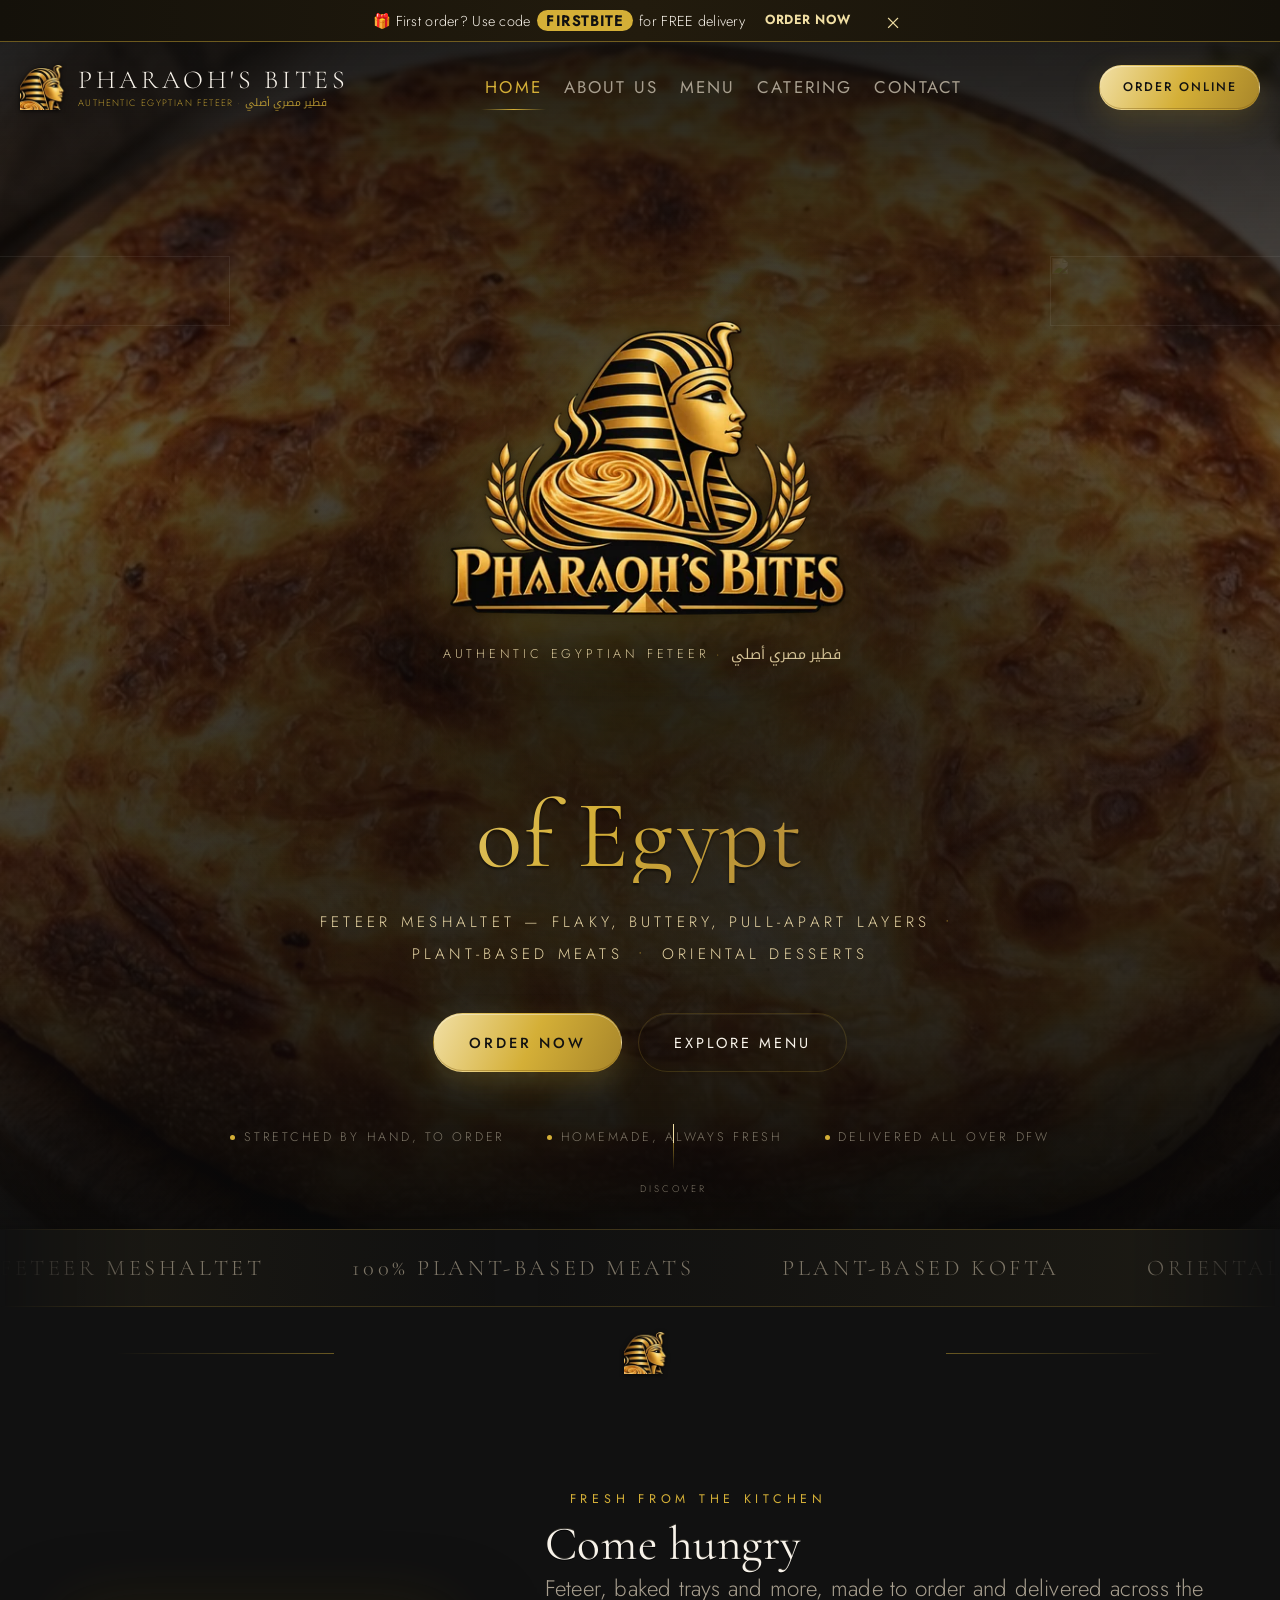
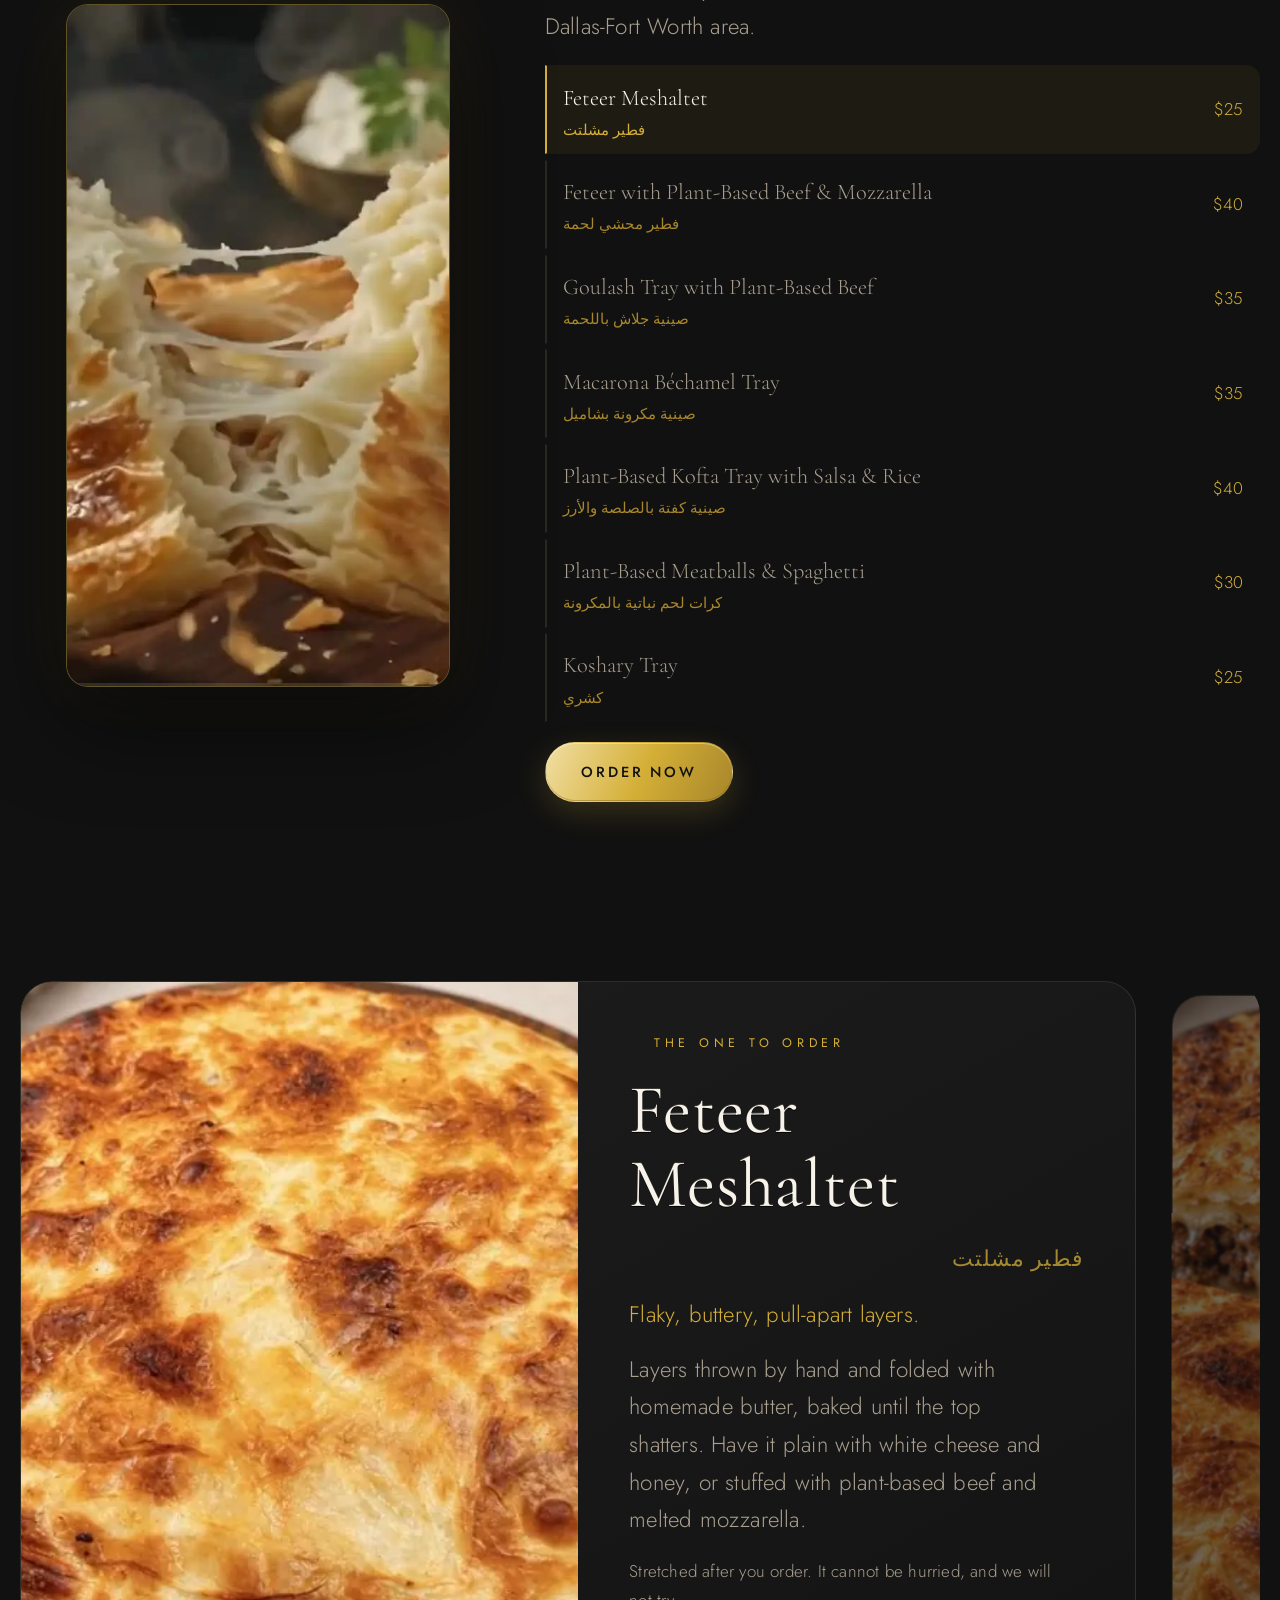
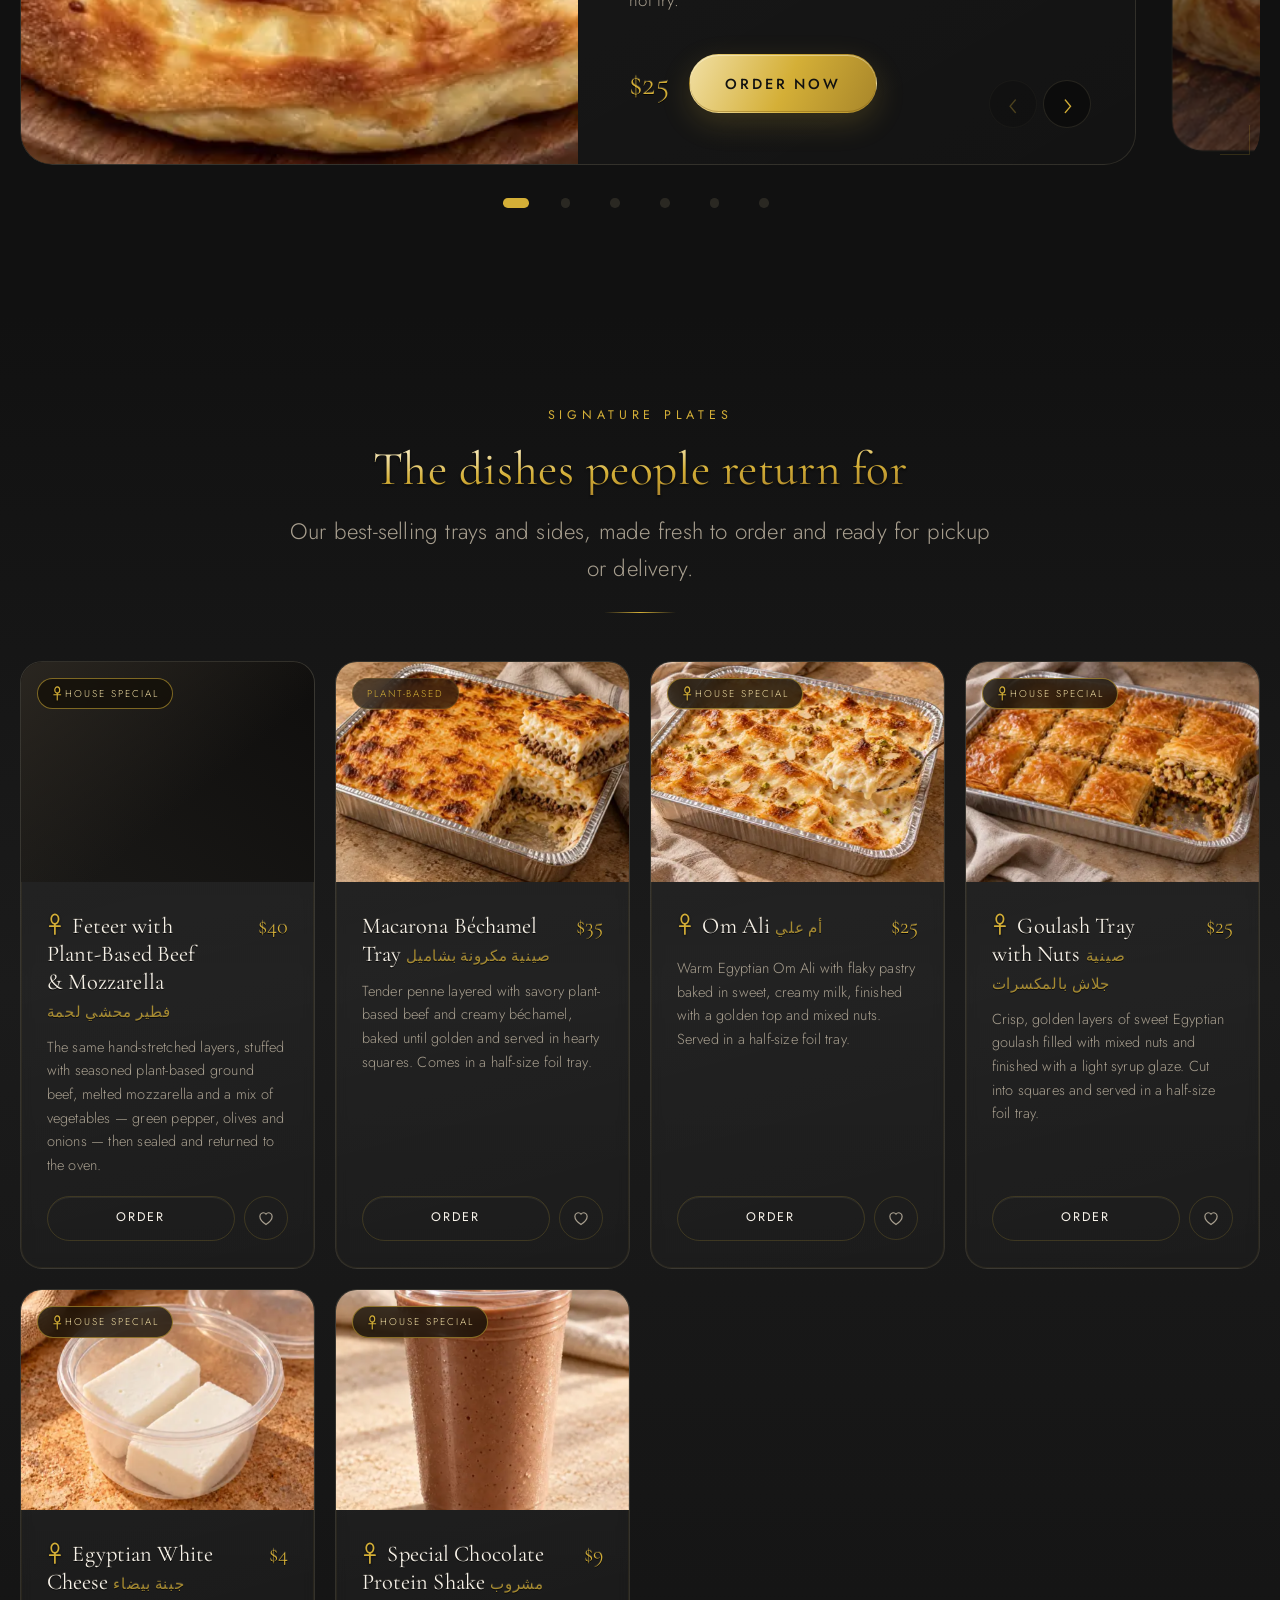
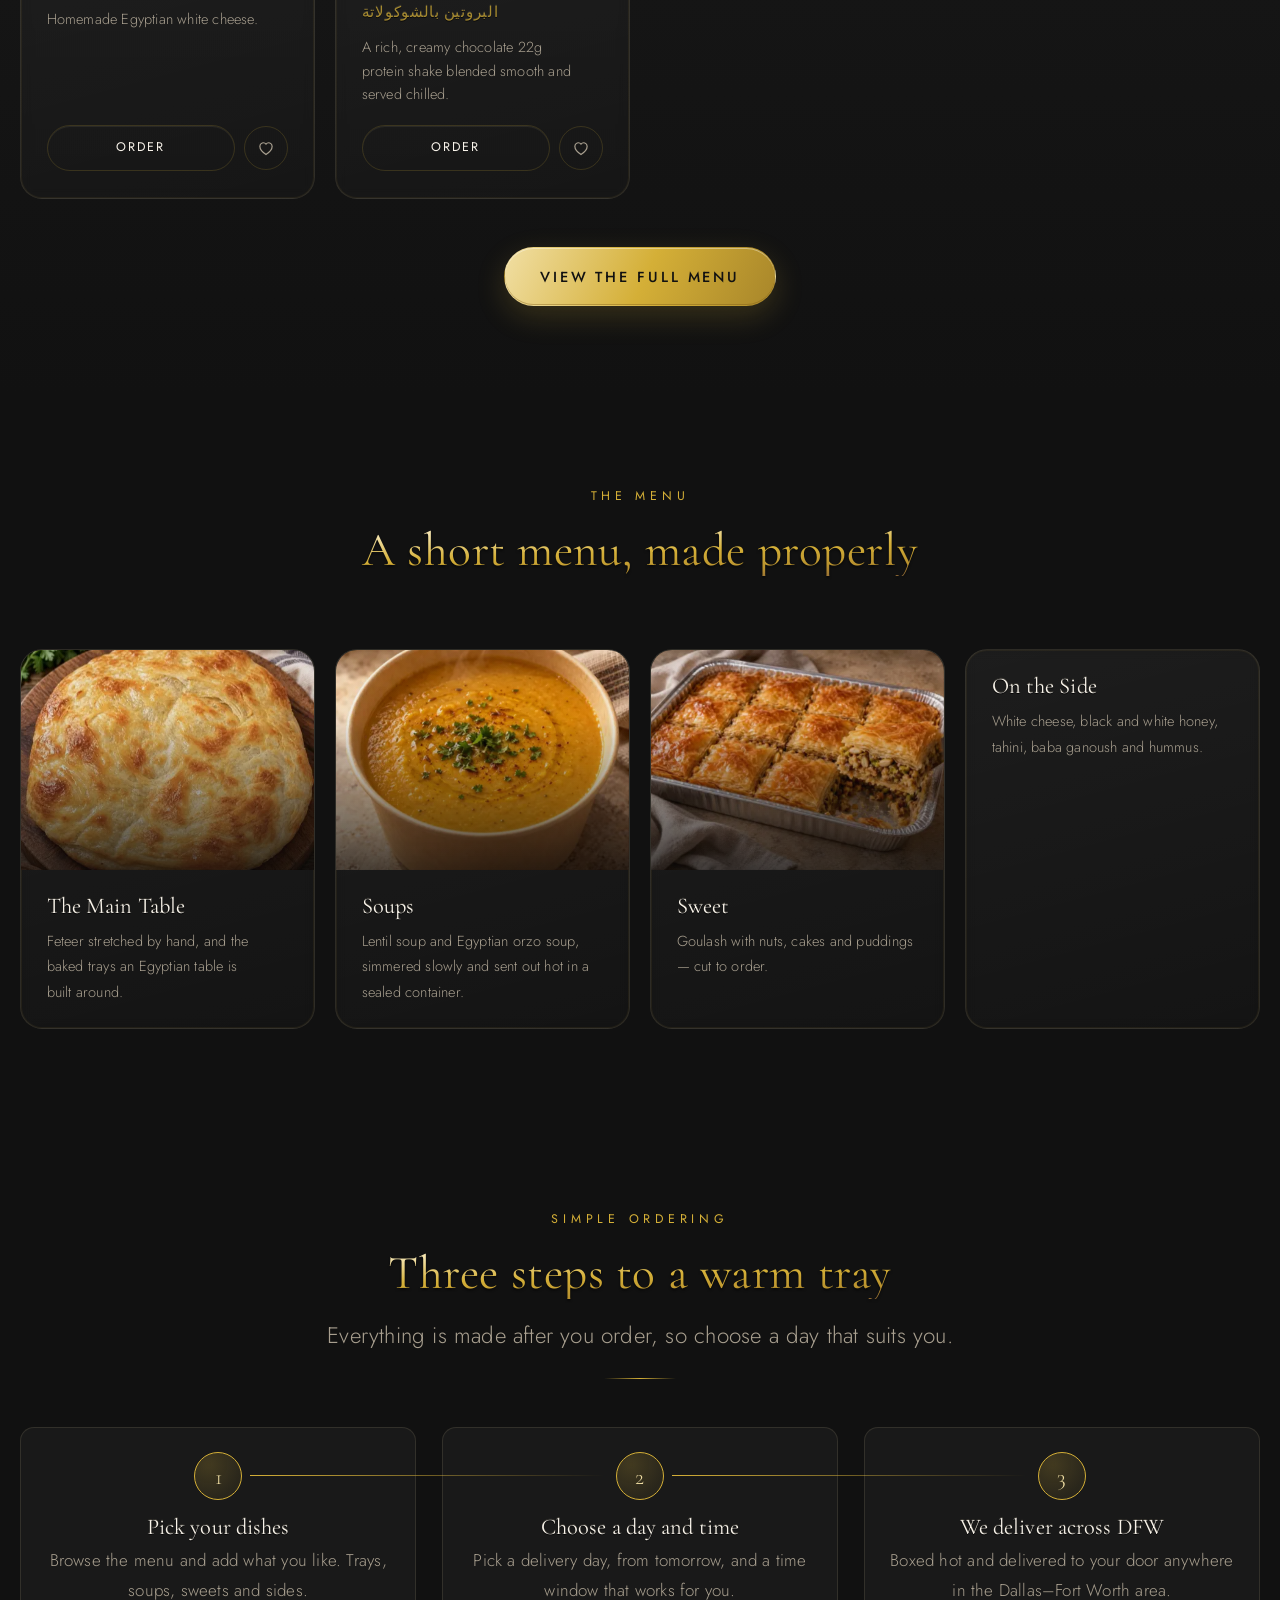
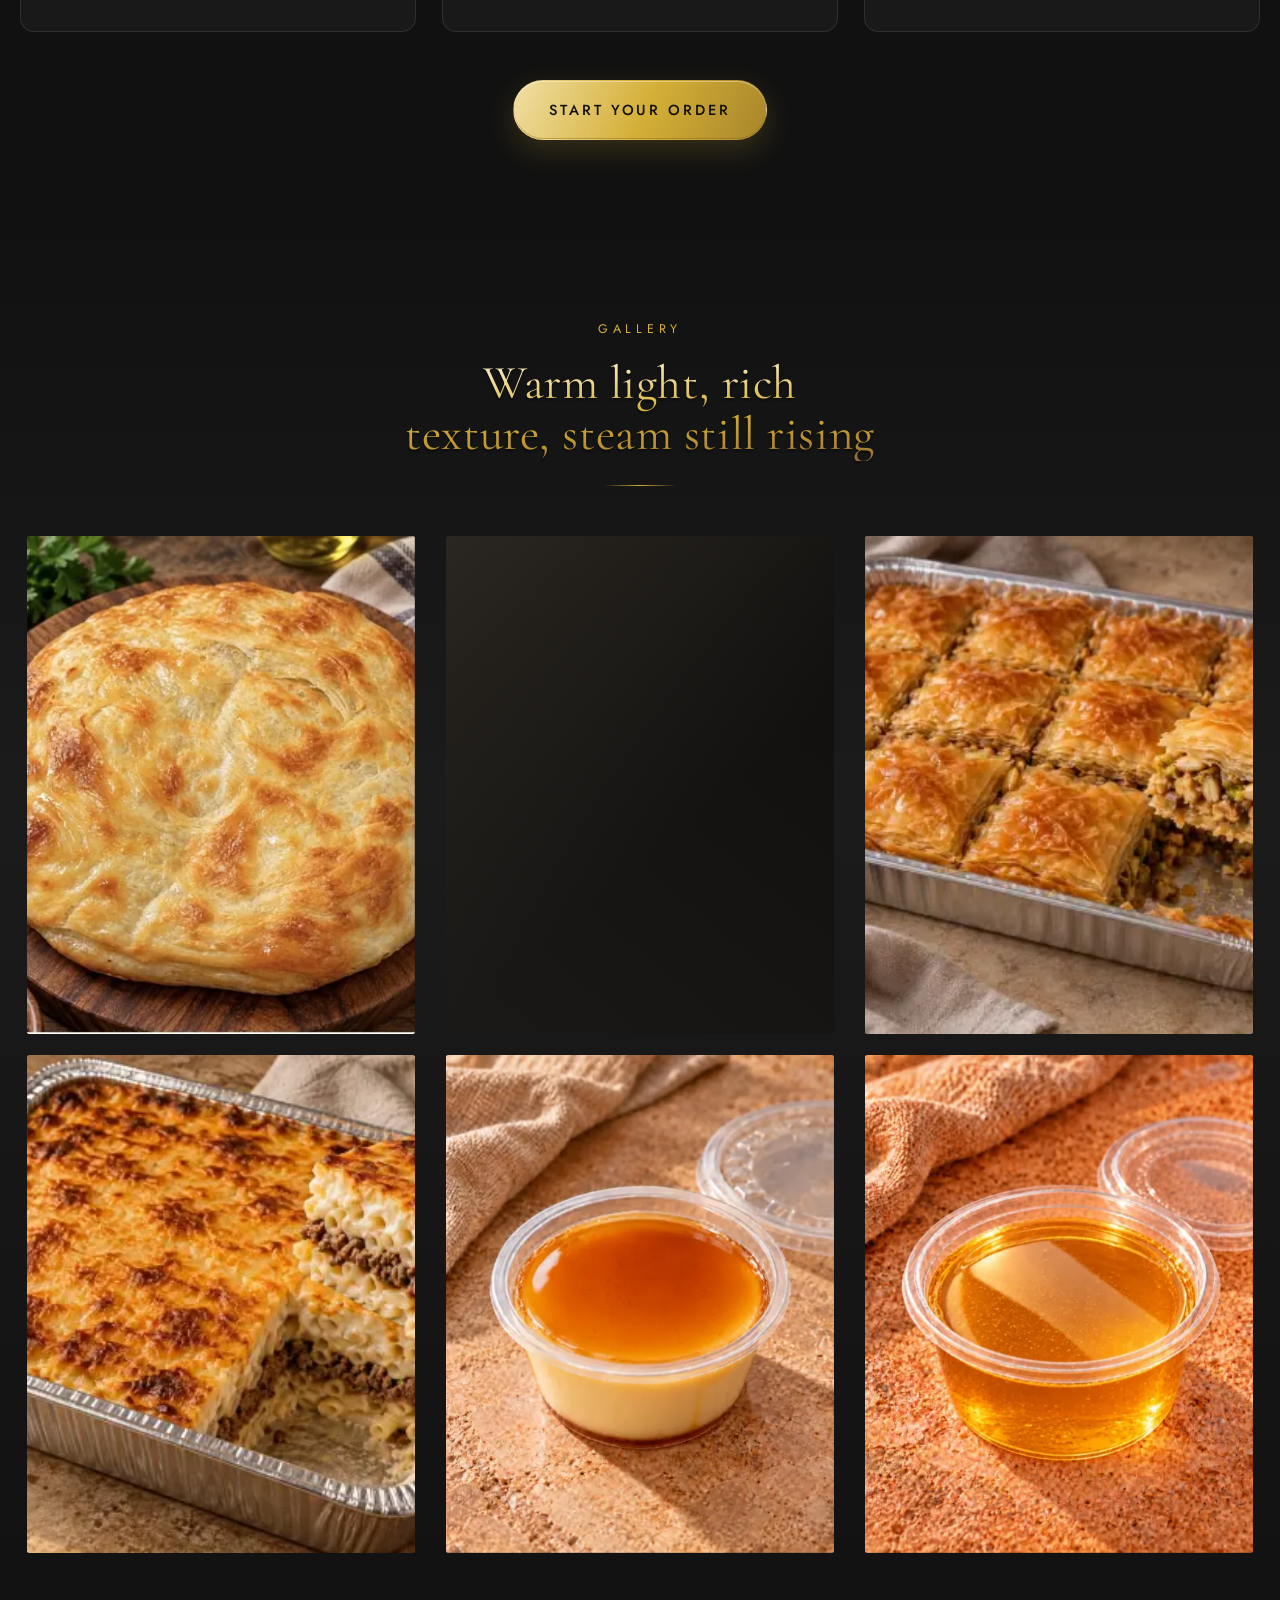
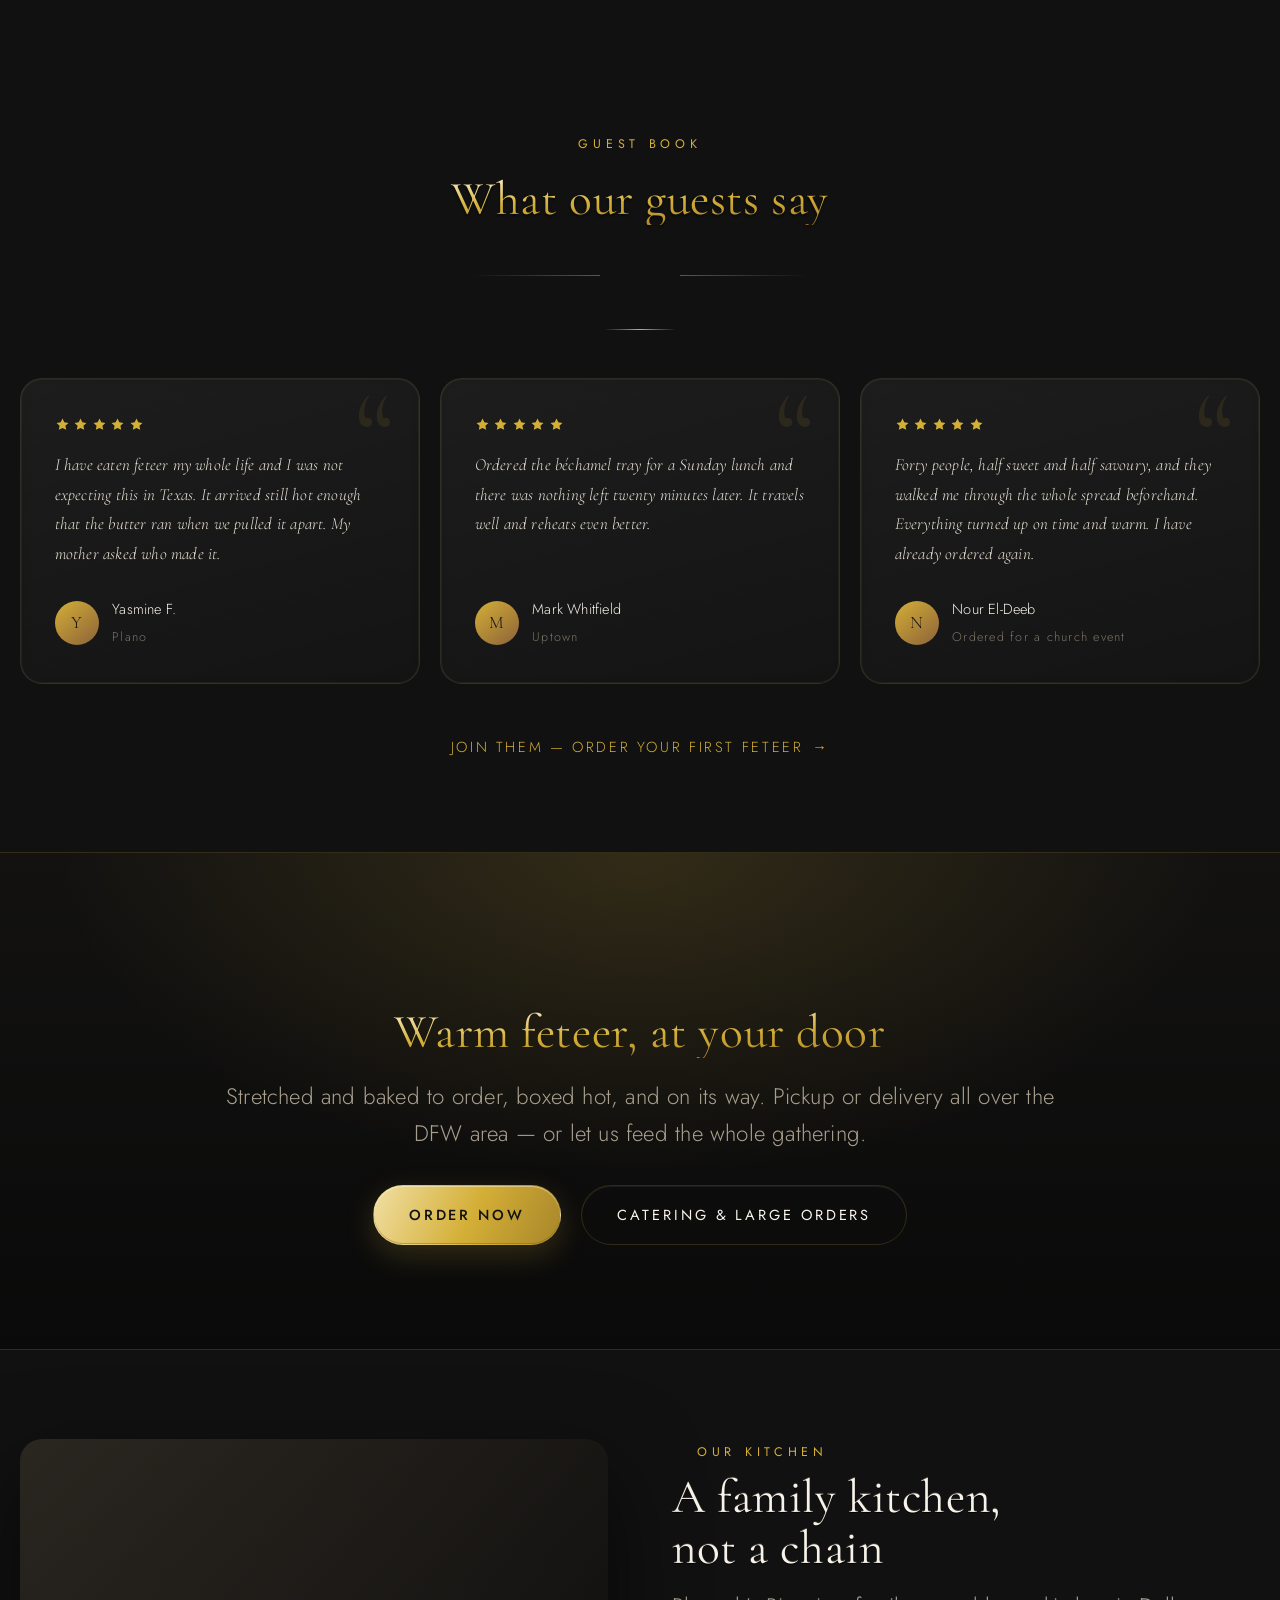
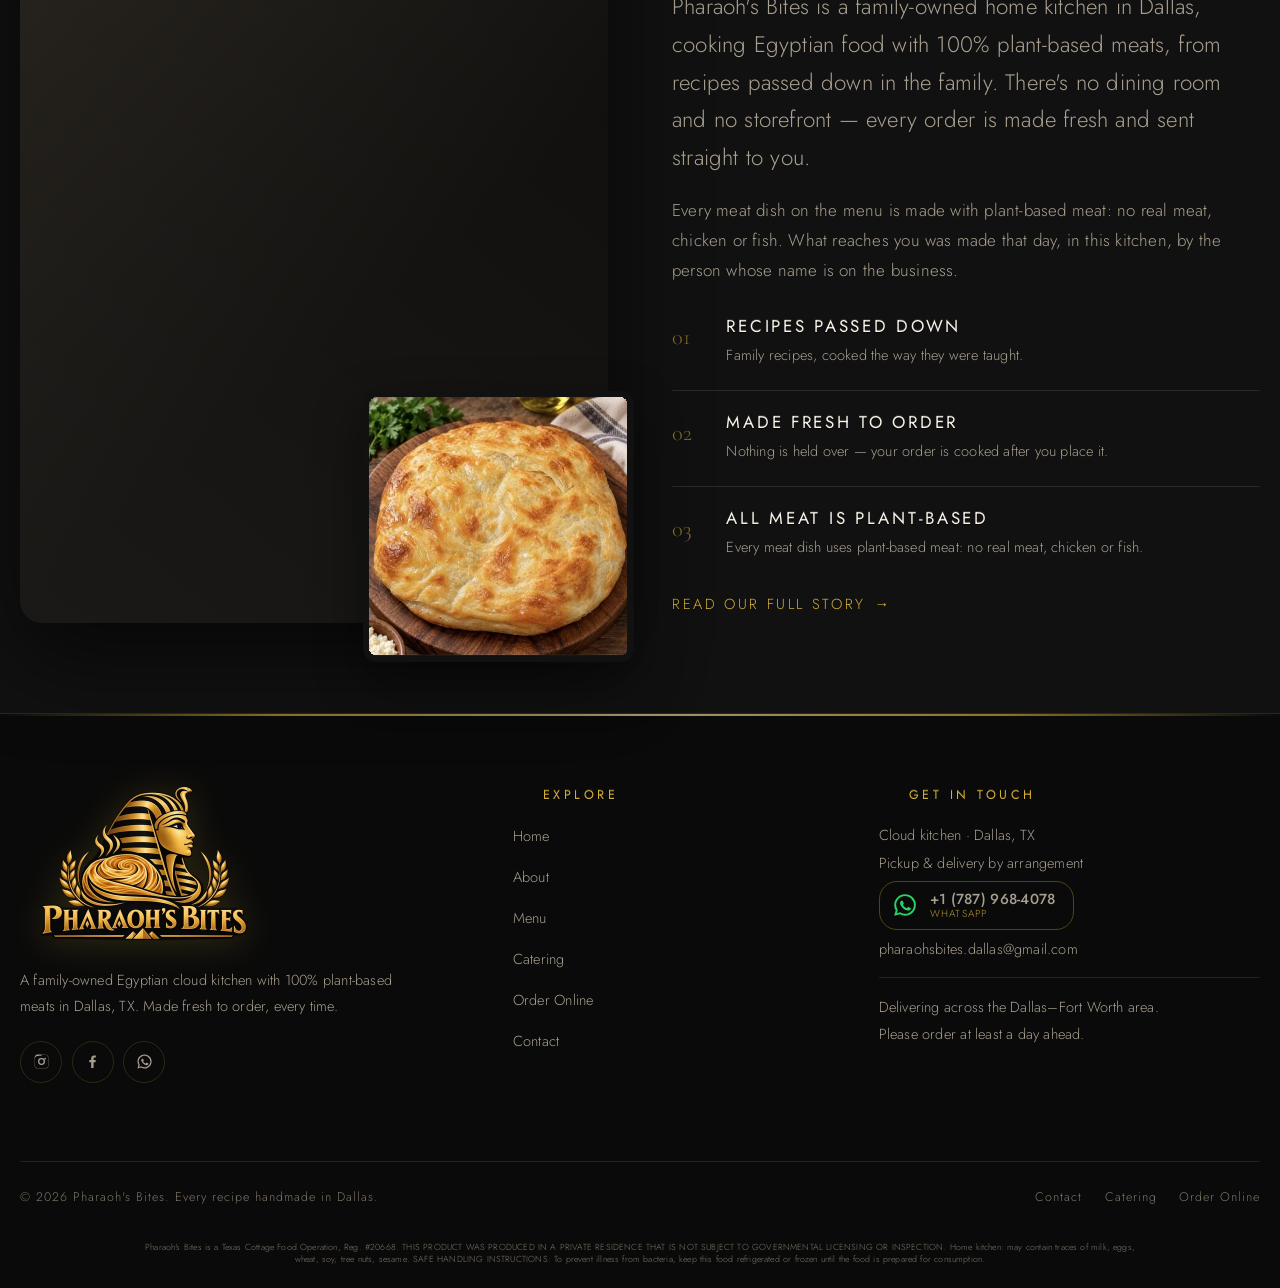
==== index.html @ 2a7b179e "Source question: tap chips, no names, Friend or family asks for a name, drop Google search Co-Author" ====
<!DOCTYPE html>
<html lang="en">
<head>
<meta charset="utf-8">
<meta name="viewport" content="width=device-width, initial-scale=1">
<title>Pharaoh's Bites | Egyptian Cloud Kitchen in Dallas, TX</title>
<meta name="description" content="Pharaoh's Bites is a family-owned Egyptian cloud kitchen with 100% plant-based meats in Dallas, TX — hand-stretched feteer meshaltet, savory trays and oriental desserts, made fresh to order for pickup or delivery.">
<meta name="keywords" content="Egyptian food Dallas, plant-based meat Egyptian food, feteer meshaltet, oriental desserts, cloud kitchen Dallas, Texas">
<meta name="author" content="Pharaoh's Bites">
<meta name="robots" content="index, follow, max-image-preview:large">
<meta name="theme-color" content="#111111">
<link rel="canonical" href="https://pharaohsbites.com/">

<meta property="og:type" content="restaurant.restaurant">
<meta property="og:site_name" content="Pharaoh's Bites">
<meta property="og:locale" content="en_US">
<meta property="og:title" content="Pharaoh's Bites | Egyptian Cloud Kitchen in Dallas">
<meta property="og:description" content="Taste the heart of Egypt. Feteer meshaltet, savory trays with plant-based meats and oriental desserts, made fresh to order in Dallas, TX.">
<meta property="og:url" content="https://pharaohsbites.com/">
<meta property="og:image" content="https://pharaohsbites.com/assets/img/og-cover.jpg">
<meta property="og:image:alt" content="Feteer meshaltet from Pharaoh's Bites">
<meta name="twitter:card" content="summary_large_image">
<meta name="twitter:title" content="Pharaoh's Bites | Egyptian Cloud Kitchen in Dallas">
<meta name="twitter:description" content="Feteer meshaltet, savory trays with plant-based meats and oriental desserts. Pickup and delivery all over the DFW area.">
<meta name="twitter:image" content="https://pharaohsbites.com/assets/img/og-cover.jpg">

<link rel="icon" href="assets/img/brand/favicon-64.png" type="image/png" sizes="64x64">
<link rel="icon" href="assets/img/brand/icon-192.png" type="image/png" sizes="192x192">
<link rel="apple-touch-icon" href="assets/img/brand/apple-touch-icon.png">
<link rel="manifest" href="site.webmanifest">

<script>/* reserve the promo bar space before first paint (main.js builds the bar; closing it hides it for 7 days) */try{var _t=Number(localStorage.getItem("pb_promo_closed"));if(!(_t&&Date.now()-_t<6048e5))document.documentElement.classList.add("has-promo")}catch(e){document.documentElement.classList.add("has-promo")}try{if(window.matchMedia("(prefers-reduced-motion: no-preference)").matches){var _h=document.documentElement;_h.classList.add("motion");setTimeout(function(){if(!_h.classList.contains("motion-ready"))_h.classList.remove("motion")},6000)}}catch(e){}</script>
<link rel="preload" href="assets/fonts/cormorant-garamond-normal-latin.woff2" as="font" type="font/woff2" crossorigin>
<link rel="preload" href="assets/fonts/jost-normal-latin.woff2" as="font" type="font/woff2" crossorigin>
<link rel="preload" as="image" imagesrcset="assets/img/brand/w/logo-header-320.webp 320w, assets/img/brand/w/logo-header-480.webp 480w, assets/img/brand/w/logo-header-640.webp 640w" imagesizes="(min-width: 700px) 400px, 230px" fetchpriority="high">
<link rel="stylesheet" href="assets/css/main.css?v=66">
<link rel="stylesheet" href="assets/css/pages.css?v=169">
<link rel="stylesheet" href="assets/css/pharaonic.css?v=62">

<script type="application/ld+json">
{
  "@context": "https://schema.org",
  "@type": "Restaurant",
  "@id": "https://pharaohsbites.com/#restaurant",
  "name": "Pharaoh's Bites",
  "alternateName": "Pharaoh's Bites — Authentic Egyptian Feteer",
  "description": "Family-owned Egyptian cloud kitchen with 100% plant-based meats, serving feteer meshaltet, savory trays and oriental desserts, made fresh to order for pickup and delivery.",
  "url": "https://pharaohsbites.com/",
  "logo": "https://pharaohsbites.com/assets/img/brand/logo.svg",
  "image": "https://pharaohsbites.com/assets/img/og-cover.jpg",
  "telephone": "+1-787-968-4078",
  "email": "pharaohsbites.dallas@gmail.com",
  "priceRange": "$$",
  "servesCuisine": ["Egyptian", "Middle Eastern", "Vegetarian"],
  "foundingDate": "2026",
  "address": {
    "@type": "PostalAddress",
    "addressLocality": "Dallas", "addressRegion": "TX",
    "addressCountry": "US"
  },
  "geo": { "@type": "GeoCoordinates", "latitude": 32.7767, "longitude": -96.7970 },
  "hasMenu": "https://pharaohsbites.com/order.html",
  "openingHoursSpecification": [
    { "@type": "OpeningHoursSpecification", "dayOfWeek": ["Monday","Tuesday","Wednesday","Thursday","Friday","Saturday","Sunday"], "opens": "00:00", "closes": "23:59" }
  ],
  "sameAs": [
    "https://www.instagram.com/pharaohs.bites/",
    "https://www.facebook.com/pharaohsbites"
  ]
}
</script>
<script type="application/ld+json">
{
  "@context": "https://schema.org",
  "@type": "WebSite",
  "name": "Pharaoh's Bites",
  "url": "https://pharaohsbites.com/",
  "potentialAction": {
    "@type": "SearchAction",
    "target": "https://pharaohsbites.com/order.html?q={search_term_string}",
    "query-input": "required name=search_term_string"
  }
}
</script>
</head>
<body>
<a class="skip-link" href="#main">Skip to content</a>
<div class="scroll-progress" aria-hidden="true"></div>

<header class="site-header">
  <div class="site-header__inner">
    <a class="brand" href="index.html" aria-label="Pharaoh's Bites — home">
      <img class="brand__mark" src="assets/img/brand/w/mark-96.webp" srcset="assets/img/brand/w/mark-96.webp 96w, assets/img/brand/w/mark-192.webp 192w" sizes="46px" alt="" width="46" height="44">
      <span class="brand__type">
        <span class="brand__name">PHARAOH'S BITES</span>
        <span class="brand__sub">Authentic Egyptian Feteer <i aria-hidden="true">·</i> <bdi lang="ar" class="ar">فطير مصري أصلي</bdi></span>
      </span>
    </a>

    <nav class="nav" id="primary-nav" aria-label="Primary">
      <a class="nav__link" href="index.html" aria-current="page">Home</a>
      <a class="nav__link" href="about.html">About Us</a>
      <a class="nav__link" href="order.html">Menu</a>
      <a class="nav__link" href="catering.html">Catering</a>
      <a class="nav__link" href="contact.html">Contact</a>
      <a class="btn btn--gold btn--sm" href="order.html">Order Online</a>
    </nav>

    <div class="header-actions">
      <a class="btn btn--gold btn--sm" href="order.html">Order Online</a>
      <button class="nav-toggle" type="button" aria-expanded="false" aria-controls="primary-nav" aria-label="Open menu">
        <span></span><span></span><span></span>
      </button>
    </div>
  </div>
</header>

<main id="main">

  <!-- ============ HERO ============ -->
  <section class="hero" aria-label="Welcome to Pharaoh's Bites">
    <div class="hero__bg" data-parallax="0.14">
      <img src="assets/img/menu-real/feteer-meshaltet-wide.jpg"
           srcset="assets/img/menu-real/w/feteer-meshaltet-wide-480.webp 480w, assets/img/menu-real/w/feteer-meshaltet-wide-800.webp 800w, assets/img/menu-real/feteer-meshaltet-wide.jpg 1052w" sizes="(min-width: 900px) 100vw, 60vw"
           alt="A whole feteer meshaltet, golden and flaky, fresh from the kitchen"
           width="1052" height="787" decoding="async">
    </div>
    <div class="hero__scrim"></div>
    <img class="hero__ornament hero__ornament--l floating" src="assets/img/brand/mark.svg" alt="" aria-hidden="true">
    <img class="hero__ornament hero__ornament--r floating floating--slow floating--delay" src="assets/img/brand/mark.svg" alt="" aria-hidden="true">

    <div class="shell">
      <div class="hero__inner">
        <span class="winged-disk" aria-hidden="true"></span>
        <div class="hero__wordmark">
          <img class="hero__emblem" src="assets/img/brand/w/logo-header-480.webp" srcset="assets/img/brand/w/logo-header-320.webp 320w, assets/img/brand/w/logo-header-480.webp 480w, assets/img/brand/w/logo-header-640.webp 640w" sizes="(min-width: 700px) 400px, 230px" alt="Pharaoh&#8217;s Bites" width="640" height="437" fetchpriority="high" decoding="async">
          <span class="hero__wordmark__sub">Authentic Egyptian Feteer <i aria-hidden="true">&middot;</i> <bdi lang="ar" class="ar">فطير مصري أصلي</bdi></span>
        </div>
        <h1>
          <span class="line"><span style="--d:.15s">Taste the Heart</span></span>
          <span class="line"><span style="--d:.32s" class="gold-text">of Egypt</span></span>
        </h1>
        <p class="hero__sub">
          Feteer Meshaltet — Flaky, Buttery, Pull-Apart Layers <span class="sep">•</span> Plant-Based Meats <span class="sep">•</span> Oriental Desserts
        </p>
        <div class="hero__cta">
          <a class="btn btn--gold" href="order.html">Order Now</a>
          <a class="btn" href="order.html">Explore Menu</a>
        </div>
        <p class="hero__meta">
          <span>Stretched by hand, to order</span>
          <span>Homemade, always fresh</span>
          <span>Delivered all over DFW</span>
        </p>
      </div>
    </div>

    <a class="hero__scroll" href="#featured" aria-label="Scroll to content">
      <i aria-hidden="true"></i>
      <span>Discover</span>
    </a>
  </section>

  <!-- ============ TRUST MARQUEE ============ -->
  <div class="marquee" aria-hidden="true">
    <div class="marquee__track">
      <span class="marquee__item">Feteer Meshaltet</span>
      <span class="marquee__item">100% Plant-Based Meats</span>
      <span class="marquee__item">Plant-Based Kofta</span>
      <span class="marquee__item">Oriental Desserts</span>
      <span class="marquee__item">Handmade to Order</span>
      <span class="marquee__item">Feteer Meshaltet</span>
      <span class="marquee__item">100% Plant-Based Meats</span>
      <span class="marquee__item">Plant-Based Kofta</span>
      <span class="marquee__item">Oriental Desserts</span>
      <span class="marquee__item">Handmade to Order</span>
    </div>
  </div>
  <div class="glyph-strip" aria-hidden="true">
    <span class="g-ankh"></span><span class="g-eye"></span><span class="g-scarab"></span><span class="g-pharaoh"></span><span class="g-lotus"></span><span class="g-feather"></span><span class="g-djed"></span>
  </div>

  <!-- ============ SHOWCASE REEL (behaviour in assets/js/motion.js initReel, styles at the end of pages.css) ============ -->
  <section class="section reel" id="showcase" aria-labelledby="reel-title" data-reel>
    <div class="shell">
      <div class="reel__grid">
        <div class="reel__media" data-reveal>
          <video class="reel__video" muted loop playsinline preload="none" data-src="assets/video/showcase.mp4" poster="assets/video/showcase-poster.webp" aria-label="Our dishes, fresh from the kitchen"></video>
          <span class="reel__bar" aria-hidden="true"><i data-reel-bar></i></span>
        </div>
        <div class="reel__body" data-reveal>
          <p class="eyebrow">Fresh From the Kitchen</p>
          <h2 id="reel-title">Come hungry</h2>
          <p class="lead">Feteer, baked trays and more, made to order and delivered across the Dallas-Fort Worth area.</p>
          <ul class="reel__list" data-reel-list>
            <li><button type="button" class="reel__item is-active" data-reel-item="0"><span class="reel__name">Feteer Meshaltet</span><span class="reel__ar" lang="ar" dir="rtl">فطير مشلتت</span><span class="reel__price">$25</span></button></li>
            <li><button type="button" class="reel__item" data-reel-item="1"><span class="reel__name">Feteer with Plant-Based Beef &amp; Mozzarella</span><span class="reel__ar" lang="ar" dir="rtl">فطير محشي لحمة</span><span class="reel__price">$40</span></button></li>
            <li><button type="button" class="reel__item" data-reel-item="2"><span class="reel__name">Goulash Tray with Plant-Based Beef</span><span class="reel__ar" lang="ar" dir="rtl">صينية جلاش باللحمة</span><span class="reel__price">$35</span></button></li>
            <li><button type="button" class="reel__item" data-reel-item="3"><span class="reel__name">Macarona Béchamel Tray</span><span class="reel__ar" lang="ar" dir="rtl">صينية مكرونة بشاميل</span><span class="reel__price">$35</span></button></li>
            <li><button type="button" class="reel__item" data-reel-item="4"><span class="reel__name">Plant-Based Kofta Tray with Salsa &amp; Rice</span><span class="reel__ar" lang="ar" dir="rtl">صينية كفتة بالصلصة والأرز</span><span class="reel__price">$40</span></button></li>
            <li><button type="button" class="reel__item" data-reel-item="5"><span class="reel__name">Plant-Based Meatballs &amp; Spaghetti</span><span class="reel__ar" lang="ar" dir="rtl">كرات لحم نباتية بالمكرونة</span><span class="reel__price">$30</span></button></li>
            <li><button type="button" class="reel__item" data-reel-item="6"><span class="reel__name">Koshary Tray</span><span class="reel__ar" lang="ar" dir="rtl">كشري</span><span class="reel__price">$25</span></button></li>
          </ul>
          <div class="flex gap-3 wrap items-center mt-3">
            <a class="btn btn--gold" href="order.html">Order Now</a>
          </div>
        </div>
      </div>
    </div>
  </section>

  <!-- ============ SIGNATURE SPOTLIGHT (swipe carousel; behaviour in assets/js/motion.js initSpotlight) ============ -->
  <section class="section" aria-label="Dishes to order">
    <div class="shell">
      <div class="spot-carousel corner-frame" data-spot data-reveal role="region" aria-roledescription="carousel" aria-label="Dishes to order">
        <div class="spot-track" data-spot-track tabindex="0">
        <article class="spotlight" id="spot-1" role="group" aria-roledescription="slide" aria-label="1 of 6">
          <div class="media zoom">
            <img data-src="assets/img/menu-real/w/feteer-meshaltet-wide-800.webp" data-srcset="assets/img/menu-real/w/feteer-meshaltet-wide-480.webp 480w, assets/img/menu-real/w/feteer-meshaltet-wide-800.webp 800w" sizes="(min-width: 981px) 50vw, 92vw" alt="A whole feteer meshaltet, golden and flaky, fresh from the kitchen" loading="lazy" decoding="async" width="800" height="598">
          </div>
          <div class="spotlight__body">
            <p class="eyebrow">The One to Order</p>
            <h2 style="font-size:var(--step-4)">Feteer Meshaltet</h2>
            <p class="dish__ar" lang="ar" dir="rtl" style="font-size:var(--step-1)">فطير مشلتت</p>
            <p class="lead" style="color:var(--gold)">Flaky, buttery, pull-apart layers.</p>
            <p class="lead">Layers thrown by hand and folded with homemade butter, baked until the top shatters. Have it plain with white cheese and honey, or stuffed with plant-based beef and melted mozzarella.</p>
            <p class="muted">Stretched after you order. It cannot be hurried, and we will not try.</p>
            <div class="flex gap-3 wrap items-center mt-3">
              <span class="dish__price" style="font-size:var(--step-2)">$25</span>
              <a class="btn btn--gold" href="order.html">Order Now</a>
            </div>
          </div>
        </article>
        <article class="spotlight" id="spot-2" role="group" aria-roledescription="slide" aria-label="2 of 6">
          <div class="media zoom">
            <img data-src="assets/img/menu-real/w/feteer-beef-mozzarella-800.webp" data-srcset="assets/img/menu-real/w/feteer-beef-mozzarella-480.webp 480w, assets/img/menu-real/w/feteer-beef-mozzarella-800.webp 800w" sizes="(min-width: 981px) 50vw, 92vw" alt="A feteer cut open, showing plant-based beef and stretching mozzarella" loading="lazy" decoding="async" width="800" height="600">
          </div>
          <div class="spotlight__body">
            <p class="eyebrow">House Special · Plant-Based</p>
            <h2 style="font-size:var(--step-3)">Feteer with Plant-Based Beef &amp; Mozzarella</h2>
            <p class="dish__ar" lang="ar" dir="rtl" style="font-size:var(--step-1)">فطير محشي لحمة</p>
            <p class="lead" style="color:var(--gold)">The same hand-stretched layers, stuffed.</p>
            <p class="lead">Seasoned plant-based ground beef, melted mozzarella, green pepper, olives and onions, sealed in the dough and returned to the oven.</p>
            <div class="flex gap-3 wrap items-center mt-3">
              <span class="dish__price" style="font-size:var(--step-2)">$40</span>
              <a class="btn btn--gold" href="order.html">Order Now</a>
            </div>
          </div>
        </article>
        <article class="spotlight" id="spot-3" role="group" aria-roledescription="slide" aria-label="3 of 6">
          <div class="media zoom">
            <img data-src="assets/img/menu-real/w/goulash-beef-800.webp" data-srcset="assets/img/menu-real/w/goulash-beef-480.webp 480w, assets/img/menu-real/w/goulash-beef-800.webp 800w" sizes="(min-width: 981px) 50vw, 92vw" alt="A foil tray of golden goulash cut into squares, with a slice lifted to show the beef filling" loading="lazy" decoding="async" width="800" height="600">
          </div>
          <div class="spotlight__body">
            <p class="eyebrow">Plant-Based · Tray</p>
            <h2 style="font-size:var(--step-3)">Goulash Tray with Plant-Based Beef</h2>
            <p class="dish__ar" lang="ar" dir="rtl" style="font-size:var(--step-1)">صينية جلاش باللحمة</p>
            <p class="lead" style="color:var(--gold)">Crisp, golden layers.</p>
            <p class="lead">Egyptian goulash filled with seasoned plant-based ground beef, green peppers, onions and olives. Cut into squares and served in a half-size foil tray.</p>
            <div class="flex gap-3 wrap items-center mt-3">
              <span class="dish__price" style="font-size:var(--step-2)">$35</span>
              <a class="btn btn--gold" href="order.html">Order Now</a>
            </div>
          </div>
        </article>
        <article class="spotlight" id="spot-4" role="group" aria-roledescription="slide" aria-label="4 of 6">
          <div class="media zoom">
            <img data-src="assets/img/menu-real/w/macarona-bechamel-800.webp" data-srcset="assets/img/menu-real/w/macarona-bechamel-480.webp 480w, assets/img/menu-real/w/macarona-bechamel-800.webp 800w" sizes="(min-width: 981px) 50vw, 92vw" alt="A foil tray of macarona béchamel with a golden top and a square lifted out" loading="lazy" decoding="async" width="800" height="533">
          </div>
          <div class="spotlight__body">
            <p class="eyebrow">Plant-Based · Tray</p>
            <h2 style="font-size:var(--step-3)">Macarona Béchamel Tray</h2>
            <p class="dish__ar" lang="ar" dir="rtl" style="font-size:var(--step-1)">صينية مكرونة بشاميل</p>
            <p class="lead" style="color:var(--gold)">Baked until golden.</p>
            <p class="lead">Tender penne layered with savory plant-based beef and creamy béchamel, served in hearty squares. Comes in a half-size foil tray.</p>
            <div class="flex gap-3 wrap items-center mt-3">
              <span class="dish__price" style="font-size:var(--step-2)">$35</span>
              <a class="btn btn--gold" href="order.html">Order Now</a>
            </div>
          </div>
        </article>
        <article class="spotlight" id="spot-5" role="group" aria-roledescription="slide" aria-label="5 of 6">
          <div class="media zoom">
            <img data-src="assets/img/menu-real/w/kofta-tray-800.webp" data-srcset="assets/img/menu-real/w/kofta-tray-480.webp 480w, assets/img/menu-real/w/kofta-tray-800.webp 800w" sizes="(min-width: 981px) 50vw, 92vw" alt="A foil tray of plant-based kofta in tomato salsa beside a tray of rice with vermicelli" loading="lazy" decoding="async" width="800" height="533">
          </div>
          <div class="spotlight__body">
            <p class="eyebrow">Vegan · Plant-Based · Tray</p>
            <h2 style="font-size:var(--step-3)">Plant-Based Kofta Tray with Salsa &amp; Rice</h2>
            <p class="dish__ar" lang="ar" dir="rtl" style="font-size:var(--step-1)">صينية كفتة بالصلصة والأرز</p>
            <p class="lead" style="color:var(--gold)">Kofta in a rich tomato salsa.</p>
            <p class="lead">Seasoned plant-based kofta baked in Egyptian tomato salsa, with a separate tray of Egyptian rice with toasted vermicelli.</p>
            <div class="flex gap-3 wrap items-center mt-3">
              <span class="dish__price" style="font-size:var(--step-2)">$40</span>
              <a class="btn btn--gold" href="order.html">Order Now</a>
            </div>
          </div>
        </article>
        <article class="spotlight" id="spot-6" role="group" aria-roledescription="slide" aria-label="6 of 6">
          <div class="media zoom">
            <img data-src="assets/img/menu-real/w/meatballs-spaghetti-800.webp" data-srcset="assets/img/menu-real/w/meatballs-spaghetti-480.webp 480w, assets/img/menu-real/w/meatballs-spaghetti-800.webp 800w" sizes="(min-width: 981px) 50vw, 92vw" alt="A foil tray of spaghetti in tomato sauce topped with plant-based meatballs" loading="lazy" decoding="async" width="800" height="533">
          </div>
          <div class="spotlight__body">
            <p class="eyebrow">Vegan · Plant-Based</p>
            <h2 style="font-size:var(--step-3)">Plant-Based Meatballs &amp; Spaghetti</h2>
            <p class="dish__ar" lang="ar" dir="rtl" style="font-size:var(--step-1)">كرات لحم نباتية بالمكرونة</p>
            <p class="lead" style="color:var(--gold)">Spaghetti, tomato sauce, meatballs.</p>
            <p class="lead">Tender spaghetti tossed in a rich tomato sauce and topped with seasoned plant-based meatballs. Served in a half-size foil tray.</p>
            <div class="flex gap-3 wrap items-center mt-3">
              <span class="dish__price" style="font-size:var(--step-2)">$30</span>
              <a class="btn btn--gold" href="order.html">Order Now</a>
            </div>
          </div>
        </article>
        </div>
        <button type="button" class="spot-arrow spot-arrow--prev" data-spot-prev aria-label="Previous dish" hidden>&#8249;</button>
        <button type="button" class="spot-arrow spot-arrow--next" data-spot-next aria-label="Next dish" hidden>&#8250;</button>
      </div>
      <div class="spot-dots" data-spot-dots>
        <button type="button" class="spot-dot is-active" aria-label="Show dish 1"></button>
        <button type="button" class="spot-dot" aria-label="Show dish 2"></button>
        <button type="button" class="spot-dot" aria-label="Show dish 3"></button>
        <button type="button" class="spot-dot" aria-label="Show dish 4"></button>
        <button type="button" class="spot-dot" aria-label="Show dish 5"></button>
        <button type="button" class="spot-dot" aria-label="Show dish 6"></button>
      </div>
    </div>
  </section>

  <!-- ============ FEATURED DISHES ============ -->
  <section class="section section--alt" id="featured" aria-labelledby="featured-title">
    <div class="shell">
      <div class="section-head section-head--center">
        <p class="eyebrow is-centered">Signature Plates</p>
        <h2 id="featured-title">The dishes people return for</h2>
        <p class="lead">Our best-selling trays and sides, made fresh to order and ready for pickup or delivery.</p>
      </div>
      <div class="grid grid-3" data-featured="6" data-stagger="110"></div>
      <div class="center mt-5">
        <a class="btn btn--gold" href="order.html">View the Full Menu</a>
      </div>
    </div>
  </section>

  <!-- ============ CATEGORIES ============ -->
  <section class="section">
    <div class="shell">
      <div class="section-head section-head--center">
        <p class="eyebrow is-centered">The Menu</p>
        <h2>A short menu, made properly</h2>
      </div>
      <div class="grid grid-4" data-stagger="80">
        <a class="card" href="order.html" data-reveal="scale">
          <div class="media media--4x3 zoom"><img data-src="assets/img/menu-real/w/feteer-meshaltet-square-480.webp" data-srcset="assets/img/menu-real/w/feteer-meshaltet-square-240.webp 240w, assets/img/menu-real/w/feteer-meshaltet-square-480.webp 480w, assets/img/menu-real/w/feteer-meshaltet-square-800.webp 800w" sizes="(min-width: 981px) 22vw, (min-width: 600px) 45vw, 92vw" alt="Feteer meshaltet, golden and flaky" loading="lazy" decoding="async"><span class="media__veil"></span></div>
          <div class="feature" style="padding:1.5rem 1.6rem"><h3>The Main Table</h3><p>Feteer stretched by hand, and the baked trays an Egyptian table is built around.</p></div>
        </a>
        <a class="card" href="order.html" data-reveal="scale">
          <div class="media media--4x3 zoom"><img data-src="assets/img/menu-real/w/lentil-soup-480.webp" data-srcset="assets/img/menu-real/w/lentil-soup-240.webp 240w, assets/img/menu-real/w/lentil-soup-480.webp 480w, assets/img/menu-real/w/lentil-soup-800.webp 800w" sizes="(min-width: 981px) 22vw, (min-width: 600px) 45vw, 92vw" alt="A bowl of Egyptian lentil soup" loading="lazy" decoding="async"><span class="media__veil"></span></div>
          <div class="feature" style="padding:1.5rem 1.6rem"><h3>Soups</h3><p>Lentil soup and Egyptian orzo soup, simmered slowly and sent out hot in a sealed container.</p></div>
        </a>
        <a class="card" href="order.html" data-reveal="scale">
          <div class="media media--4x3 zoom"><img data-src="assets/img/menu-real/w/goulash-nuts-480.webp" data-srcset="assets/img/menu-real/w/goulash-nuts-240.webp 240w, assets/img/menu-real/w/goulash-nuts-480.webp 480w, assets/img/menu-real/w/goulash-nuts-800.webp 800w" sizes="(min-width: 981px) 22vw, (min-width: 600px) 45vw, 92vw" alt="Goulash pastry layered with nuts and soaked in syrup" loading="lazy" decoding="async"><span class="media__veil"></span></div>
          <div class="feature" style="padding:1.5rem 1.6rem"><h3>Sweet</h3><p>Goulash with nuts, cakes and puddings — cut to order.</p></div>
        </a>
        <a class="card" href="order.html" data-reveal="scale">
          <div class="feature" style="padding:1.5rem 1.6rem"><h3>On the Side</h3><p>White cheese, black and white honey, tahini, baba ganoush and hummus.</p></div>
        </a>
      </div>
    </div>
  </section>

  <!-- ============ HOW ORDERING WORKS ============ -->
  <section class="section" id="how-to-order" aria-labelledby="how-to-order-title">
    <div class="shell">
      <div class="section-head section-head--center" data-reveal>
        <p class="eyebrow is-centered">Simple Ordering</p>
        <h2 id="how-to-order-title">Three steps to a warm tray</h2>
        <p class="lead">Everything is made after you order, so choose a day that suits you.</p>
      </div>
      <ol class="steps3" data-stagger="110">
        <li class="steps3__item" data-reveal>
          <span class="steps3__num" aria-hidden="true">1</span>
          <h3>Pick your dishes</h3>
          <p>Browse the menu and add what you like. Trays, soups, sweets and sides.</p>
        </li>
        <li class="steps3__item" data-reveal>
          <span class="steps3__num" aria-hidden="true">2</span>
          <h3>Choose a day and time</h3>
          <p>Pick a delivery day, from tomorrow, and a time window that works for you.</p>
        </li>
        <li class="steps3__item" data-reveal>
          <span class="steps3__num" aria-hidden="true">3</span>
          <h3>We deliver across DFW</h3>
          <p>Boxed hot and delivered to your door anywhere in the Dallas&ndash;Fort Worth area.</p>
        </li>
      </ol>
      <div class="center mt-5">
        <a class="btn btn--gold" href="order.html">Start Your Order</a>
      </div>
    </div>
  </section>

  <!-- ============ GALLERY PREVIEW ============ -->
  <section class="section section--alt" aria-labelledby="gallery-title">
    <div class="shell">
      <div class="section-head section-head--center">
        <p class="eyebrow is-centered">Gallery</p>
        <h2 id="gallery-title">Warm light, rich texture, steam still rising</h2>
      </div>
      <div class="masonry" data-gallery="9"></div>
    </div>
  </section>

  <!-- ============ REVIEWS ============ -->
  <section class="section" aria-labelledby="reviews-title">
    <div class="shell">
      <div class="section-head section-head--center">
        <p class="eyebrow is-centered">Guest Book</p>
        <h2 id="reviews-title">What our guests say</h2>
        <div class="rule rule--eye"><span class="rule__mark"></span></div>
      </div>
      <div class="grid grid-3" data-reviews="3" data-stagger="110"></div>
      <div class="center mt-5"><a class="link-arrow" href="order.html">Join them — order your first feteer <span aria-hidden="true">&rarr;</span></a></div>
    </div>
  </section>

  <!-- ============ CTA BAND ============ -->
  <section class="cta-band">
    <div class="shell shell--narrow">
      <p class="eyebrow is-centered" data-reveal>Order Ahead</p>
      <h2 class="mt-3" data-reveal>Warm feteer, at your door</h2>
      <p class="lead mt-3" data-reveal>
        Stretched and baked to order, boxed hot, and on its way. Pickup or delivery
        all over the DFW area &mdash; or let us feed the whole gathering.
      </p>
      <div class="flex gap-3 justify-center wrap mt-4" data-reveal>
        <a class="btn btn--gold" href="order.html">Order Now</a>
        <a class="btn" href="catering.html">Catering &amp; Large Orders</a>
      </div>
    </div>
  </section>
  <!-- ============ WELCOME / ABOUT ============ -->
  <section class="section" id="welcome">
    <div class="lotus-field" aria-hidden="true"></div>
    <div class="shell split">
      <div class="story-media relative" data-reveal="left">
        <div class="story-media__main media media--3x4 zoom">
          <img data-src="assets/img/menu-real/w/feteer-meshaltet-wide-800.webp" data-srcset="assets/img/menu-real/w/feteer-meshaltet-wide-480.webp 480w, assets/img/menu-real/w/feteer-meshaltet-wide-800.webp 800w" sizes="(min-width: 981px) 45vw, 92vw"
               alt="A whole feteer meshaltet, golden and flaky, fresh from the kitchen" loading="lazy" decoding="async" width="1052" height="787">
        </div>
        <div class="story-media__inset media media--1x1 zoom">
          <img data-src="assets/img/menu-real/w/feteer-meshaltet-square-480.webp" data-srcset="assets/img/menu-real/w/feteer-meshaltet-square-240.webp 240w, assets/img/menu-real/w/feteer-meshaltet-square-480.webp 480w, assets/img/menu-real/w/feteer-meshaltet-square-800.webp 800w" sizes="(min-width: 981px) 22vw, 40vw"
               alt="A whole feteer meshaltet on a wooden board" loading="lazy" decoding="async" width="826" height="827">
        </div>
      </div>

      <div data-reveal="right">
        <p class="eyebrow">Our Kitchen</p>
        <h2>A family kitchen,<br>not a chain</h2>
        <p class="lead mt-2">
          Pharaoh's Bites is a family-owned home kitchen in Dallas, cooking Egyptian food with 100% plant-based
          meats, from recipes passed down in the family. There's no dining room and no
          storefront — every order is made fresh and sent straight to you.
        </p>
        <p class="muted mt-3">
          Every meat dish on the menu is made with plant-based meat: no real meat, chicken or fish. What reaches you
          was made that day, in this kitchen, by the person whose name is on the business.
        </p>
        <div class="pillar-list mt-4">
          <div class="pillar">
            <span class="pillar__n">01</span>
            <div><h3>Recipes Passed Down</h3><p>Family recipes, cooked the way they were taught.</p></div>
          </div>
          <div class="pillar">
            <span class="pillar__n">02</span>
            <div><h3>Made Fresh to Order</h3><p>Nothing is held over — your order is cooked after you place it.</p></div>
          </div>
          <div class="pillar">
            <span class="pillar__n">03</span>
            <div><h3>All Meat Is Plant-Based</h3><p>Every meat dish uses plant-based meat: no real meat, chicken or fish.</p></div>
          </div>
        </div>
        <a class="link-arrow mt-4" href="about.html">Read our full story <span aria-hidden="true">&rarr;</span></a>
      </div>
    </div>
  </section>

</main>

<!-- ============ LIGHTBOX ============ -->
<div class="lightbox" role="dialog" aria-modal="true" aria-label="Gallery image viewer" aria-hidden="true">
  <button class="lb-btn lb-close" type="button" aria-label="Close gallery"><svg viewBox="0 0 24 24"><path d="M6 6l12 12M18 6L6 18"/></svg></button>
  <button class="lb-btn lb-prev" type="button" aria-label="Previous image"><svg viewBox="0 0 24 24"><path d="M15 5l-7 7 7 7"/></svg></button>
  <button class="lb-btn lb-next" type="button" aria-label="Next image"><svg viewBox="0 0 24 24"><path d="M9 5l7 7-7 7"/></svg></button>
  <figure>
    <img data-lb-img src="" alt="">
    <figcaption><small data-lb-cat></small><span data-lb-title></span></figcaption>
  </figure>
</div>

<button class="to-top" type="button" aria-label="Back to top"><svg viewBox="0 0 24 24"><path d="M12 19V5M5 12l7-7 7 7"/></svg></button>

<!-- ============ FOOTER ============ -->
<footer class="site-footer">
  <div class="shell">
    <div class="footer-grid footer-grid--3">
      <div>
        <img class="footer-logo" src="assets/img/brand/w/logo-header-320.webp" srcset="assets/img/brand/w/logo-header-320.webp 320w, assets/img/brand/w/logo-header-480.webp 480w" sizes="240px" alt="Pharaoh&#8217;s Bites" width="240" height="164" loading="lazy" decoding="async">
        <p class="muted" style="font-size:var(--step--1);max-width:24rem">
          A family-owned Egyptian cloud kitchen with 100% plant-based meats in Dallas, TX.
          Made fresh to order, every time.
        </p>
        <div class="socials">
          <a class="social" href="https://www.instagram.com/pharaohs.bites/" aria-label="Pharaoh's Bites on Instagram" rel="noopener" target="_blank"><svg viewBox="0 0 24 24"><path d="M12 2.2c3.2 0 3.6 0 4.9.07 1.2.06 1.8.25 2.2.41.6.22 1 .49 1.4.9.4.4.68.8.9 1.4.17.4.36 1 .41 2.2.06 1.3.07 1.7.07 4.9s0 3.6-.07 4.9c-.05 1.2-.24 1.8-.41 2.2a3.9 3.9 0 0 1-.9 1.4c-.4.4-.8.68-1.4.9-.4.17-1 .36-2.2.41-1.3.06-1.7.07-4.9.07s-3.6 0-4.9-.07c-1.2-.05-1.8-.24-2.2-.41a3.9 3.9 0 0 1-1.4-.9 3.9 3.9 0 0 1-.9-1.4c-.16-.4-.35-1-.41-2.2C2.2 15.6 2.2 15.2 2.2 12s0-3.6.07-4.9c.06-1.2.25-1.8.41-2.2.22-.6.49-1 .9-1.4.4-.4.8-.68 1.4-.9.4-.16 1-.35 2.2-.41C8.4 2.2 8.8 2.2 12 2.2Zm0 1.8c-3.1 0-3.5 0-4.8.07-1.1.05-1.7.24-2.1.39-.5.2-.9.44-1.3.84-.4.4-.64.8-.84 1.3-.15.4-.34 1-.39 2.1C2.5 8.5 2.5 8.9 2.5 12s0 3.5.07 4.8c.05 1.1.24 1.7.39 2.1.2.5.44.9.84 1.3.4.4.8.64 1.3.84.4.15 1 .34 2.1.39 1.3.07 1.7.07 4.8.07s3.5 0 4.8-.07c1.1-.05 1.7-.24 2.1-.39.5-.2.9-.44 1.3-.84.4-.4.64-.8.84-1.3.15-.4.34-1 .39-2.1.07-1.3.07-1.7.07-4.8s0-3.5-.07-4.8c-.05-1.1-.24-1.7-.39-2.1a3.5 3.5 0 0 0-.84-1.3 3.5 3.5 0 0 0-1.3-.84c-.4-.15-1-.34-2.1-.39-1.3-.07-1.7-.07-4.8-.07Zm0 3.1a4.9 4.9 0 1 1 0 9.8 4.9 4.9 0 0 1 0-9.8Zm0 1.8a3.1 3.1 0 1 0 0 6.2 3.1 3.1 0 0 0 0-6.2Zm5.1-2.1a1.15 1.15 0 1 1 0 2.3 1.15 1.15 0 0 1 0-2.3Z"/></svg></a>
          <a class="social" href="https://www.facebook.com/pharaohsbites" aria-label="Pharaoh's Bites on Facebook" rel="noopener" target="_blank"><svg viewBox="0 0 24 24"><path d="M13.5 21v-8h2.7l.4-3.1h-3.1V7.9c0-.9.25-1.5 1.55-1.5H16.7V3.6c-.3 0-1.3-.13-2.45-.13-2.42 0-4.08 1.48-4.08 4.2v2.34H7.45V13h2.72v8h3.33Z"/></svg></a>
          <a class="social" href="https://wa.me/17879684078" aria-label="Message Pharaoh's Bites on WhatsApp" rel="noopener" target="_blank"><svg viewBox="0 0 24 24"><path d="M12.04 2c-5.5 0-9.96 4.46-9.96 9.96 0 1.76.46 3.47 1.34 4.98L2 22l5.2-1.36a9.9 9.9 0 0 0 4.84 1.24h.01c5.5 0 9.96-4.46 9.96-9.96 0-2.66-1.04-5.16-2.92-7.04A9.88 9.88 0 0 0 12.04 2Zm0 1.8c2.18 0 4.23.85 5.77 2.4a8.1 8.1 0 0 1 2.39 5.76c0 4.5-3.66 8.16-8.16 8.16a8.15 8.15 0 0 1-4.15-1.14l-.3-.18-3.08.8.82-3-.19-.31a8.1 8.1 0 0 1-1.25-4.33c0-4.5 3.66-8.16 8.15-8.16Zm-3.1 4.2c-.16 0-.42.06-.64.3-.22.24-.85.83-.85 2.03s.87 2.35 1 2.51c.12.16 1.7 2.7 4.2 3.68 2.07.82 2.5.65 2.95.61.45-.04 1.44-.59 1.65-1.16.2-.57.2-1.05.14-1.16-.06-.1-.22-.16-.46-.28-.24-.12-1.44-.71-1.66-.79-.22-.08-.38-.12-.55.12-.16.24-.62.79-.76.95-.14.16-.28.18-.52.06-.24-.12-1.02-.38-1.95-1.2-.72-.64-1.2-1.44-1.35-1.68-.14-.24-.01-.37.11-.49.11-.11.24-.28.36-.42.12-.14.16-.24.24-.4.08-.16.04-.3-.02-.42-.06-.12-.54-1.32-.76-1.8-.18-.4-.37-.4-.54-.41h-.46Z"/></svg></a>
        </div>
      </div>

      <details class="footer-acc" open>
        <summary><h2 class="footer-title">Explore</h2></summary>
        <ul class="footer-list">
          <li><a href="index.html">Home</a></li>
          <li><a href="about.html">About</a></li>
          <li><a href="order.html">Menu</a></li>
          <li><a href="catering.html">Catering</a></li>
          <li><a href="order.html">Order Online</a></li>
          <li><a href="contact.html">Contact</a></li>
        </ul>
      </details>

      <details class="footer-acc" open>
        <summary><h2 class="footer-title">Get in Touch</h2></summary>
        <address class="footer-contact" style="font-style:normal;font-size:var(--step--1);line-height:1.9;color:var(--text-muted)">
          Cloud kitchen &middot; Dallas, TX<br>Pickup &amp; delivery by arrangement<br>
          <a class="footer-wa" href="https://wa.me/17879684078?text=Hi%20Pharaoh%27s%20Bites%2C%20I%27d%20like%20to%20ask%20about%20an%20order" rel="noopener" target="_blank" aria-label="Chat with Pharaoh's Bites on WhatsApp"><svg viewBox="0 0 24 24"><path d="M12.04 2c-5.5 0-9.96 4.46-9.96 9.96 0 1.76.46 3.47 1.34 4.98L2 22l5.2-1.36a9.9 9.9 0 0 0 4.84 1.24h.01c5.5 0 9.96-4.46 9.96-9.96 0-2.66-1.04-5.16-2.92-7.04A9.88 9.88 0 0 0 12.04 2Zm0 1.8c2.18 0 4.23.85 5.77 2.4a8.1 8.1 0 0 1 2.39 5.76c0 4.5-3.66 8.16-8.16 8.16a8.15 8.15 0 0 1-4.15-1.14l-.3-.18-3.08.8.82-3-.19-.31a8.1 8.1 0 0 1-1.25-4.33c0-4.5 3.66-8.16 8.15-8.16Zm-3.1 4.2c-.16 0-.42.06-.64.3-.22.24-.85.83-.85 2.03s.87 2.35 1 2.51c.12.16 1.7 2.7 4.2 3.68 2.07.82 2.5.65 2.95.61.45-.04 1.44-.59 1.65-1.16.2-.57.2-1.05.14-1.16-.06-.1-.22-.16-.46-.28-.24-.12-1.44-.71-1.66-.79-.22-.08-.38-.12-.55.12-.16.24-.62.79-.76.95-.14.16-.28.18-.52.06-.24-.12-1.02-.38-1.95-1.2-.72-.64-1.2-1.44-1.35-1.68-.14-.24-.01-.37.11-.49.11-.11.24-.28.36-.42.12-.14.16-.24.24-.4.08-.16.04-.3-.02-.42-.06-.12-.54-1.32-.76-1.8-.18-.4-.37-.4-.54-.41h-.46Z"/></svg><span>+1 (787) 968-4078</span><em>WhatsApp</em></a>
          <a href="mailto:pharaohsbites.dallas@gmail.com">pharaohsbites.dallas@gmail.com</a>
        <span class="footer-area">Delivering across the Dallas&ndash;Fort Worth area.<br>Please order at least a day ahead.</span>
        </address>
      </details>
    </div>

    <div class="glyph-band" aria-hidden="true"></div>

    <div class="footer-bottom">
      <p>&copy; <span data-year>2026</span> Pharaoh's Bites. Every recipe handmade in Dallas.</p>
      <nav aria-label="Legal">
        <a href="contact.html">Contact</a>
        <a href="catering.html">Catering</a>
        <a href="order.html">Order Online</a>
      </nav>
    </div>
    <p class="footer-label">Pharaoh's Bites is a Texas Cottage Food Operation, Reg. #20668. THIS PRODUCT WAS PRODUCED IN A PRIVATE RESIDENCE THAT IS NOT SUBJECT TO GOVERNMENTAL LICENSING OR INSPECTION. Home kitchen: may contain traces of milk, eggs, wheat, soy, tree nuts, sesame. SAFE HANDLING INSTRUCTIONS: To prevent illness from bacteria, keep this food refrigerated or frozen until the food is prepared for consumption.</p>
  </div>
</footer>

<script src="assets/js/config.js?v=116"></script>
<script src="assets/js/data.js?v=118"></script>
<script src="assets/js/main.js?v=149" defer></script>
<script src="assets/js/motion.js?v=12" defer></script>
</body>
</html>
---- assets/css/main.css ----
@font-face {
  font-family: 'Cormorant Garamond';
  font-style: italic;
  font-weight: 300 400;
  font-display: swap;
  src: url("../fonts/cormorant-garamond-italic-latin.woff2") format('woff2');
  unicode-range: U+0000-00FF, U+0131, U+0152-0153, U+02BB-02BC, U+02C6, U+02DA, U+02DC, U+0304, U+0308, U+0329, U+2000-206F, U+20AC, U+2122, U+2191, U+2193, U+2212, U+2215, U+FEFF, U+FFFD;
}
@font-face {
  font-family: 'Cormorant Garamond';
  font-style: normal;
  font-weight: 300 500;
  font-display: swap;
  src: url("../fonts/cormorant-garamond-normal-latin.woff2") format('woff2');
  unicode-range: U+0000-00FF, U+0131, U+0152-0153, U+02BB-02BC, U+02C6, U+02DA, U+02DC, U+0304, U+0308, U+0329, U+2000-206F, U+20AC, U+2122, U+2191, U+2193, U+2212, U+2215, U+FEFF, U+FFFD;
}
@font-face {
  font-family: 'Jost';
  font-style: normal;
  font-weight: 200 500;
  font-display: swap;
  src: url("../fonts/jost-normal-latin.woff2") format('woff2');
  unicode-range: U+0000-00FF, U+0131, U+0152-0153, U+02BB-02BC, U+02C6, U+02DA, U+02DC, U+0304, U+0308, U+0329, U+2000-206F, U+20AC, U+2122, U+2191, U+2193, U+2212, U+2215, U+FEFF, U+FFFD;
}
@font-face {
  font-family: 'Noto Kufi Arabic';
  font-style: normal;
  font-weight: 400 700;
  font-display: swap;
  src: url("../fonts/noto-kufi-arabic-normal-arabic.woff2") format('woff2');
  unicode-range: U+0600-06FF, U+0750-077F, U+0870-0891, U+0897-08E1, U+08E3-08FF, U+200C-200E, U+2010-2011, U+204F, U+2E41, U+FB50-FDFF, U+FE70-FE74, U+FE76-FEFC, U+102E0-102FB, U+10E60-10E7E, U+10EC2-10EC7, U+10EC9-10EEE, U+10EF0-10EFF, U+1EE00-1EE03, U+1EE05-1EE1F, U+1EE21-1EE22, U+1EE24, U+1EE27, U+1EE29-1EE32, U+1EE34-1EE37, U+1EE39, U+1EE3B, U+1EE42, U+1EE47, U+1EE49, U+1EE4B, U+1EE4D-1EE4F, U+1EE51-1EE52, U+1EE54, U+1EE57, U+1EE59, U+1EE5B, U+1EE5D, U+1EE5F, U+1EE61-1EE62, U+1EE64, U+1EE67-1EE6A, U+1EE6C-1EE72, U+1EE74-1EE77, U+1EE79-1EE7C, U+1EE7E, U+1EE80-1EE89, U+1EE8B-1EE9B, U+1EEA1-1EEA3, U+1EEA5-1EEA9, U+1EEAB-1EEBB, U+1EEF0-1EEF1;
}

/* ==========================================================================
   PHARAOH'S BITES — Core design system
   1. Tokens
   2. Reset & base
   3. Typography
   4. Layout primitives
   5. Ornaments (Pharaonic detail)
   6. Buttons & links
   7. Header / navigation
   8. Footer
   9. Cards & media
   10. Forms
   11. Animation & motion
   12. Utilities
   ========================================================================== */

/* 1. TOKENS ------------------------------------------------------------- */
:root {
  /* Brand palette */
  --gold:          #d4af37;
  --gold-light:    #f1dfa4;
  --gold-deep:     #a8862a;
  --bronze:        #8c6239;
  --black:         #111111;
  --charcoal:      #1b1b1b;
  --charcoal-2:    #232120;
  --sand:          #e7d5a5;
  --ivory:         #f8f3ea;
  --emerald:       #14413a;
  --emerald-light: #1e5f54;
  --brown:         #4a3626;

  /* Semantic */
  --bg:            var(--black);
  --bg-alt:        var(--charcoal);
  --bg-raised:     #1f1d1b;
  --surface:       rgba(255, 255, 255, .034);
  --surface-2:     rgba(255, 255, 255, .055);
  --line:          rgba(212, 175, 55, .18);
  --line-soft:     rgba(231, 213, 165, .12);
  --text:          #ece5d8;
  --text-muted:    #a89f8f;
  --text-dim:      #7d7566;

  /* Type */
  --font-display: "Cormorant Garamond", "Trajan Pro", "Times New Roman", Georgia, serif;
  --font-body:    "Jost", "Helvetica Neue", -apple-system, BlinkMacSystemFont, "Segoe UI", Arial, sans-serif;

  --step--2: clamp(.72rem, .7rem + .1vw, .78rem);
  --step--1: clamp(.82rem, .79rem + .15vw, .92rem);
  --step-0:  clamp(.98rem, .94rem + .2vw, 1.06rem);
  --step-1:  clamp(1.18rem, 1.1rem + .4vw, 1.4rem);
  --step-2:  clamp(1.5rem, 1.32rem + .9vw, 2.1rem);
  --step-3:  clamp(1.95rem, 1.6rem + 1.7vw, 3.1rem);
  --step-4:  clamp(2.5rem, 1.9rem + 3vw, 4.6rem);
  --step-5:  clamp(3rem, 2rem + 5vw, 7rem);

  /* Space */
  --sp-1: .5rem;  --sp-2: .875rem; --sp-3: 1.25rem; --sp-4: 2rem;
  --sp-5: 3rem;   --sp-6: 4.5rem;  --sp-7: 6.5rem;  --sp-8: 9rem;

  /* Shape */
  --r-sm: 6px;  --r-md: 14px;  --r-lg: 22px;  --r-xl: 32px;  --r-pill: 999px;

  /* Elevation */
  --shadow-sm: 0 4px 18px rgba(0, 0, 0, .35);
  --shadow-md: 0 18px 48px rgba(0, 0, 0, .45);
  --shadow-lg: 0 34px 90px rgba(0, 0, 0, .58);
  --glow:      0 0 0 1px rgba(212, 175, 55, .35), 0 14px 44px rgba(212, 175, 55, .16);

  /* Motion */
  --ease:      cubic-bezier(.22, .61, .36, 1);
  --ease-out:  cubic-bezier(.16, 1, .3, 1);
  --dur:       .5s;

  --shell: 1280px;
  --shell-narrow: 880px;
  --header-h: 92px;

  /* Phase 1 tokens (website upgrade) ------------------------------------ */
  /* status colours */
  --success: #5fd69a;  --success-bg: rgba(95, 214, 154, .12);
  --error:   #ff6b5e;  --error-bg:   rgba(255, 107, 94, .12);
  --warning: #f0b84a;
  /* gold scale (light to deep) and dark scale */
  --gold-300: #e3c46a;  --gold-700: #7a6120;
  --ink-0: #0a0a0a;  --ink-1: var(--black);  --ink-2: var(--charcoal);  --ink-3: var(--charcoal-2);  --ink-4: #2b2826;
  /* z-index layers: change here, never with a bare number */
  --z-base: 0;  --z-raised: 2;  --z-sticky: 60;  --z-promo: 90;  --z-totop: 90;  --z-header: 100;
  --z-progress: 120;  --z-toast: 130;  --z-modal: 150;  --z-skip: 200;  --z-top: 9999;
  /* motion */
  --dur-press: .14s;  --dur-fast: .24s;  --dur-base: .45s;  --dur-slow: .8s;
  --ease-enter: cubic-bezier(.2, .8, .2, 1);  --ease-exit: cubic-bezier(.4, 0, 1, 1);
  /* layout */
  --gutter: clamp(1rem, 4vw, 2.5rem);
  --section-y: clamp(3.5rem, 7vw, 6.5rem);
  --section-y-tight: clamp(2.75rem, 5.5vw, 4.5rem);
  /* focus ring and card */
  --focus-ring: 0 0 0 2px var(--black), 0 0 0 4px var(--gold-light);
  --card-bg: var(--surface);  --card-bd: var(--line-soft);  --card-r: var(--r-md);  --card-shadow: var(--shadow-sm);
}

/* Subtle grain: a tiny repeating noise tile painted once, above the page, below the header. */
body::after {
  content: "";
  position: fixed;
  inset: 0;
  z-index: 1;
  pointer-events: none;
  opacity: .045;
  background-image: url("data:image/svg+xml;utf8,<svg xmlns='http://www.w3.org/2000/svg' width='140' height='140'><filter id='n'><feTurbulence type='fractalNoise' baseFrequency='.85' numOctaves='2' stitchTiles='stitch'/><feColorMatrix values='0 0 0 0 1  0 0 0 0 .95  0 0 0 0 .85  0 0 0 1.1 -.2'/></filter><rect width='140' height='140' filter='url(%23n)'/></svg>");
}

/* 2. RESET & BASE -------------------------------------------------------- */
*, *::before, *::after { box-sizing: border-box; }

* { margin: 0; }

html {
  -webkit-text-size-adjust: 100%;
  scroll-behavior: smooth;
  scroll-padding-top: calc(var(--header-h) + 1rem);
}

body {
  background: var(--bg);
  color: var(--text);
  font-family: var(--font-body);
  font-size: var(--step-0);
  font-weight: 300;
  line-height: 1.75;
  letter-spacing: .012em;
  -webkit-font-smoothing: antialiased;
  -moz-osx-font-smoothing: grayscale;
  overflow-x: hidden;
  min-height: 100vh;
}

body::before {
  /* Sandstone grain — sits under everything, costs nothing */
  content: "";
  position: fixed;
  inset: 0;
  z-index: 0;
  pointer-events: none;
  opacity: .5;
  background-image:
    radial-gradient(circle at 18% 12%, rgba(140, 98, 57, .16), transparent 42%),
    radial-gradient(circle at 84% 78%, rgba(212, 175, 55, .07), transparent 46%);
}

body.nav-open { overflow: hidden; }

img, svg, video { display: block; max-width: 100%; height: auto; }

a { color: inherit; text-decoration: none; }

button, input, select, textarea { font: inherit; color: inherit; }

button { background: none; border: 0; cursor: pointer; }

ul, ol { list-style: none; padding: 0; }

:focus-visible {
  outline: 2px solid var(--gold);
  outline-offset: 3px;
  border-radius: 3px;
}

::selection { background: var(--gold); color: var(--black); }

/* Custom scrollbar */
::-webkit-scrollbar { width: 11px; }
::-webkit-scrollbar-track { background: var(--black); }
::-webkit-scrollbar-thumb {
  background: linear-gradient(var(--gold-deep), var(--bronze));
  border-radius: 99px;
  border: 3px solid var(--black);
}

.skip-link {
  position: absolute;
  left: 50%;
  top: -100px;
  transform: translateX(-50%);
  z-index: var(--z-skip);
  background: var(--gold);
  color: var(--black);
  padding: .7rem 1.4rem;
  border-radius: 0 0 var(--r-sm) var(--r-sm);
  font-weight: 500;
  letter-spacing: .1em;
  text-transform: uppercase;
  font-size: var(--step--1);
  transition: top .25s var(--ease);
}
.skip-link:focus { top: 0; }

/* 3. TYPOGRAPHY ---------------------------------------------------------- */
h1, h2, h3, h4, h5 {
  font-family: var(--font-display);
  font-weight: 400;
  line-height: 1.08;
  letter-spacing: .005em;
  color: var(--ivory);
  text-wrap: balance;
}

h1 { font-size: var(--step-4); }
h2 { font-size: var(--step-3); }
h3 { font-size: var(--step-2); }
h4 { font-size: var(--step-1); }

p { text-wrap: pretty; }

.eyebrow {
  display: inline-flex;
  align-items: center;
  gap: .8rem;
  font-family: var(--font-body);
  font-size: var(--step--2);
  font-weight: 400;
  letter-spacing: .38em;
  text-transform: uppercase;
  color: var(--gold);
}
.eyebrow::before,
.eyebrow.is-centered::after {
  content: "";
  width: 34px;
  height: 1px;
  background: linear-gradient(90deg, transparent, var(--gold));
}
.eyebrow.is-centered::after { background: linear-gradient(90deg, var(--gold), transparent); }

.lead {
  font-size: var(--step-1);
  font-weight: 300;
  line-height: 1.68;
  color: var(--text-muted);
}

.muted { color: var(--text-muted); }
.dim { color: var(--text-dim); }

.gold-text {
  background: linear-gradient(120deg, var(--gold-light) 8%, var(--gold) 44%, var(--bronze) 96%);
  -webkit-background-clip: text;
  background-clip: text;
  color: transparent;
}

.script {
  font-family: var(--font-display);
  font-style: italic;
  font-weight: 300;
}

/* 4. LAYOUT PRIMITIVES --------------------------------------------------- */
.shell {
  width: min(100% - 2.5rem, var(--shell));
  margin-inline: auto;
  position: relative;
  z-index: 1;
}
.shell--narrow { width: min(100% - 2.5rem, var(--shell-narrow)); }

.section { padding-block: var(--section-y); position: relative; }
.section--tight { padding-block: var(--section-y-tight); }
.section--flush-top { padding-top: 0; }

.section--alt { background: linear-gradient(180deg, var(--black), var(--charcoal) 40%, var(--black)); }
.section--stone {
  background:
    linear-gradient(180deg, rgba(27, 27, 27, 0), rgba(35, 33, 32, .9) 30%, rgba(27, 27, 27, .95)),
    var(--charcoal);
}

.section-head { max-width: 46rem; margin-bottom: var(--sp-5); }
.section-head--center { margin-inline: auto; text-align: center; }
.section-head .eyebrow { margin-bottom: 1.1rem; }
.section-head h2 { margin-bottom: 1.1rem; }

.grid { display: grid; gap: var(--sp-3); }
.grid-2 { grid-template-columns: repeat(auto-fit, minmax(min(100%, 22rem), 1fr)); }
.grid-3 { grid-template-columns: repeat(auto-fit, minmax(min(100%, 18rem), 1fr)); }
.grid-4 { grid-template-columns: repeat(auto-fit, minmax(min(100%, 14rem), 1fr)); }

.split {
  display: grid;
  grid-template-columns: repeat(auto-fit, minmax(min(100%, 26rem), 1fr));
  gap: clamp(2rem, 5vw, 5rem);
  align-items: center;
}

/* 5. ORNAMENTS ----------------------------------------------------------- */
.rule {
  display: flex;
  align-items: center;
  justify-content: center;
  gap: 1rem;
  margin-block: var(--sp-3);
}
.rule::before, .rule::after {
  content: "";
  height: 1px;
  flex: 1;
  max-width: 130px;
  background: linear-gradient(90deg, transparent, var(--line), transparent);
}
.rule__mark {
  width: 26px;
  height: 26px;
  flex: none;
  background: url("../img/brand/mark.svg") center / contain no-repeat;
  opacity: .9;
}

.glyph-band {
  height: 26px;
  background: url("../img/hieroglyph-border.svg") repeat-x center / auto 26px;
  opacity: .3;
}

.lotus-field {
  position: absolute;
  inset: 0;
  z-index: 0;
  pointer-events: none;
  background: url("../img/pattern-lotus.svg") repeat center / 190px;
  opacity: .035;
  mask-image: radial-gradient(ellipse at center, #000 25%, transparent 78%);
  -webkit-mask-image: radial-gradient(ellipse at center, #000 25%, transparent 78%);
}

.corner-frame { position: relative; }
.corner-frame::before, .corner-frame::after {
  content: "";
  position: absolute;
  width: 30px;
  height: 30px;
  border: 1px solid var(--line);
  pointer-events: none;
}
.corner-frame::before { top: 10px; left: 10px; border-right: 0; border-bottom: 0; }
.corner-frame::after { bottom: 10px; right: 10px; border-left: 0; border-top: 0; }

/* 6. BUTTONS ------------------------------------------------------------- */
.btn {
  --btn-bg: transparent;
  --btn-fg: var(--ivory);
  --btn-bd: var(--line);
  position: relative;
  display: inline-flex;
  align-items: center;
  justify-content: center;
  gap: .65rem;
  padding: 1rem 2.2rem;
  background: var(--btn-bg);
  color: var(--btn-fg);
  border: 1px solid var(--btn-bd);
  border-radius: var(--r-pill);
  font-size: var(--step--1);
  font-weight: 400;
  letter-spacing: .2em;
  text-transform: uppercase;
  white-space: nowrap;
  overflow: hidden;
  isolation: isolate;
  transition: color .4s var(--ease), border-color .4s var(--ease),
              transform .4s var(--ease), box-shadow .4s var(--ease);
}
.btn::before {
  content: "";
  position: absolute;
  inset: 0;
  z-index: -1;
  background: linear-gradient(115deg, var(--gold-light), var(--gold) 52%, var(--bronze));
  transform: translateY(101%);
  transition: transform .55s var(--ease-out);
}
.btn:hover, .btn:focus-visible { transform: translateY(-2px); border-color: transparent; }
.btn:hover::before, .btn:focus-visible::before { transform: translateY(0); }
.btn:hover, .btn:focus-visible { color: var(--black); box-shadow: var(--glow); }
.btn:active { transform: translateY(0); }

.btn--gold {
  --btn-fg: var(--black);
  --btn-bd: transparent;
  background: linear-gradient(115deg, var(--gold-light), var(--gold) 52%, var(--gold-deep));
  font-weight: 500;
  box-shadow: 0 10px 30px rgba(212, 175, 55, .18);
}
.btn--gold::before { background: linear-gradient(115deg, #fff0c4, var(--gold-light) 55%, var(--gold)); }
.btn--gold:hover, .btn--gold:focus-visible { color: var(--black); }

.btn--ghost { --btn-bd: rgba(231, 213, 165, .28); }

/* states: focus ring, pressed, disabled and loading */
.btn:focus-visible { outline: 0; box-shadow: var(--focus-ring), var(--glow); }
.btn:active { transform: translateY(0) scale(.98); transition-duration: var(--dur-press); }
.btn[disabled], .btn[aria-disabled="true"] { opacity: .45; cursor: not-allowed; pointer-events: none; box-shadow: none; transform: none; }
.btn.is-loading { cursor: progress; pointer-events: none; opacity: .88; }
.btn.is-loading::after { content: ""; width: 1em; height: 1em; border: 2px solid currentColor; border-right-color: transparent; border-radius: 50%; animation: spin .8s linear infinite; }
.btn--outline { --btn-bd: var(--gold-deep); --btn-fg: var(--gold-light); }
.btn--sm { padding: .68rem 1.4rem; font-size: var(--step--2); letter-spacing: .16em; }
.btn--block { width: 100%; }

.link-arrow {
  display: inline-flex;
  align-items: center;
  gap: .55rem;
  color: var(--gold);
  font-size: var(--step--1);
  letter-spacing: .18em;
  text-transform: uppercase;
  padding-bottom: 3px;
  background: linear-gradient(var(--gold), var(--gold)) 0 100% / 0 1px no-repeat;
  transition: background-size .45s var(--ease-out), gap .3s var(--ease);
}
.link-arrow:hover { background-size: 100% 1px; gap: .95rem; }

/* 7. HEADER -------------------------------------------------------------- */
.site-header {
  position: fixed;
  inset: 0 0 auto;
  z-index: var(--z-header);
  height: var(--header-h);
  display: flex;
  align-items: center;
  transition: background .45s var(--ease), height .45s var(--ease),
              box-shadow .45s var(--ease), border-color .45s var(--ease);
  border-bottom: 1px solid transparent;
}
.site-header.is-stuck {
  height: 74px;
  background: rgba(12, 12, 12, .82);
  backdrop-filter: blur(18px) saturate(140%);
  -webkit-backdrop-filter: blur(18px) saturate(140%);
  border-bottom-color: var(--line-soft);
  box-shadow: 0 10px 40px rgba(0, 0, 0, .5);
}

.site-header__inner {
  width: min(100% - 2.5rem, 1440px);
  margin-inline: auto;
  display: flex;
  align-items: center;
  justify-content: space-between;
  gap: var(--sp-3);
}

.brand { display: flex; align-items: center; gap: .75rem; flex: none; }
.brand__mark { width: 46px; height: auto; flex: none; transition: transform .6s var(--ease-out); }
.brand:hover .brand__mark { transform: rotate(-6deg) scale(1.06); }
.brand__type { display: flex; flex-direction: column; line-height: 1; }
.brand__name {
  font-family: var(--font-display);
  font-size: 1.62rem;
  letter-spacing: .14em;
  white-space: nowrap;
  color: var(--ivory);
}
.brand__sub {
  display: flex;
  align-items: center;
  gap: .38em;
  font-size: .58rem;
  letter-spacing: .15em;
  text-transform: uppercase;
  white-space: nowrap;
  color: var(--gold);
  opacity: .82;
  margin-top: .3rem;
}
/* Arabic sets on a different baseline and needs its own face — Kufi keeps the
   geometric, inscription-like feel the Latin display face has. */
.brand__sub i { font-style: normal; color: var(--gold); opacity: .75; }
.ar {
  font-family: "Noto Kufi Arabic", "Segoe UI", Tahoma, sans-serif;
  font-size: 1.12em;
  letter-spacing: 0;
  text-transform: none;
  line-height: 1;
}

.nav { display: flex; align-items: center; gap: clamp(.45rem, 1.05vw, 1.15rem); }
.nav__link {
  position: relative;
  white-space: nowrap;
  font-size: var(--step-0);
  font-weight: 400;
  letter-spacing: .13em;
  text-transform: uppercase;
  color: var(--text-muted);
  padding: .5rem .25rem;
  transition: color .35s var(--ease);
}
.nav__link::after {
  content: "";
  position: absolute;
  left: 0; right: 0; bottom: 0;
  height: 1px;
  background: linear-gradient(90deg, transparent, var(--gold), transparent);
  transform: scaleX(0);
  transition: transform .45s var(--ease-out);
}
.nav__link:hover, .nav__link:focus-visible { color: var(--ivory); }
.nav__link:hover::after, .nav__link[aria-current="page"]::after { transform: scaleX(1); }
.nav__link[aria-current="page"] { color: var(--gold); }

.header-actions { display: flex; align-items: center; gap: .8rem; flex: none; }

/* The nav carries its own CTA for the mobile drawer. Above the drawer
   breakpoint .header-actions renders one too, so hide the nav copy or the
   header shows the same button twice. */
.nav > .btn { display: none; }

.nav-toggle {
  display: none;
  width: 44px; height: 44px;
  border: 1px solid var(--line);
  border-radius: var(--r-pill);
  place-items: center;
  flex: none;
}
.nav-toggle span {
  display: block;
  width: 17px; height: 1.4px;
  background: var(--gold);
  border-radius: 2px;
  transition: transform .4s var(--ease), opacity .3s;
}
.nav-toggle span + span { margin-top: 4.5px; }
.nav-toggle[aria-expanded="true"] span:nth-child(1) { transform: translateY(6px) rotate(45deg); }
.nav-toggle[aria-expanded="true"] span:nth-child(2) { opacity: 0; }
.nav-toggle[aria-expanded="true"] span:nth-child(3) { transform: translateY(-5.9px) rotate(-45deg); }

@media (max-width: 1080px) {
  .nav-toggle { display: grid; }
  .header-actions .btn { display: none; }
  .nav {
    position: fixed;
    inset: 0;
    flex-direction: column;
    justify-content: center;
    gap: .4rem;
    background: linear-gradient(160deg, #0d0d0d, #191715 70%);
    padding: var(--header-h) 2rem 2rem;
    opacity: 0;
    visibility: hidden;
    transform: translateY(-12px);
    transition: opacity .45s var(--ease), transform .45s var(--ease), visibility .45s;
  }
  .nav::before {
    content: "";
    position: absolute;
    inset: 0;
    background: url("../img/pattern-lotus.svg") repeat center / 200px;
    opacity: .04;
    pointer-events: none;
  }
  .nav.is-open { opacity: 1; visibility: visible; transform: none; }
  .nav__link { font-size: 1.25rem; letter-spacing: .22em; padding: .78rem; }
  .nav > .btn { display: inline-flex; margin-top: 1.4rem; }
  .brand__mark { width: 40px; height: 40px; }
  .brand__name { font-size: 1.42rem; }
}

@media (max-width: 420px) {
  /* Keep the wordmark readable on the narrowest phones. */
  .brand__name { font-size: 1.18rem; letter-spacing: .1em; }
  .brand__mark { width: 34px; height: 34px; }
  .brand__sub .ar, .brand__sub i { display: none; }
  .brand__sub { gap: 0; }
  .brand__sub::before { content: none; }
}

/* 8. FOOTER -------------------------------------------------------------- */
.site-footer {
  position: relative;
  background: #0a0a0a;
  border-top: 1px solid var(--line);
  padding-top: var(--sp-6);
  overflow: hidden;
}
.site-footer::before {
  content: "";
  position: absolute;
  inset: 0 0 auto;
  height: 2px;
  background: linear-gradient(90deg, transparent, var(--gold) 22%, var(--gold-light) 50%, var(--gold) 78%, transparent);
  opacity: .65;
}

.footer-grid {
  display: grid;
  grid-template-columns: 1.5fr 1fr 1fr 1.6fr;
  gap: var(--sp-4);
  padding-bottom: var(--sp-5);
}
@media (max-width: 900px) { .footer-grid { grid-template-columns: repeat(2, 1fr); } }
@media (max-width: 540px) { .footer-grid { grid-template-columns: 1fr; } }

.footer-title {
  font-family: var(--font-body);
  font-size: var(--step--2);
  letter-spacing: .28em;
  text-transform: uppercase;
  color: var(--gold);
  margin-bottom: 1.4rem;
}
.footer-list li + li { margin-top: .7rem; }
.footer-list a, .footer-contact a {
  color: var(--text-muted);
  font-size: var(--step--1);
  transition: color .3s var(--ease), padding-left .3s var(--ease);
}
.footer-list a:hover { color: var(--gold); padding-left: .4rem; }
.footer-contact a:hover { color: var(--gold); }

.footer-logo { width: 240px; height: auto; margin-bottom: 1.1rem; filter: drop-shadow(0 4px 18px rgba(212, 175, 55, .18)); }

.socials { display: flex; gap: .6rem; margin-top: 1.4rem; flex-wrap: wrap; }
.social {
  display: grid;
  place-items: center;
  width: 42px; height: 42px;
  border: 1px solid var(--line);
  border-radius: var(--r-pill);
  color: var(--text-muted);
  transition: all .4s var(--ease);
}
.social svg { width: 17px; height: 17px; fill: currentColor; }
.social:hover {
  color: var(--black);
  background: var(--gold);
  border-color: var(--gold);
  transform: translateY(-3px);
  box-shadow: 0 10px 26px rgba(212, 175, 55, .28);
}

.newsletter { display: flex; gap: .5rem; margin-top: 1.2rem; flex-wrap: wrap; }
.newsletter input {
  flex: 1 1 12rem;
  padding: .9rem 1.2rem;
  background: var(--surface);
  border: 1px solid var(--line-soft);
  border-radius: var(--r-pill);
  font-size: var(--step--1);
  transition: border-color .3s var(--ease), background .3s var(--ease);
}
.newsletter input::placeholder { color: var(--text-dim); }
.newsletter input:focus { outline: none; border-color: var(--gold); background: var(--surface-2); }

.footer-bottom {
  border-top: 1px solid var(--line-soft);
  padding-block: 1.6rem 2rem;
  display: flex;
  flex-wrap: wrap;
  gap: 1rem;
  justify-content: space-between;
  align-items: center;
  font-size: var(--step--2);
  color: var(--text-dim);
  letter-spacing: .08em;
}
.footer-bottom nav { display: flex; gap: 1.4rem; flex-wrap: wrap; }
@media (max-width: 820px) { .footer-bottom { padding-bottom: 5rem; } }
.footer-bottom a:hover { color: var(--gold); }

/* 9. CARDS & MEDIA ------------------------------------------------------- */
.card {
  position: relative;
  background: linear-gradient(165deg, rgba(255, 255, 255, .05), rgba(255, 255, 255, .015));
  border: 1px solid var(--line-soft);
  border-radius: var(--r-lg);
  overflow: hidden;
  backdrop-filter: blur(6px);
  -webkit-backdrop-filter: blur(6px);
  transition: transform .55s var(--ease-out), border-color .5s var(--ease), box-shadow .55s var(--ease-out);
}
.card:hover {
  transform: translateY(-7px);
  border-color: rgba(212, 175, 55, .42);
  box-shadow: var(--shadow-md);
}

.media {
  position: relative;
  overflow: hidden;
  background:
    linear-gradient(140deg, #2a2620, #16151300 60%),
    linear-gradient(40deg, #1a1917, #0f0e0d);
}
.media > img {
  width: 100%;
  height: 100%;
  object-fit: cover;
  transition: transform 1.1s var(--ease-out), filter .8s var(--ease);
}
.media--4x3 { aspect-ratio: 4 / 3; }
.media--3x4 { aspect-ratio: 3 / 4; }
.media--1x1 { aspect-ratio: 1 / 1; }
.media--16x9 { aspect-ratio: 16 / 9; }
.media--wide { aspect-ratio: 3 / 2; }

.zoom:hover > img,
.card:hover .media > img { transform: scale(1.075); }

.media__veil {
  position: absolute;
  inset: 0;
  background: linear-gradient(180deg, rgba(10, 10, 10, .05) 30%, rgba(10, 10, 10, .82));
  opacity: .9;
  transition: opacity .5s var(--ease);
  pointer-events: none;
}

/* Image loading / fallback states (set by JS) */
img[data-src] { opacity: 0; }
img.is-loaded { animation: imgIn .9s var(--ease-out) both; }
.hero__emblem.is-loaded, .hero__bg img.is-loaded, .brand__mark.is-loaded, .footer-logo.is-loaded { animation: none; }
.media.img-failed {
  background:
    radial-gradient(ellipse at 30% 20%, rgba(212, 175, 55, .17), transparent 55%),
    linear-gradient(150deg, #262320, #131211);
}
.media.img-failed > img { opacity: 0; }
.media.img-failed::after {
  content: "";
  position: absolute;
  inset: 0;
  background: url("../img/brand/mark.svg") center / 44% auto no-repeat;
  opacity: .2;
}

@keyframes imgIn { from { opacity: 0; transform: scale(1.05); } to { opacity: 1; transform: scale(1); } }

/* Dish card */
.dish {
  display: flex;
  flex-direction: column;
}
.dish .media { flex: none; }
.dish__body { padding: 1.5rem 1.6rem 1.7rem; display: flex; flex-direction: column; flex: 1; gap: .7rem; }
.dish__top { display: flex; align-items: baseline; justify-content: space-between; gap: 1rem; }
.dish__name { font-size: var(--step-1); line-height: 1.25; }
.dish__ar {
  font-family: var(--font-display);
  font-size: var(--step--1);
  color: var(--gold);
  opacity: .75;
  letter-spacing: .05em;
}
.dish__price {
  font-family: var(--font-display);
  font-size: var(--step-1);
  color: var(--gold);
  white-space: nowrap;
}
.dish__desc { font-size: var(--step--1); color: var(--text-muted); line-height: 1.62; flex: 1; }
.dish__actions { display: flex; align-items: center; gap: .6rem; margin-top: .5rem; }
.dish__actions .btn { flex: 1; }

.tag {
  position: absolute;
  top: 1rem; left: 1rem;
  z-index: 2;
  padding: .38rem .85rem;
  border-radius: var(--r-pill);
  background: rgba(10, 10, 10, .62);
  border: 1px solid var(--line);
  backdrop-filter: blur(8px);
  -webkit-backdrop-filter: blur(8px);
  font-size: .62rem;
  letter-spacing: .2em;
  text-transform: uppercase;
  color: var(--gold);
}

.fav {
  width: 44px; height: 44px;
  flex: none;
  display: grid;
  place-items: center;
  border: 1px solid var(--line);
  border-radius: var(--r-pill);
  color: var(--text-muted);
  transition: all .4s var(--ease);
}
.fav svg { width: 18px; height: 18px; fill: none; stroke: currentColor; stroke-width: 1.6; transition: fill .35s var(--ease); }
.fav:hover { color: var(--gold); border-color: var(--gold); transform: scale(1.07); }
.fav[aria-pressed="true"] { color: var(--gold); border-color: var(--gold); }
.fav[aria-pressed="true"] svg { fill: var(--gold); animation: pop .45s var(--ease-out); }
@keyframes pop { 0% { transform: scale(1); } 45% { transform: scale(1.32); } 100% { transform: scale(1); } }

/* Feature / value card */
.feature { padding: 2.2rem 2rem; text-align: left; }
.feature__icon {
  width: 52px; height: 52px;
  display: grid;
  place-items: center;
  border: 1px solid var(--line);
  border-radius: 50%;
  margin-bottom: 1.4rem;
  color: var(--gold);
  transition: all .5s var(--ease);
}
.feature__icon svg { width: 24px; height: 24px; fill: none; stroke: currentColor; stroke-width: 1.3; }
.card:hover .feature__icon { background: rgba(212, 175, 55, .1); border-color: var(--gold); transform: rotate(-6deg); }
.feature h3 { font-size: var(--step-1); margin-bottom: .6rem; }
.feature p { font-size: var(--step--1); color: var(--text-muted); }

/* Stats */
.stats {
  display: grid;
  grid-template-columns: repeat(auto-fit, minmax(min(100%, 11rem), 1fr));
  gap: var(--sp-3);
  border-block: 1px solid var(--line-soft);
  padding-block: var(--sp-4);
}
.stat { text-align: center; padding-inline: 1rem; }
.stat + .stat { border-left: 1px solid var(--line-soft); }
@media (max-width: 700px) { .stat + .stat { border-left: 0; } }
.stat__num {
  font-family: var(--font-display);
  font-size: var(--step-3);
  line-height: 1;
  color: var(--gold);
}
.stat__label {
  margin-top: .6rem;
  font-size: var(--step--2);
  letter-spacing: .22em;
  text-transform: uppercase;
  color: var(--text-dim);
}

/* Testimonials */
.quote {
  padding: 2.4rem 2.1rem 2rem;
  display: flex;
  flex-direction: column;
  gap: 1.1rem;
}
.quote::before {
  content: "\201C";
  position: absolute;
  top: -.4rem; right: 1.4rem;
  font-family: var(--font-display);
  font-size: 8rem;
  line-height: 1;
  color: var(--gold);
  opacity: .1;
}
.stars { display: flex; gap: .22rem; color: var(--gold); }
.stars svg { width: 15px; height: 15px; fill: currentColor; }
.quote p { font-size: var(--step-0); line-height: 1.75; color: var(--text); font-style: italic; font-family: var(--font-display); }
.quote footer { display: flex; align-items: center; gap: .85rem; margin-top: auto; padding-top: .6rem; }
.avatar {
  width: 44px; height: 44px;
  border-radius: 50%;
  display: grid;
  place-items: center;
  background: linear-gradient(140deg, var(--gold), var(--bronze));
  color: var(--black);
  font-family: var(--font-display);
  font-size: 1.1rem;
  flex: none;
}
.quote cite { font-style: normal; font-size: var(--step--1); color: var(--ivory); display: block; }
.quote small { font-size: var(--step--2); color: var(--text-dim); letter-spacing: .1em; }

/* Info tile */
.info-tile { padding: 1.9rem 1.8rem; display: flex; gap: 1.1rem; align-items: flex-start; }
.info-tile__icon { color: var(--gold); flex: none; margin-top: .25rem; }
.info-tile__icon svg { width: 22px; height: 22px; fill: none; stroke: currentColor; stroke-width: 1.4; }
.info-tile h3 { font-size: var(--step-0); font-family: var(--font-body); letter-spacing: .2em; text-transform: uppercase; color: var(--gold); margin-bottom: .5rem; font-size: var(--step--2); }
.info-tile p, .info-tile a { font-size: var(--step-0); color: var(--text); line-height: 1.6; }

/* 10. FORMS -------------------------------------------------------------- */
.form { display: grid; gap: 1.15rem; }
.form-row { display: grid; grid-template-columns: repeat(auto-fit, minmax(min(100%, 12rem), 1fr)); gap: 1.15rem; }

.field { display: flex; flex-direction: column; gap: .5rem; position: relative; }
.field label {
  font-size: var(--step--2);
  letter-spacing: .2em;
  text-transform: uppercase;
  color: var(--text-dim);
}
.field .req { color: var(--gold); }
.field input,
.field select,
.field textarea {
  width: 100%;
  padding: .95rem 1.15rem;
  background: rgba(255, 255, 255, .035);
  border: 1px solid var(--line-soft);
  border-radius: var(--r-md);
  font-size: var(--step-0);
  font-weight: 300;
  transition: border-color .35s var(--ease), background .35s var(--ease), box-shadow .35s var(--ease);
}
.field textarea { resize: vertical; min-height: 7rem; }
.field select {
  appearance: none;
  background-image: url("data:image/svg+xml,%3Csvg xmlns='http://www.w3.org/2000/svg' viewBox='0 0 12 8'%3E%3Cpath d='M1 1l5 5 5-5' fill='none' stroke='%23d4af37' stroke-width='1.4'/%3E%3C/svg%3E");
  background-repeat: no-repeat;
  background-position: right 1.15rem center;
  background-size: 12px;
  padding-right: 2.6rem;
}
.field select option { background: var(--charcoal); color: var(--text); }
.field input::placeholder, .field textarea::placeholder { color: var(--text-dim); }
.field input:focus, .field select:focus, .field textarea:focus {
  outline: none;
  border-color: var(--gold);
  background: rgba(255, 255, 255, .06);
  box-shadow: 0 0 0 3px rgba(212, 175, 55, .12);
}
.field input[aria-invalid="true"], .field select[aria-invalid="true"], .field textarea[aria-invalid="true"] {
  border-color: #c9584f;
  box-shadow: 0 0 0 3px rgba(201, 88, 79, .13);
}
.field .error-text { font-size: var(--step--2); color: #e08a82; letter-spacing: .04em; min-height: 1em; text-transform: none; }
.field input[type="date"], .field input[type="time"] { color-scheme: dark; }

.form-note { font-size: var(--step--2); color: var(--text-dim); }

.form-status {
  border: 1px solid var(--line);
  border-radius: var(--r-md);
  padding: 1rem 1.2rem;
  background: rgba(212, 175, 55, .08);
  color: var(--sand);
  font-size: var(--step--1);
  display: none;
}
.form-status.is-visible { display: block; animation: fadeUp .5s var(--ease-out) both; }

/* 11. ANIMATION ---------------------------------------------------------- */
/* One reveal recipe for the whole site: fade + small rise + blur to sharp, same easing, staggered with --reveal-delay.
   Hidden only while html.motion is set (head script, reduced-motion visitors never get it) so the page is readable
   without JS or animation. will-change is dropped once the element is in. */
html.motion [data-reveal] {
  opacity: 0;
  transform: translateY(18px);
  filter: blur(6px);
  transition: opacity var(--dur-slow) var(--ease-enter), transform var(--dur-slow) var(--ease-enter), filter var(--dur-slow) var(--ease-enter);
  transition-delay: var(--reveal-delay, 0ms);
  will-change: opacity, transform, filter;
}
html.motion [data-reveal="left"]  { transform: translateX(-22px); }
html.motion [data-reveal="right"] { transform: translateX(22px); }
html.motion [data-reveal="scale"] { transform: scale(.97); }
html.motion [data-reveal].is-in { opacity: 1; transform: none; filter: none; will-change: auto; }

@keyframes fadeUp { from { opacity: 0; transform: translateY(18px); } to { opacity: 1; transform: none; } }
@keyframes float { 0%, 100% { transform: translateY(0) rotate(0); } 50% { transform: translateY(-16px) rotate(2.5deg); } }
@keyframes shimmer { 0% { background-position: -220% 0; } 100% { background-position: 220% 0; } }

.floating { animation: float 9s ease-in-out infinite; }
.floating--slow { animation-duration: 13s; }
.floating--delay { animation-delay: -4s; }

@media (prefers-reduced-motion: reduce) {
  html { scroll-behavior: auto; }
  *, *::before, *::after {
    animation-duration: .001ms !important;
    animation-iteration-count: 1 !important;
    transition-duration: .001ms !important;
    scroll-behavior: auto !important;
  }
  [data-reveal] { opacity: 1; transform: none; }
}

/* Scroll progress bar */
.scroll-progress {
  position: fixed;
  inset: 0 auto auto 0;
  height: 2px;
  width: 100%;
  transform: scaleX(0);
  transform-origin: 0 50%;
  background: linear-gradient(90deg, var(--bronze), var(--gold), var(--gold-light));
  z-index: var(--z-progress);
}

/* Back to top */
.to-top {
  position: fixed;
  right: 1.5rem; bottom: 1.5rem;
  z-index: var(--z-totop);
  width: 48px; height: 48px;
  display: grid;
  place-items: center;
  border-radius: 50%;
  border: 1px solid var(--line);
  background: rgba(15, 15, 15, .8);
  backdrop-filter: blur(10px);
  -webkit-backdrop-filter: blur(10px);
  color: var(--gold);
  opacity: 0;
  visibility: hidden;
  transform: translateY(14px);
  transition: all .45s var(--ease);
}
.to-top.is-visible { opacity: 1; visibility: visible; transform: none; }
.to-top:hover { background: var(--gold); color: var(--black); border-color: var(--gold); }
.to-top svg { width: 17px; height: 17px; fill: none; stroke: currentColor; stroke-width: 1.6; }

/* Toast */
.toast-stack {
  position: fixed;
  right: 1.5rem; bottom: 5.5rem;
  z-index: var(--z-toast);
  display: flex;
  flex-direction: column;
  gap: .6rem;
  pointer-events: none;
  max-width: min(22rem, calc(100vw - 3rem));
}
.toast {
  display: flex;
  align-items: center;
  gap: .7rem;
  padding: .9rem 1.2rem;
  border-radius: var(--r-md);
  background: rgba(20, 19, 17, .95);
  border: 1px solid var(--line);
  box-shadow: var(--shadow-md);
  color: var(--sand);
  font-size: var(--step--1);
  animation: fadeUp .4s var(--ease-out) both;
}
.toast.is-out { animation: fadeUp .35s var(--ease) reverse forwards; }
.toast__dot { width: 7px; height: 7px; border-radius: 50%; background: var(--gold); flex: none; }

/* 12. UTILITIES ---------------------------------------------------------- */
.visually-hidden {
  position: absolute !important;
  width: 1px; height: 1px;
  padding: 0; margin: -1px;
  overflow: hidden;
  clip: rect(0 0 0 0);
  clip-path: inset(50%);
  white-space: nowrap;
  border: 0;
}
.center { text-align: center; }
.mt-1 { margin-top: var(--sp-1); }
.mt-2 { margin-top: var(--sp-2); }
.mt-3 { margin-top: var(--sp-3); }
.mt-4 { margin-top: var(--sp-4); }
.mt-5 { margin-top: var(--sp-5); }
.mb-3 { margin-bottom: var(--sp-3); }
.mb-4 { margin-bottom: var(--sp-4); }
.flex { display: flex; }
.wrap { flex-wrap: wrap; }
.gap-2 { gap: var(--sp-2); }
.gap-3 { gap: var(--sp-3); }
.items-center { align-items: center; }
.justify-center { justify-content: center; }
.relative { position: relative; }
.full { width: 100%; }

/* Footer WhatsApp contact: icon + number + small label */
.footer-wa { display: inline-grid; grid-template-columns: auto auto; grid-template-rows: auto auto; align-items: center; column-gap: .7rem; row-gap: 0; margin: .25rem 0 .35rem; padding: .5rem 1.1rem .5rem .8rem; border: 1px solid rgba(212,175,55,.35); border-radius: 18px; line-height: 1.25; color: var(--text, #eee); text-decoration: none; transition: border-color .2s, background .2s, transform .2s; }
.footer-wa svg { grid-row: 1 / span 2; width: 26px; height: 26px; fill: #25D366; }
.footer-wa span { font-weight: 500; letter-spacing: .02em; }
.footer-wa em { font-style: normal; font-size: .7em; letter-spacing: .12em; text-transform: uppercase; color: var(--gold, #d4af37); opacity: .85; }
.footer-wa:hover { border-color: #25D366; background: rgba(37,211,102,.08); transform: translateY(-1px); }
.footer-label { margin: 0 auto; padding-bottom: 1.4rem; max-width: 62rem; text-align: center; font-size: .55rem; line-height: 1.4; color: var(--text-dim); letter-spacing: .02em; }
@media (max-width: 820px) { .footer-bottom { padding-bottom: 1rem; } .footer-label { padding-bottom: 5rem; } }
---- assets/css/pages.css ----
/* ==========================================================================
   PHARAOH'S BITES — Page & section modules
   1. Home hero            6. Bakery
   2. Page hero            7. Gallery + lightbox
   3. Marquee / trust bar  8. Reservations
   4. Story & timeline     9. Order online
   5. Menu                10. Contact & map
   ========================================================================== */

/* 1. HOME HERO ----------------------------------------------------------- */
.hero {
  position: relative;
  min-height: 100svh;
  display: grid;
  align-items: center;
  padding-block: calc(var(--header-h) + 4rem) 5rem;
  overflow: hidden;
  isolation: isolate;
}

.hero__bg {
  position: absolute;
  inset: -8% 0 0;
  z-index: -2;
  height: 116%;
  background: linear-gradient(140deg, #221e18, #0d0d0c);
}
.hero__bg img {
  width: 100%;
  height: 100%;
  object-fit: cover;
  object-position: center 55%;
  filter: saturate(1.06) contrast(1.04);
}

.hero__scrim {
  position: absolute;
  inset: 0;
  z-index: -1;
  background:
    /* Centre pool: the headline sits here, and the photograph behind it can be
       anything — it has to carry contrast on its own. */
    radial-gradient(ellipse 78% 54% at 50% 48%, rgba(6, 6, 6, .68), transparent 72%),
    linear-gradient(180deg, rgba(8, 8, 8, .9) 0%, rgba(8, 8, 8, .6) 34%, rgba(8, 8, 8, .8) 72%, rgba(8, 8, 8, .97) 100%),
    radial-gradient(ellipse 80% 62% at 50% 46%, rgba(212, 175, 55, .13), transparent 70%);
}

.hero__inner { max-width: 60rem; margin-inline: auto; text-align: center; }

.hero__logo {
  width: clamp(200px, 26vw, 300px);
  margin: 0 auto 1.6rem;
  filter: drop-shadow(0 6px 34px rgba(212, 175, 55, .3));
}

/* Hero lockup — set as live text rather than the logo SVG. An <img>-loaded SVG
   is an isolated document with no access to the page's webfonts, so the Arabic
   would fall back to a system face and stop matching the header. */
.hero__wordmark {
  display: grid;
  justify-items: center;
  gap: .55rem;
  margin: 0 auto 1.9rem;
}
.hero__wordmark__mark {
  width: clamp(54px, 6.5vw, 82px);
  height: auto;
  filter: drop-shadow(0 6px 26px rgba(212, 175, 55, .35));
}
.hero__emblem {
  /* The full emblem carries the name, so it takes the wordmark's place. */
  width: clamp(260px, 38vw, 460px);
  height: auto;
  filter: drop-shadow(0 10px 34px rgba(212, 175, 55, .28)) drop-shadow(0 2px 6px rgba(0, 0, 0, .6));
}
.hero__wordmark__name {
  font-family: var(--font-display);
  font-size: clamp(2.2rem, 5.8vw, 4.6rem);
  font-weight: 400;
  line-height: 1;
  letter-spacing: .17em;
  text-transform: uppercase;
  /* Indent by one tracking step so the letter-spacing on the final glyph
     doesn't push the word off-centre. */
  text-indent: .17em;
  color: #fff;
  text-shadow: 0 3px 16px rgba(0, 0, 0, .6);
}
.hero__wordmark__sub {
  display: flex;
  align-items: center;
  justify-content: center;
  flex-wrap: wrap;
  gap: .55em;
  font-size: clamp(.6rem, .55rem + .3vw, .82rem);
  letter-spacing: .3em;
  text-transform: uppercase;
  color: var(--sand);
  opacity: .9;
  text-indent: .3em;
}
.hero__wordmark__sub i { font-style: normal; color: var(--gold); text-indent: 0; }
.hero__wordmark__sub .ar { letter-spacing: 0; text-indent: 0; }
@media (max-width: 420px) {
  .hero__wordmark__sub { gap: .35em; letter-spacing: .2em; }
}

.hero h1 {
  font-size: var(--step-5);
  line-height: .98;
  margin-bottom: 1.5rem;
  text-shadow: 0 10px 60px rgba(0, 0, 0, .6);
}
.hero h1 .line { display: block; overflow: hidden; }
.hero h1 .line > span {
  display: block;
  animation: heroLine 1.25s var(--ease-out) both;
  animation-delay: var(--d, 0s);
}
@keyframes heroLine { from { transform: translateY(105%); opacity: 0; } to { transform: none; opacity: 1; } }

.hero__sub {
  font-size: clamp(.76rem, .68rem + .35vw, .95rem);
  letter-spacing: .28em;
  text-transform: uppercase;
  color: var(--sand);
  max-width: 44rem;
  margin: 0 auto 2.6rem;
  line-height: 2.1;
  animation: fadeUp 1s var(--ease-out) .9s both;
}
.hero__sub .sep { color: var(--gold); margin-inline: .35rem; }

.hero__cta {
  display: flex;
  gap: 1rem;
  justify-content: center;
  flex-wrap: wrap;
  animation: fadeUp 1s var(--ease-out) 1.1s both;
}

.hero__meta {
  margin-top: 3.4rem;
  display: flex;
  justify-content: center;
  flex-wrap: wrap;
  gap: 1rem 2.6rem;
  font-size: var(--step--2);
  letter-spacing: .22em;
  text-transform: uppercase;
  color: var(--text-dim);
  animation: fadeUp 1s var(--ease-out) 1.3s both;
}
.hero__meta span { display: inline-flex; align-items: center; gap: .55rem; }
.hero__meta span::before { content: ""; width: 5px; height: 5px; background: var(--gold); border-radius: 50%; }

.hero__scroll {
  position: absolute;
  left: 50%;
  bottom: 1.9rem;
  transform: translateX(-50%);
  display: grid;
  justify-items: center;
  gap: .7rem;
  font-size: .6rem;
  letter-spacing: .3em;
  text-transform: uppercase;
  color: var(--text-dim);
  animation: fadeUp 1s var(--ease-out) 1.6s both;
}
.hero__scroll i {
  display: block;
  width: 1px; height: 46px;
  background: linear-gradient(var(--gold), transparent);
  position: relative;
  overflow: hidden;
}
.hero__scroll i::after {
  content: "";
  position: absolute;
  inset: 0 0 auto;
  height: 40%;
  background: var(--gold-light);
  animation: scrollDot 2.4s var(--ease) infinite;
}
@keyframes scrollDot { 0% { transform: translateY(-120%); } 100% { transform: translateY(300%); } }

.hero__ornament {
  position: absolute;
  z-index: -1;
  width: 200px;
  opacity: .05;
  pointer-events: none;
}
.hero__ornament--l { left: -46px; top: 20%; }
.hero__ornament--r { right: -46px; top: 20%; }
@media (max-width: 1100px) { .hero__ornament { display: none; } }

/* 2. PAGE HERO ----------------------------------------------------------- */
.page-hero {
  position: relative;
  min-height: clamp(360px, 52vh, 560px);
  display: grid;
  align-items: end;
  padding-block: calc(var(--header-h) + 5rem) 4rem;
  overflow: hidden;
  isolation: isolate;
  border-bottom: 1px solid var(--line-soft);
}
.page-hero__bg { position: absolute; inset: 0; z-index: -2; background: linear-gradient(140deg, #211d18, #0c0c0b); }
.page-hero__bg img { width: 100%; height: 100%; object-fit: cover; }
.page-hero::after {
  content: "";
  position: absolute;
  inset: 0;
  z-index: -1;
  background:
    linear-gradient(180deg, rgba(8, 8, 8, .9) 0%, rgba(8, 8, 8, .5) 45%, rgba(10, 10, 10, .96) 100%);
}
.page-hero__inner { max-width: 52rem; }
.page-hero h1 { margin-block: .9rem .9rem; }
.page-hero p { max-width: 38rem; }

.crumbs {
  display: flex;
  gap: .6rem;
  align-items: center;
  font-size: var(--step--2);
  letter-spacing: .2em;
  text-transform: uppercase;
  color: var(--text-dim);
  margin-top: 1.6rem;
}
.crumbs a:hover { color: var(--gold); }
.crumbs li:not(:last-child)::after { content: "/"; margin-left: .6rem; color: var(--gold); opacity: .5; }
.crumbs [aria-current] { color: var(--sand); }

/* 3. TRUST MARQUEE ------------------------------------------------------- */
.marquee {
  overflow: hidden;
  border-block: 1px solid var(--line-soft);
  background: linear-gradient(90deg, rgba(212, 175, 55, .05), transparent 40%, rgba(212, 175, 55, .05));
  padding-block: 1.15rem;
  -webkit-mask-image: linear-gradient(90deg, transparent, #000 12%, #000 88%, transparent);
  mask-image: linear-gradient(90deg, transparent, #000 12%, #000 88%, transparent);
}
.marquee__track {
  display: flex;
  gap: 3.5rem;
  width: max-content;
  animation: slide 42s linear infinite;
}
.marquee:hover .marquee__track { animation-play-state: paused; }
.marquee__item {
  display: inline-flex;
  align-items: center;
  gap: 1rem;
  font-family: var(--font-display);
  font-size: var(--step-1);
  letter-spacing: .16em;
  text-transform: uppercase;
  color: var(--text-dim);
  white-space: nowrap;
}
.marquee__item::after { content: ""; width: 6px; height: 6px; background: var(--gold); border-radius: 50%; opacity: .7; }
@keyframes slide { to { transform: translateX(-50%); } }

/* 4. STORY & TIMELINE ---------------------------------------------------- */
.story-media { position: relative; }
.story-media__main { border-radius: var(--r-lg); overflow: hidden; box-shadow: var(--shadow-lg); }
.story-media__inset {
  position: absolute;
  right: -1.6rem;
  bottom: -2.4rem;
  width: 46%;
  border-radius: var(--r-md);
  overflow: hidden;
  border: 6px solid var(--black);
  box-shadow: var(--shadow-md);
}
@media (max-width: 900px) {
  /* Stacked, a 3:4 portrait eats a whole screen on its own — go landscape. */
  .story-media__main.media--3x4 { aspect-ratio: 4 / 3; }
}
@media (max-width: 640px) { .story-media__inset { display: none; } }

.badge-est {
  position: absolute;
  top: -1.5rem;
  left: -1.5rem;
  width: 118px; height: 118px;
  display: grid;
  place-content: center;
  text-align: center;
  border-radius: 50%;
  background: linear-gradient(150deg, var(--gold-light), var(--gold) 50%, var(--bronze));
  color: var(--black);
  font-family: var(--font-display);
  line-height: 1.1;
  box-shadow: 0 18px 44px rgba(212, 175, 55, .26);
}
.badge-est b { display: block; font-size: 1.85rem; font-weight: 500; }
.badge-est small { font-size: .56rem; letter-spacing: .26em; text-transform: uppercase; }
@media (max-width: 640px) { .badge-est { width: 92px; height: 92px; top: -1rem; left: -.6rem; } .badge-est b { font-size: 1.4rem; } }

.timeline { position: relative; padding-left: 0; }
.timeline::before {
  content: "";
  position: absolute;
  left: 50%;
  top: 0; bottom: 0;
  width: 1px;
  background: linear-gradient(180deg, transparent, var(--line) 8%, var(--line) 92%, transparent);
}
.tl-item {
  position: relative;
  width: 50%;
  padding-right: 4rem;
  margin-bottom: 3.4rem;
}
.tl-item:nth-child(even) { margin-left: 50%; padding-right: 0; padding-left: 4rem; text-align: left; }
.tl-item:nth-child(odd) { text-align: right; }
.tl-item::before {
  content: "";
  position: absolute;
  top: .55rem;
  width: 13px; height: 13px;
  border-radius: 50%;
  background: var(--black);
  border: 1px solid var(--gold);
  box-shadow: 0 0 0 5px rgba(212, 175, 55, .1);
}
.tl-item:nth-child(odd)::before { right: -6.5px; }
.tl-item:nth-child(even)::before { left: -6.5px; }
.tl-item__year {
  font-family: var(--font-display);
  font-size: var(--step-2);
  color: var(--gold);
  line-height: 1;
  margin-bottom: .5rem;
}
.tl-item h3 { font-size: var(--step-1); margin-bottom: .55rem; }
.tl-item p { font-size: var(--step--1); color: var(--text-muted); }

@media (max-width: 760px) {
  .timeline::before { left: 7px; }
  .tl-item, .tl-item:nth-child(even) {
    width: 100%;
    margin-left: 0;
    padding-left: 2.4rem;
    padding-right: 0;
    text-align: left;
  }
  .tl-item::before, .tl-item:nth-child(odd)::before, .tl-item:nth-child(even)::before { left: .5px; right: auto; }
}

.pillar-list { display: grid; gap: 1.4rem; }
.pillar {
  display: flex;
  gap: 1.2rem;
  align-items: flex-start;
  padding-bottom: 1.4rem;
  border-bottom: 1px solid var(--line-soft);
}
.pillar:last-child { border-bottom: 0; padding-bottom: 0; }
.pillar__n {
  font-family: var(--font-display);
  font-size: var(--step-1);
  color: var(--gold);
  opacity: .55;
  flex: none;
  min-width: 2.2rem;
}
.pillar h3 { font-size: var(--step-0); font-family: var(--font-body); letter-spacing: .16em; text-transform: uppercase; margin-bottom: .4rem; }
.pillar p { font-size: var(--step--1); color: var(--text-muted); }

/* 5. MENU ---------------------------------------------------------------- */
.filter-bar {
  display: flex;
  flex-wrap: wrap;
  gap: .55rem;
  justify-content: center;
  margin-bottom: var(--sp-5);
}
.chip {
  padding: .62rem 1.3rem;
  border: 1px solid var(--line-soft);
  border-radius: var(--r-pill);
  font-size: var(--step--2);
  letter-spacing: .16em;
  text-transform: uppercase;
  color: var(--text-muted);
  transition: all .38s var(--ease);
  white-space: nowrap;
}
.chip:hover { color: var(--ivory); border-color: rgba(212, 175, 55, .5); }
.chip[aria-pressed="true"] {
  background: linear-gradient(115deg, var(--gold-light), var(--gold) 55%, var(--gold-deep));
  border-color: transparent;
  color: var(--black);
  font-weight: 500;
  box-shadow: 0 8px 24px rgba(212, 175, 55, .2);
}

.menu-search {
  position: relative;
  max-width: 26rem;
  margin: 0 auto var(--sp-4);
}
.menu-search input {
  width: 100%;
  padding: .95rem 1.2rem .95rem 3rem;
  background: var(--surface);
  border: 1px solid var(--line-soft);
  border-radius: var(--r-pill);
  font-size: var(--step--1);
  transition: border-color .35s var(--ease);
}
.menu-search input:focus { outline: none; border-color: var(--gold); }
.menu-search svg {
  position: absolute;
  left: 1.15rem; top: 50%;
  transform: translateY(-50%);
  width: 17px; height: 17px;
  fill: none; stroke: var(--gold); stroke-width: 1.5;
  pointer-events: none;
}

.menu-group { margin-bottom: var(--sp-6); scroll-margin-top: calc(var(--header-h) + 2rem); }
.menu-group__head {
  display: flex;
  align-items: flex-end;
  justify-content: space-between;
  gap: 1.5rem;
  flex-wrap: wrap;
  padding-bottom: 1.1rem;
  margin-bottom: var(--sp-4);
  border-bottom: 1px solid var(--line-soft);
}
.menu-group__head h2 { font-size: var(--step-2); }
.menu-group__head p { font-size: var(--step--1); color: var(--text-muted); max-width: 34rem; margin-top: .4rem; }
.menu-group__count { font-size: var(--step--2); letter-spacing: .2em; text-transform: uppercase; color: var(--gold); }

/* Compact price-list rows (classic menu feel) */
.menu-rows { display: grid; gap: 1.5rem; grid-template-columns: repeat(auto-fit, minmax(min(100%, 25rem), 1fr)); column-gap: 3.5rem; }
/* The menu now uses the same photo rows as the order page, two abreast on wide screens */
.menu-items { display: grid; gap: .9rem; grid-template-columns: repeat(auto-fit, minmax(min(100%, 30rem), 1fr)); }
.menu-item p { font-size: var(--step--1); color: var(--text-muted); }
.combo__parts { display: flex; flex-wrap: wrap; gap: .5rem .75rem; margin-top: .7rem; }
.combo__part { display: inline-flex; align-items: center; gap: .4rem; font-size: .72rem; color: var(--muted, #b9b2a3); }
.combo__part img { width: 44px; height: 44px; border-radius: 10px; object-fit: cover; border: 1px solid rgba(212,175,55,.35); }
.combo__save { display: inline-flex; align-items: center; gap: .5rem; margin-top: .7rem; padding: .35rem .8rem .35rem .4rem; border-radius: 999px; background: linear-gradient(135deg, #1fa35c, #0f7a43); color: #fff; font-size: .85rem; font-weight: 700; letter-spacing: .02em; box-shadow: 0 6px 18px rgba(31,163,92,.35); animation: comboPulse 2.4s ease-in-out infinite; }
.combo__save::before { content: "%"; display: grid; place-items: center; width: 1.5rem; height: 1.5rem; border-radius: 50%; background: #fff; color: #0f7a43; font-weight: 800; font-size: .8rem; }
.combo__save span { font-weight: 500; opacity: .85; font-size: .75rem; }
.combo__save s { opacity: .75; font-weight: 500; }
.menu-item--combo { border-color: rgba(31,163,92,.55) !important; background-image: linear-gradient(90deg, rgba(31,163,92,.09), transparent 45%); }
@keyframes comboPulse { 0%,100% { box-shadow: 0 6px 18px rgba(31,163,92,.3); } 50% { box-shadow: 0 6px 26px rgba(31,163,92,.6); } }
@media (prefers-reduced-motion: reduce) { .combo__save { animation: none; } }
.menu-item__meta { display: flex; flex-wrap: wrap; gap: .4rem; margin-top: .55rem; }

/* Floating "view your order" pill on the menu page */
.basket-fab {
  position: fixed;
  left: 50%;
  bottom: 1.4rem;
  transform: translateX(-50%);
  z-index: var(--z-sticky);
  display: inline-flex;
  align-items: center;
  gap: .6rem;
  padding: .8rem 1.4rem;
  border-radius: var(--r-pill);
  background: linear-gradient(180deg, var(--gold-light), var(--gold) 55%, var(--gold-deep));
  color: var(--black);
  font-size: var(--step--1);
  font-weight: 500;
  letter-spacing: .12em;
  text-transform: uppercase;
  text-decoration: none;
  white-space: nowrap;
  box-shadow: 0 14px 40px rgba(0, 0, 0, .55), 0 0 0 1px rgba(255, 238, 190, .35) inset;
}
.basket-fab[hidden] { display: none; }
.basket-fab b { font-weight: 500; }
.basket-fab__icon { width: 20px; height: 20px; fill: none; stroke: currentColor; stroke-width: 1.7; stroke-linecap: round; stroke-linejoin: round; }
/* Order page: slides up from the bottom and nudges when the count changes */
.basket-fab--order { animation: fabIn .45s var(--ease-out) both; }
.basket-fab--order.is-bump .basket-fab__n { animation: fabBump .4s var(--ease-out); }
@keyframes fabIn { from { opacity: 0; transform: translate(-50%, 1.2rem); } to { opacity: 1; transform: translate(-50%, 0); } }
@keyframes fabBump { 40% { transform: scale(1.35); } }
@media (prefers-reduced-motion: reduce) { .basket-fab--order, .basket-fab--order.is-bump .basket-fab__n { animation: none; } }
/* Narrow screens: keep clear of the back-to-top button on the right */
@media (max-width: 560px) {
  .basket-fab--order { left: 1rem; right: 5.2rem; transform: none; justify-content: center; padding-inline: 1rem; }
  @keyframes fabIn { from { opacity: 0; transform: translateY(1.2rem); } to { opacity: 1; transform: none; } }
}
.basket-fab .basket-fab__n {
  display: inline-grid;
  place-items: center;
  min-width: 1.6em;
  height: 1.6em;
  padding-inline: .4em;
  border-radius: 999px;
  background: var(--black);
  color: var(--gold-light);
  font-size: .85em;
}
.menu-row { display: grid; gap: .3rem; }
.menu-row__top { display: flex; align-items: baseline; gap: .8rem; }
.menu-row__name { font-family: var(--font-display); font-size: var(--step-1); color: var(--ivory); }
.menu-row__dots { flex: 1; border-bottom: 1px dotted rgba(212, 175, 55, .35); transform: translateY(-4px); min-width: 1.5rem; }
.menu-row__price { font-family: var(--font-display); font-size: var(--step-1); color: var(--gold); }
.menu-row__desc { font-size: var(--step--1); color: var(--text-muted); max-width: 32rem; }
.menu-row__meta { display: flex; gap: .5rem; flex-wrap: wrap; margin-top: .35rem; }
.pill {
  font-size: .58rem;
  letter-spacing: .18em;
  text-transform: uppercase;
  padding: .22rem .6rem;
  border-radius: var(--r-pill);
  border: 1px solid var(--line-soft);
  color: var(--text-dim);
}
.pill--gold { color: var(--gold); border-color: rgba(212, 175, 55, .4); }
.pill--veg { color: #8fbf9a; border-color: rgba(143, 191, 154, .32); }

.empty-state {
  text-align: center;
  padding: var(--sp-6) 1rem;
  color: var(--text-muted);
  display: none;
}
.empty-state.is-visible { display: block; }
.empty-state img { width: 60px; margin: 0 auto 1.2rem; opacity: .35; }

/* Featured dish spotlight */
.spotlight {
  position: relative;
  display: grid;
  grid-template-columns: repeat(auto-fit, minmax(min(100%, 24rem), 1fr));
  gap: 0;
  border: 1px solid var(--line-soft);
  border-radius: var(--r-xl);
  overflow: hidden;
  background: linear-gradient(150deg, rgba(255, 255, 255, .05), rgba(255, 255, 255, .012));
}
.spotlight .media { min-height: 26rem; }
.spotlight__body { padding: clamp(2rem, 4vw, 3.6rem); display: flex; flex-direction: column; justify-content: center; gap: 1.1rem; }

/* Home "dishes to order" carousel: native scroll-snap (swipe works with no JS), arrows and dots are added by motion.js */
.spot-carousel { position: relative; }
.spot-track { display: flex; gap: 1rem; border-radius: var(--r-xl); overflow-x: auto; scroll-snap-type: x mandatory; scrollbar-width: none; -webkit-overflow-scrolling: touch; overscroll-behavior-x: contain; }
.spot-track::-webkit-scrollbar { display: none; }
.spot-track:focus-visible { outline: 2px solid var(--gold); outline-offset: -4px; }
.spot-track .spotlight { flex: 0 0 90%; min-width: 0; scroll-snap-align: start; will-change: transform, opacity; }
.spot-track .spotlight .media { overflow: hidden; }
.spot-track.is-live .media img { scale: 1.1; will-change: translate; }
.spot-track.is-live { cursor: grab; }
.spot-track.is-dragging { cursor: grabbing; user-select: none; scroll-snap-type: none; }
.spot-track img { -webkit-user-drag: none; }
.spot-track .spotlight:last-child { margin-right: 10%; }
.spot-track .spotlight h2 { text-wrap: balance; }
.spot-arrow { position: absolute; bottom: 2.3rem; width: 3rem; height: 3rem; border-radius: 50%; border: 1px solid var(--line-soft); background: rgba(10, 10, 10, .72); color: var(--gold); font-size: 1.9rem; line-height: 1; display: grid; place-items: center; padding: 0 0 .15rem; cursor: pointer; transition: background .2s, opacity .2s; }
.spot-arrow:hover { background: rgba(10, 10, 10, .92); }
.spot-arrow:focus-visible { outline: 2px solid var(--gold); outline-offset: 2px; }
.spot-arrow[hidden] { display: none; }
.spot-arrow--prev { right: calc(10% + 6.2rem); }
.spot-arrow--next { right: calc(10% + 2.8rem); }
.spot-arrow[disabled] { opacity: .3; cursor: default; }
.spot-dots { display: flex; justify-content: center; gap: .35rem; margin-top: 1rem; }
.spot-dot { width: 2.75rem; height: 2.75rem; position: relative; background: none; border: 0; padding: 0; cursor: pointer; }
.spot-dot::after { content: ""; position: absolute; inset: 50% auto auto 50%; width: .6rem; height: .6rem; margin: -.3rem 0 0 -.3rem; border-radius: 50%; background: var(--line-soft, rgba(255,255,255,.25)); transition: width .25s, margin .25s, background .25s; }
.spot-dot.is-active::after { width: 1.6rem; margin-left: -.8rem; border-radius: .3rem; background: var(--gold); }
.spot-dot:focus-visible { outline: 2px solid var(--gold); outline-offset: -4px; border-radius: 50%; }
@media (max-width: 560px) { .spot-arrow { display: none; } }

/* 6. BAKERY -------------------------------------------------------------- */
.oven-panel {
  position: relative;
  border-radius: var(--r-xl);
  overflow: hidden;
  min-height: 30rem;
  display: grid;
  align-items: end;
  isolation: isolate;
}
.oven-panel img {
  position: absolute;
  inset: 0;
  width: 100%; height: 100%;
  object-fit: cover;
  z-index: -2;
  filter: brightness(.62) saturate(1.05);
}
.oven-panel::after {
  /* Text sits directly on this panel — the scrim has to carry the contrast on
     its own, at every viewport width, over any photograph.
     width/height/border are reset explicitly: if this panel ever also carries
     .corner-frame, that rule's 30px box would otherwise win over `inset: 0`. */
  content: "";
  position: absolute;
  inset: 0;
  width: auto;
  height: auto;
  border: 0;
  z-index: -1;
  background:
    linear-gradient(180deg, rgba(8, 8, 8, .58) 0%, rgba(8, 8, 8, .8) 40%, rgba(8, 8, 8, .96) 100%),
    radial-gradient(ellipse at 30% 85%, rgba(212, 130, 40, .18), transparent 62%);
}
.oven-panel__body { padding: clamp(2rem, 4vw, 3.4rem); max-width: 44rem; }

@media (min-width: 900px) {
  /* Wide enough for the copy to occupy one half — let the photograph breathe. */
  .oven-panel::after {
    /* Copy occupies the left ~44rem; keep that band at .9+ and let the fade to
       the photograph happen beyond it, not underneath it. */
    background:
      linear-gradient(100deg,
        rgba(8, 8, 8, .96) 0%,
        rgba(8, 8, 8, .91) 48%,
        rgba(8, 8, 8, .62) 74%,
        rgba(8, 8, 8, .38) 100%),
      radial-gradient(ellipse at 25% 80%, rgba(212, 130, 40, .2), transparent 60%);
  }
  .oven-panel img { filter: brightness(.8) saturate(1.05); }
  /* Hard-stop the copy inside the dark zone. Without the % cap, a 900px panel
     lets a 44rem body run to ~84% width, where the scrim has already faded. */
  .oven-panel__body { max-width: min(44rem, 62%); }
}

@media (max-width: 899px) {
  /* Narrow: stop fighting the photograph. It becomes a clean band at the top
     and the copy drops onto near-solid ground beneath it. */
  .oven-panel { min-height: 0; padding-top: 15rem; }
  .oven-panel::after {
    /* Absolute stops, not percentages — the copy block varies in height from
       panel to panel, and percentage stops would drag the fade down with it. */
    background:
      linear-gradient(180deg,
        rgba(8, 8, 8, .2) 0,
        rgba(8, 8, 8, .55) 8rem,
        rgba(11, 10, 10, .985) 14rem,
        rgba(11, 10, 10, .99) 100%),
      radial-gradient(ellipse 90% 12rem at 30% 4rem, rgba(212, 130, 40, .18), transparent 70%);
  }
}

.bake-times { display: grid; gap: .9rem; }
.bake-time {
  display: flex;
  align-items: baseline;
  gap: 1rem;
  padding-bottom: .85rem;
  border-bottom: 1px solid var(--line-soft);
}
.bake-time:last-child { border-bottom: 0; }
.bake-time b { font-family: var(--font-display); font-size: var(--step-1); color: var(--gold); font-weight: 400; min-width: 5.5rem; }
.bake-time span { font-size: var(--step--1); color: var(--text-muted); }

/* 7. GALLERY ------------------------------------------------------------- */
.masonry { display: grid; grid-template-columns: repeat(3, 1fr); gap: 1.1rem; }
@media (max-width: 900px) { .masonry { grid-template-columns: repeat(2, 1fr); gap: .8rem; } }
.masonry__item .media, .masonry__item .media img { height: 100%; }
.masonry__item { aspect-ratio: 4 / 5; }
.masonry__item img { object-fit: cover; }

.masonry__item {
  position: relative;
  display: block;
  width: 100%;
  border-radius: var(--r-md);
  overflow: hidden;
  border: 1px solid transparent;
  transition: border-color .45s var(--ease), transform .55s var(--ease-out), box-shadow .55s var(--ease-out);
}
.masonry__item:hover { border-color: rgba(212, 175, 55, .45); transform: translateY(-5px); box-shadow: var(--shadow-md); }
.masonry__item img { width: 100%; display: block; transition: transform 1.1s var(--ease-out), filter .5s; }
.masonry__item:hover img { transform: scale(1.07); }
.masonry__cap {
  position: absolute;
  inset: auto 0 0;
  padding: 2.6rem 1.1rem 1rem;
  background: linear-gradient(180deg, transparent, rgba(8, 8, 8, .92));
  opacity: 0;
  transform: translateY(12px);
  transition: all .45s var(--ease-out);
  text-align: left;
}
.masonry__item:hover .masonry__cap, .masonry__item:focus-visible .masonry__cap { opacity: 1; transform: none; }
.masonry__cap b { display: block; font-family: var(--font-display); font-size: var(--step-0); color: var(--ivory); font-weight: 400; }
.masonry__cap small { font-size: .6rem; letter-spacing: .22em; text-transform: uppercase; color: var(--gold); }

.lightbox {
  position: fixed;
  inset: 0;
  z-index: var(--z-modal);
  display: grid;
  place-items: center;
  padding: clamp(1rem, 4vw, 3rem);
  background: rgba(6, 6, 6, .95);
  backdrop-filter: blur(14px);
  -webkit-backdrop-filter: blur(14px);
  opacity: 0;
  visibility: hidden;
  transition: opacity .4s var(--ease), visibility .4s;
}
.lightbox.is-open { opacity: 1; visibility: visible; }
.lightbox figure { max-width: min(96vw, 1100px); text-align: center; animation: fadeUp .5s var(--ease-out) both; }
.lightbox img { max-height: 76vh; width: auto; margin-inline: auto; border-radius: var(--r-md); box-shadow: var(--shadow-lg); }
.lightbox figcaption { margin-top: 1.1rem; color: var(--sand); font-family: var(--font-display); font-size: var(--step-1); }
.lightbox figcaption small { display: block; font-family: var(--font-body); font-size: var(--step--2); letter-spacing: .22em; text-transform: uppercase; color: var(--gold); margin-top: .35rem; }
.lb-btn {
  position: absolute;
  width: 50px; height: 50px;
  display: grid;
  place-items: center;
  border: 1px solid var(--line);
  border-radius: 50%;
  color: var(--gold);
  background: rgba(15, 15, 15, .7);
  transition: all .35s var(--ease);
}
.lb-btn:hover { background: var(--gold); color: var(--black); }
.lb-btn svg { width: 18px; height: 18px; fill: none; stroke: currentColor; stroke-width: 1.6; }
.lb-close { top: 1.4rem; right: 1.4rem; }
.lb-prev { left: 1.4rem; top: 50%; transform: translateY(-50%); }
.lb-next { right: 1.4rem; top: 50%; transform: translateY(-50%); }
@media (max-width: 620px) {
  .lb-prev { left: .7rem; } .lb-next { right: .7rem; }
  .lb-btn { width: 42px; height: 42px; }
}

/* Optional add-ons prompt (order page) */
.addon {
  position: fixed;
  inset: 0;
  z-index: var(--z-modal);
  display: grid;
  place-items: center;
  padding: clamp(.8rem, 3vw, 2rem);
  background: rgba(6, 6, 6, .82);
  backdrop-filter: blur(12px);
  -webkit-backdrop-filter: blur(12px);
  opacity: 0;
  visibility: hidden;
  transition: opacity .35s var(--ease), visibility .35s;
}
.addon.is-open { opacity: 1; visibility: visible; }
.addon__panel {
  position: relative;
  width: min(100%, 34rem);
  max-height: calc(100vh - 2rem);
  overflow-y: auto;
  padding: clamp(1.6rem, 4vw, 2.4rem);
  border: 1px solid var(--line);
  border-radius: var(--r-lg);
  background: linear-gradient(165deg, #1a1916, #101010 70%);
  box-shadow: var(--shadow-lg);
  animation: fadeUp .45s var(--ease-out) both;
}
.addon__close { top: .9rem; right: .9rem; width: 40px; height: 40px; }
.addon__title { font-family: var(--font-display); font-size: var(--step-2); color: var(--ivory); font-weight: 400; margin: .3rem 0 .5rem; padding-right: 2.6rem; }
.addon__lead { font-size: var(--step--1); color: var(--text-muted); margin: 0 0 1.3rem; }
.addon__list { display: grid; gap: .6rem; }
.addon-item {
  display: grid;
  grid-template-columns: 58px 1fr auto;
  gap: .9rem;
  align-items: center;
  padding: .6rem;
  border: 1px solid var(--line-soft);
  border-radius: var(--r-md);
  background: rgba(255, 255, 255, .022);
  transition: border-color .3s var(--ease), background .3s var(--ease);
}
.addon-item.is-added { border-color: rgba(212, 175, 55, .55); background: rgba(212, 175, 55, .07); }
.addon-item .media { width: 58px; height: 58px; border-radius: var(--r-sm); overflow: hidden; }
.addon-item__name { font-size: var(--step--1); color: var(--ivory); line-height: 1.3; }
.addon-item__name .dish__ar { font-size: .85em; }
.addon-item__price { display: block; font-family: var(--font-display); color: var(--gold); font-size: var(--step-0); margin-top: .15rem; }
.addon-item__side { display: flex; align-items: center; gap: .6rem; }
.addon-item__side .qty { display: none; }
.addon-item.is-added .qty { display: inline-flex; }
.addon-item.is-added [data-add] { display: none; }
.addon__actions { display: flex; justify-content: flex-end; gap: .6rem; margin-top: 1.4rem; flex-wrap: wrap; }
@media (max-width: 420px) {
  .addon-item { grid-template-columns: 48px 1fr auto; gap: .7rem; padding: .5rem; }
  .addon-item .media { width: 48px; height: 48px; }
  .addon-item__side .btn { padding: .55rem .9rem; }
}

/* 8. RESERVATIONS -------------------------------------------------------- */
.reserve-panel {
  display: grid;
  grid-template-columns: repeat(auto-fit, minmax(min(100%, 26rem), 1fr));
  border: 1px solid var(--line-soft);
  border-radius: var(--r-xl);
  overflow: hidden;
  background: linear-gradient(160deg, rgba(255, 255, 255, .05), rgba(255, 255, 255, .012));
}
.reserve-panel__aside {
  position: relative;
  padding: clamp(2rem, 4vw, 3.2rem);
  background: linear-gradient(170deg, rgba(20, 65, 58, .5), rgba(17, 17, 17, .6));
  border-right: 1px solid var(--line-soft);
  display: flex;
  flex-direction: column;
  gap: 1.6rem;
}
.reserve-panel__form { padding: clamp(2rem, 4vw, 3.2rem); }

.hours-list { display: grid; gap: .55rem; }
.hours-list li {
  display: flex;
  justify-content: space-between;
  gap: 1rem;
  font-size: var(--step--1);
  color: var(--text-muted);
  padding-bottom: .5rem;
  border-bottom: 1px dashed rgba(231, 213, 165, .1);
}
.hours-list li b { color: var(--sand); font-weight: 400; }
.hours-list li.is-today { color: var(--gold); }
.hours-list li.is-today b { color: var(--gold); }

.party-picker { display: flex; gap: .45rem; flex-wrap: wrap; }
.party-picker input { position: absolute; opacity: 0; pointer-events: none; }
.party-picker label {
  min-width: 3rem;
  text-align: center;
  padding: .6rem .5rem;
  border: 1px solid var(--line-soft);
  border-radius: var(--r-md);
  font-size: var(--step--1);
  letter-spacing: normal;
  text-transform: none;
  color: var(--text-muted);
  cursor: pointer;
  transition: all .3s var(--ease);
}
.party-picker label:hover { border-color: var(--gold); color: var(--ivory); }
.party-picker input:checked + label {
  background: linear-gradient(115deg, var(--gold-light), var(--gold) 55%, var(--gold-deep));
  color: var(--black);
  border-color: transparent;
  font-weight: 500;
}
.party-picker input:focus-visible + label { outline: 2px solid var(--gold); outline-offset: 2px; }

/* 9. ORDER ONLINE -------------------------------------------------------- */
.order-layout {
  display: grid;
  grid-template-columns: minmax(0, 1fr) 22rem;
  gap: var(--sp-4);
  align-items: start;
}
@media (max-width: 980px) { .order-layout { grid-template-columns: 1fr; } }

.basket {
  position: sticky;
  top: calc(var(--header-h) + 1.2rem);
  padding: 1.8rem 1.6rem;
  border: 1px solid var(--line);
  border-radius: var(--r-lg);
  background: linear-gradient(165deg, rgba(255, 255, 255, .06), rgba(255, 255, 255, .015));
  backdrop-filter: blur(10px);
  -webkit-backdrop-filter: blur(10px);
}
.basket h2 { font-size: var(--step-1); margin-bottom: 1.2rem; display: flex; align-items: center; justify-content: space-between; gap: .5rem; }
.basket__count {
  font-family: var(--font-body);
  font-size: .65rem;
  letter-spacing: .2em;
  padding: .25rem .6rem;
  border-radius: var(--r-pill);
  background: rgba(212, 175, 55, .14);
  color: var(--gold);
}
.basket__list { display: grid; gap: .75rem; max-height: 24rem; overflow-y: auto; padding-right: .3rem; }
.basket__empty { font-size: var(--step--1); color: var(--text-dim); padding-block: 1.6rem; text-align: center; }
/* Review table: item · qty · each · line total */
.basket-head,
.basket-item { display: grid; grid-template-columns: 1fr auto 4.2rem 4.6rem; gap: .35rem .7rem; align-items: center; }
.basket-head { font-size: .6rem; letter-spacing: .2em; text-transform: uppercase; color: var(--text-dim); padding-bottom: .4rem; border-bottom: 1px solid var(--line); }
.basket-head span:nth-child(n+3), .basket-item__each, .basket-item__price { text-align: right; }
.basket-item { padding-bottom: .75rem; border-bottom: 1px solid var(--line-soft); }
.basket-item__name { font-size: var(--step--1); color: var(--ivory); line-height: 1.3; }
.basket-item__each { font-size: var(--step--2); color: var(--text-muted); white-space: nowrap; }
.basket-item__price { font-family: var(--font-display); color: var(--gold); font-size: var(--step-0); white-space: nowrap; }
.basket-item .remove { grid-column: 1 / -1; justify-self: start; margin: 0; }
.qty { display: inline-flex; align-items: center; gap: .3rem; }
.qty button {
  width: 26px; height: 26px;
  display: grid; place-items: center;
  border: 1px solid var(--line-soft);
  border-radius: var(--r-sm);
  color: var(--text-muted);
  font-size: .9rem;
  line-height: 1;
  transition: all .3s var(--ease);
}
.qty button:hover { border-color: var(--gold); color: var(--gold); }
.qty output { min-width: 1.6rem; text-align: center; font-size: var(--step--1); }
.qty .remove { margin-left: auto; font-size: .6rem; letter-spacing: .18em; text-transform: uppercase; color: var(--text-dim); border: 0; }
.qty .remove:hover { color: #e08a82; }

.basket__totals { margin-top: 1.3rem; padding-top: 1.1rem; border-top: 1px solid var(--line); display: grid; gap: .5rem; }
.basket__row { display: flex; justify-content: space-between; font-size: var(--step--1); color: var(--text-muted); }
.promo { display: grid; gap: .35rem; margin-bottom: .6rem; }
.promo__label { font-size: var(--step--1); color: var(--text-muted); }
.promo__row { display: flex; gap: .5rem; }
.promo__row input { flex: 1; min-width: 0; text-transform: uppercase; letter-spacing: .06em; }
.promo__row .btn { padding-inline: 1rem; }
.promo__msg { font-size: var(--step--1); color: #5fd69a; font-weight: 500; }
.promo__msg.is-bad { color: #ff6b5e; font-weight: 600; }
.basket__row s { opacity: .6; margin-right: .3rem; }
.basket__row--total { font-family: var(--font-display); font-size: var(--step-1); color: var(--ivory); padding-top: .5rem; }
.basket__row--total span:last-child { color: var(--gold); }

.basket__notice {
  margin-top: 1rem;
  padding: .85rem 1rem;
  border: 1px solid rgba(212, 175, 55, .3);
  border-radius: var(--r-md);
  background: rgba(212, 175, 55, .07);
  font-size: var(--step--2);
  line-height: 1.55;
  color: var(--sand, var(--text-muted));
}

/* Customer details */
.checkout-form { display: grid; gap: .85rem; margin-top: 1.4rem; padding-top: 1.2rem; border-top: 1px solid var(--line); }
.checkout-form__title { font-family: var(--font-display); font-size: var(--step-0); color: var(--ivory); margin: 0 0 .1rem; }
.checkout-form .field label small { text-transform: none; letter-spacing: 0; opacity: .8; }
.checkout-form .field label span { color: var(--gold); }
.checkout-form .field input { padding: .8rem .95rem; font-size: var(--step--1); }
.field-row { display: grid; grid-template-columns: minmax(0, 1fr) 4.2rem 6.2rem; gap: .7rem; }
.field-row--halves { grid-template-columns: 1fr 1fr; }
@media (max-width: 420px) { .field-row { grid-template-columns: 1fr 1fr; } .field-row .field--grow { grid-column: 1 / -1; } }

/* WhatsApp checkout button — official brand green, big enough to tap */
.btn--whatsapp {
  --btn-bg: #25D366;
  --btn-fg: #ffffff;
  gap: .7rem;
  min-height: 3.6rem;
  padding: 1rem 1.4rem;
  background: #25D366;
  border-color: #25D366;
  color: #fff;
  font-size: var(--step--1);
  font-weight: 500;
  letter-spacing: .1em;
  box-shadow: 0 10px 30px rgba(37, 211, 102, .28), inset 0 1px 0 rgba(255, 255, 255, .3);
}
.btn--whatsapp::before { content: none; }   /* no gold hover slide on this one */
.btn--whatsapp { white-space: normal; text-align: center; line-height: 1.25; }
.btn--whatsapp svg { width: 1.5em; height: 1.5em; flex: none; }
.btn--whatsapp:hover:not(:disabled), .btn--whatsapp:focus-visible { background: #1ebe5a; border-color: #1ebe5a; color: #fff; transform: translateY(-1px); }
.btn--whatsapp:disabled { opacity: .45; cursor: not-allowed; box-shadow: none; transform: none; }
.btn--whatsapp.is-busy { opacity: .85; cursor: progress; }
.btn--whatsapp.is-busy svg { animation: spin 1.1s linear infinite; }
@keyframes spin { to { transform: rotate(360deg); } }
.checkout-error {
  margin-top: .9rem;
  padding: .85rem 1rem;
  border: 1px solid rgba(224, 138, 130, .5);
  border-radius: var(--r-md);
  background: rgba(198, 64, 64, .12);
  font-size: var(--step--2);
  line-height: 1.5;
  color: #f3c5c0;
}
.checkout-error[hidden] { display: none; }
@media (max-width: 980px) {
  .basket { position: static; }
}

.mode-switch { display: flex; gap: .4rem; padding: .3rem; border: 1px solid var(--line-soft); border-radius: var(--r-pill); margin-bottom: 1.2rem; }
.mode-switch button {
  flex: 1;
  padding: .55rem;
  border-radius: var(--r-pill);
  font-size: var(--step--2);
  letter-spacing: .16em;
  text-transform: uppercase;
  color: var(--text-muted);
  transition: all .35s var(--ease);
}
.mode-switch button[aria-pressed="true"] { background: rgba(212, 175, 55, .16); color: var(--gold); }

.order-item[hidden] { display: none; }
.order-item {
  display: grid;
  grid-template-columns: 92px 1fr auto;
  gap: 1.1rem;
  align-items: center;
  padding: .9rem;
  border: 1px solid var(--line-soft);
  border-radius: var(--r-md);
  background: rgba(255, 255, 255, .022);
  transition: border-color .4s var(--ease), background .4s var(--ease), transform .4s var(--ease-out);
}
.order-item:hover { border-color: rgba(212, 175, 55, .38); background: rgba(255, 255, 255, .04); transform: translateY(-2px); }
.order-item .media { border-radius: var(--r-sm); }
.order-item h3 { font-size: var(--step-0); margin-bottom: .25rem; }
.order-item p { font-size: var(--step--2); color: var(--text-muted); }
.order-item__price { font-family: var(--font-display); font-size: var(--step-1); color: var(--gold); }
.order-item__side { display: flex; flex-direction: column; align-items: flex-end; gap: .5rem; }
@media (max-width: 560px) {
  .order-item { grid-template-columns: 70px 1fr; }
  .order-item__side { grid-column: 1 / -1; flex-direction: row; align-items: center; justify-content: space-between; }
}

/* 10. CONTACT & MAP ------------------------------------------------------ */
.map-frame {
  position: relative;
  border: 1px solid var(--line);
  border-radius: var(--r-lg);
  overflow: hidden;
  box-shadow: var(--shadow-md);
  background: var(--charcoal);
  aspect-ratio: 16 / 10;
}
.map-frame iframe { width: 100%; height: 100%; border: 0; filter: grayscale(.35) contrast(1.05) brightness(.86); }
@media (max-width: 700px) { .map-frame { aspect-ratio: 4 / 3; } }

.contact-strip {
  display: grid;
  grid-template-columns: repeat(auto-fit, minmax(min(100%, 15rem), 1fr));
  gap: 1px;
  background: var(--line-soft);
  border: 1px solid var(--line-soft);
  border-radius: var(--r-lg);
  overflow: hidden;
}
.contact-strip > * { background: var(--black); }

.cta-band {
  position: relative;
  overflow: hidden;
  isolation: isolate;
  text-align: center;
  padding-block: var(--sp-7);
  border-block: 1px solid var(--line);
}
.cta-band::before {
  content: "";
  position: absolute;
  inset: 0;
  z-index: -1;
  background:
    radial-gradient(ellipse 70% 100% at 50% 0%, rgba(212, 175, 55, .14), transparent 65%),
    linear-gradient(180deg, #131211, #0a0a0a);
}
.cta-band::after {
  content: "";
  position: absolute;
  inset: 0;
  z-index: -1;
  background: url("../img/pattern-lotus.svg") repeat center / 170px;
  opacity: .045;
}


/* ORDER PANEL: pinned header + scrolling middle + pinned subtotal/checkout -----
   The panel is sticky, so it must never be taller than the screen. The middle
   (dishes, delivery note, details form) scrolls on its own; the title and the
   subtotal + Complete Order button stay in view at all times. */
.basket {
  display: flex;
  flex-direction: column;
  padding: 0;
  overflow: hidden;
  max-height: calc(100vh - var(--header-h) - 2.4rem);
  max-height: calc(100dvh - var(--header-h) - 2.4rem);
  border-color: rgba(212, 175, 55, .28);
  box-shadow: 0 24px 60px rgba(0, 0, 0, .45), inset 0 1px 0 rgba(255, 255, 255, .06);
}
.basket > h2 {
  flex: none;
  margin: 0;
  padding: 1.3rem 1.6rem 1rem;
  border-bottom: 1px solid var(--line);
  background: linear-gradient(180deg, rgba(212, 175, 55, .08), transparent);
}
.basket__scroll {
  flex: 1 1 auto;
  min-height: 0;
  overflow-y: auto;
  overscroll-behavior: contain;
  scroll-behavior: smooth;
  padding: 1.1rem 1.6rem;
  scrollbar-width: thin;
  scrollbar-color: rgba(212, 175, 55, .55) transparent;
  /* soft fade where content slides under the header and footer */
  -webkit-mask-image: linear-gradient(to bottom, transparent 0, #000 .9rem, #000 calc(100% - 1.1rem), transparent 100%);
          mask-image: linear-gradient(to bottom, transparent 0, #000 .9rem, #000 calc(100% - 1.1rem), transparent 100%);
}
.basket__scroll::-webkit-scrollbar { width: 6px; }
.basket__scroll::-webkit-scrollbar-track { background: transparent; }
.basket__scroll::-webkit-scrollbar-thumb { background: linear-gradient(180deg, var(--gold-light, #f0d675), var(--gold, #d4af37)); border-radius: 6px; }
.basket__list { max-height: none; overflow: visible; padding-right: 0; }
.basket__scroll .basket__notice { margin-top: 1rem; }
.basket__scroll .checkout-form { margin-top: 1.2rem; }
.basket__foot {
  flex: none;
  padding: 1rem 1.6rem 1.3rem;
  border-top: 1px solid rgba(212, 175, 55, .35);
  background: linear-gradient(180deg, rgba(20, 20, 20, .92), rgba(12, 12, 12, .98));
  box-shadow: 0 -14px 26px rgba(0, 0, 0, .35);
}
.basket__foot .basket__totals { margin-top: 0; padding-top: 0; border-top: 0; }
.basket__foot .basket__row--total { padding-top: 0; }
.basket__foot .btn--whatsapp { margin-top: .9rem; }
.basket__foot .form-note { margin-top: .6rem; font-size: var(--step--2); }
.basket__foot .checkout-error { margin-top: .7rem; }

/* Small screens: the panel sits in the normal page flow, so no inner scrolling */
@media (max-width: 980px) {
  .basket { max-height: none; overflow: visible; }
  .basket__scroll { overflow: visible; -webkit-mask-image: none; mask-image: none; padding: 1.1rem 1.4rem; }
  .basket > h2 { padding: 1.2rem 1.4rem .9rem; }
  .basket__foot { padding: 1rem 1.4rem 1.3rem; border-radius: 0 0 var(--r-lg) var(--r-lg); }
  .basket__list { max-height: 24rem; overflow-y: auto; padding-right: .3rem; }
}

/* Short laptop screens: slimmer pinned footer so the middle has more room */
@media (min-width: 981px) and (max-height: 800px) {
  .basket__foot { padding: .8rem 1.4rem 1rem; }
  .basket__foot .form-note { display: none; }
  .basket__foot .btn--whatsapp { min-height: 3rem; padding-block: .75rem; margin-top: .7rem; }
  .basket > h2 { padding: 1rem 1.4rem .8rem; }
  .basket__scroll { padding-inline: 1.4rem; }
}

/* Basket rows: name on its own line, then quantity · each · line total */
.basket-head { display: none; }
.basket-item {
  grid-template-columns: auto 1fr auto;
  gap: .45rem .8rem;
  padding: .8rem .9rem;
  border: 1px solid var(--line-soft);
  border-radius: var(--r-md);
  background: rgba(255, 255, 255, .03);
}
.basket-item__name { grid-column: 1 / -1; font-family: var(--font-display); font-size: var(--step-0); }
.basket-item__each { text-align: left; }
.basket-item__each::after { content: " each"; opacity: .7; }
.basket-item .remove { grid-column: 1 / -1; font-size: var(--step--2); opacity: .75; padding: 0; }
.basket-item .remove:hover { opacity: 1; }
@media (min-width: 1200px) {
  .order-layout { grid-template-columns: minmax(0, 1fr) 25rem; }
}

/* DELIVERY DATE + TIME WINDOW ------------------------------------------- */
.schedule { border: 0; margin: 0; padding: 0; min-width: 0; display: grid; gap: .7rem; }
.schedule legend { padding: 0; margin-bottom: .55rem; font-size: var(--step--2); letter-spacing: .16em; text-transform: uppercase; color: var(--text-muted); }
.schedule legend span { color: var(--gold); }
.schedule svg { fill: none; stroke: currentColor; stroke-width: 1.7; stroke-linecap: round; stroke-linejoin: round; }

.date-trigger {
  display: flex; align-items: center; gap: .85rem; width: 100%; min-height: 3.6rem;
  padding: .7rem 1rem; text-align: left; cursor: pointer;
  color: var(--ivory); background: var(--surface); border: 1px solid var(--line); border-radius: var(--r-md);
  transition: border-color .25s var(--ease), background .25s var(--ease), box-shadow .25s var(--ease);
}
.date-trigger > svg:first-child { width: 22px; height: 22px; flex: none; color: var(--gold); }
.date-trigger__text { display: grid; gap: .1rem; flex: 1; min-width: 0; }
.date-trigger small { font-size: .62rem; letter-spacing: .2em; text-transform: uppercase; color: var(--text-dim); }
.date-trigger strong { font-weight: 400; font-size: var(--step--1); color: var(--text-muted); overflow: hidden; text-overflow: ellipsis; white-space: nowrap; }
.date-trigger.is-set strong { color: var(--ivory); }
.date-trigger__chev { width: 18px; height: 18px; flex: none; color: var(--text-muted); transition: transform .3s var(--ease); }
.date-trigger[aria-expanded="true"] .date-trigger__chev { transform: rotate(180deg); }
.date-trigger:hover, .date-trigger:focus-visible, .date-trigger[aria-expanded="true"] { border-color: var(--gold); background: var(--surface-2); box-shadow: 0 0 0 3px rgba(212, 175, 55, .12); outline: none; }

.calendar {
  padding: 1rem .9rem .8rem; border: 1px solid rgba(212, 175, 55, .35); border-radius: var(--r-lg);
  background: linear-gradient(165deg, rgba(38, 34, 28, .98), rgba(20, 18, 16, .99));
  box-shadow: 0 18px 40px rgba(0, 0, 0, .5), inset 0 1px 0 rgba(255, 255, 255, .06);
  animation: calIn .28s var(--ease-out) both;
}
.calendar[hidden] { display: none; }
@keyframes calIn { from { opacity: 0; transform: translateY(-6px) scale(.98); } to { opacity: 1; transform: none; } }
.calendar__head { display: flex; align-items: center; justify-content: space-between; gap: .5rem; margin-bottom: .7rem; }
.calendar__title { font-family: var(--font-display); font-size: var(--step-1); color: var(--ivory); text-align: center; flex: 1; }
.calendar__nav {
  display: grid; place-items: center; width: 2.75rem; height: 2.75rem; flex: none; cursor: pointer;
  color: var(--gold); background: transparent; border: 1px solid var(--line); border-radius: 50%;
  transition: background .2s, border-color .2s, opacity .2s;
}
.calendar__nav svg { width: 18px; height: 18px; }
.calendar__nav:hover:not(:disabled), .calendar__nav:focus-visible { background: rgba(212, 175, 55, .14); border-color: var(--gold); outline: none; }
.calendar__nav:disabled { opacity: .3; cursor: not-allowed; }
.calendar__dow, .calendar__grid { display: grid; grid-template-columns: repeat(7, 1fr); gap: .25rem; }
.calendar__dow span { text-align: center; font-size: .62rem; letter-spacing: .14em; text-transform: uppercase; color: var(--text-dim); padding-bottom: .4rem; }
.cal-blank { display: block; }
.cal-day {
  aspect-ratio: 1; min-height: 2.75rem; display: grid; place-items: center; cursor: pointer;
  font: inherit; font-size: var(--step--1); color: var(--ivory);
  background: transparent; border: 1px solid transparent; border-radius: 50%;
  transition: background .2s var(--ease), border-color .2s var(--ease), transform .2s var(--ease);
}
.cal-day:hover:not(:disabled), .cal-day:focus-visible { background: rgba(212, 175, 55, .16); border-color: var(--gold); outline: none; transform: scale(1.06); }
.cal-day.is-off, .cal-day:disabled {
  color: rgba(168, 159, 143, .32); cursor: not-allowed; text-decoration: line-through; text-decoration-color: rgba(168, 159, 143, .22);
  background: transparent;
}
.cal-day.is-today:disabled { border-color: rgba(168, 159, 143, .25); border-style: dashed; }
.cal-day.is-selected, .cal-day.is-selected:hover {
  color: var(--black); font-weight: 500; border-color: transparent; transform: none;
  background: linear-gradient(180deg, var(--gold-light), var(--gold) 55%, var(--gold-deep));
  box-shadow: 0 6px 18px rgba(212, 175, 55, .35);
}
.calendar__note { margin: .8rem .2rem 0; font-size: var(--step--2); line-height: 1.5; color: var(--text-dim); text-align: center; }

.windows { display: grid; gap: .6rem; animation: calIn .35s var(--ease-out) both; }
.windows[hidden] { display: none; }
.windows__title { margin: 0; font-family: var(--font-display); font-size: var(--step-0); color: var(--ivory); }
.windows__list { display: grid; gap: .55rem; }
.win { display: block; cursor: pointer; position: relative; }
.win input { position: absolute; opacity: 0; width: 1px; height: 1px; pointer-events: none; }
.win__card {
  display: flex; align-items: center; justify-content: space-between; gap: .8rem; min-height: 3.25rem; padding: .7rem 1rem;
  background: var(--surface); border: 1px solid var(--line); border-radius: var(--r-md);
  transition: border-color .2s var(--ease), background .2s var(--ease), box-shadow .2s var(--ease);
}
.win__card b { font-weight: 500; font-size: var(--step--1); letter-spacing: .04em; color: var(--ivory); margin-right: auto; }
.win__card small { font-size: .62rem; letter-spacing: .18em; text-transform: uppercase; color: var(--text-dim); }
.win__card::before {
  content: ""; width: 1.15rem; height: 1.15rem; flex: none; border-radius: 50%;
  border: 1.5px solid var(--text-dim); transition: border-color .2s, background .2s;
}
.win:hover .win__card { border-color: rgba(212, 175, 55, .55); background: var(--surface-2); }
.win input:focus-visible + .win__card { outline: 2px solid var(--gold); outline-offset: 2px; }
.win input:checked + .win__card {
  border-color: var(--gold); background: linear-gradient(165deg, rgba(212, 175, 55, .16), rgba(212, 175, 55, .05));
  box-shadow: 0 0 0 3px rgba(212, 175, 55, .12);
}
.win input:checked + .win__card::before { border-color: var(--gold); background: radial-gradient(circle, var(--gold) 0 44%, transparent 48%); }
.win input:checked + .win__card small { color: var(--gold); }
.schedule__hint { margin: 0; min-height: 1.1em; font-size: var(--step--2); color: var(--sand); }

/* Pinned summary of the chosen delivery slot (sits above the subtotal) */
.basket__delivery {
  display: flex; align-items: center; gap: .75rem; margin-bottom: .8rem; padding: .6rem .8rem;
  border: 1px dashed rgba(212, 175, 55, .35); border-radius: var(--r-md); color: var(--text-muted);
  transition: border-color .25s, background .25s;
}
.basket__delivery-icon svg { width: 20px; height: 20px; display: block; fill: none; stroke: currentColor; stroke-width: 1.7; stroke-linecap: round; stroke-linejoin: round; }
.basket__delivery small { display: block; font-size: .6rem; letter-spacing: .2em; text-transform: uppercase; color: var(--text-dim); }
.basket__delivery strong { display: block; font-weight: 400; font-size: var(--step--1); line-height: 1.3; }
.basket__delivery.is-set { border-style: solid; border-color: var(--gold); background: rgba(212, 175, 55, .09); color: var(--gold); }
.basket__delivery.is-set strong { color: var(--ivory); }

@media (max-width: 420px) {
  .calendar { padding-inline: .6rem; }
  .win__card { min-height: 3.5rem; }
}
@media (prefers-reduced-motion: reduce) { .calendar, .windows { animation: none; } }

/* Keep the picker inside its column at every width */
.schedule { grid-template-columns: minmax(0, 1fr); }
.schedule > * { min-width: 0; }
.calendar__dow, .calendar__grid { min-width: 0; }
.cal-day { min-width: 0; padding: 0; }

@media (max-width: 480px) {
  .basket__scroll, .basket > h2, .basket__foot { padding-inline: 1rem; }
  .calendar { padding: .8rem .4rem .7rem; border-radius: var(--r-md); }
  .calendar__dow, .calendar__grid { gap: .15rem; }
  .cal-day { aspect-ratio: auto; height: 2.75rem; min-height: 0; border-radius: 14px; }
  .calendar__nav { width: 2.75rem; height: 2.75rem; }
  .win__card { padding-inline: .8rem; gap: .6rem; }
  .win__card small { font-size: .58rem; letter-spacing: .12em; }
}

/* MOBILE QA FIXES ------------------------------------------------------- */
/* Scroll-reveal elements start shifted sideways; never let that widen the page */
html, body { overflow-x: clip; }

@media (max-width: 760px) {
  /* Comfortable tap targets */
  .footer-list li + li { margin-top: 0; }
  .footer-list a, .footer-contact a:not(.footer-wa) { display: inline-flex; align-items: center; min-height: 44px; }
  .footer-list a:hover { padding-left: 0; }
  .crumbs a { display: inline-flex; align-items: center; min-height: 40px; }
  .link-arrow { display: inline-flex; align-items: center; min-height: 44px; }
  .qty button { width: 2.5rem; height: 2.5rem; font-size: 1.1rem; }
  .qty { gap: .45rem; }
  .basket-item .remove { min-height: 2.5rem; padding-inline: .2rem; font-size: var(--step--1); }
  .basket-fab, .fav, .chip { min-height: 44px; }

  /* Small labels: never below ~11px on a phone */
  .brand__sub { font-size: max(.68rem, 10.5px); }
  .basket__count { font-size: .7rem; }
  .checkout-form .field label small, .field label small { font-size: .72rem; }
  .date-trigger small, .basket__delivery small, .win__card small { font-size: .7rem; letter-spacing: .12em; }
  .tag { font-size: max(.68rem, 11px); }
  .footer-wa em { font-size: .72rem; }
}

@media (max-width: 760px) {
  .today-flag, .hero__scroll span, .card small { font-size: .7rem; }
  .info-tile a { display: inline-block; padding-block: .55rem; }
}

/* Inline field messages */
.field__error { display: block; margin-top: .35rem; font-size: .8rem; line-height: 1.4; color: #f3a39a; }
.field__error[hidden] { display: none; }
.checkout-form .field input[aria-invalid="true"] { border-color: #e08a82; box-shadow: 0 0 0 3px rgba(224, 138, 130, .14); }

/* Selectable calendar days get a faint ring so they read as tappable */
.cal-day:not(:disabled):not(.is-selected) { border-color: rgba(212, 175, 55, .35); }

/* The back-to-top button sits on top of the order form fields on phones */
@media (max-width: 760px) {
  body:has(.order-layout) .to-top { display: none; }
}

@media (max-width: 760px) {
  .masonry__cap small { font-size: .7rem; letter-spacing: .16em; }
  .footer-bottom nav a { display: inline-flex; align-items: center; min-height: 44px; }
  .footer-bottom nav { gap: 1.2rem; }
}

/* Taglines: never below 11px on phones (letter-spacing tightened so they still fit) */
@media (max-width: 760px) {
  .brand__sub { font-size: 11px; letter-spacing: .1em; }
  .hero__wordmark__sub { font-size: 11px; letter-spacing: .1em; }
}
@media (max-width: 760px) { .hero__wordmark__sub i { display: none; } }

/* MOBILE MENU + HERO POLISH --------------------------------------------- */
/* A backdrop-filter on the header makes it the containing block of the fixed
   full-screen menu, so once the header turned "stuck" (after scrolling) the
   menu shrank to the header's height and the page showed through. While the
   menu is open the header drops its blur, and the menu covers the viewport. */
body.nav-open .site-header,
body.nav-open .site-header.is-stuck {
  -webkit-backdrop-filter: none;
          backdrop-filter: none;
  background: transparent;
  border-bottom-color: transparent;
  box-shadow: none;
  height: var(--header-h);
}
@media (max-width: 1080px) {
  .nav { height: 100vh; height: 100dvh; overflow-y: auto; overscroll-behavior: contain; }
  .site-header .brand, .site-header .header-actions { position: relative; z-index: 2; }
}

@media (max-width: 760px) {
  /* room below the trust pills for the "Discover" scroll cue */
  .hero { padding-bottom: 8.5rem; }

  .hero__meta {
    margin-top: 2rem;
    gap: .6rem;
    flex-direction: column;
    align-items: center;
    letter-spacing: .1em;
    font-size: .72rem;
  }
  .hero__meta span {
    justify-content: center;
    text-align: center;
    max-width: 100%;
    padding: .6rem 1.1rem;
    color: var(--sand);
    line-height: 1.35;
    border: 1px solid rgba(212, 175, 55, .28);
    border-radius: 999px;
    background: rgba(10, 10, 10, .42);
    -webkit-backdrop-filter: blur(6px);
            backdrop-filter: blur(6px);
  }
  .hero__meta span::before { flex: none; width: 6px; height: 6px; box-shadow: 0 0 10px rgba(212, 175, 55, .6); }

  .hero__scroll { bottom: 1.2rem; gap: .5rem; }
  .hero__scroll i { height: 34px; }
}
@media (max-width: 360px) {
  .hero__meta { letter-spacing: .06em; font-size: .7rem; }
  .hero__meta span { padding: .55rem .9rem; border-radius: 18px; }
}
@media (max-width: 760px) { .hero__scroll { color: var(--sand); opacity: .85; } }

/* A .field is display:flex, which would override the hidden attribute */
.field[hidden] { display: none; }

/* THE HOUSE SIGNATURE: spotlight card for the hero dish on the order page ---- */
.order-item--hero {
  display: grid;
  grid-template-columns: 1fr;
  gap: 0;
  padding: 0;
  overflow: hidden;
  position: relative;
  border: 1px solid transparent;
  border-radius: 26px;
  background:
    linear-gradient(165deg, rgba(34, 30, 24, .96), rgba(16, 15, 13, .98)) padding-box,
    linear-gradient(135deg, #f1dfa4, #d4af37 35%, #7d5f1b 60%, #f1dfa4) border-box;
  box-shadow: 0 22px 60px rgba(0, 0, 0, .55), 0 0 0 1px rgba(212, 175, 55, .1), 0 0 60px rgba(212, 175, 55, .16);
  margin-bottom: .6rem;
}
.order-item--hero::before {           /* soft warm light behind the photo */
  content: ""; position: absolute; inset: 0; pointer-events: none;
  background: radial-gradient(ellipse 70% 60% at 30% 0%, rgba(212, 175, 55, .16), transparent 70%);
}
.order-item--hero .hero-item__media { border-radius: 0; margin: 0; position: relative; }
.order-item--hero .hero-item__media img:not(.hero-item__ribbon img) { width: 100%; height: 100%; object-fit: cover; }
.hero-item__ribbon {
  position: absolute; z-index: 3; top: .9rem; left: .9rem;
  display: inline-flex; align-items: center; gap: .5rem;
  padding: .4rem .95rem .4rem .5rem;
  font-size: .68rem; font-weight: 500; letter-spacing: .2em; text-transform: uppercase; color: var(--black);
  background: linear-gradient(180deg, var(--gold-light), var(--gold) 55%, var(--gold-deep));
  border-radius: 999px; box-shadow: 0 8px 24px rgba(0, 0, 0, .45), inset 0 1px 0 rgba(255, 255, 255, .5);
}
.hero-item__ribbon img { width: 22px !important; height: 26px !important; object-fit: contain !important; filter: brightness(0); }
.hero-item__body { position: relative; z-index: 1; padding: 1.4rem 1.4rem 1.5rem; display: grid; gap: .8rem; align-content: start; }
.hero-item__eyebrow { margin: 0; font-size: .7rem; letter-spacing: .24em; text-transform: uppercase; color: var(--gold); }
.hero-item__title { margin: 0; font-family: var(--font-display); font-weight: 500; font-size: var(--step-3); line-height: 1.02; }
.hero-item__title .dish__ar { display: block; margin-top: .35rem; font-size: .5em; }
.hero-item__desc { margin: 0; font-size: var(--step-0); line-height: 1.65; color: var(--text); }
.hero-item__facts { list-style: none; margin: .1rem 0 0; padding: 0; display: flex; flex-wrap: wrap; gap: .5rem; }
.hero-item__facts li {
  padding: .4rem .85rem; font-size: .74rem; letter-spacing: .06em; color: var(--sand);
  border: 1px solid rgba(212, 175, 55, .3); border-radius: 999px; background: rgba(212, 175, 55, .07);
}
.hero-item__facts li::before { content: "\2726"; margin-right: .45rem; color: var(--gold); font-size: .8em; }
.hero-item__foot { display: flex; align-items: center; justify-content: space-between; gap: 1rem; margin-top: .5rem; padding-top: 1.1rem; border-top: 1px solid var(--line); }
.hero-item__price { font-family: var(--font-display); font-size: clamp(2.2rem, 1.8rem + 2vw, 3rem); line-height: 1; color: var(--gold-light); text-shadow: 0 0 24px rgba(212, 175, 55, .35); }
.hero-item__add { min-height: 3.4rem; padding-inline: 1.6rem; font-size: var(--step--1); letter-spacing: .14em; box-shadow: 0 12px 34px rgba(212, 175, 55, .3), inset 0 1px 0 rgba(255, 255, 255, .5); position: relative; overflow: hidden; }
.hero-item__add::after {              /* slow shimmer */
  content: ""; position: absolute; inset: 0; transform: translateX(-120%);
  background: linear-gradient(100deg, transparent 30%, rgba(255, 255, 255, .55) 50%, transparent 70%);
  animation: heroShimmer 3.6s var(--ease) infinite;
}
@keyframes heroShimmer { 0%, 55% { transform: translateX(-120%); } 100% { transform: translateX(120%); } }
@media (prefers-reduced-motion: reduce) { .hero-item__add::after { animation: none; } }

@media (min-width: 720px) {
  .order-item--hero { grid-template-columns: minmax(0, .95fr) minmax(0, 1.05fr); }
  .order-item--hero .hero-item__media { aspect-ratio: auto; min-height: 100%; }
  .order-item--hero .hero-item__media img:not(.hero-item__ribbon img) { position: absolute; inset: 0; }
  .hero-item__body { padding: 1.9rem 1.8rem; align-content: center; }
}
@media (max-width: 480px) {
  .hero-item__body { padding: 1.2rem 1.1rem 1.3rem; }
  .hero-item__foot { gap: .7rem; }
  .hero-item__add { padding-inline: 1.1rem; letter-spacing: .1em; }
}

/* Signature card: outrank the generic .order-item rules */
.order-item--hero .hero-item__title { font-family: var(--font-display); font-weight: 500; font-size: clamp(2rem, 1.5rem + 2.2vw, 2.9rem); line-height: 1.02; margin: 0; color: var(--ivory); }
.order-item--hero .hero-item__title .gold-text { display: inline; }
.order-item--hero .hero-item__title .dish__ar { display: block; margin-top: .45rem; font-size: .48em; line-height: 1.3; text-align: left; }
.order-item--hero .hero-item__desc { font-size: var(--step-0); line-height: 1.65; color: var(--text); margin: 0; }
.order-item--hero .hero-item__eyebrow { color: var(--gold); margin: 0; }
.order-item--hero .hero-item__foot { display: flex; }

/* PAGE HERO READABILITY: darker overlay + a soft frosted panel behind the text ---- */
.page-hero::after {
  background:
    linear-gradient(90deg, rgba(8, 8, 8, .82) 0%, rgba(8, 8, 8, .55) 60%, rgba(8, 8, 8, .3) 100%),
    linear-gradient(180deg, rgba(8, 8, 8, .78) 0%, rgba(8, 8, 8, .5) 42%, rgba(10, 10, 10, .97) 100%);
}
.page-hero__inner {
  padding: 1.5rem 1.6rem 1.4rem;
  background: rgba(10, 10, 10, .52);
  -webkit-backdrop-filter: blur(10px) saturate(120%);
          backdrop-filter: blur(10px) saturate(120%);
  border: 1px solid rgba(212, 175, 55, .2);
  border-radius: 24px;
  box-shadow: 0 24px 60px rgba(0, 0, 0, .45), inset 0 1px 0 rgba(255, 255, 255, .06);
}
.page-hero h1 { text-shadow: 0 4px 28px rgba(0, 0, 0, .75); }
.page-hero .lead { color: var(--ivory); opacity: .95; text-shadow: 0 2px 14px rgba(0, 0, 0, .7); }
.page-hero .crumbs { margin-top: 1.2rem; }
@media (max-width: 560px) {
  .page-hero__inner { padding: 1.2rem 1.15rem 1.1rem; border-radius: 20px; }
}
/* the frosted panel carries the contrast, so the photo can breathe */
.page-hero::after {
  background:
    linear-gradient(180deg, rgba(8, 8, 8, .55) 0%, rgba(8, 8, 8, .18) 38%, rgba(8, 8, 8, .35) 72%, rgba(10, 10, 10, .96) 100%);
}
.page-hero__inner { background: rgba(10, 10, 10, .58); }
.order-item--hero .hero-item__title .gold-text {
  background: none; -webkit-background-clip: border-box; background-clip: border-box;
  -webkit-text-fill-color: currentColor; color: var(--gold-light);
  text-shadow: 0 0 34px rgba(212, 175, 55, .4), 0 2px 12px rgba(0, 0, 0, .6);
}

/* MENU SIZING: signature card a touch smaller, every other dish gets a bigger photo ---- */
.order-item { grid-template-columns: 132px 1fr auto; gap: 1.2rem; padding: 1rem; }
.order-item .media--1x1 { border-radius: 14px; }
@media (max-width: 980px) { .order-item { grid-template-columns: 112px 1fr; } }
@media (max-width: 480px) { .order-item { grid-template-columns: 96px 1fr; gap: .9rem; padding: .85rem; } }

/* signature card: smaller than before, still the biggest thing on the menu */
@media (min-width: 720px) {
  .order-item--hero { grid-template-columns: minmax(0, .8fr) minmax(0, 1.2fr); }
  .order-item--hero .hero-item__body { padding: 1.25rem 1.5rem; gap: .6rem; }
  .order-item--hero .hero-item__title { font-size: clamp(1.9rem, 1.3rem + 1.4vw, 2.35rem); }
  .order-item--hero .hero-item__title .dish__ar { margin-top: .25rem; }
  .order-item--hero .hero-item__desc { font-size: var(--step--1); line-height: 1.55; }
  .order-item--hero .hero-item__facts li { padding: .3rem .7rem; font-size: .7rem; }
  .order-item--hero .hero-item__foot { margin-top: .3rem; padding-top: .8rem; }
  .order-item--hero .hero-item__price { font-size: 2.2rem; }
  .order-item--hero .hero-item__add { min-height: 3rem; padding-inline: 1.3rem; }
}
@media (max-width: 719px) {
  .order-item--hero .hero-item__media { aspect-ratio: 16 / 11; }
}

/* Medium screens: the menu column sits beside the basket and is narrow, so stack the signature photo on top */
@media (min-width: 981px) and (max-width: 1279px) {
  .order-item--hero { grid-template-columns: 1fr; }
  .order-item--hero .hero-item__media { aspect-ratio: 16 / 9; min-height: 0; }
  .order-item--hero .hero-item__media img:not(.hero-item__ribbon img) { position: static; }
  .order-item--hero .hero-item__body { padding: 1.2rem 1.4rem 1.3rem; }
}

/* keep the signature card's own layout on phones (the shared photo-size rules must not squeeze it) */
@media (max-width: 719px) {
  .order-item.order-item--hero { grid-template-columns: 1fr; padding: 0; gap: 0; }
}

/* Gold "The House Signature" badge on the signature dishes */
.sig-badge {
  display: inline-flex; align-items: center; gap: .45rem;
  margin-bottom: .5rem; padding: .25rem .8rem .25rem .4rem;
  font-size: .7rem; font-weight: 500; letter-spacing: .16em; text-transform: uppercase; line-height: 1.2; color: var(--black);
  background: linear-gradient(180deg, var(--gold-light), var(--gold) 55%, var(--gold-deep));
  border-radius: 999px; box-shadow: 0 6px 18px rgba(0, 0, 0, .4), inset 0 1px 0 rgba(255, 255, 255, .5);
}
.sig-badge img { width: 15px !important; height: 18px !important; object-fit: contain; filter: brightness(0); flex: none; }
.order-item--sig { border-color: rgba(212, 175, 55, .38); background: linear-gradient(165deg, rgba(212, 175, 55, .07), rgba(255, 255, 255, .022)); }
@media (max-width: 480px) { .sig-badge { font-size: .68rem; letter-spacing: .12em; } }

/* Ankh mark (replaces the old figure) */
.pharaoh-mark { display: inline-flex; align-items: center; height: 1.15em; margin-right: .45em; vertical-align: -.16em; color: var(--gold); filter: drop-shadow(0 1px 1px rgba(0, 0, 0, .55)); }
.pharaoh-mark svg { height: 100%; width: auto; display: block; }
.tag--special .pharaoh-mark { height: 1.4em; }
.dish__name .pharaoh-mark, .order-item h3 .pharaoh-mark { height: 1em; }
.hero-item__ribbon .ankh-icon, .sig-badge .ankh-icon { display: inline-flex; flex: none; color: var(--black); filter: none; margin: 0; }
.hero-item__ribbon .ankh-icon svg { height: 20px; width: auto; display: block; stroke-width: 2.8; }
.sig-badge .ankh-icon svg { height: 15px; width: auto; display: block; stroke-width: 3; }
.sig-badge .ankh-icon svg { height: 18px; }
.hero-item__ribbon .ankh-icon svg { height: 24px; }

/* Payment return dialog */
.pay-return{position:fixed;inset:0;z-index:var(--z-top);display:flex;align-items:center;justify-content:center;padding:16px;background:rgba(10,10,10,.8)}
.pay-return__card{max-width:420px;width:100%;padding:28px 22px;border-radius:16px;background:#fff;color:#1a1a1a;text-align:center}
.pay-return__card h2{margin:0 0 8px;font-size:1.4rem}
.pay-return__card p{margin:0 0 18px}
.pay-return__card [hidden]{display:none}

/* Order button looks disabled but still answers a tap with what is missing */
.btn--whatsapp.is-disabled { opacity: .45; cursor: not-allowed; box-shadow: none; transform: none; }
.btn--whatsapp.is-disabled:hover { background: inherit; transform: none; }

/* Place Order button: gold, pharaonic, matches the rest of the site */
.btn--place {
  position: relative; overflow: hidden; min-height: 3.7rem;
  background: linear-gradient(135deg, #f6e7b0 0%, #d4af37 48%, #b08d2c 100%);
  color: #17130b; border: 1px solid #f1dfa4; font-weight: 800; letter-spacing: .18em; text-transform: uppercase;
  white-space: normal; text-align: center; line-height: 1.25;
  box-shadow: 0 12px 34px rgba(212, 175, 55, .34), inset 0 1px 0 rgba(255, 255, 255, .6), inset 0 -2px 0 rgba(0, 0, 0, .18);
  transition: transform .2s ease, box-shadow .2s ease, filter .2s ease;
}
.btn--place::before { content: none; }
.btn--place::after {
  content: ""; position: absolute; inset: 0; transform: translateX(-120%); pointer-events: none;
  background: linear-gradient(100deg, transparent 30%, rgba(255, 255, 255, .6) 50%, transparent 70%);
  animation: heroShimmer 3.6s var(--ease) infinite;
}
.btn--place svg { width: 1.4em; height: 1.4em; flex: none; }
.btn--place:hover, .btn--place:focus-visible { color: #17130b; filter: brightness(1.06); transform: translateY(-1px); box-shadow: 0 16px 40px rgba(212, 175, 55, .45), inset 0 1px 0 rgba(255, 255, 255, .6), inset 0 -2px 0 rgba(0, 0, 0, .18); }
.btn--place.is-disabled { opacity: .5; filter: grayscale(.4); cursor: not-allowed; box-shadow: none; transform: none; }
.btn--place.is-disabled::after { animation: none; }
.btn--place.is-disabled:hover { filter: grayscale(.4); transform: none; box-shadow: none; }
.btn--place.is-busy { opacity: .85; cursor: progress; }
.btn--place.is-busy svg { animation: spin 1.1s linear infinite; }
@media (prefers-reduced-motion: reduce) { .btn--place::after { animation: none; } }

/* Delivery / Pickup choice */
.fulfil { border: 0; padding: 0; margin: 0 0 1.2rem; display: grid; gap: .6rem; grid-template-columns: 1fr 1fr; min-inline-size: 0; }
.fulfil__legend { grid-column: 1 / -1; padding: 0; margin-bottom: .2rem; font-size: var(--step--1); letter-spacing: .14em; text-transform: uppercase; color: var(--gold-light); }
.fulfil__opt { position: relative; cursor: pointer; display: block; }
.fulfil__opt input { position: absolute; opacity: 0; inset: 0; width: 100%; height: 100%; margin: 0; cursor: pointer; }
.fulfil__opt span { display: block; padding: .85rem .7rem; text-align: center; border: 1px solid var(--line); border-radius: 14px; background: rgba(255, 255, 255, .03); transition: border-color .2s, background .2s, box-shadow .2s; }
.fulfil__opt b { display: block; font-weight: 700; letter-spacing: .12em; text-transform: uppercase; font-size: var(--step--1); color: var(--ivory); }
.fulfil__opt small { display: block; margin-top: .2rem; font-size: .78rem; color: var(--stone, #a89f8f); }
.fulfil__opt input:checked + span { border-color: var(--gold); background: rgba(212, 175, 55, .13); box-shadow: 0 0 0 1px var(--gold) inset, 0 8px 24px rgba(212, 175, 55, .12); }
.fulfil__opt input:checked + span b { color: var(--gold-light); }
.fulfil__opt input:focus-visible + span { outline: 2px solid var(--gold); outline-offset: 2px; }
[data-address-fields][hidden] { display: none; }
.basket__row--fee-note span:last-child { color: var(--gold-light); }

.fulfil__addr { grid-column: 1 / -1; margin: .1rem 0 0; padding: .75rem .9rem; border: 1px solid var(--gold); border-radius: 12px; background: rgba(212, 175, 55, .1); color: var(--ivory); font-size: var(--step--1); line-height: 1.5; }
.fulfil__addr b { color: var(--gold-light); letter-spacing: .08em; text-transform: uppercase; font-size: .75rem; display: block; margin-bottom: .15rem; }
.fulfil__addr[hidden] { display: none; }

.fulfil[hidden] { display: none; }

/* Order panel on laptops: the pinned bottom part must not squeeze the dishes ------------
   - the dishes always get a decent minimum height (about 3 dishes)
   - if the screen is too short for everything, the whole panel scrolls instead of the dishes
   - the pinned bottom part is made more compact */
@media (min-width: 981px) {
  .basket { overflow-y: auto; scrollbar-width: thin; scrollbar-color: rgba(212, 175, 55, .55) transparent; }
  .basket__scroll { min-height: 19rem; flex: 1 0 19rem; }
  .basket__foot { padding: .75rem 1.3rem 1rem; }
  .basket__foot .basket__delivery { padding: .45rem .7rem; }
  .basket__totals { margin-top: .5rem; padding-top: .55rem; gap: .25rem; }
  .basket__row--total { padding-top: .25rem; }
  .basket__foot .promo { margin-bottom: .2rem; gap: .2rem; }
  .basket__foot .promo__label { font-size: .7rem; }
  .basket__foot .promo__row input { min-height: 2.4rem; padding-block: .35rem; }
  .basket__foot .promo__row .btn { padding-block: .35rem; min-height: 2.4rem; }
  .basket__foot .btn--place { min-height: 3.1rem; margin-top: .5rem; }
  .basket__foot .form-note { margin-top: .4rem; font-size: .72rem; line-height: 1.35; }
}
@media (min-width: 981px) and (max-height: 820px) {
  .basket > h2 { padding: .9rem 1.3rem .7rem; }
  .basket__scroll { padding: .8rem 1.3rem; }
  .basket__foot .basket__delivery { display: none; }   /* the chosen date is already visible in the form above */
}

/* Order panel on laptops: compact dish rows so more of your order is visible (Remove sits on the name line) */
@media (min-width: 981px) {
  .basket .basket-item { padding: .5rem .75rem; gap: .2rem .6rem; }
  .basket .basket-item__name { grid-column: 1 / 3; grid-row: 1; font-size: var(--step--1); }
  .basket .basket-item .remove { grid-column: 3; grid-row: 1; justify-self: end; min-height: 0; padding: 0; font-size: .6rem; }
  .basket .basket__list { gap: .5rem; }
  .basket .qty button { width: 1.7rem; height: 1.7rem; font-size: .95rem; }
}

/* ---- Combos with choices ---- */
.basket-item__picks { display: block; grid-column: 1 / -1; margin-top: .1rem; font-size: .72rem; line-height: 1.35; color: var(--text-muted); font-weight: 400; }
.combo__picks { margin-top: .55rem; font-size: .8rem; color: var(--gold-light); }
.cp-slot { margin-top: 1.1rem; }
.cp-slot__title { display: flex; align-items: center; justify-content: space-between; gap: .6rem; font-family: var(--font-display); font-size: var(--step-1); font-weight: 500; color: var(--ivory); margin: 0 0 .55rem; }
.cp-slot__title small { font-family: var(--font-body); font-size: .72rem; color: var(--text-muted); font-weight: 400; }
.cp-slot__count { font-family: var(--font-body); font-size: .78rem; padding: .15rem .6rem; border-radius: 999px; border: 1px solid var(--line); color: var(--text-muted); }
.cp-slot__count.is-done { background: #1fa35c; border-color: #1fa35c; color: #fff; }
.cp-choose { cursor: pointer; }
.cp-choose:focus-visible { outline: 2px solid var(--gold); outline-offset: 2px; }
.cp-radio { width: 22px; height: 22px; border-radius: 50%; border: 2px solid var(--line); display: inline-block; }
.cp-choose.is-added .cp-radio { border-color: var(--gold); background: radial-gradient(circle, var(--gold) 0 45%, transparent 50%); }
.cp-multi .qty { display: inline-flex; }
.cp-actions { align-items: center; justify-content: space-between; position: sticky; bottom: calc(-1 * clamp(1.6rem, 4vw, 2.4rem)); margin: 1.2rem calc(-1 * clamp(1.6rem, 4vw, 2.4rem)) calc(-1 * clamp(1.6rem, 4vw, 2.4rem)); padding: .85rem clamp(1.6rem, 4vw, 2.4rem); background: #101010; border-top: 1px solid var(--line-soft); }
.addon-item > div { min-width: 0; }
.cp-status { font-size: .8rem; color: var(--text-muted); flex: 1 1 10rem; }
.btn[disabled] { opacity: .45; cursor: not-allowed; pointer-events: none; }
@media (max-width: 420px) { .cp-slot__title { font-size: var(--step-0); } }
.combo__save { flex-wrap: wrap; max-width: 100%; row-gap: .1rem; }
.combo__save b { white-space: nowrap; }
.combo__save span { white-space: nowrap; }
.order-item > div { min-width: 0; }
@media (max-width: 480px) {
  .combo__save { font-size: .78rem; padding: .3rem .7rem .3rem .35rem; gap: .4rem; }
  .combo__save::before { width: 1.3rem; height: 1.3rem; font-size: .72rem; flex: none; }
  .combo__save b, .combo__save span { white-space: normal; }
  .combo__part span { font-size: .68rem; }
  .combo__parts { gap: .4rem .6rem; }
}
@media (max-width: 480px) {
  .cp-multi.addon-item { grid-template-columns: 48px 1fr; }
  .cp-multi .addon-item__side { grid-column: 1 / -1; justify-content: flex-end; margin-top: -.2rem; }
  .cp-actions { gap: .5rem; }
  .cp-actions .btn { width: 100%; }
  .cp-status { font-size: .74rem; }
}

/* ---- Combo contents: groups joined by "+", alternatives stacked with "or" ---- */
.combo__flow { display: flex; flex-wrap: wrap; align-items: center; gap: .55rem .5rem; }
.combo__plus { color: var(--gold); font-size: 1.1rem; font-weight: 600; line-height: 1; }
.combo__grp { display: inline-flex; align-items: center; gap: .5rem; }
.combo__grp--or { flex-direction: column; align-items: flex-start; gap: .15rem; padding: .3rem .5rem; border: 1px dashed var(--line); border-radius: 12px; }
.combo__or { font-size: .66rem; letter-spacing: .14em; text-transform: uppercase; color: var(--gold); padding-left: .2rem; }
.combo__grp--pick { padding: .3rem .6rem .3rem .35rem; border: 1px dashed var(--line); border-radius: 999px; font-size: .74rem; color: var(--gold-light); }
.combo__stack { display: inline-flex; }
.combo__stack img { width: 30px; height: 30px; border-radius: 50%; object-fit: cover; border: 2px solid #1b1b1b; margin-left: -9px; }
.combo__stack img:first-child { margin-left: 0; }
.combo__flow { gap: .5rem .45rem; }
.combo__grp + .combo__grp::before { content: "+"; color: var(--gold); font-size: 1.1rem; font-weight: 600; margin-right: .05rem; }
.combo__grp--or { align-items: flex-start; }
.combo__grp--or::before { align-self: center; }
.combo__flow .combo__part { max-width: 10.5rem; }
.combo__flow .combo__part img { width: 38px; height: 38px; }
.combo__flow .combo__part span { line-height: 1.25; }
.combo__grp--pick span:last-child { max-width: 7.5rem; line-height: 1.25; }
.combo__grp--or { flex-direction: row; align-items: center; padding: 0; border: 0; gap: .45rem; }
.combo__orbox { display: flex; flex-direction: column; align-items: flex-start; gap: .15rem; padding: .3rem .5rem; border: 1px dashed var(--line); border-radius: 12px; }
/* Combos tab: green, like the "You save" badge, so deals stand out from the gold dishes */
.chip--combo { color: #5fd69a; border-color: rgba(31, 163, 92, .6); background: rgba(31, 163, 92, .08); }
.chip--combo:hover { color: #fff; border-color: #1fa35c; }
.chip--combo[aria-pressed="true"] { background: linear-gradient(115deg, #3ccf85, #1fa35c 55%, #0f7a43); border-color: transparent; color: #fff; box-shadow: 0 8px 24px rgba(31, 163, 92, .35); }

/* Days the owner closed in the dashboard: red, not selectable, "Fully booked" on hover or focus */
.cal-day.is-closed, .cal-day.is-closed:not(.is-selected) {
  position: relative; cursor: not-allowed; color: #fff; text-decoration: none;
  background: rgba(198, 64, 64, .78); border-color: rgba(255, 140, 140, .55);
}
.cal-day.is-closed:hover, .cal-day.is-closed:focus-visible { background: rgba(198, 64, 64, .95); border-color: #ff9a9a; transform: none; outline: none; }
.cal-day.is-closed::after {
  content: attr(data-tip); position: absolute; bottom: calc(100% + 6px); left: 50%; transform: translateX(-50%);
  background: #1b1b1b; color: #fff; border: 1px solid rgba(255, 140, 140, .6); border-radius: 8px;
  padding: .3rem .55rem; font-size: .72rem; line-height: 1.2; white-space: nowrap; z-index: 5;
  opacity: 0; pointer-events: none; transition: opacity .15s var(--ease);
}
.cal-day.is-closed:hover::after, .cal-day.is-closed:focus-visible::after { opacity: 1; }

/* Allergen line on each order row + collapsible food info above the pay button */
.order-item p.order-item__contains, .hero-item__body .order-item__contains { margin-top: .3rem; font-size: .78rem; line-height: 1.35; color: var(--text-dim); }
.foodinfo { margin-top: .5rem; font-size: .55rem; line-height: 1.3; color: var(--text-dim); }
.foodinfo summary { cursor: pointer; padding: .1rem 0; color: var(--text-muted); list-style-position: inside; }
.foodinfo__body { padding: .3rem 0 .1rem; overflow-wrap: anywhere; }
.foodinfo__body p { margin: 0 0 .25rem; font-size: inherit; color: inherit; }
.foodinfo__body strong { color: var(--text-muted); font-weight: 600; }
@media (min-width: 981px) { .foodinfo__body { max-height: 15rem; overflow-y: auto; overscroll-behavior: contain; } }
.foodinfo__body p.foodinfo__safe { font-size: 1rem; line-height: 1.4; }

/* Vegan mark: a green leaf on vegan dishes, plus the Vegan tab */
.vegan-badge { display: inline-flex; vertical-align: -.1em; margin-left: .15em; width: 1.15em; height: 1.15em; padding: .15em; border-radius: 50%; background: #1fa35c; color: #fff; }
.vegan-badge svg { width: 100%; height: 100%; }
.pill--vegan { display: inline-flex; align-items: center; gap: .35em; }
.pill--vegan svg { width: 1.2em; height: 1.2em; }
.tag--vegan { display: inline-flex; align-items: center; gap: .35em; background: rgba(15, 80, 45, .85); color: #d9f5e4; border-color: rgba(60, 207, 133, .6); }
.tag--vegan svg { width: 1.2em; height: 1.2em; }
.chip--vegan { display: inline-flex; align-items: center; gap: .4em; color: #8fe0b4; border-color: rgba(60, 207, 133, .45); }
.chip--vegan svg { width: 1.1em; height: 1.1em; }
.chip--vegan:hover { color: #fff; border-color: #1fa35c; }
.chip--vegan[aria-pressed="true"] { background: #1fa35c; border-color: transparent; color: #fff; }

/* "Which milk?" choice buttons in the add-on dialog */
.milk-choice { display: flex; justify-content: space-between; align-items: center; width: 100%; margin-bottom: .6rem; padding: .9rem 1.1rem; text-align: left; }
.milk-choice small { opacity: .75; letter-spacing: .05em; }
.top-choice small { display: inline-flex; align-items: center; gap: .6rem; }
.top-choice__tick { width: 1.3rem; height: 1.3rem; border: 1.5px solid currentColor; border-radius: 50%; display: inline-block; position: relative; }
.top-choice[aria-pressed=true] { border-color: var(--gold); background: rgba(212, 175, 55, .12); }
.top-choice[aria-pressed=true] .top-choice__tick { background: var(--gold); border-color: var(--gold); }
.top-choice[aria-pressed=true] .top-choice__tick::after { content: ""; position: absolute; left: 6px; top: 2px; width: 5px; height: 9px; border: solid #17120a; border-width: 0 2px 2px 0; transform: rotate(45deg); }
.top-confirm { width: 100%; margin-top: .4rem; justify-content: center; }

/* Promo banner: slim bar above the header on every page (built by initPromoBanner in main.js, text from config.js promoBanner).
   html.has-promo reserves its height up front so nothing jumps. The bar scrolls away with the page and the fixed header
   slides up to the top (--promo-offset, kept up to date by main.js). It sits below the header's z-index so the mobile menu covers it. */
html.has-promo { --promo-h: 42px; }
html.has-promo body { padding-top: var(--promo-h); }
html.has-promo .site-header { top: var(--promo-offset, var(--promo-h)); }
.promo-bar {
  position: absolute; top: 0; left: 0; right: 0; z-index: var(--z-promo);
  height: var(--promo-h, 42px);
  display: flex; align-items: center; justify-content: center; gap: .9rem;
  padding: 0 .5rem 0 1rem;
  background: linear-gradient(90deg, #14110a, #221b0d 50%, #14110a);
  border-bottom: 1px solid rgba(212, 175, 55, .45);
  color: var(--ivory);
  font-size: .9rem; line-height: 1.25; letter-spacing: .02em;
}
.promo-bar[hidden] { display: none; }
.promo-bar__text { margin: 0; min-width: 0; text-align: center; }
.promo-bar__short { display: none; }
.promo-bar__pill {
  position: relative; display: inline-block; margin: 0 .15em; padding: .1em .65em;
  border: 0; border-radius: var(--r-pill); cursor: pointer;
  background: var(--gold); color: #111; font: inherit; font-weight: 700; letter-spacing: .1em;
}
.promo-bar__pill::after { content: ""; position: absolute; inset: -13px -6px; }
.promo-bar__pill:hover { background: var(--gold-light); }
.promo-bar__cta {
  flex: none; display: inline-flex; align-items: center; min-height: 44px; padding: 0 .35rem;
  color: var(--gold-light); font-weight: 700; letter-spacing: .08em; text-transform: uppercase; font-size: .78rem;
  white-space: nowrap;
}
.promo-bar__cta:hover, .promo-bar__cta:focus-visible { color: #fff; }
.promo-bar__close {
  flex: none; width: 44px; height: 44px; display: grid; place-items: center;
  border: 0; background: transparent; color: var(--gold-light); font-size: 1.5rem; line-height: 1; cursor: pointer; border-radius: 50%;
}
.promo-bar__close:hover { color: #fff; background: rgba(255, 255, 255, .08); }
.promo-bar a:focus-visible, .promo-bar button:focus-visible { outline: 2px solid var(--gold-light); outline-offset: 2px; }
.promo-bar__sr { position: absolute; width: 1px; height: 1px; overflow: hidden; clip: rect(0 0 0 0); white-space: nowrap; }
@media (max-width: 520px) {
  html.has-promo { --promo-h: 56px; }
  .promo-bar { gap: .35rem; padding: 0 0 0 .75rem; font-size: .8rem; letter-spacing: 0; justify-content: space-between; }
  .promo-bar__long { display: none; }
  .promo-bar__short { display: -webkit-box; -webkit-line-clamp: 2; -webkit-box-orient: vertical; overflow: hidden; text-align: left; }
  .promo-bar__text { flex: 1; }
  .promo-bar__cta { padding: 0 .2rem; font-size: .74rem; }
}
/* hidden rows stay hidden (the promo discount row in the order totals) */
.basket__row[hidden] { display: none; }

/* ===== Phase 1: design system additions =================================== */
/* Section header: eyebrow + title + subtitle + thin gold line */
.section-head::after { content: ""; display: block; width: 4.5rem; height: 1px; margin-top: 1.5rem; background: linear-gradient(90deg, var(--gold), transparent); }
.section-head--center::after { margin-inline: auto; background: linear-gradient(90deg, transparent, var(--gold), transparent); }
.section-head:has(.divider, [class*="divider"])::after { content: none; }

/* Cards: one recipe (surface, hairline, radius, soft shadow, lift on hover for mouse users) */
.card--surface { background: var(--card-bg); border: 1px solid var(--card-bd); border-radius: var(--card-r); box-shadow: var(--card-shadow); }
@media (hover: hover) and (pointer: fine) {
  .card--lift { transition: transform var(--dur-fast) var(--ease-enter), box-shadow var(--dur-fast) var(--ease-enter), border-color var(--dur-fast); }
  .card--lift:hover { transform: translateY(-4px); box-shadow: var(--shadow-md); border-color: rgba(212, 175, 55, .35); }
}

/* ===== Phase 2: motion ======================================================
   Everything here is behind html.motion (set in <head> only when the visitor has not asked for reduced motion; removed by
   motion.js if config motion.enabled is false) or behind a hover / pointer media query. One easing (--ease-enter), only
   transform / opacity / filter, nothing here is needed to read the page. Behaviour: assets/js/motion.js. */

/* Hero: very slow zoom on the food photo (the parallax on .hero__bg moves the wrapper, this moves the image) */
html.motion .hero__bg img { animation: heroZoom 42s ease-in-out infinite alternate; will-change: transform; }
@keyframes heroZoom { from { transform: scale(1.02); } to { transform: scale(1.1) translate3d(-1.2%, -1%, 0); } }

/* Hero: golden motes drifting up (made by motion.js) */
.hero__motes { position: absolute; inset: 0; z-index: -1; overflow: hidden; pointer-events: none; }
.hero__motes span {
  position: absolute; left: var(--x); bottom: -14px; width: var(--s); height: var(--s); border-radius: 50%;
  background: radial-gradient(circle, rgba(241, 223, 164, .95), rgba(212, 175, 55, 0) 70%);
  opacity: 0; animation: mote var(--d) linear var(--delay) infinite;
}
@keyframes mote {
  0% { transform: translate3d(0, 0, 0); opacity: 0; }
  12% { opacity: var(--o); }
  78% { opacity: var(--o); }
  100% { transform: translate3d(var(--dx), -95vh, 0); opacity: 0; }
}
html:not(.motion) .hero__motes { display: none; }

/* Section headings: the gold line draws in */
html.motion .section-head::after { transform: scaleX(0); transform-origin: left center; transition: transform .9s var(--ease-enter) .15s; }
html.motion .section-head--center::after { transform-origin: center; }
html.motion .section-head.is-drawn::after { transform: none; }

/* Dish and category cards: lift, soft shadow and a slow photo zoom for mouse users; a quick press on touch screens */
@media (hover: hover) and (pointer: fine) {
  .order-item { transition: border-color var(--dur-fast), background var(--dur-fast), transform var(--dur-fast) var(--ease-enter), box-shadow var(--dur-fast) var(--ease-enter); }
  .order-item:hover { box-shadow: var(--shadow-md); }
  .order-item .media img { transition: transform var(--dur-slow) var(--ease-enter); }
  .order-item:hover .media img { transform: scale(1.06); }
}
@media (hover: none) {
  .order-item:active, .card:active, .masonry__item:active { transform: scale(.985); transition: transform var(--dur-press) var(--ease-enter); }
}

/* Add to basket: the little photo that flies to the basket */
.fly-ghost {
  position: fixed; left: 0; top: 0; z-index: var(--z-toast); pointer-events: none;
  border-radius: 14px; background: var(--charcoal) center / cover no-repeat;
  box-shadow: 0 0 0 2px var(--gold), 0 10px 30px rgba(0, 0, 0, .55), 0 0 24px rgba(212, 175, 55, .5);
  will-change: transform, opacity;
}

/* Phones: sticky "Order now" bar (built by motion.js on every page except the order page) */
.order-bar { display: none; }
@media (max-width: 820px) {
  html.has-orderbar body { padding-bottom: calc(4.9rem + env(safe-area-inset-bottom, 0px)); }
  .order-bar {
    display: block; position: fixed; left: 0; right: 0; bottom: 0; z-index: var(--z-sticky);
    padding: .7rem 1rem calc(.7rem + env(safe-area-inset-bottom, 0px));
    background: rgba(14, 14, 14, .9); border-top: 1px solid var(--line);
    -webkit-backdrop-filter: blur(12px); backdrop-filter: blur(12px);
    transform: translateY(110%); transition: transform var(--dur-base) var(--ease-enter);
  }
  .order-bar.is-shown { transform: none; }
  html.has-orderbar .to-top { bottom: calc(5.6rem + env(safe-area-inset-bottom, 0px)); }
  html.has-orderbar .toast-stack { bottom: calc(9rem + env(safe-area-inset-bottom, 0px)); }
}

/* Page to page: a quick cross-fade where the browser supports cross-page view transitions (Chrome, Edge, newer Safari).
   Only opacity moves, and the header is NOT given its own view-transition-name: that would turn it into the containing
   block of the fixed mobile menu and shrink the menu (same trap as backdrop-filter, see handoff section 10). */
@media (prefers-reduced-motion: no-preference) {
  @view-transition { navigation: auto; }
  ::view-transition-old(root) { animation: .16s var(--ease-exit) both vtOut; }
  ::view-transition-new(root) { animation: .3s var(--ease-enter) both vtIn; }
}
@keyframes vtOut { to { opacity: 0; } }
@keyframes vtIn { from { opacity: 0; } }

/* ===== Phase 3: 3D touches, line art, "How feteer is made" story ============
   Tilt, glare and magnetic buttons only exist for mouse users (motion.js sets html.motion-3d), and never with reduced
   motion or when config motion.threeD is false. They use the individual transform properties (rotate / translate) so they
   do not fight the reveal and hover transforms. Behaviour: assets/js/motion.js. */

/* Tilt + gold glare (the glare element is added by motion.js) */
.tilt__glare {
  position: absolute; inset: 0; border-radius: inherit; pointer-events: none; z-index: 3; opacity: 0;
  background: radial-gradient(circle at var(--gx, 50%) var(--gy, 50%), rgba(255, 236, 170, .30), rgba(212, 175, 55, .08) 36%, transparent 62%);
  transition: opacity var(--dur-fast) var(--ease-enter);
}
.is-tilting > .tilt__glare { opacity: 1; }

/* Drawn line art (lotus): the stroke is revealed by --p (0 to 1), set from the scroll position by motion.js */
.line-art { display: block; width: min(100%, 15rem); height: auto; margin: 0 auto var(--sp-4); --p: 1; filter: drop-shadow(0 0 7px rgba(212, 175, 55, .3)); }
html.motion .line-art { --p: 0; }
.line-art path { fill: none; stroke: var(--gold); stroke-width: 1.4; stroke-linecap: round; stroke-linejoin: round; stroke-dasharray: 1; stroke-dashoffset: calc(1 - var(--p)); }

/* How feteer is made: sticky video + four steps. Desktop: the section is a tall scroll track and the picture
   stays pinned while the steps change. Phones and no-motion: video on top, steps are a swipe carousel / a plain list. */
.story__stage { margin-top: var(--sp-3); }
.story__sticky { display: grid; gap: 1.6rem; }
.story__media {
  position: relative; aspect-ratio: 9 / 16; width: min(78%, 20rem); margin-inline: auto; overflow: hidden;
  border-radius: var(--r-lg); border: 1px solid var(--line); background: var(--charcoal);
  box-shadow: var(--shadow-lg), 0 0 0 1px rgba(212, 175, 55, .08);
}
.story__video { position: absolute; inset: 0; width: 100%; height: 100%; object-fit: cover; opacity: 0; transition: opacity .6s var(--ease-enter); }
.story__video.is-active { opacity: 1; }
.story__note {
  position: absolute; left: 0; right: 0; bottom: 0; z-index: 2; margin: 0; padding: 1.4rem .9rem .6rem; text-align: center;
  font-size: .64rem; letter-spacing: .14em; text-transform: uppercase; color: rgba(255, 255, 255, .72);
  background: linear-gradient(0deg, rgba(0, 0, 0, .65), transparent);
}
.story__steps { list-style: none; margin: 0; padding: 0; display: grid; gap: 1.1rem; }
/* inactive steps are dimmed with colour (not opacity) so every text keeps AA contrast */
.story__step { border-left: 1px solid var(--line-soft); padding-left: 1.4rem; transition: border-color var(--dur-base); }
.story__step.is-active { border-left-color: var(--gold); }
.story__step p { margin: .45rem 0 0; color: #8f8777; max-width: 30rem; transition: color var(--dur-base); }
.story__step.is-active p { color: var(--text-muted); }
.story__btn { display: flex; align-items: baseline; gap: 1rem; padding: .2rem 0; background: none; border: 0; color: var(--text-muted); font-family: var(--font-display); font-size: var(--step-2); text-align: left; cursor: pointer; transition: color var(--dur-base); }
.story__step.is-active .story__btn { color: var(--ivory); }
.story__btn:focus-visible { outline: 0; box-shadow: var(--focus-ring); border-radius: 4px; }
.story__num { font-family: var(--font-body); font-size: var(--step--1); letter-spacing: .2em; color: var(--gold-deep); }
.story__step.is-active .story__num { color: var(--gold); }

@media (min-width: 900px) {
  .story__sticky { grid-template-columns: minmax(0, .8fr) minmax(0, 1.2fr); gap: var(--sp-5); align-items: center; }
  .story__media { width: min(100%, 22rem); }
  .story__btn { font-size: var(--step-3); }
  html.motion .story__stage { height: 320vh; }
  html.motion .story__sticky { position: sticky; top: calc(var(--header-h) + 1.5rem); height: calc(100vh - var(--header-h) - 3rem); min-height: 32rem; }
  html.motion .story__media { height: min(100%, 36rem); width: auto; }
}
@media (max-width: 899px) {
  .story__steps { display: flex; gap: .9rem; overflow-x: auto; scroll-snap-type: x mandatory; scrollbar-width: none; padding: .2rem var(--gutter) 1rem; margin-inline: calc(var(--gutter) * -1); }
  .story__steps::-webkit-scrollbar { display: none; }
  .story__step { flex: 0 0 82%; scroll-snap-align: center; border: 1px solid var(--line-soft); border-radius: var(--r-md); padding: 1.1rem 1.2rem; background: var(--ink-3); }
  .story__step.is-active { border-color: var(--gold); }
}
/* the corner of each clip carries a tiny generator mark: zoom in slightly so it falls outside the frame */
.story__video { transform: scale(1.09); transform-origin: 0 0; }

/* ===== Phase 4: food-first hero + "Three steps" ============================= */
/* The photo leads. Phones: photo on top, text and both buttons at the bottom, all above the fold. Desktop: copy left, a tilting
   feteer card right. (The old centred emblem hero rules above are still used by nothing on the home page.) */
.hero--food { align-items: end; min-height: 100svh; padding-block: calc(var(--header-h) + 1.5rem) 3rem; }
.hero--food .hero__bg img { object-position: center 38%; }
.hero--food .hero__scrim {
  background:
    linear-gradient(180deg, rgba(8, 8, 8, .62) 0%, rgba(8, 8, 8, .08) 26%, rgba(8, 8, 8, .5) 52%, rgba(8, 8, 8, .94) 100%),
    radial-gradient(ellipse 80% 60% at 50% 100%, rgba(212, 175, 55, .1), transparent 70%);
}
.hero__grid { display: grid; grid-template-columns: minmax(0, 1fr); gap: var(--sp-4); align-items: end; }
.hero__copy { max-width: 34rem; }
.hero__eyebrow { margin: 0 0 1rem; font-size: var(--step--2); letter-spacing: .2em; text-transform: uppercase; color: var(--gold-light); }
.hero__eyebrow i { font-style: normal; color: var(--gold); margin-inline: .3em; }
.hero__eyebrow .ar { letter-spacing: 0; }
.hero--food h1 { font-size: clamp(2.7rem, 1.7rem + 4.6vw, 5.4rem); line-height: 1; margin-bottom: 1.1rem; }
.hero--food .hero__sub {
  font-size: clamp(1rem, .94rem + .35vw, 1.2rem); letter-spacing: .01em; text-transform: none; color: var(--text);
  max-width: 30rem; margin: 0 0 1.6rem; line-height: 1.6;
}
.hero--food .hero__cta { justify-content: flex-start; }
.hero--food .hero__meta { justify-content: flex-start; margin-top: 2rem; gap: .6rem 1.8rem; }
.hero__card { display: none; }

@media (max-width: 899px) {
  /* phones: the whole feteer photo sits in the top part of the screen, the copy below it on dark */
  .hero--food .hero__bg { inset: -3rem 0 auto 0; height: calc(64svh + 3rem); }
  .hero--food .hero__bg img { object-position: center 45%; }
  .hero--food .hero__scrim { background: linear-gradient(180deg, rgba(8, 8, 8, .5) 0%, rgba(8, 8, 8, 0) 20%, rgba(8, 8, 8, 0) 40%, rgba(11, 11, 11, .9) 62%, #0b0b0b 74%); }
  .hero--food { padding-bottom: 2.4rem; }
  .hero--food .hero__meta, .hero--food .hero__scroll { display: none; }
  .hero--food .hero__cta { flex-wrap: nowrap; }
  .hero--food .hero__cta .btn { padding-inline: 1.5rem; flex: 1 1 0; min-width: 0; }
}
@media (min-width: 900px) {
  .hero--food { align-items: center; padding-bottom: 5rem; }
  .hero__grid { grid-template-columns: minmax(0, 1.05fr) minmax(0, .95fr); gap: var(--sp-6); align-items: center; }
  .hero--food .hero__scrim {
    background:
      linear-gradient(90deg, rgba(8, 8, 8, .9) 0%, rgba(8, 8, 8, .62) 42%, rgba(8, 8, 8, .22) 78%),
      linear-gradient(180deg, rgba(8, 8, 8, .55), rgba(8, 8, 8, .15) 30%, rgba(8, 8, 8, .85) 100%);
  }
  .hero__card {
    position: relative; display: block; justify-self: end; width: min(100%, 28rem); aspect-ratio: 4 / 5; overflow: hidden;
    border-radius: var(--r-lg); border: 1px solid var(--line); background: var(--charcoal);
    box-shadow: var(--shadow-lg), 0 0 0 1px rgba(212, 175, 55, .1), 0 0 60px rgba(212, 175, 55, .12);
    animation: fadeUp 1s var(--ease-out) .7s both;
  }
  .hero__card img { width: 100%; height: 100%; object-fit: cover; transition: transform var(--dur-slow) var(--ease-enter); }
  .hero__card:hover img { transform: scale(1.04); }
  .hero__card-badge {
    position: absolute; top: 1rem; left: 1rem; padding: .45rem .9rem; border-radius: var(--r-pill); font-size: .68rem; letter-spacing: .16em; text-transform: uppercase;
    background: rgba(12, 12, 12, .72); color: var(--gold-light); border: 1px solid var(--line); -webkit-backdrop-filter: blur(8px); backdrop-filter: blur(8px);
  }
  .hero__card-body {
    position: absolute; left: 0; right: 0; bottom: 0; display: grid; gap: .2rem; padding: 3rem 1.4rem 1.3rem;
    background: linear-gradient(0deg, rgba(8, 8, 8, .92), transparent);
  }
  .hero__card-body b { font-family: var(--font-display); font-weight: 500; font-size: var(--step-2); color: var(--ivory); }
  .hero__card-body small { font-size: var(--step--1); color: var(--sand); }
}

/* Three steps: numbers joined by a thin gold line on desktop */
.steps3 { list-style: none; margin: var(--sp-4) 0 0; padding: 0; display: grid; gap: 1.2rem; }
.steps3__item {
  position: relative; padding: 1.5rem 1.4rem 1.6rem; border: 1px solid var(--card-bd); border-radius: var(--card-r); background: var(--card-bg);
  text-align: center;
}
.steps3__num {
  display: inline-grid; place-items: center; width: 3rem; height: 3rem; margin-bottom: .9rem; border-radius: 50%;
  border: 1px solid var(--gold); color: var(--gold-light); font-family: var(--font-display); font-size: var(--step-1);
  background: radial-gradient(circle at 30% 25%, rgba(212, 175, 55, .22), rgba(212, 175, 55, .04));
}
.steps3__item h3 { margin: 0 0 .45rem; font-size: var(--step-1); }
.steps3__item p { margin: 0; color: var(--text-muted); }
@media (min-width: 800px) {
  .steps3 { grid-template-columns: repeat(3, 1fr); gap: 1.6rem; }
  .steps3__item:not(:last-child)::after {
    content: ""; position: absolute; top: 2.9rem; left: calc(50% + 2rem); width: calc(100% - 4rem + 1.6rem); height: 1px;
    background: linear-gradient(90deg, var(--gold), transparent);
  }
}

/* ===== Phase 4: About timeline, footer, forms, order page polish ============ */

/* About: "Everything here has a source" as a timeline */
.timeline { list-style: none; margin: var(--sp-5) auto 0; padding: 0; position: relative; display: grid; gap: 2.2rem; max-width: 58rem; }
.timeline::before { content: ""; position: absolute; left: 1.05rem; top: .5rem; bottom: .5rem; width: 1px; background: linear-gradient(var(--gold), rgba(212, 175, 55, .12)); }
.timeline__item { position: relative; padding-left: 3.2rem; }
.timeline__dot { position: absolute; left: .55rem; top: .4rem; width: 1rem; height: 1rem; border-radius: 50%; border: 1px solid var(--gold); background: var(--black); box-shadow: 0 0 0 4px rgba(212, 175, 55, .1); }
.timeline__item h3 { margin: 0 0 .4rem; font-size: var(--step-2); }
.timeline__item p { margin: 0; color: var(--text-muted); max-width: 30rem; }
.timeline__photo { margin: 1rem 0 0; aspect-ratio: 16 / 10; overflow: hidden; border-radius: var(--r-md); border: 1px solid var(--line-soft); background: var(--charcoal); }
.timeline__photo img { width: 100%; height: 100%; object-fit: cover; }
@media (min-width: 900px) {
  .timeline { gap: 3rem; }
  .timeline::before { left: 50%; }
  .timeline__item { width: calc(50% - 2.8rem); padding-left: 0; }
  .timeline__item:nth-child(odd) { justify-self: start; text-align: right; }
  .timeline__item:nth-child(odd) p { margin-left: auto; }
  .timeline__item:nth-child(even) { justify-self: end; }
  .timeline__item:nth-child(odd) .timeline__dot { left: auto; right: -3.3rem; }
  .timeline__item:nth-child(even) .timeline__dot { left: -3.3rem; }
}

/* Footer: three columns on desktop, two accordions on phones */
.footer-grid--3 { grid-template-columns: 1.4fr 1fr 1.2fr; gap: var(--sp-5); }
.footer-acc summary { list-style: none; cursor: pointer; display: flex; align-items: center; justify-content: space-between; margin-bottom: 1.2rem; }
.footer-acc summary::-webkit-details-marker { display: none; }
.footer-acc summary .footer-title { margin: 0; }
.footer-acc summary::after { content: ""; width: .6rem; height: .6rem; border-right: 1.5px solid var(--gold); border-bottom: 1.5px solid var(--gold); transform: rotate(45deg); transition: transform var(--dur-fast) var(--ease-enter); margin-right: .3rem; }
.footer-acc[open] summary::after { transform: rotate(-135deg); }
.footer-area { margin-top: .9rem; padding-top: .9rem; border-top: 1px solid var(--line-soft); }
@media (min-width: 900px) {
  .footer-acc summary { pointer-events: none; cursor: default; }
  .footer-acc summary::after { display: none; }
}
@media (max-width: 899px) {
  .footer-grid--3 { grid-template-columns: 1fr; gap: 0; }
  .footer-grid--3 > :first-child { padding-bottom: 1.6rem; }
  .footer-acc { border-top: 1px solid var(--line-soft); padding: .35rem 0 .2rem; }
  .footer-acc summary { margin-bottom: 0; min-height: 3.2rem; }
  .footer-acc[open] summary { margin-bottom: .6rem; }
  .footer-acc .footer-list, .footer-acc address { padding-bottom: 1rem; }
}

/* Contact + catering forms: floating labels (JS adds .js-float; without JS the labels stay above the fields) */
.form.js-float .field:not(fieldset) > label {
  position: absolute; z-index: 2; left: 1.15rem; top: 1.08rem; margin: 0; pointer-events: none;
  font-size: var(--step-0); letter-spacing: .02em; text-transform: none; color: var(--text-muted);
  transition: top var(--dur-fast) var(--ease-enter), font-size var(--dur-fast) var(--ease-enter), letter-spacing var(--dur-fast), color var(--dur-fast);
}
.form.js-float .field input, .form.js-float .field select, .form.js-float .field textarea { padding-top: 1.65rem; padding-bottom: .5rem; }
.form.js-float .field.is-floated > label, .form.js-float .field:not(fieldset):focus-within > label, .form.js-float .field:has(> select) > label, .form.js-float .field:has(> input[type=date]) > label, .form.js-float .field:has(> input[type=time]) > label {
  top: .5rem; font-size: .66rem; letter-spacing: .14em; text-transform: uppercase; color: var(--gold-light);
}
.form.js-float .field:not(.is-floated):not(:focus-within) input::placeholder, .form.js-float .field:not(.is-floated):not(:focus-within) textarea::placeholder { color: transparent; }
.form.js-float .field .error-text { color: var(--error); }
.field input[aria-invalid="true"], .field select[aria-invalid="true"], .field textarea[aria-invalid="true"] { border-color: var(--error); box-shadow: 0 0 0 3px var(--error-bg); }

/* Form result: a drawn check on success, a quiet red on trouble */
.form-status.is-success { display: flex; align-items: center; gap: .9rem; border-color: rgba(95, 214, 154, .45); background: var(--success-bg); color: var(--ivory); }
.form-status.is-success::before {
  content: ""; flex: none; width: 2.4rem; height: 2.4rem; border-radius: 50%; border: 1px solid var(--success);
  background: var(--success-bg) url("data:image/svg+xml;utf8,<svg xmlns='http://www.w3.org/2000/svg' viewBox='0 0 24 24'><path d='M6 12.5l4 4 8-9' fill='none' stroke='%235fd69a' stroke-width='2.2' stroke-linecap='round' stroke-linejoin='round'/></svg>") center / 62% no-repeat;
  animation: checkPop .6s var(--ease-enter) both;
}
.form-status.is-error { border-color: var(--error); background: var(--error-bg); color: var(--ivory); }
@keyframes checkPop { 0% { transform: scale(.4); opacity: 0; } 60% { transform: scale(1.12); opacity: 1; } 100% { transform: scale(1); } }

/* Order page: category chips stay under the header while you scroll the menu */
.order-layout .filter-bar[data-order-filters] {
  position: sticky; top: 74px; z-index: var(--z-sticky); margin: 0 0 1.4rem !important; padding: .7rem .25rem;
  flex-wrap: nowrap; overflow-x: auto; justify-content: flex-start !important; scrollbar-width: none;
  background: rgba(14, 14, 14, .86); -webkit-backdrop-filter: blur(12px); backdrop-filter: blur(12px); border-bottom: 1px solid var(--line-soft);
  -webkit-mask-image: linear-gradient(90deg, #000 90%, transparent); mask-image: linear-gradient(90deg, #000 90%, transparent);
}
.order-layout .filter-bar[data-order-filters]::-webkit-scrollbar { display: none; }
.order-layout .filter-bar .chip { flex: none; }

/* Order page: clearer totals, a shimmer while the delivery quote loads, a friendlier empty basket */
.basket__totals { display: grid; gap: .55rem; padding-top: 1rem; border-top: 1px solid var(--line-soft); }
.basket__row--total { margin-top: .4rem; padding-top: .9rem; border-top: 1px solid var(--line); }
.basket__row--total span:last-child { color: var(--gold); font-weight: 500; }
.is-loading-quote { position: relative; color: transparent !important; min-width: 5.5rem; }
.is-loading-quote::after {
  content: ""; position: absolute; inset: .18em 0; border-radius: 6px;
  background: linear-gradient(90deg, rgba(255, 255, 255, .05), rgba(212, 175, 55, .28), rgba(255, 255, 255, .05)) 0 0 / 220% 100%;
  animation: shimmer 1.4s linear infinite;
}
.basket__empty { display: grid; justify-items: center; gap: .3rem; margin: 0; padding: 2rem 1rem; text-align: center; color: var(--text-muted); line-height: 1.5; }
.basket__empty::before {
  content: ""; width: 3.4rem; height: 3.4rem; margin-bottom: .4rem; opacity: .9; animation: float 7s ease-in-out infinite;
  background: url("data:image/svg+xml;utf8,<svg xmlns='http://www.w3.org/2000/svg' viewBox='0 0 24 24'><path d='M3 9h18l-1.6 9.2a2 2 0 0 1-2 1.8H6.6a2 2 0 0 1-2-1.8L3 9zm4.5 0L10 3.5M16.5 9L14 3.5M9 13v3M12 13v3M15 13v3' fill='none' stroke='%23d4af37' stroke-width='1.4' stroke-linecap='round' stroke-linejoin='round'/></svg>") center / contain no-repeat;
}
@media (prefers-reduced-motion: reduce) { .basket__empty::before, .is-loading-quote::after { animation: none; } }
/* with the promo bar above, the hero is that much shorter so both buttons stay above the fold */
html.has-promo .hero--food { min-height: calc(100svh - var(--promo-h, 0px)); }
@media (max-width: 899px) {
  /* darker band at the very top so the logo text stays readable over the bright photo */
  .hero--food .hero__scrim { background: linear-gradient(180deg, rgba(8, 8, 8, .78) 0%, rgba(8, 8, 8, .25) 16%, rgba(8, 8, 8, 0) 30%, rgba(8, 8, 8, 0) 40%, rgba(11, 11, 11, .9) 62%, #0b0b0b 74%); }
}
.info-tile h2 { font-family: var(--font-body); letter-spacing: .2em; text-transform: uppercase; color: var(--gold); margin-bottom: .5rem; font-size: var(--step--2); }
/* the scrolling category bar must never widen the order page (grid items default to min-width: auto) */
.order-layout > * { min-width: 0; }
.order-layout .filter-bar[data-order-filters] { max-width: 100%; }
.footer-area { display: block; }

/* ===== Showcase reel: one video of the finished dishes, with a list that follows it ===== */
.reel__grid { display: grid; gap: var(--sp-4); align-items: center; }
.reel__media { position: relative; width: min(100%, 22rem); aspect-ratio: 9 / 16; margin-inline: auto; border-radius: var(--r-lg); overflow: hidden; border: 1px solid rgba(212, 175, 55, .35); background: var(--ink-3); box-shadow: var(--shadow-lg), 0 0 70px rgba(212, 175, 55, .1); }
.reel__video { position: absolute; inset: 0; width: 100%; height: 100%; object-fit: cover; }
.reel__bar { position: absolute; left: 0; right: 0; bottom: 0; height: 3px; background: rgba(255, 255, 255, .12); }
.reel__bar i { display: block; height: 100%; width: 100%; background: var(--gold); transform: scaleX(0); transform-origin: 0 50%; }
.reel__list { list-style: none; margin: var(--sp-3) 0 0; padding: 0; display: grid; gap: .35rem; }
.reel__item { width: 100%; display: grid; grid-template-columns: minmax(0, 1fr) auto; grid-template-areas: "name price" "ar price"; column-gap: 1rem; align-items: center; text-align: left; padding: .7rem 1rem; background: none; border: 1px solid transparent; border-left: 2px solid var(--line-soft); border-radius: 0 var(--r-md) var(--r-md) 0; color: var(--text-muted); font-family: var(--font-display); font-size: var(--step-1); cursor: pointer; transition: color .3s, background .3s, border-color .3s; }
.reel__item:hover { color: var(--ivory); }
.reel__item.is-active { color: var(--ivory); background: rgba(212, 175, 55, .07); border-left-color: var(--gold); }
.reel__item:focus-visible { outline: 0; box-shadow: var(--focus-ring); }
.reel__name { grid-area: name; }
.reel__ar { grid-area: ar; font-family: var(--font-body); font-size: var(--step--1); color: var(--gold-deep); }
.reel__item.is-active .reel__ar { color: var(--gold); }
.reel__price { grid-area: price; font-family: var(--font-body); font-size: var(--step-0); color: var(--gold); }
@media (min-width: 900px) { .reel__grid { grid-template-columns: minmax(0, .8fr) minmax(0, 1.2fr); gap: var(--sp-5); } .reel__media { width: min(100%, 24rem); } }
.addon__actions[hidden] { display: none; }

/* ==========================================================================
   Sales tax note, delivery zones and the driver tip (order page, Oct 2026)
   ========================================================================== */
.tax-note { margin: .7rem 0 0; font-size: var(--step--2); color: var(--text-dim, var(--text-muted)); letter-spacing: .02em; }
.basket__tax-note { margin: .2rem 0 0; font-size: .7rem; line-height: 1.4; color: var(--text-dim, var(--text-muted)); }
.basket__row--tax > span:first-child { display: inline-flex; align-items: center; gap: .35rem; }
.tax-info {
  display: inline-grid; place-items: center; width: 1.25rem; height: 1.25rem; padding: 0; border-radius: 50%;
  border: 1px solid rgba(212, 175, 55, .55); background: transparent; color: var(--gold-light);
  font: 600 .68rem/1 var(--font-body); cursor: pointer; transition: background .2s, color .2s;
}
.tax-info:hover, .tax-info[aria-expanded="true"] { background: var(--gold); color: var(--black, #111); }
.tax-info:focus-visible { outline: 2px solid var(--gold); outline-offset: 2px; }
.tax-tip { margin: -.15rem 0 .1rem; padding: .55rem .75rem; border-left: 2px solid var(--gold); background: rgba(212, 175, 55, .07); font-size: .74rem; line-height: 1.45; color: var(--sand, var(--text-muted)); border-radius: 0 var(--r-sm) var(--r-sm) 0; }
.tax-tip[hidden] { display: none; }
/* a value that just changed glows for a moment (no layout shift) */
.basket__row span:last-child { transition: color .25s var(--ease, ease); }
.basket__row span.is-bump { animation: rowBump .55s var(--ease, ease); }
@keyframes rowBump { 0% { color: var(--gold-light); } 100% { color: inherit; } }

/* Delivery zones under the address */
.zones { margin-top: .2rem; padding: .8rem .9rem .75rem; border: 1px solid rgba(212, 175, 55, .3); border-radius: var(--r-md); background: linear-gradient(165deg, rgba(212, 175, 55, .08), rgba(255, 255, 255, .02)); }
.zones[hidden] { display: none; }
.zones__title { margin: 0 0 .55rem; font-size: .68rem; letter-spacing: .16em; text-transform: uppercase; color: var(--gold-light); }
.zones__title small { letter-spacing: .04em; text-transform: none; color: var(--text-dim, var(--text-muted)); font-size: .68rem; margin-left: .3rem; }
.zones__list { display: grid; grid-template-columns: repeat(4, minmax(0, 1fr)); gap: .4rem; }
.zone { display: flex; flex-direction: column; align-items: center; justify-content: center; gap: .15rem; min-height: 3.1rem; padding: .45rem .3rem; text-align: center; border: 1px solid var(--line); border-radius: 12px; background: rgba(255, 255, 255, .03); transition: border-color .25s var(--ease, ease), background .25s var(--ease, ease), box-shadow .25s var(--ease, ease); }
.zone small { font-size: .62rem; letter-spacing: .06em; text-transform: uppercase; color: var(--text-dim, var(--text-muted)); line-height: 1.25; }
.zone b { font-family: var(--font-display); font-size: var(--step-0); font-weight: 600; color: var(--ivory); line-height: 1; }
.zone.is-you { border-color: var(--gold); background: rgba(212, 175, 55, .16); box-shadow: 0 0 0 1px var(--gold) inset, 0 6px 18px rgba(212, 175, 55, .14); }
.zone.is-you b { color: var(--gold-light); }
.zones__you { margin: .6rem 0 0; font-size: var(--step--2); color: var(--ivory); }
.zones__you b { color: var(--gold-light); }
.zones__you[hidden] { display: none; }
@media (max-width: 400px) { .zones__list { grid-template-columns: repeat(2, minmax(0, 1fr)); } }

/* Driver tip */
.tip { border: 1px solid rgba(212, 175, 55, .35); border-radius: var(--r-md); padding: .75rem .85rem .65rem; margin: 0 0 .9rem; background: linear-gradient(165deg, rgba(212, 175, 55, .09), rgba(255, 255, 255, .02)); min-inline-size: 0; }
.tip[hidden] { display: none; }
.tip__legend { padding: 0 .3rem; margin-left: -.3rem; font-size: .7rem; letter-spacing: .16em; text-transform: uppercase; color: var(--gold-light); }
.tip__chips { display: grid; grid-template-columns: repeat(5, minmax(0, 1fr)); gap: .4rem; margin-top: .35rem; }
.tipchip { position: relative; display: block; cursor: pointer; min-inline-size: 0; }
.tipchip input { position: absolute; opacity: 0; width: 1px; height: 1px; pointer-events: none; }
.tipchip__box { display: flex; flex-direction: column; align-items: center; justify-content: center; gap: .1rem; min-height: 2.75rem; padding: .35rem .2rem; border: 1px solid var(--line); border-radius: 12px; background: rgba(255, 255, 255, .03); text-align: center; transition: border-color .2s var(--ease, ease), background .2s var(--ease, ease), box-shadow .2s var(--ease, ease), transform .2s var(--ease, ease); }
.tipchip__box b { font-size: var(--step--1); font-weight: 600; color: var(--ivory); line-height: 1.1; }
.tipchip__box small { font-size: .66rem; color: var(--text-dim, var(--text-muted)); line-height: 1.1; min-height: .9em; }
.tipchip:hover .tipchip__box { border-color: rgba(212, 175, 55, .55); background: var(--surface-2); }
.tipchip input:focus-visible + .tipchip__box { outline: 2px solid var(--gold); outline-offset: 2px; }
.tipchip input:checked + .tipchip__box { border-color: var(--gold); background: linear-gradient(165deg, rgba(212, 175, 55, .2), rgba(212, 175, 55, .06)); box-shadow: 0 0 0 1px var(--gold) inset, 0 6px 18px rgba(212, 175, 55, .14); transform: translateY(-1px); }
.tipchip input:checked + .tipchip__box b { color: var(--gold-light); }
.tipchip input:checked + .tipchip__box b::after { content: " \2713"; font-size: .8em; }
.tip__custom { position: relative; display: grid; grid-template-columns: auto 1fr; align-items: center; gap: .3rem .5rem; margin-top: .55rem; }
.tip__custom[hidden] { display: none; }
.tip__custom-label { grid-column: 1 / -1; font-size: .66rem; letter-spacing: .14em; text-transform: uppercase; color: var(--text-dim, var(--text-muted)); }
.tip__dollar { color: var(--gold-light); font-family: var(--font-display); font-size: var(--step-0); }
.tip__custom input { min-height: 2.75rem; padding: .55rem .8rem; font-size: var(--step--1); width: 100%; }
.tip__custom input[aria-invalid="true"] { border-color: #e08a82; box-shadow: 0 0 0 3px rgba(224, 138, 130, .14); }
.tip__err { grid-column: 1 / -1; font-size: .72rem; color: #ff6b5e; font-weight: 600; }
.tip__err[hidden] { display: none; }
.tip__note { margin: .55rem 0 0; font-size: .7rem; color: var(--text-dim, var(--text-muted)); }
@media (max-width: 360px) { .tip__chips { grid-template-columns: repeat(3, minmax(0, 1fr)); } .tipchip__box { min-height: 2.9rem; } }
@media (min-width: 981px) and (max-height: 800px) { .tip { padding: .55rem .7rem .5rem; margin-bottom: .6rem; } .tip__note { margin-top: .35rem; } .basket__tax-note { display: none; } }

/* "How did you hear about us?": tap chips instead of a plain dropdown */
.heard { border: 0; padding: 0; margin: .4rem 0 1rem; min-inline-size: 0; }
.heard__legend { padding: 0; margin-bottom: .6rem; font-size: var(--step--1); letter-spacing: .14em; text-transform: uppercase; color: var(--gold-light); }
.heard__legend span { color: var(--gold); }
.heard__chips { display: grid; grid-template-columns: 1fr 1fr; gap: .55rem; }
.heard__chip { position: relative; display: block; cursor: pointer; }
.heard__chip input { position: absolute; opacity: 0; inset: 0; width: 100%; height: 100%; margin: 0; cursor: pointer; }
.heard__chip span { display: flex; align-items: center; justify-content: center; gap: .45rem; min-height: 3rem; padding: .6rem .7rem; text-align: center; font-size: .95rem; font-weight: 600; letter-spacing: .02em; color: var(--ivory); border: 1px solid var(--line); border-radius: 14px; background: rgba(255, 255, 255, .04); transition: border-color .2s, background .2s, box-shadow .2s, transform .15s; }
.heard__chip i { font-style: normal; font-size: 1.15rem; line-height: 1; }
.heard__chip:hover span { border-color: rgba(212, 175, 55, .55); }
.heard__chip:active span { transform: scale(.98); }
.heard__chip input:checked + span { color: var(--gold-light); border-color: var(--gold); background: rgba(212, 175, 55, .14); box-shadow: 0 0 0 1px var(--gold) inset, 0 8px 22px rgba(212, 175, 55, .14); }
.heard__chip input:focus-visible + span { outline: 2px solid var(--gold); outline-offset: 2px; }
.heard__who { margin-top: .7rem; }
.heard__who[hidden] { display: none; }
.heard__who label { display: block; margin-bottom: .4rem; font-size: var(--step--1); letter-spacing: .08em; color: var(--text-muted); }
.heard__who input { width: 100%; }
---- assets/css/pharaonic.css ----
/* ==========================================================================
   PHARAOH'S BITES — Pharaonic theme layer
   Loads after main.css / pages.css and attaches to classes those files already
   define, so the theme lands on every page without touching page markup.

   Rule of the layer: gold line-work, low opacity, generous negative space.
   Every ornament here is drawn from temple architecture — kheker cresting,
   papyrus columns, the winged disk, cartouches, lotus lattice. Nothing is
   illustrative and nothing is coloured; it reads as carved stone and gold leaf.

   1. Stone & papyrus ground     5. Cartouche labels
   2. Carved typography          6. Kheker friezes
   3. Temple dividers            7. Columns
   4. Inlaid cards & buttons     8. Header, footer, hero
   ========================================================================== */

:root {
  --glyph: rgba(212, 175, 55, .55);
  --carve-dark: rgba(0, 0, 0, .82);
  --carve-light: rgba(255, 238, 190, .16);
}

/* 1. STONE & PAPYRUS GROUND ---------------------------------------------- */
body::before {
  /* Fine sandstone grain plus horizontal masonry seams, over the original
     warm pools. Fixed, so the page reads as one carved surface. */
  background-image:
    url("../img/papyrus-texture.svg"),
    repeating-linear-gradient(180deg,
      rgba(255, 255, 255, .012) 0 1px,
      transparent 1px 92px),
    radial-gradient(circle at 18% 12%, rgba(140, 98, 57, .18), transparent 42%),
    radial-gradient(circle at 84% 78%, rgba(212, 175, 55, .08), transparent 46%);
  background-size: 400px 400px, auto, auto, auto;
  background-repeat: repeat, repeat, no-repeat, no-repeat;
  opacity: .55;
  mix-blend-mode: overlay;
}

/* A second, unblended layer keeps the grain visible on near-black areas
   where `overlay` collapses to nothing. */
body::after {
  content: "";
  position: fixed;
  inset: 0;
  z-index: 0;
  pointer-events: none;
  background: url("../img/papyrus-texture.svg") repeat 0 0 / 400px 400px;
  opacity: .045;
}

/* 2. CARVED TYPOGRAPHY ---------------------------------------------------- */
h1, h2, h3,
.stat__num,
.dish__price,
.menu-row__price {
  /* Light from above, shadow below — the reading the eye gives to an incised
     inscription rather than printed type. */
  text-shadow:
    0 1px 0 var(--carve-dark),
    0 -1px 0 var(--carve-light);
}

h1, h2 { letter-spacing: .012em; }

/* Gold-leaf fill for the largest display type */
.hero h1,
.page-hero h1,
.cta-band h2,
.section-head--center h2 {
  background: linear-gradient(178deg,
    #fff4d2 0%, var(--gold-light) 22%, var(--gold) 52%, #b8912e 78%, var(--bronze) 100%);
  -webkit-background-clip: text;
  background-clip: text;
  color: transparent;
  text-shadow: none;
  filter: drop-shadow(0 2px 1px rgba(0, 0, 0, .55));
}
/* The hero already carries its own gradient span — don't double-apply. */
.hero h1 .gold-text { filter: none; }

.eyebrow { font-weight: 400; }

/* 3. TEMPLE DIVIDERS ------------------------------------------------------ */
.rule {
  /* Replaces the plain hairline with the ankh-and-lotus lintel. */
  height: 60px;
  background: url("../img/ankh-divider.svg") center / auto 60px no-repeat;
  opacity: .9;
}
.rule::before, .rule::after { content: none; }
.rule__mark { display: none; }

/* Winged sun disk — the strongest ornament in the set, so it is used sparingly:
   once above the page's principal heading. */
.winged-disk {
  display: block;
  width: min(560px, 72%);
  margin: 0 auto 1.6rem;
  height: 96px;
  background: url("../img/winged-disk.svg") center / contain no-repeat;
  opacity: .82;
  pointer-events: none;
}
.winged-disk--sm { width: min(380px, 62%); height: 66px; opacity: .6; }

/* Existing hieroglyph band gets more presence */
.glyph-band { opacity: .42; }

/* 4. INLAID CARDS & BUTTONS ---------------------------------------------- */
.card {
  /* Gold hairline set in from the edge — stone inlay, not a second border. */
  box-shadow: inset 0 0 0 1px rgba(212, 175, 55, .07);
}
.card::after {
  content: "";
  position: absolute;
  inset: 7px;
  border: 1px solid rgba(212, 175, 55, .13);
  border-radius: calc(var(--r-lg) - 7px);
  pointer-events: none;
  opacity: 0;
  transition: opacity .5s var(--ease);
  z-index: 3;
}
.card:hover::after { opacity: 1; }
/* The quote card already spends its ::after on the opening mark. */
.quote::after { content: none; }

.feature__icon {
  /* Sits in a carved gold roundel */
  box-shadow:
    inset 0 1px 0 rgba(255, 238, 190, .12),
    0 1px 0 rgba(0, 0, 0, .5);
}

.btn { box-shadow: inset 0 1px 0 rgba(255, 238, 190, .07); }
.btn--gold {
  box-shadow:
    inset 0 1px 0 rgba(255, 255, 255, .38),
    inset 0 -1px 0 rgba(120, 84, 20, .38),
    0 10px 30px rgba(212, 175, 55, .2);
}

/* 5. CARTOUCHE LABELS ----------------------------------------------------- */
.cartouche {
  display: inline-flex;
  align-items: center;
  gap: .8rem;
  padding: .55rem 1.5rem;
  border: 1px solid rgba(212, 175, 55, .38);
  border-radius: var(--r-pill);
  position: relative;
  font-size: var(--step--2);
  letter-spacing: .34em;
  text-transform: uppercase;
  color: var(--gold);
  background: rgba(212, 175, 55, .05);
}
.cartouche::before, .cartouche::after {
  /* The vertical bar that seals a royal cartouche */
  content: "";
  position: absolute;
  top: 50%;
  width: 2px;
  height: 58%;
  transform: translateY(-50%);
  background: linear-gradient(var(--gold-light), var(--bronze));
  border-radius: 2px;
}
.cartouche::before { left: -5px; }
.cartouche::after { right: -5px; }

/* 6. KHEKER FRIEZES ------------------------------------------------------- */
.section--stone,
.cta-band {
  position: relative;
}
.section--stone::before,
.cta-band::after {
  /* Palace-facade cresting along the top edge of the darker bands */
  content: "";
  position: absolute;
  inset: 0 0 auto;
  height: 44px;
  background: url("../img/kheker-frieze.svg") repeat-x center top / auto 44px;
  opacity: .16;
  pointer-events: none;
  z-index: 0;
}
/* .cta-band::after previously carried the lotus tile — move that to ::before,
   which is free on this element. */
.cta-band::before {
  background:
    radial-gradient(ellipse 70% 100% at 50% 0%, rgba(212, 175, 55, .16), transparent 65%),
    url("../img/pattern-lotus.svg") repeat center / 200px,
    linear-gradient(180deg, #131211, #0a0a0a);
}

.site-footer::after {
  content: "";
  position: absolute;
  inset: 2px 0 auto;
  height: 44px;
  background: url("../img/kheker-frieze.svg") repeat-x center top / auto 44px;
  opacity: .14;
  pointer-events: none;
}

/* 7. COLUMNS -------------------------------------------------------------- */
.cta-band {
  /* Papyrus-umbel columns frame the page's closing call, the way a temple
     doorway frames the sanctuary beyond it. */
  --col: url("../img/column.svg");
}
.cta-band .shell { position: relative; }
.cta-band .shell::before,
.cta-band .shell::after {
  content: "";
  position: absolute;
  top: 50%;
  transform: translateY(-50%);
  width: 74px;
  height: min(420px, 88%);
  background: var(--col) center / contain no-repeat;
  opacity: .3;
  pointer-events: none;
}
.cta-band .shell::before { left: -104px; }
.cta-band .shell::after  { right: -104px; transform: translateY(-50%) scaleX(-1); }
@media (max-width: 1180px) {
  .cta-band .shell::before, .cta-band .shell::after { display: none; }
}

/* 8. HEADER, FOOTER, HERO ------------------------------------------------- */
.site-header.is-stuck {
  border-bottom-color: rgba(212, 175, 55, .3);
  box-shadow:
    0 1px 0 rgba(212, 175, 55, .1),
    0 10px 40px rgba(0, 0, 0, .55);
}

.brand__mark { filter: drop-shadow(0 1px 2px rgba(0, 0, 0, .7)); }

.lotus-field {
  /* The new lattice is denser, so it carries at a lower opacity */
  background-size: 240px;
  opacity: .05;
}

.hero__ornament {
  /* Swap the lone mark for the winged disk on the hero flanks */
  width: 300px;
  height: 70px;
  background: url("../img/winged-disk.svg") center / contain no-repeat;
  opacity: .09;
}
.hero__ornament--l { left: -70px; top: 18%; }
.hero__ornament--r { right: -70px; top: 18%; }

.page-hero { border-bottom: 0; }
.page-hero::before {
  /* Kheker crest along the foot of every interior page banner */
  content: "";
  position: absolute;
  inset: auto 0 0;
  z-index: 1;
  height: 40px;
  background: url("../img/kheker-frieze.svg") repeat-x center bottom / auto 40px;
  opacity: .3;
  transform: scaleY(-1);
  pointer-events: none;
}

.marquee {
  background:
    linear-gradient(90deg, rgba(212, 175, 55, .06), transparent 40%, rgba(212, 175, 55, .06));
  border-block-color: rgba(212, 175, 55, .22);
}
.marquee__item::after {
  /* Lotus bud between entries rather than a plain dot */
  width: 14px;
  height: 14px;
  background: url("../img/brand/mark.svg") center / contain no-repeat;
  border-radius: 0;
  opacity: .5;
}

/* Timeline nodes become sun disks */
.tl-item::before {
  background: radial-gradient(circle at 50% 35%, var(--gold-light), var(--gold) 45%, var(--bronze));
  border-color: rgba(255, 238, 190, .5);
  box-shadow: 0 0 0 5px rgba(212, 175, 55, .12), 0 0 14px rgba(212, 175, 55, .35);
}
.timeline::before { background: linear-gradient(180deg, transparent, rgba(212, 175, 55, .4) 8%, rgba(212, 175, 55, .4) 92%, transparent); }

/* Menu section heads get a carved lintel */
.menu-group__head { border-bottom-color: rgba(212, 175, 55, .26); }
.menu-group__head::after {
  content: "";
  position: absolute;
  inset: auto 0 -1px;
  height: 1px;
  background: linear-gradient(90deg, var(--gold), transparent 55%);
  opacity: .5;
}
.menu-group__head { position: relative; }

@media (prefers-reduced-motion: reduce) {
  .card::after { transition: none; }
}

/* 9. HOUSE SPECIALS ------------------------------------------------------- */
.pharaoh-mark {
  display: inline-block;
  width: auto;
  height: 1.25em;
  vertical-align: -.14em;
  margin-right: .45em;
  flex: none;
  filter: drop-shadow(0 1px 1px rgba(0, 0, 0, .6));
}

/* In the corner chip the mark sits alongside the words, so it needs no gap
   of its own beyond the chip's own flex gap. */
.tag--special {
  display: inline-flex;
  align-items: center;
  gap: .3em;
  border-color: rgba(212, 175, 55, .55);
  background: rgba(20, 16, 8, .78);
  color: var(--gold-light);
}
.tag--special .pharaoh-mark { height: 1.5em; margin-right: 0; }

/* Menu rows: keep the mark on the text baseline next to the dish name. */
.menu-row__name .pharaoh-mark { height: 1.15em; opacity: .95; }

.dish__name .pharaoh-mark,
.order-item h3 .pharaoh-mark { height: 1em; }

@media (prefers-reduced-motion: no-preference) {
  .card:hover .tag--special .pharaoh-mark { transform: translateY(-1px); transition: transform .4s var(--ease); }
}

/* 10. PHARAOHS & GLYPHS ---------------------------------------------------
   The emblem's pharaoh and a set of classic symbols — ankh, Eye of Horus,
   scarab, feather of Ma'at, lotus, djed — placed through every page so the
   theme is felt on each screen, not only in the header. */

/* Eyebrows open with a small ankh instead of a bare hairline */
.eyebrow::before {
  width: 12px;
  height: 18px;
  background: url("../img/glyphs/ankh.svg") center / contain no-repeat;
  opacity: .9;
}
.eyebrow.is-centered::after {
  width: 12px;
  height: 18px;
  background: url("../img/glyphs/ankh.svg") center / contain no-repeat;
  opacity: .9;
}

/* Glyph strip — a row of symbols used as a section separator */
.glyph-strip {
  display: flex;
  justify-content: center;
  align-items: center;
  gap: clamp(1.4rem, 4vw, 3rem);
  padding-block: 1.6rem;
  position: relative;
  pointer-events: none;
}
.glyph-strip::before, .glyph-strip::after {
  content: "";
  flex: 1;
  max-width: 220px;
  height: 1px;
  background: linear-gradient(90deg, transparent, rgba(212, 175, 55, .45));
}
.glyph-strip::after { background: linear-gradient(90deg, rgba(212, 175, 55, .45), transparent); }
.glyph-strip span {
  display: block;
  width: 30px;
  height: 34px;
  background: center / contain no-repeat;
  opacity: .8;
  filter: drop-shadow(0 1px 2px rgba(0, 0, 0, .6));
}
.glyph-strip .g-ankh    { background-image: url("../img/glyphs/ankh.svg"); width: 22px; }
.glyph-strip .g-eye     { background-image: url("../img/glyphs/eye-of-horus.svg"); width: 46px; }
.glyph-strip .g-scarab  { background-image: url("../img/glyphs/scarab.svg"); }
.glyph-strip .g-feather { background-image: url("../img/glyphs/feather.svg"); width: 20px; }
.glyph-strip .g-lotus   { background-image: url("../img/glyphs/lotus.svg"); width: 46px; }
.glyph-strip .g-djed    { background-image: url("../img/glyphs/djed.svg"); width: 20px; }
.glyph-strip .g-pharaoh { background-image: url("../img/brand/w/mark-96.webp"); width: 44px; height: 42px; opacity: 1; }
@media (max-width: 640px) {
  .glyph-strip { gap: 1rem; }
  .glyph-strip .g-feather, .glyph-strip .g-djed { display: none; }
}

/* Temple dividers now alternate: ankh lintel (default), Eye of Horus, scarab */
.rule--eye {
  background: url("../img/glyphs/eye-of-horus.svg") center / auto 44px no-repeat;
}
.rule--scarab {
  background: url("../img/glyphs/scarab.svg") center / auto 52px no-repeat;
}
.rule--eye::before, .rule--eye::after,
.rule--scarab::before, .rule--scarab::after {
  content: "";
  position: absolute;
  top: 50%;
  width: min(160px, 30%);
  height: 1px;
  background: linear-gradient(90deg, transparent, rgba(212, 175, 55, .5));
}
.rule--eye, .rule--scarab { position: relative; }
.rule--eye::before, .rule--scarab::before { right: calc(50% + 40px); }
.rule--eye::after, .rule--scarab::after { left: calc(50% + 40px); transform: scaleX(-1); }

/* The papyrus columns return to both sides of the closing call */
.cta-band .shell::after { transform: translateY(-50%) scaleX(-1); }

/* Stats band: a scarab flanks each side */
.stats { position: relative; }
.stats::before, .stats::after {
  content: "";
  position: absolute;
  top: 50%;
  transform: translateY(-50%);
  width: 54px;
  height: 60px;
  background: url("../img/glyphs/scarab.svg") center / contain no-repeat;
  opacity: .22;
  pointer-events: none;
}
.stats::before { left: -74px; }
.stats::after { right: -74px; }
@media (max-width: 1180px) { .stats::before, .stats::after { display: none; } }

/* Marquee: scarab between entries instead of the lotus bud */
.marquee__item::after {
  width: 16px;
  height: 18px;
  background: url("../img/glyphs/scarab.svg") center / contain no-repeat;
  opacity: .7;
}

/* Menu section heads: Eye of Horus watches over the dish count */
.menu-group__count { display: inline-flex; align-items: center; gap: .6rem; }
.menu-group__count::before {
  content: "";
  width: 30px;
  height: 20px;
  background: url("../img/glyphs/eye-of-horus.svg") center / contain no-repeat;
  opacity: .8;
}

/* Feature roundels: the glyph set replaces the generic icons where present */
.feature__icon { position: relative; }

/* Footer: the hieroglyph band reads clearly now */
.glyph-band { opacity: .62; height: 30px; background-size: auto 30px; }

/* Footer contact block opens with the Eye of Horus */
.footer-title::before {
  content: "";
  display: inline-block;
  width: 22px;
  height: 14px;
  margin-right: .5rem;
  vertical-align: -1px;
  background: url("../img/glyphs/eye-of-horus.svg") center / contain no-repeat;
  opacity: .8;
}
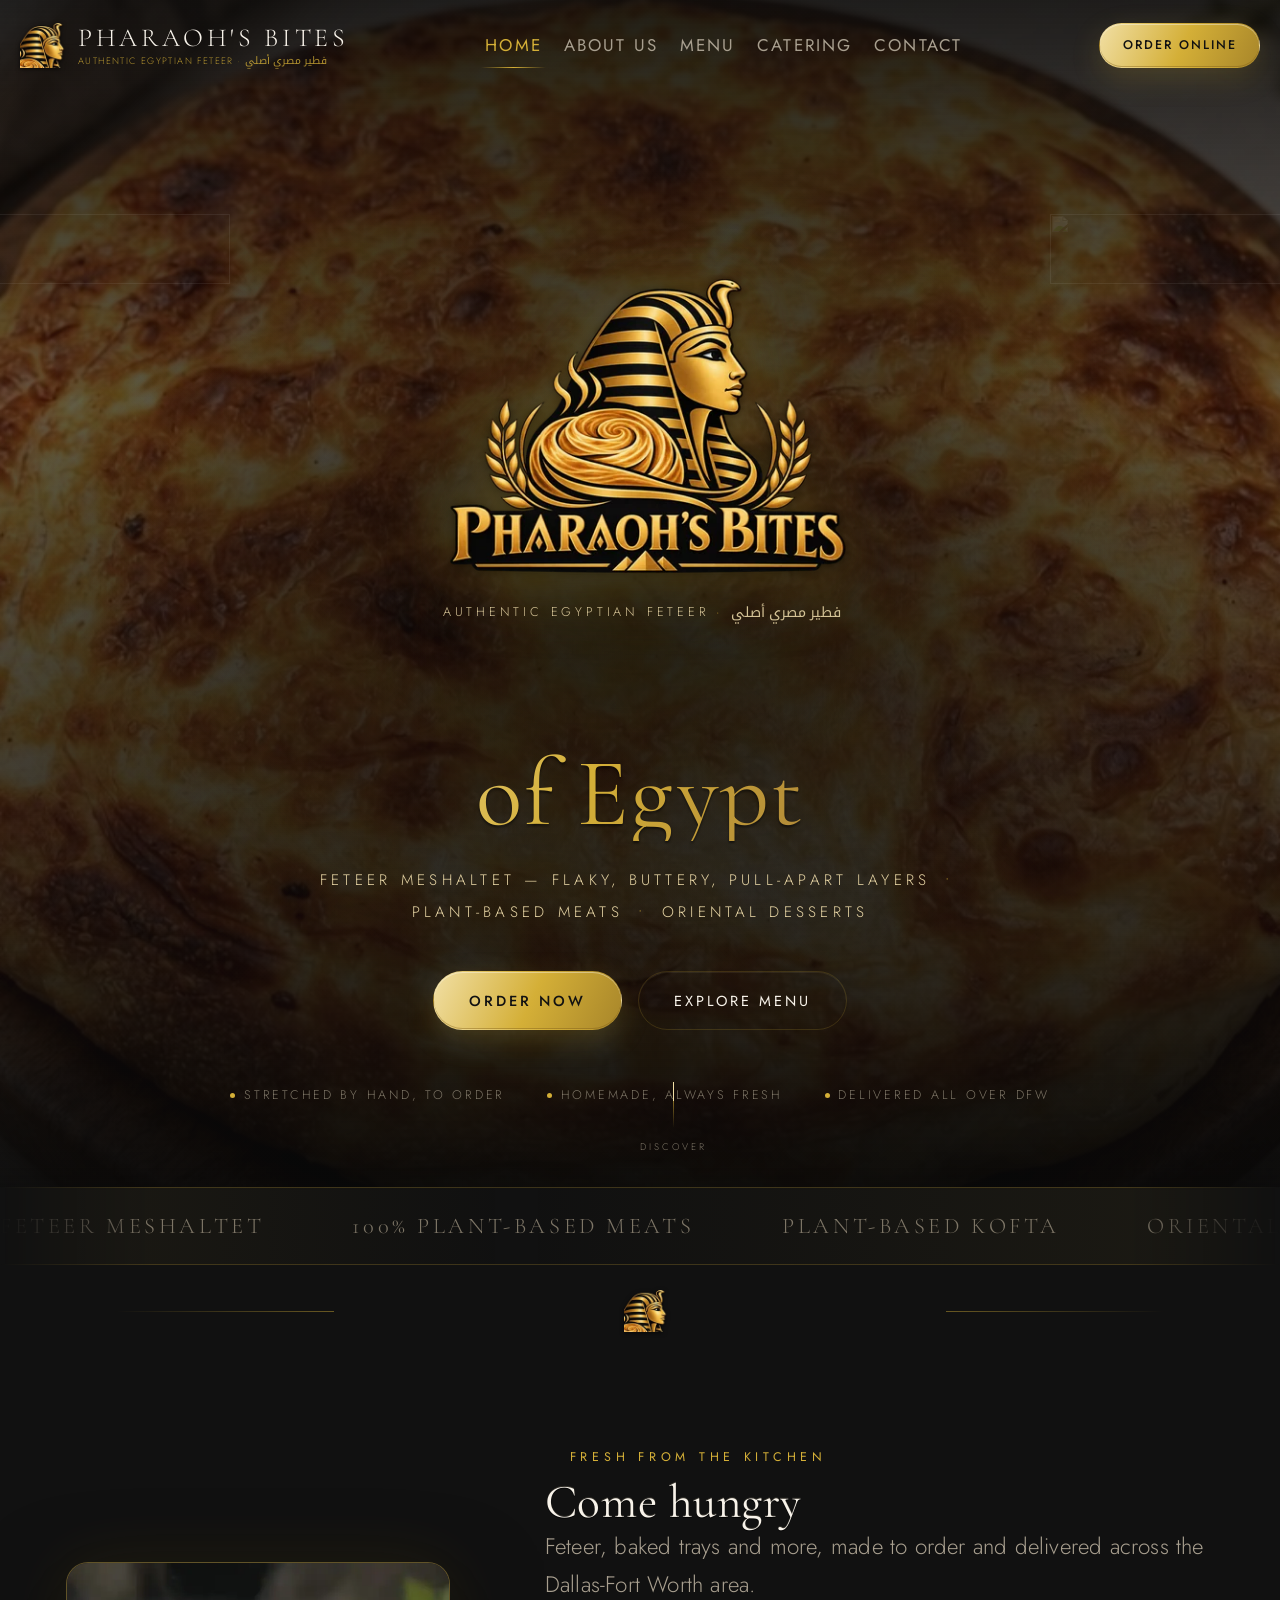
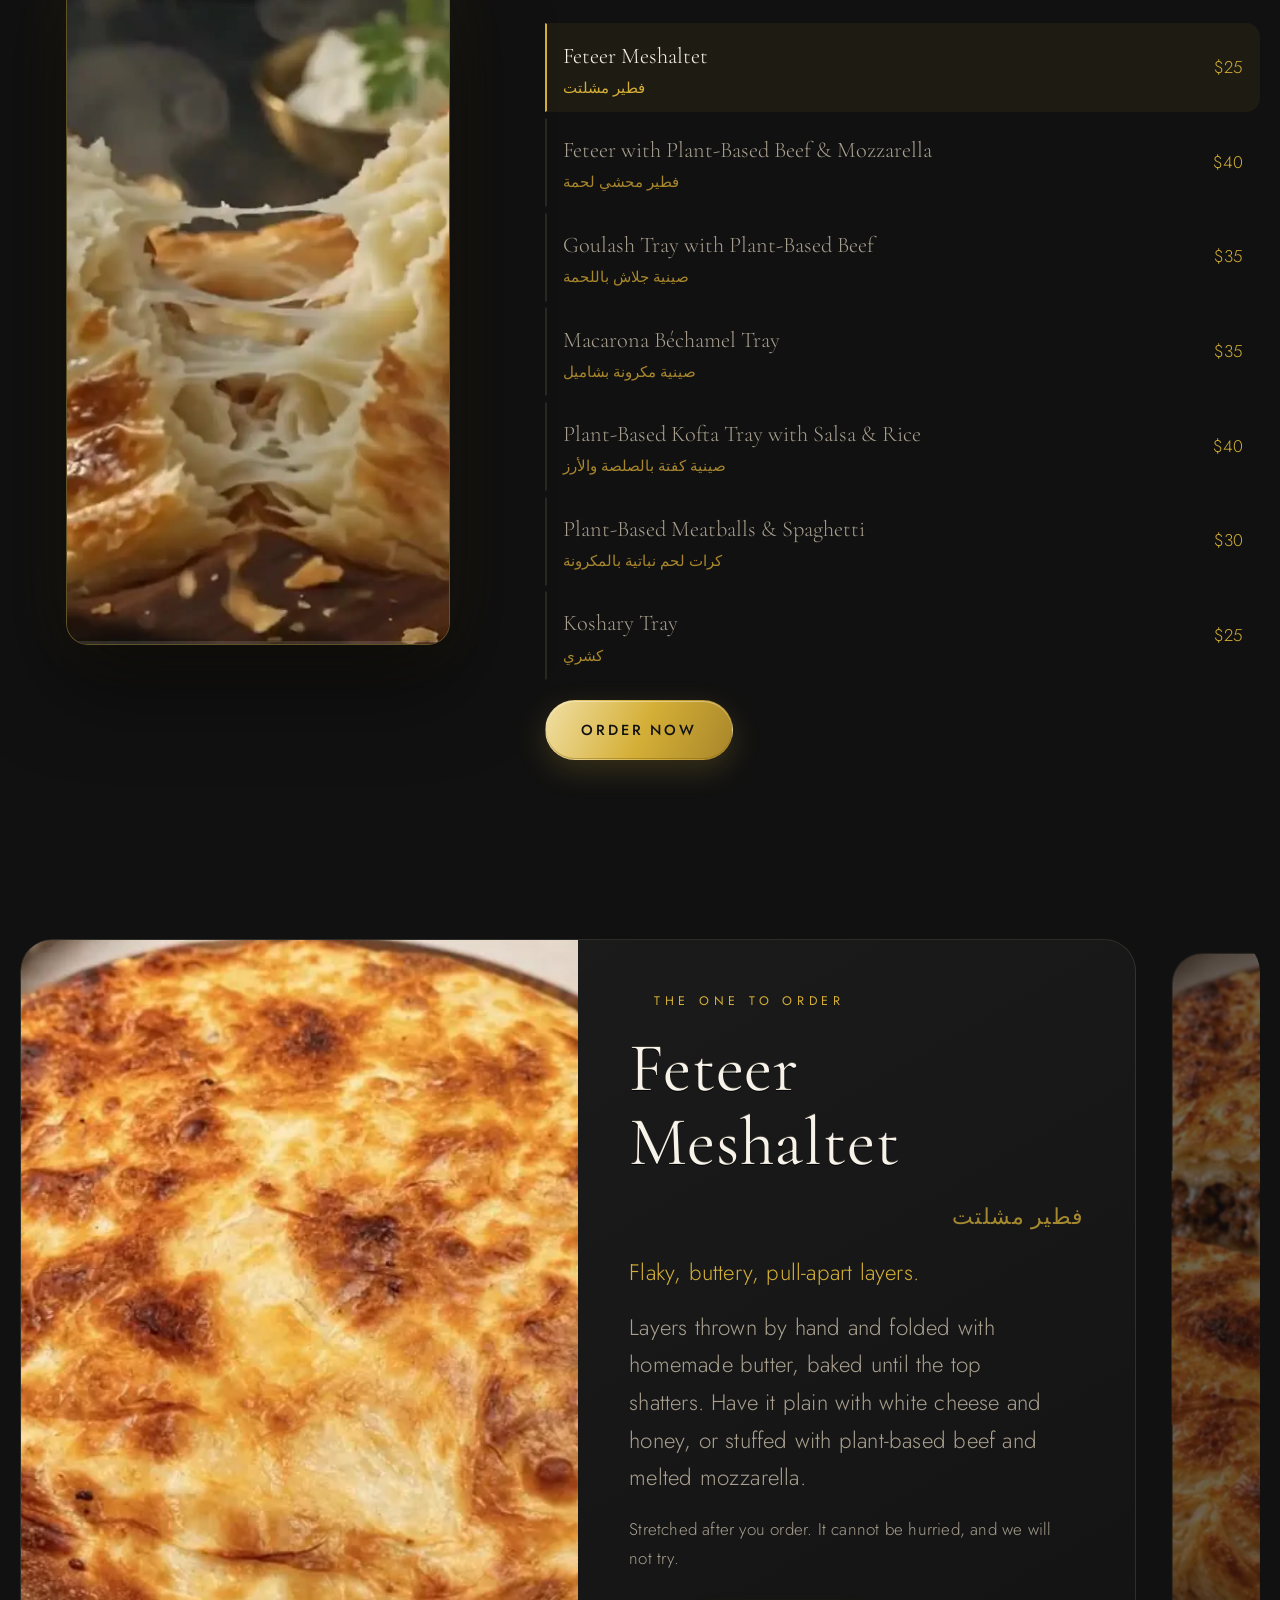
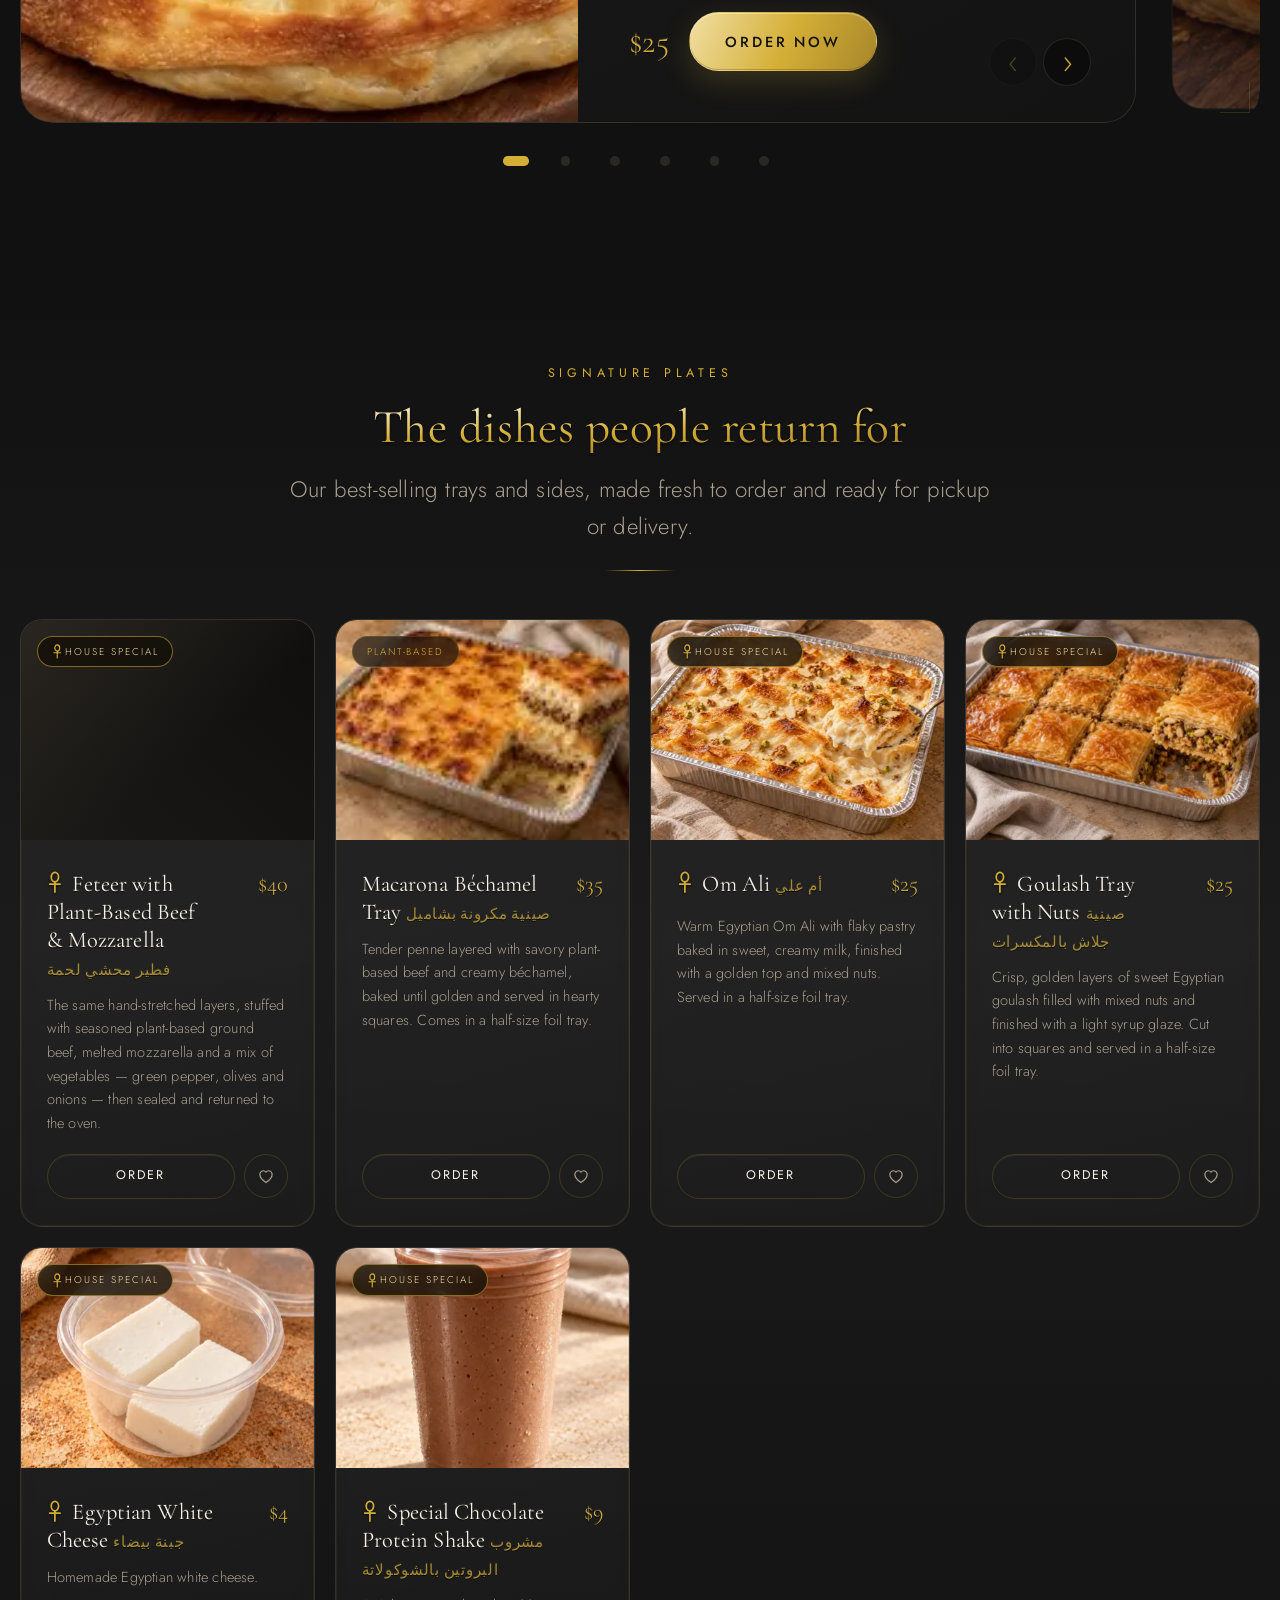
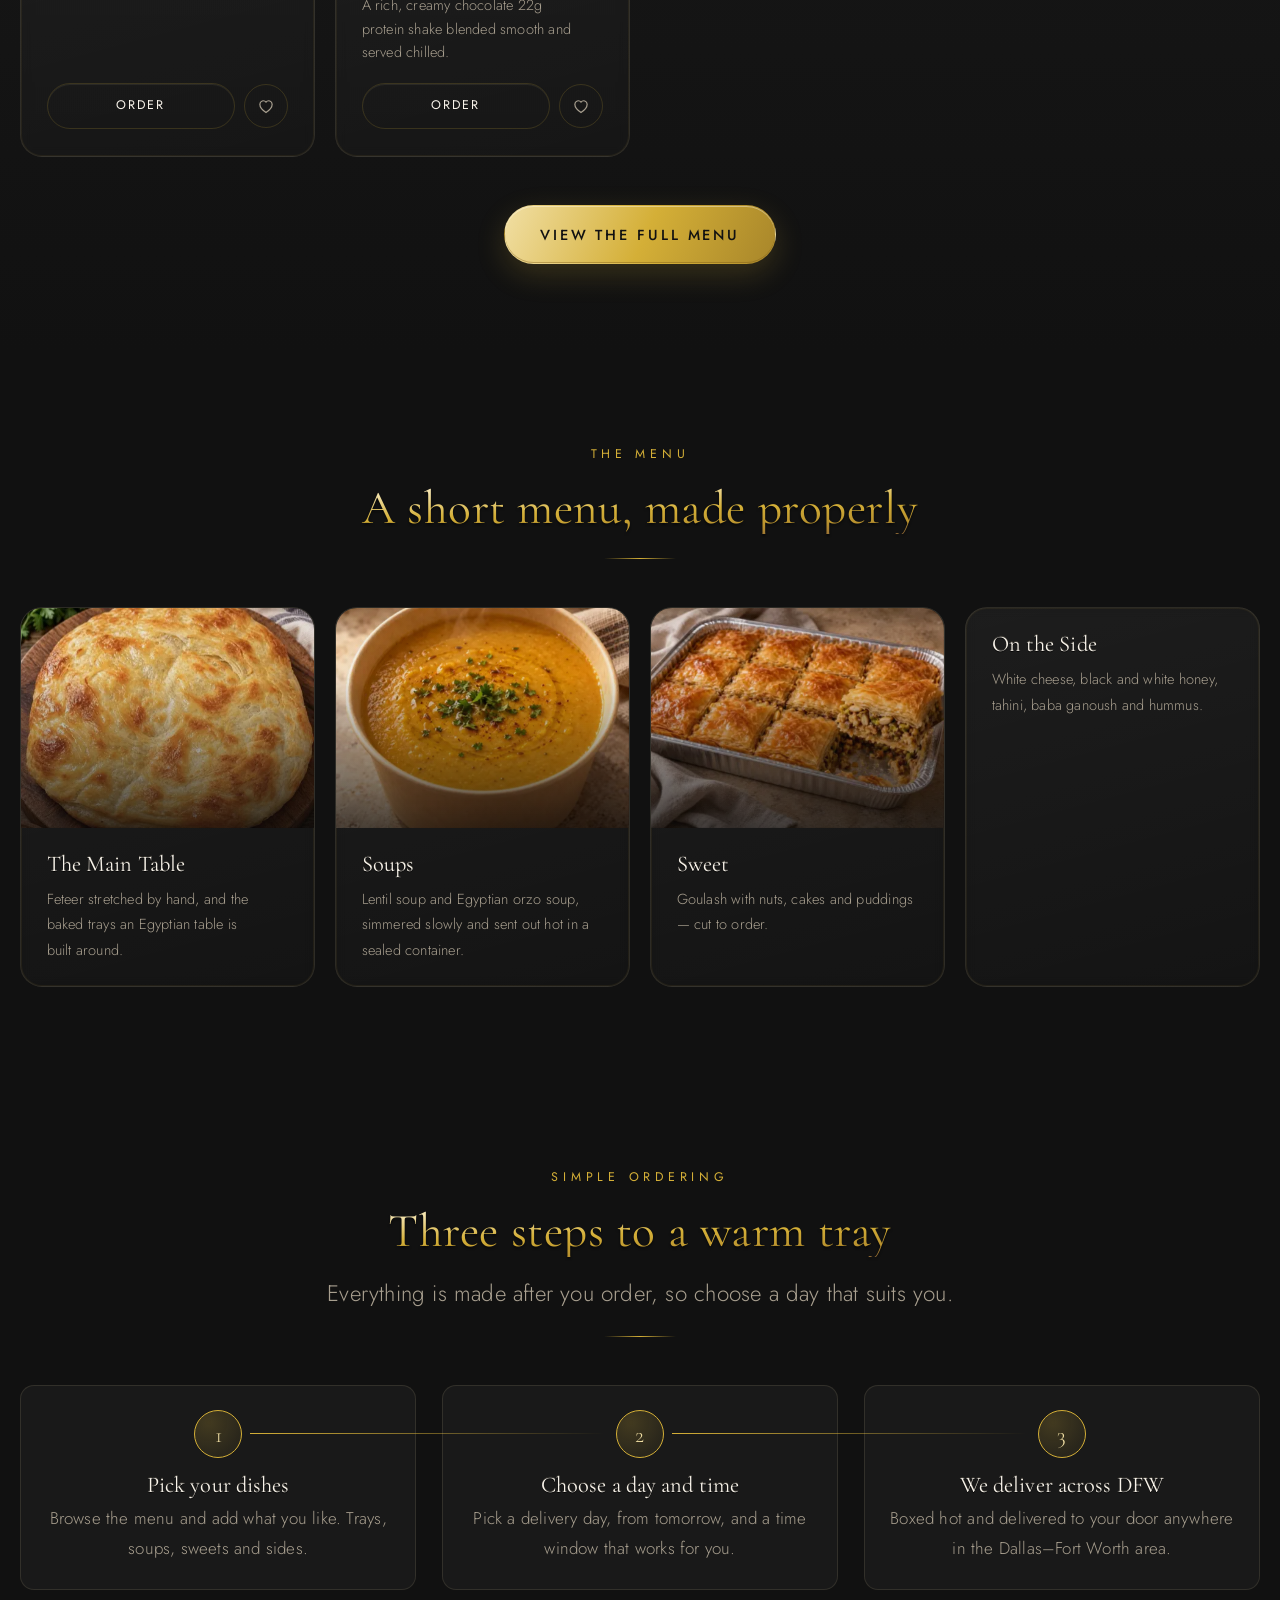
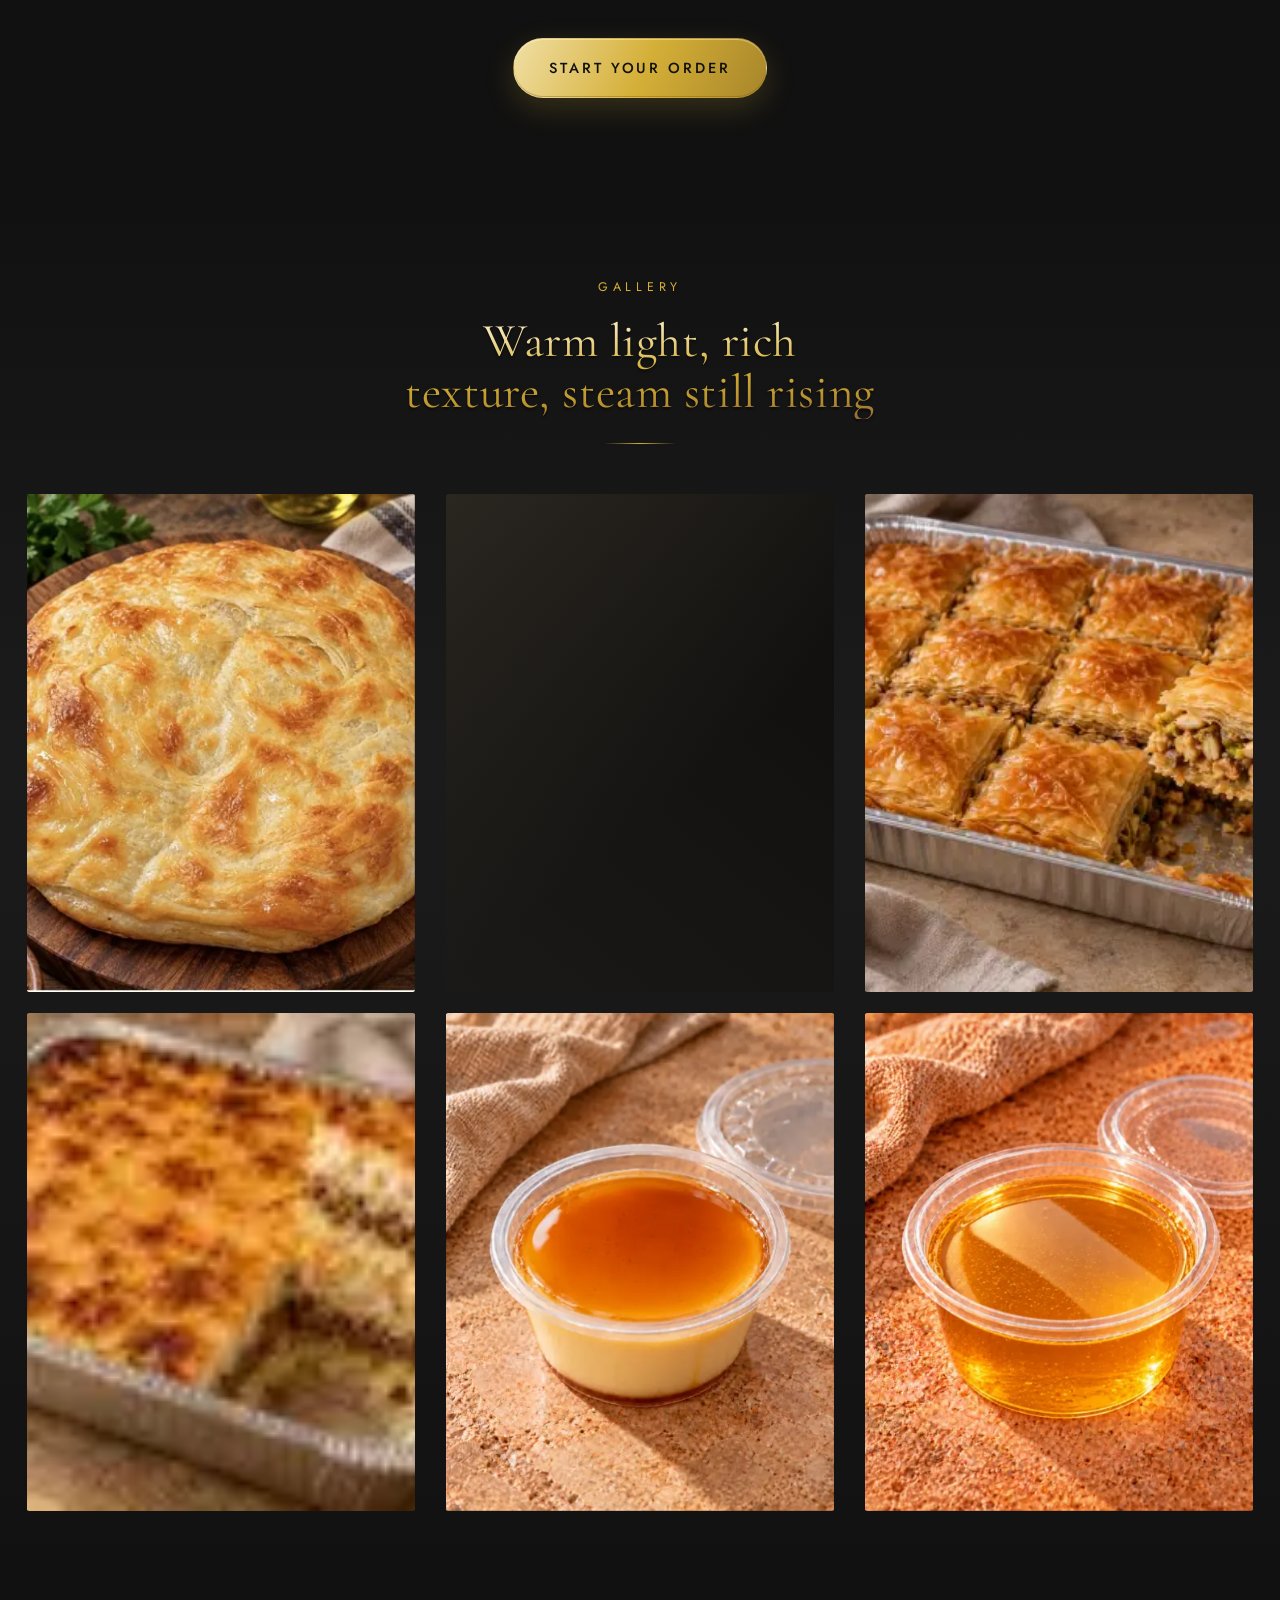
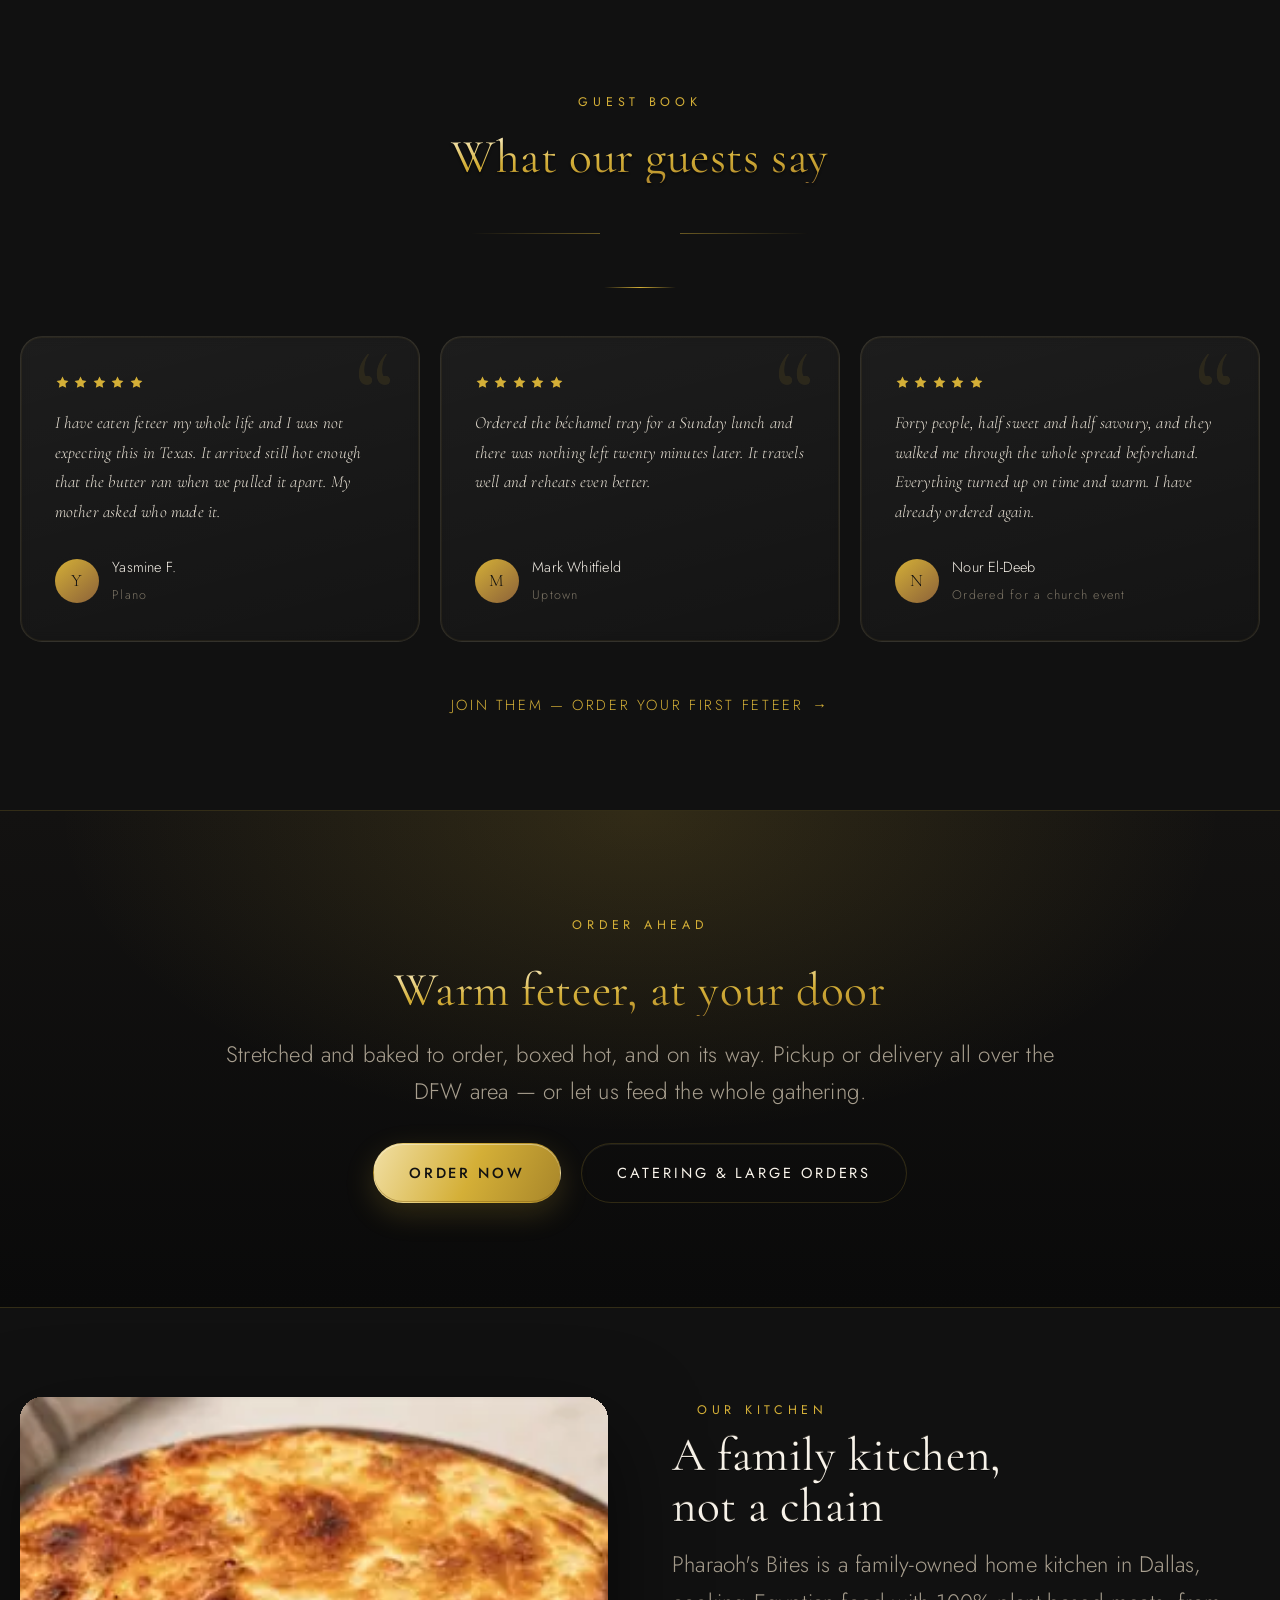
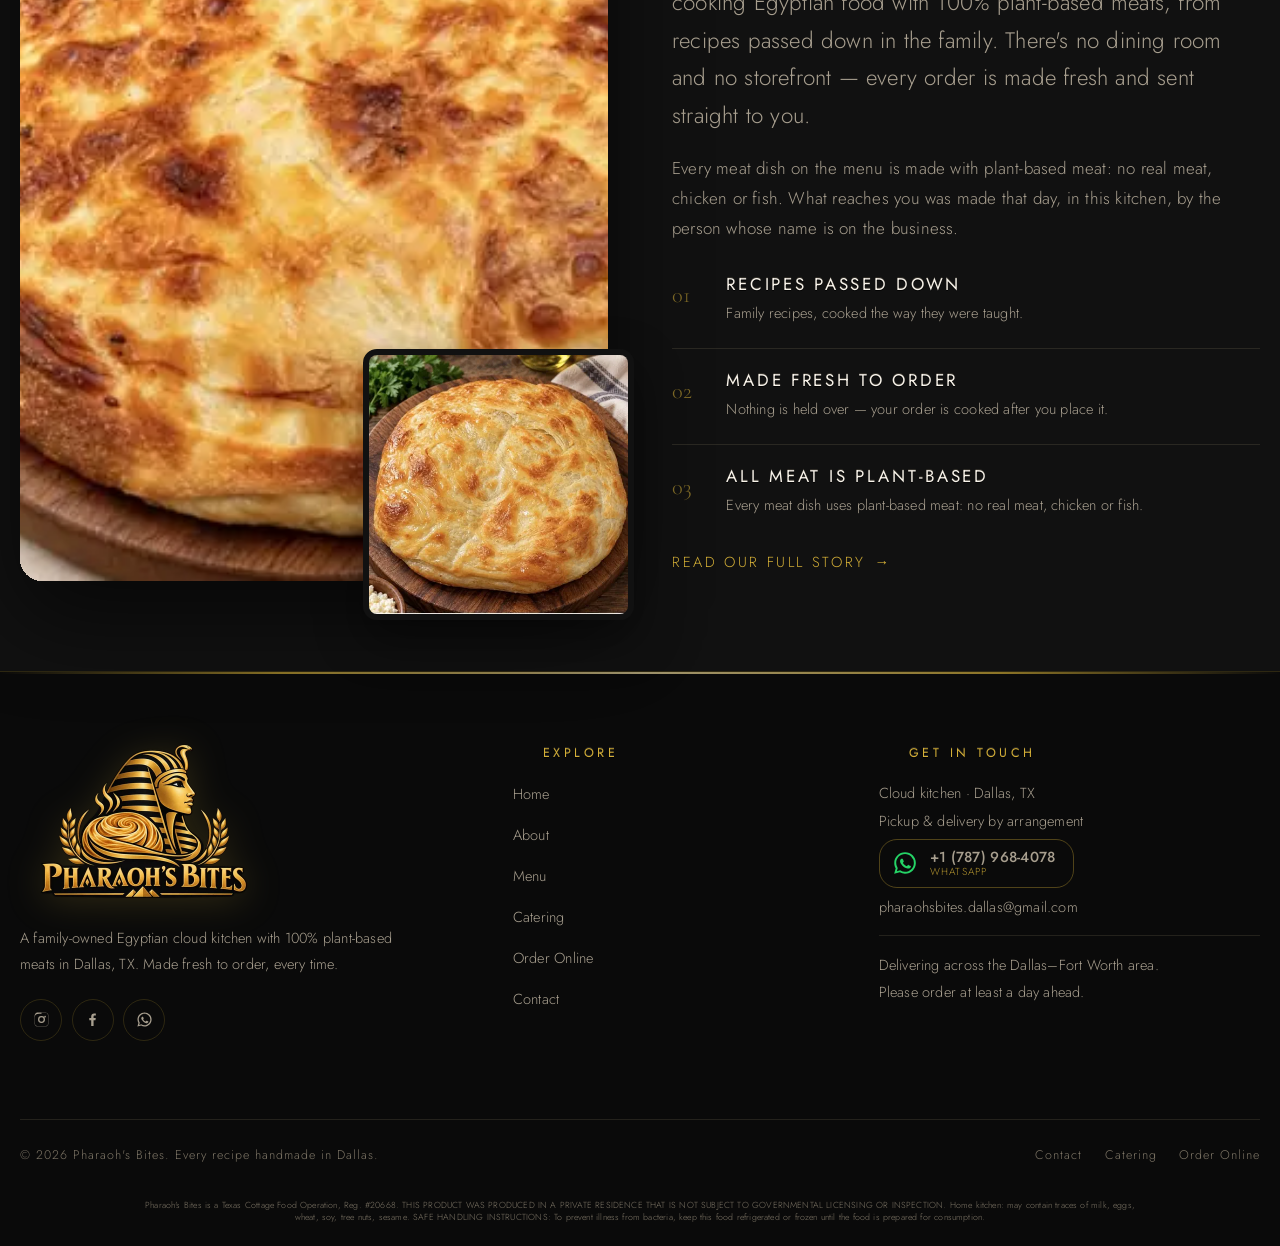
==== commit 3cca16f9: "Hide the FIRSTBITE promo banner (code still works at checkout) Co-Authored-By: Claude Sonnet 5.5 <no" ====
--- a/index.html
+++ b/index.html
@@ -553,7 +553,7 @@
   </div>
 </footer>
 
-<script src="assets/js/config.js?v=116"></script>
+<script src="assets/js/config.js?v=117"></script>
 <script src="assets/js/data.js?v=118"></script>
 <script src="assets/js/main.js?v=149" defer></script>
 <script src="assets/js/motion.js?v=12" defer></script>
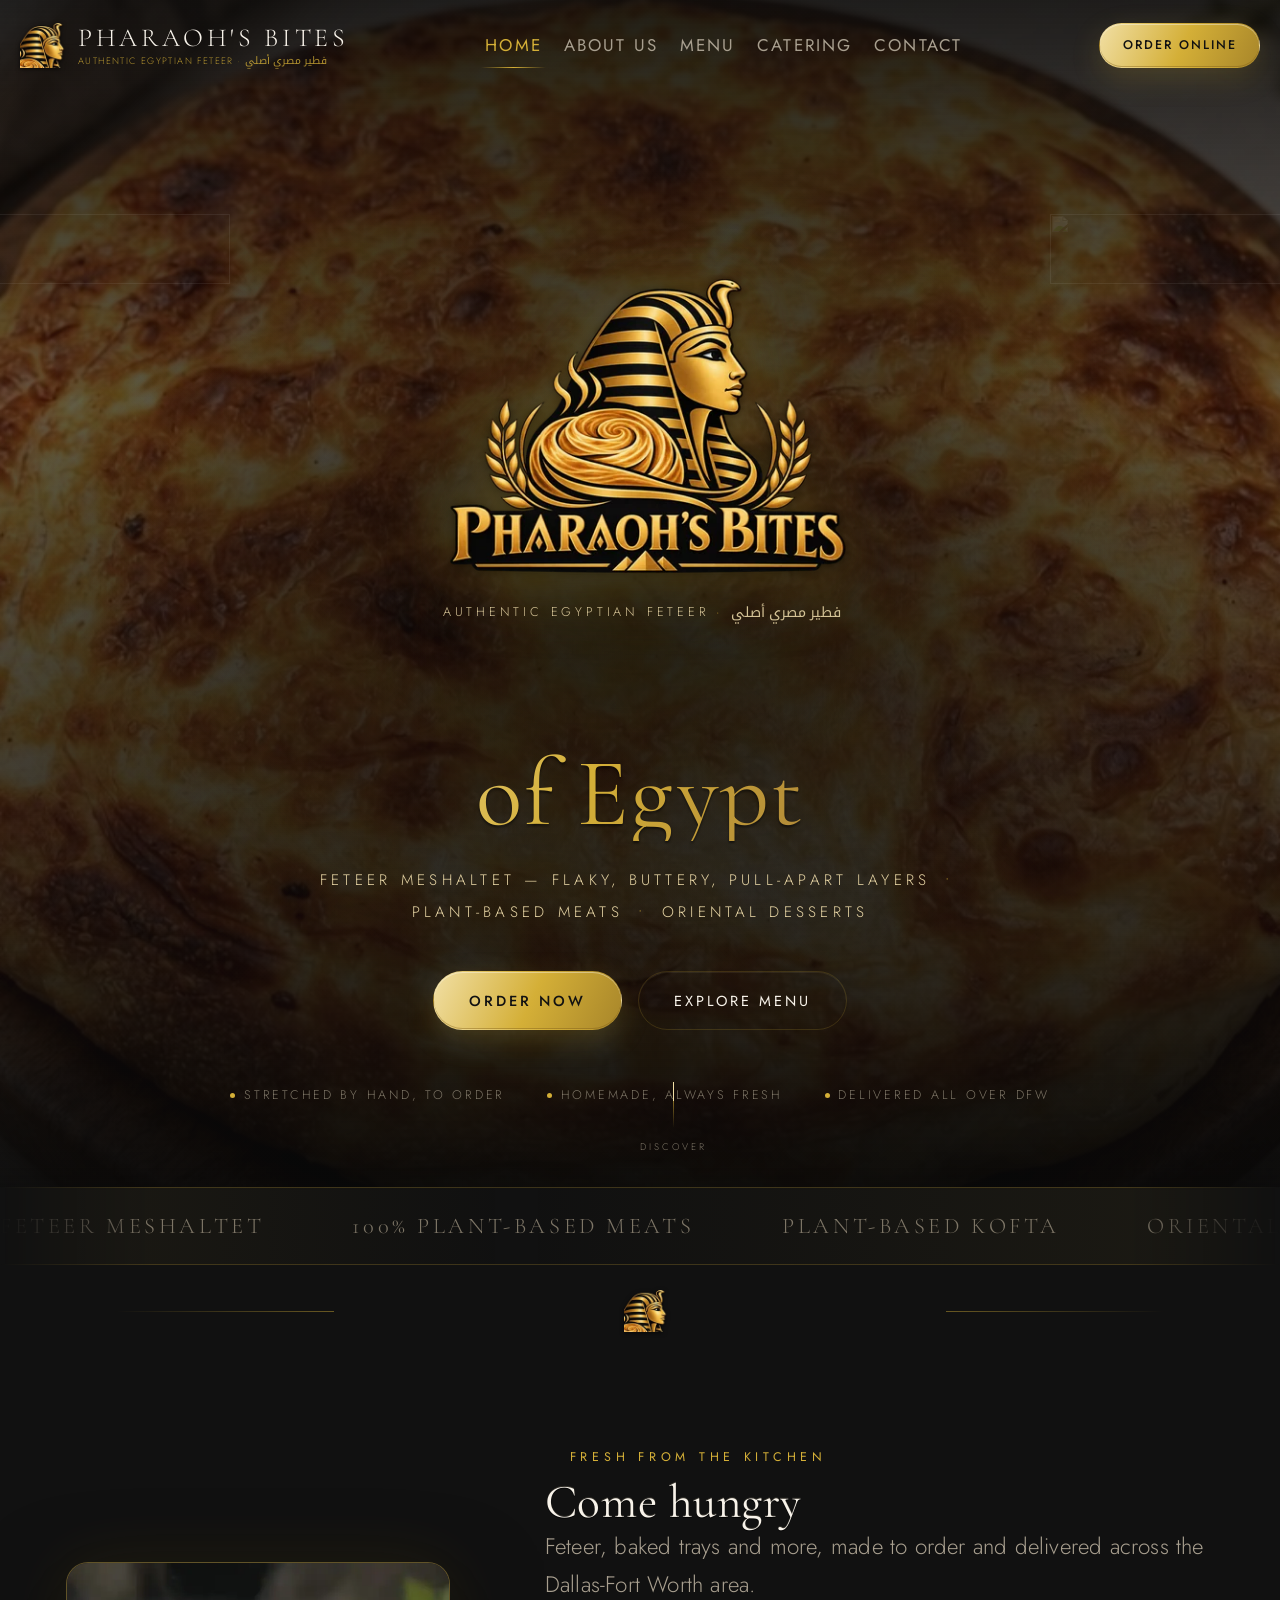
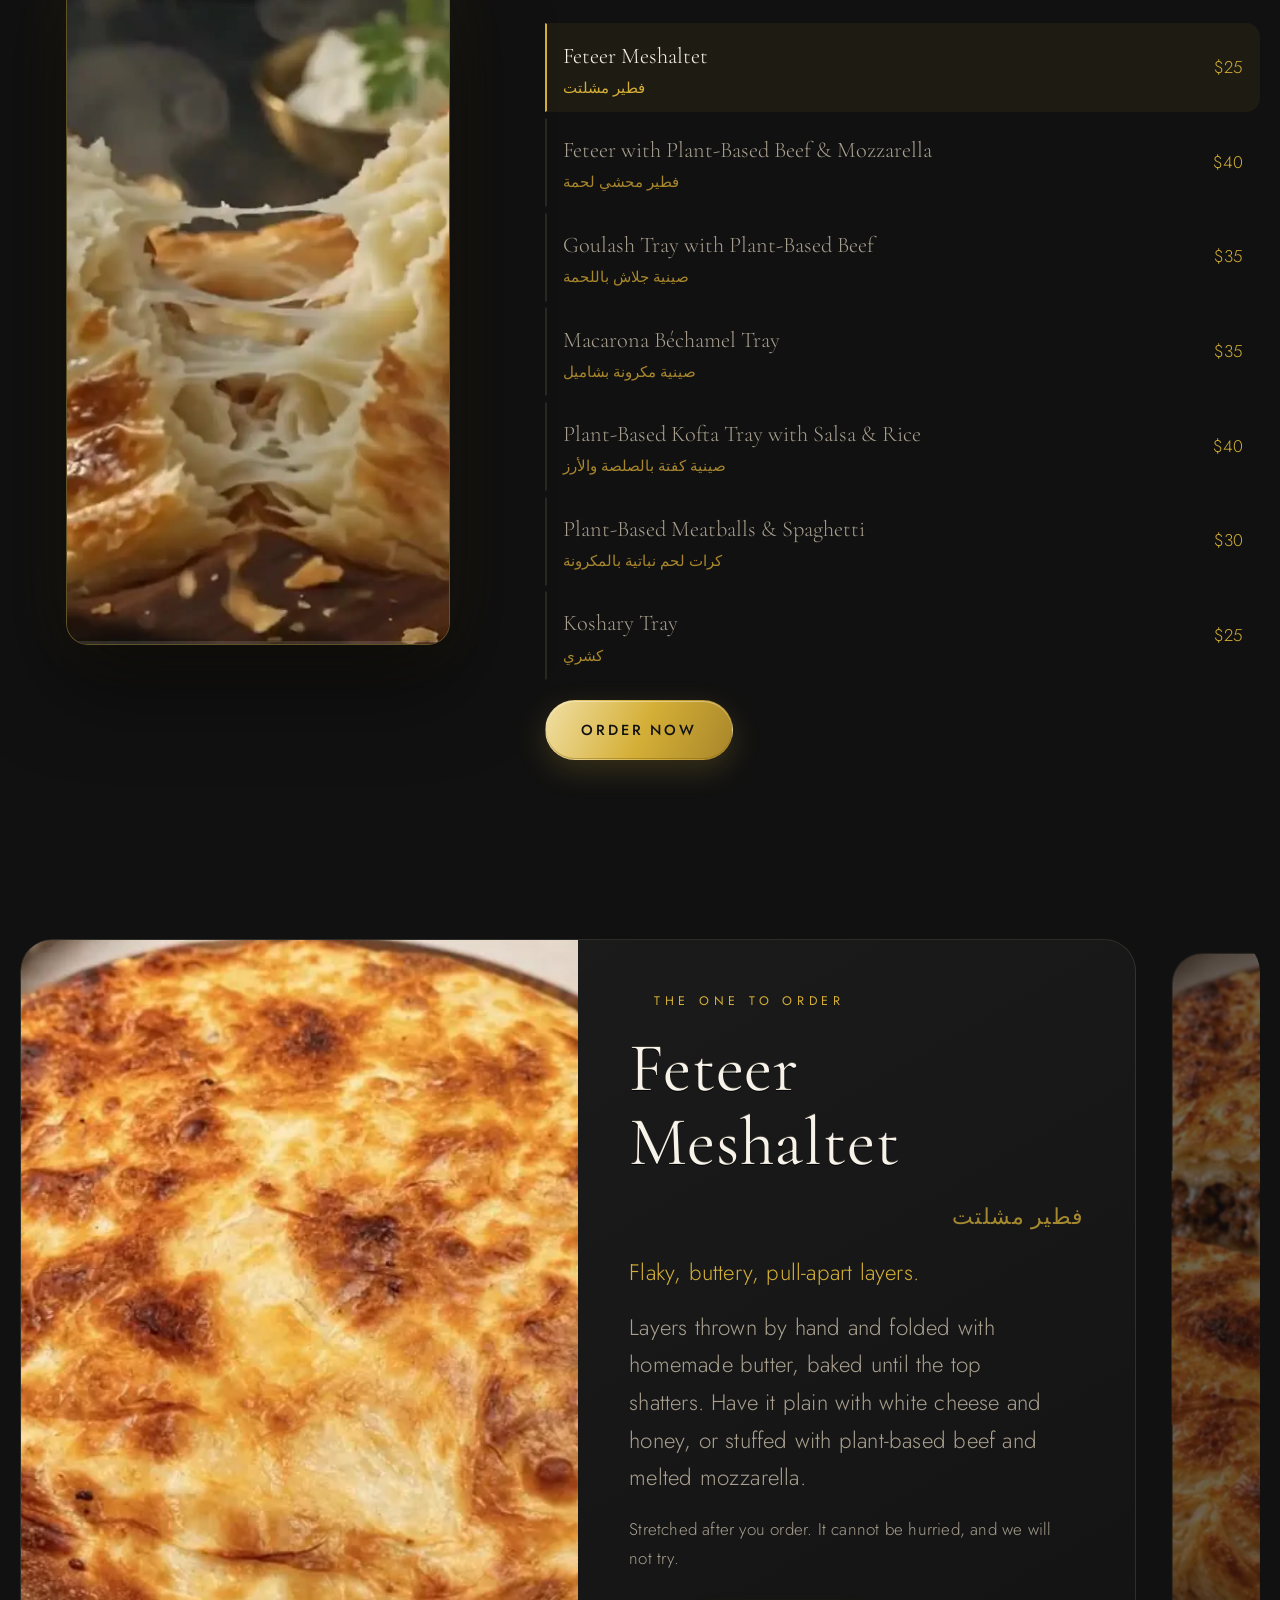
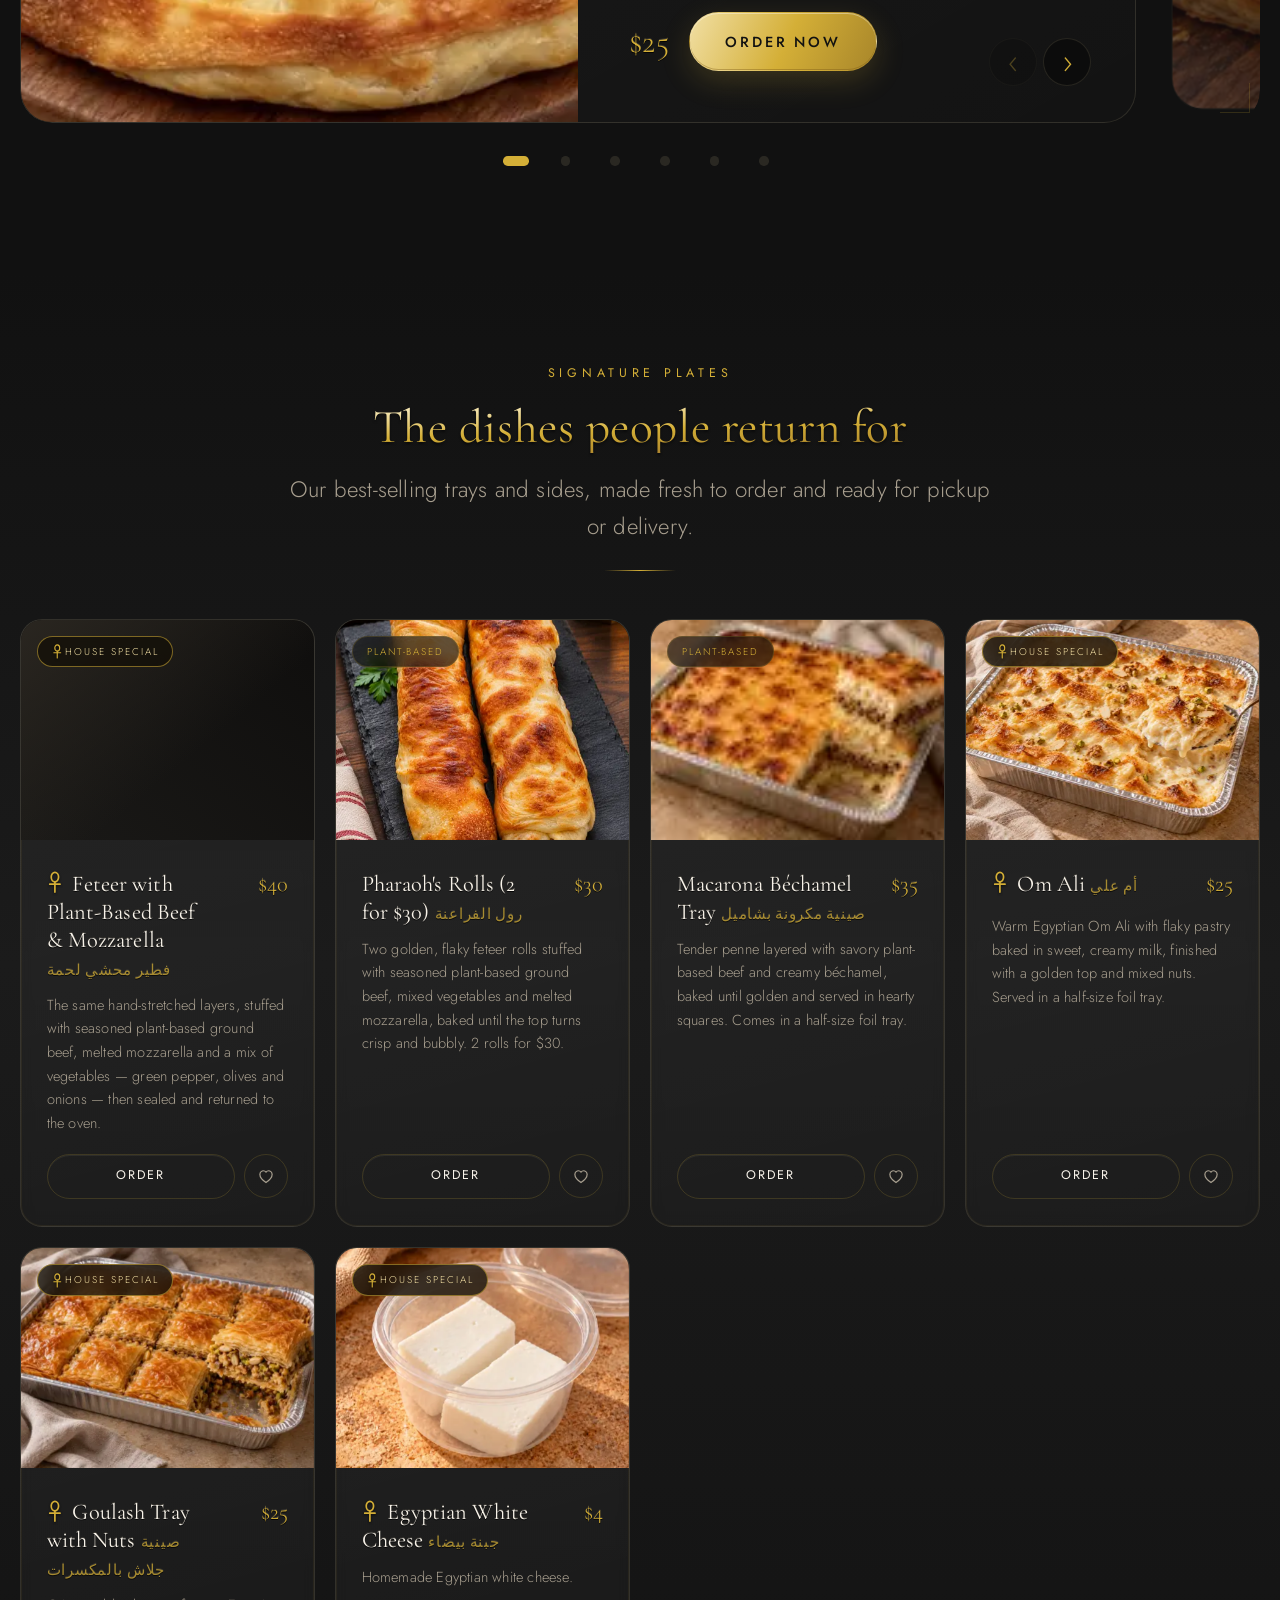
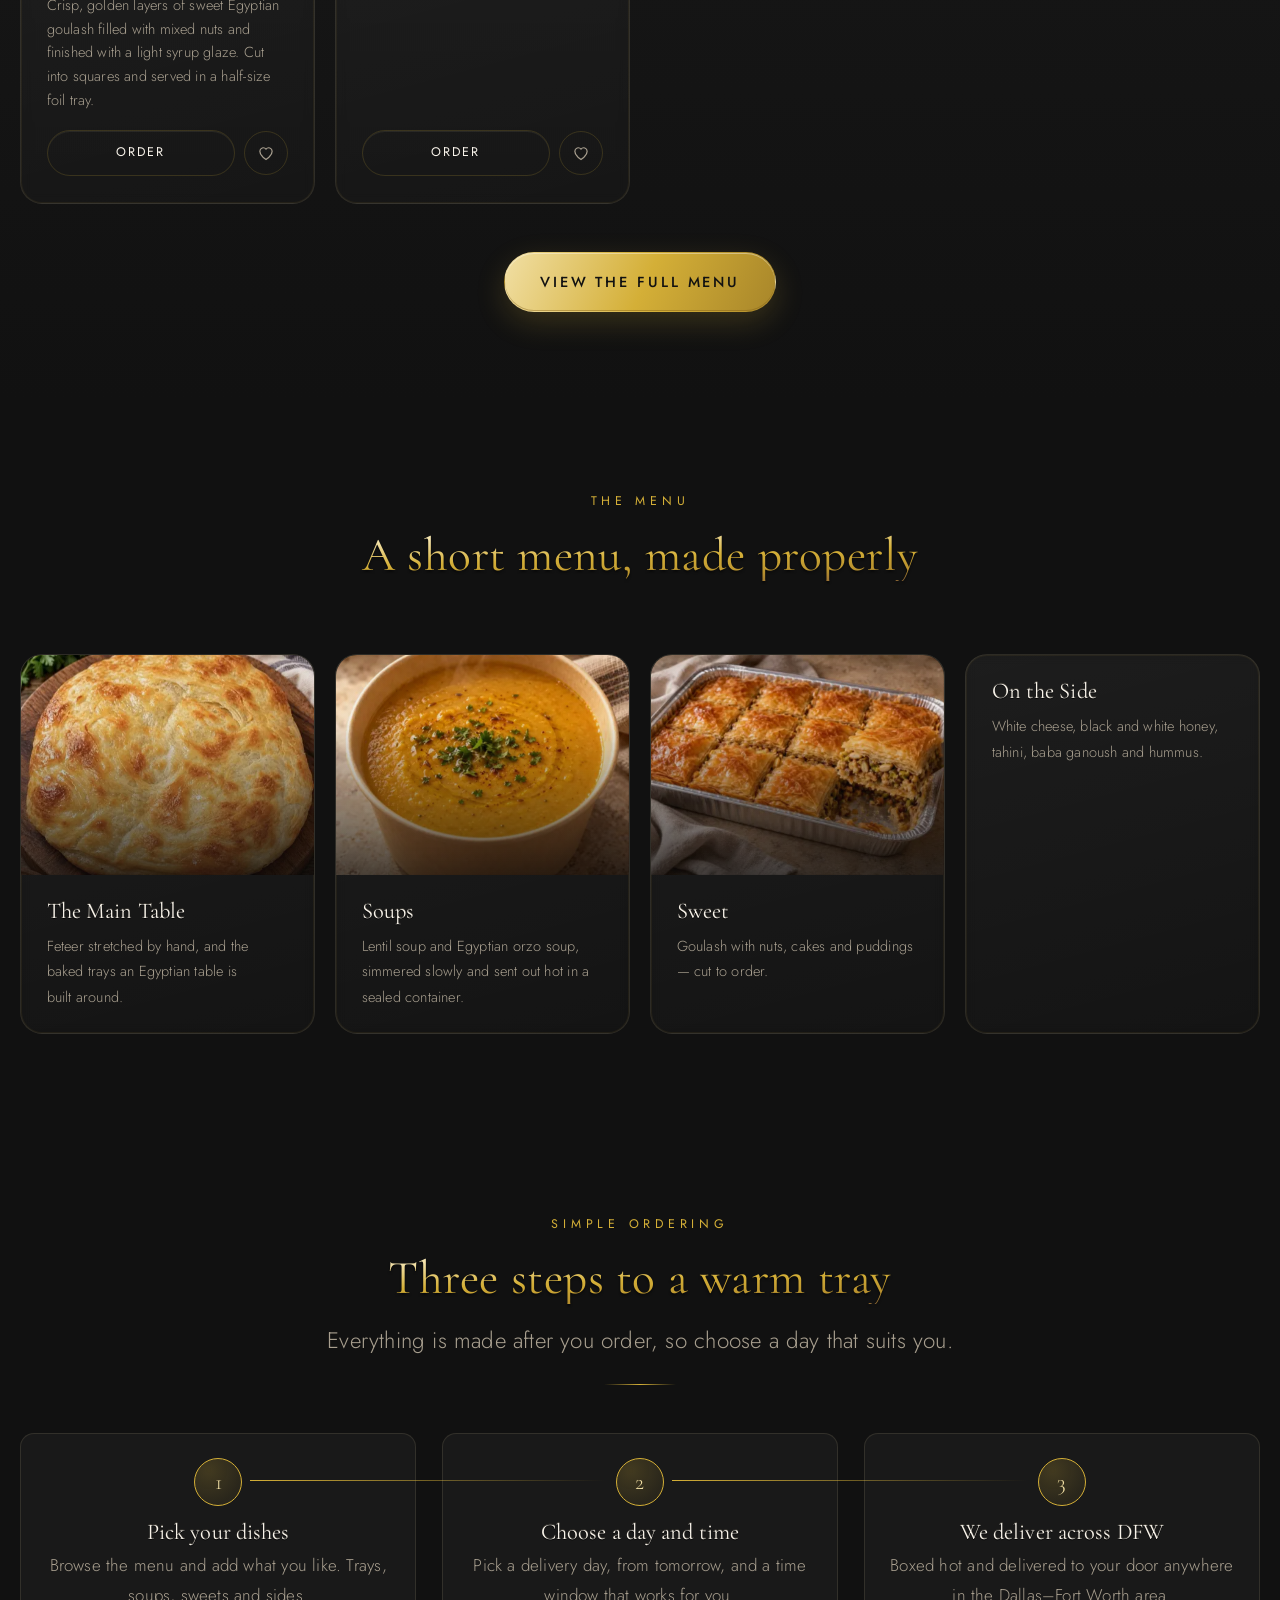
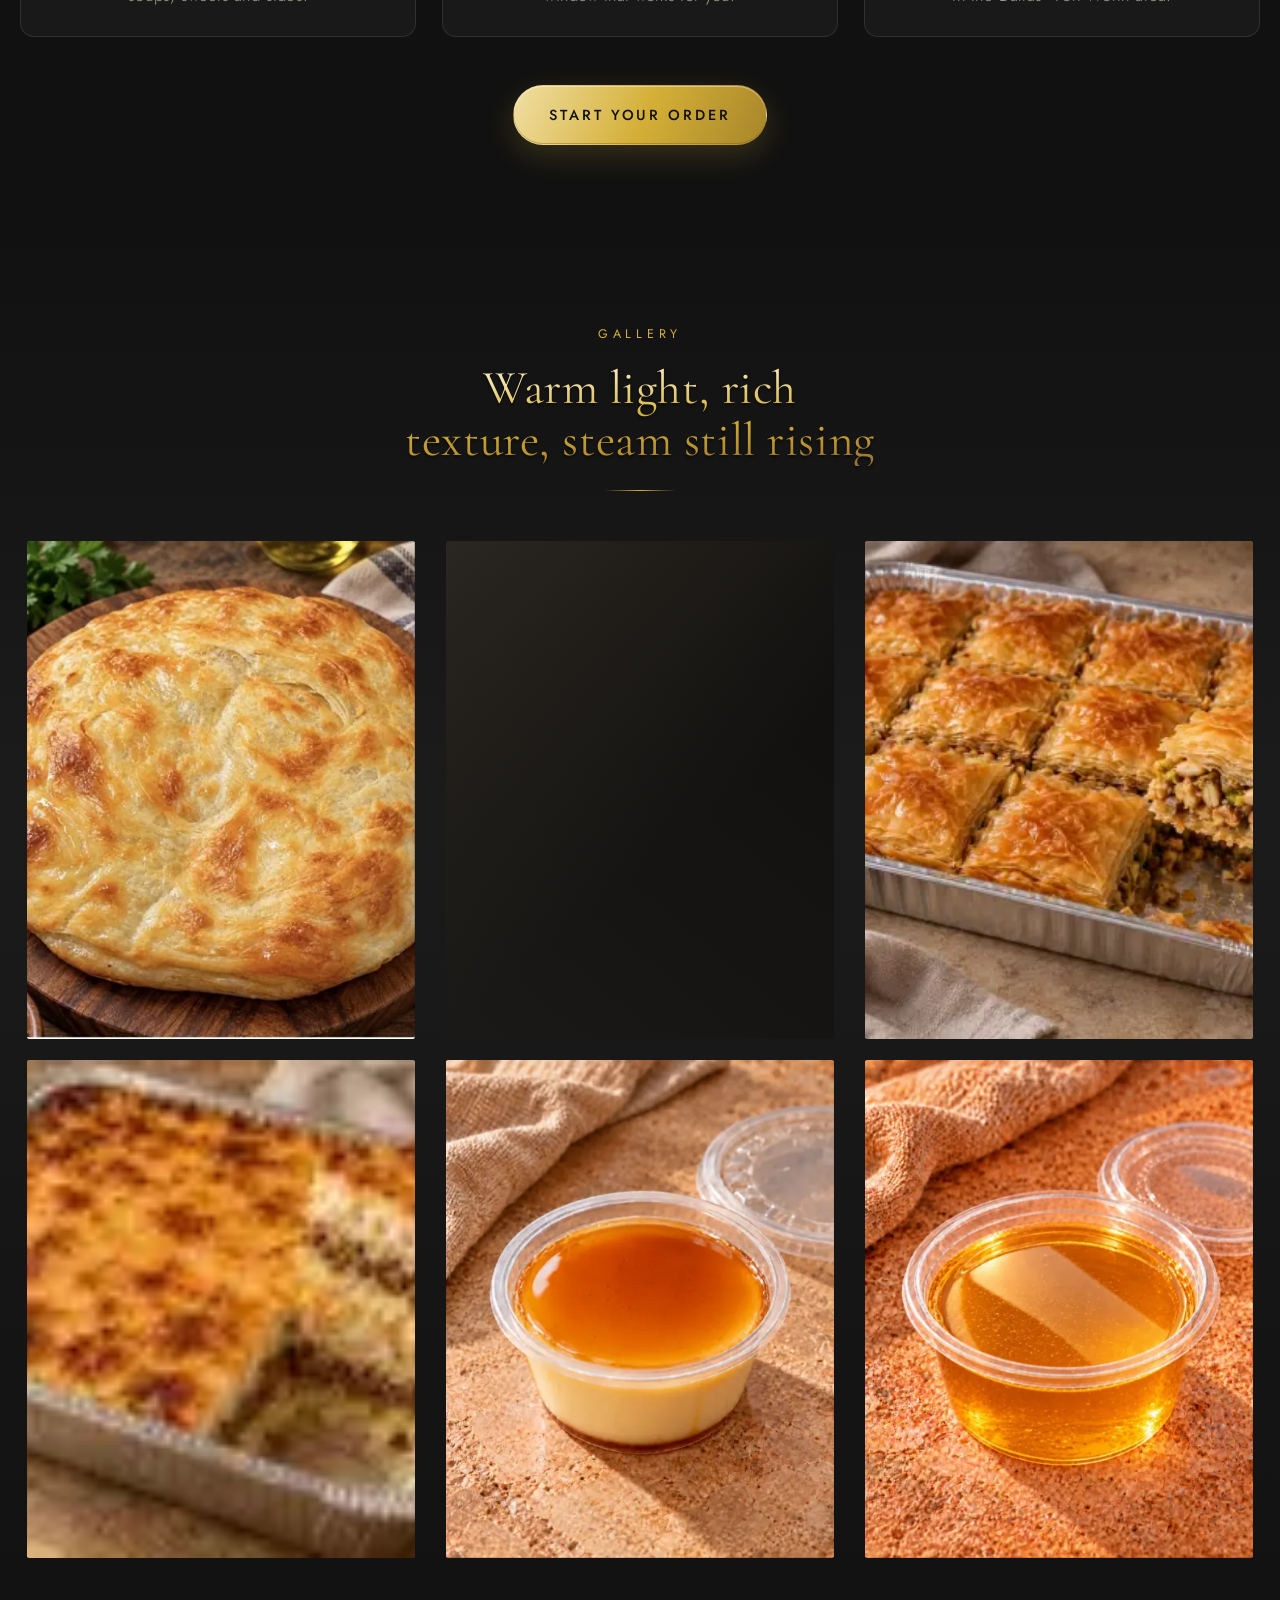
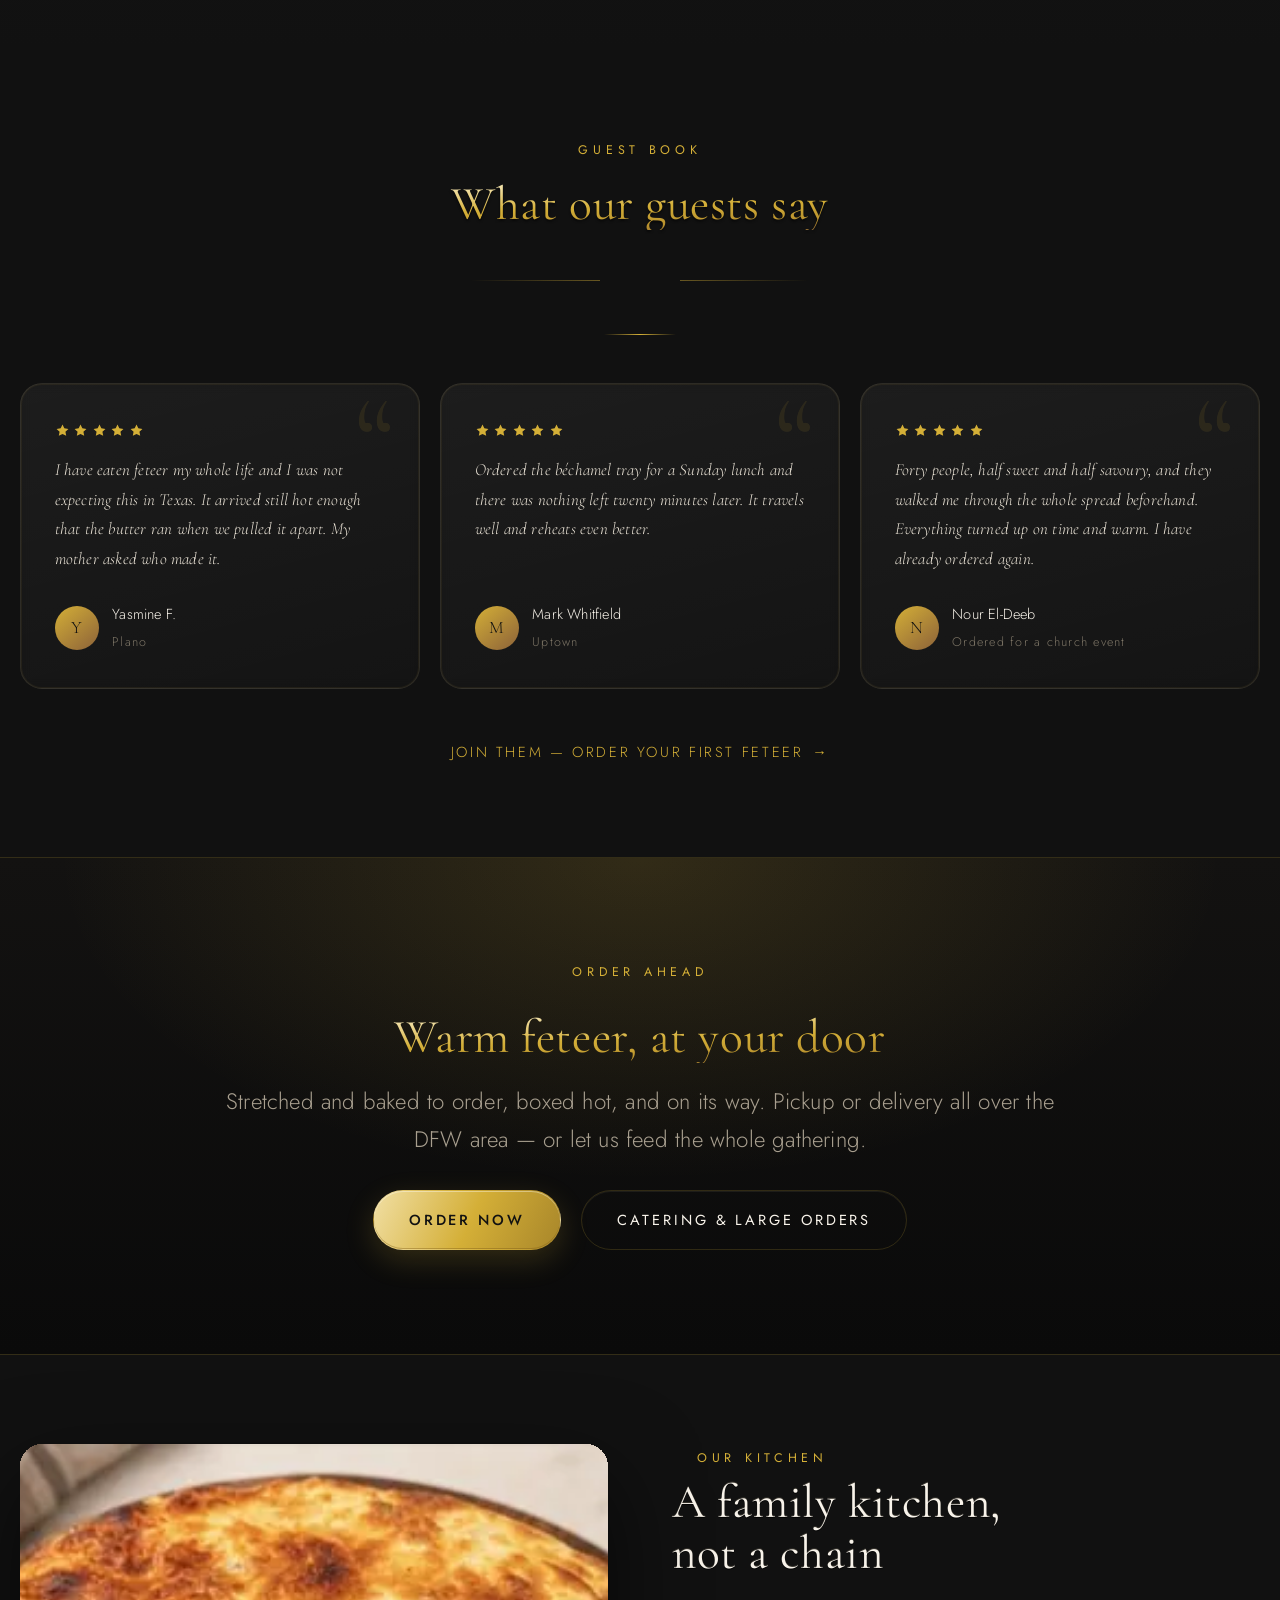
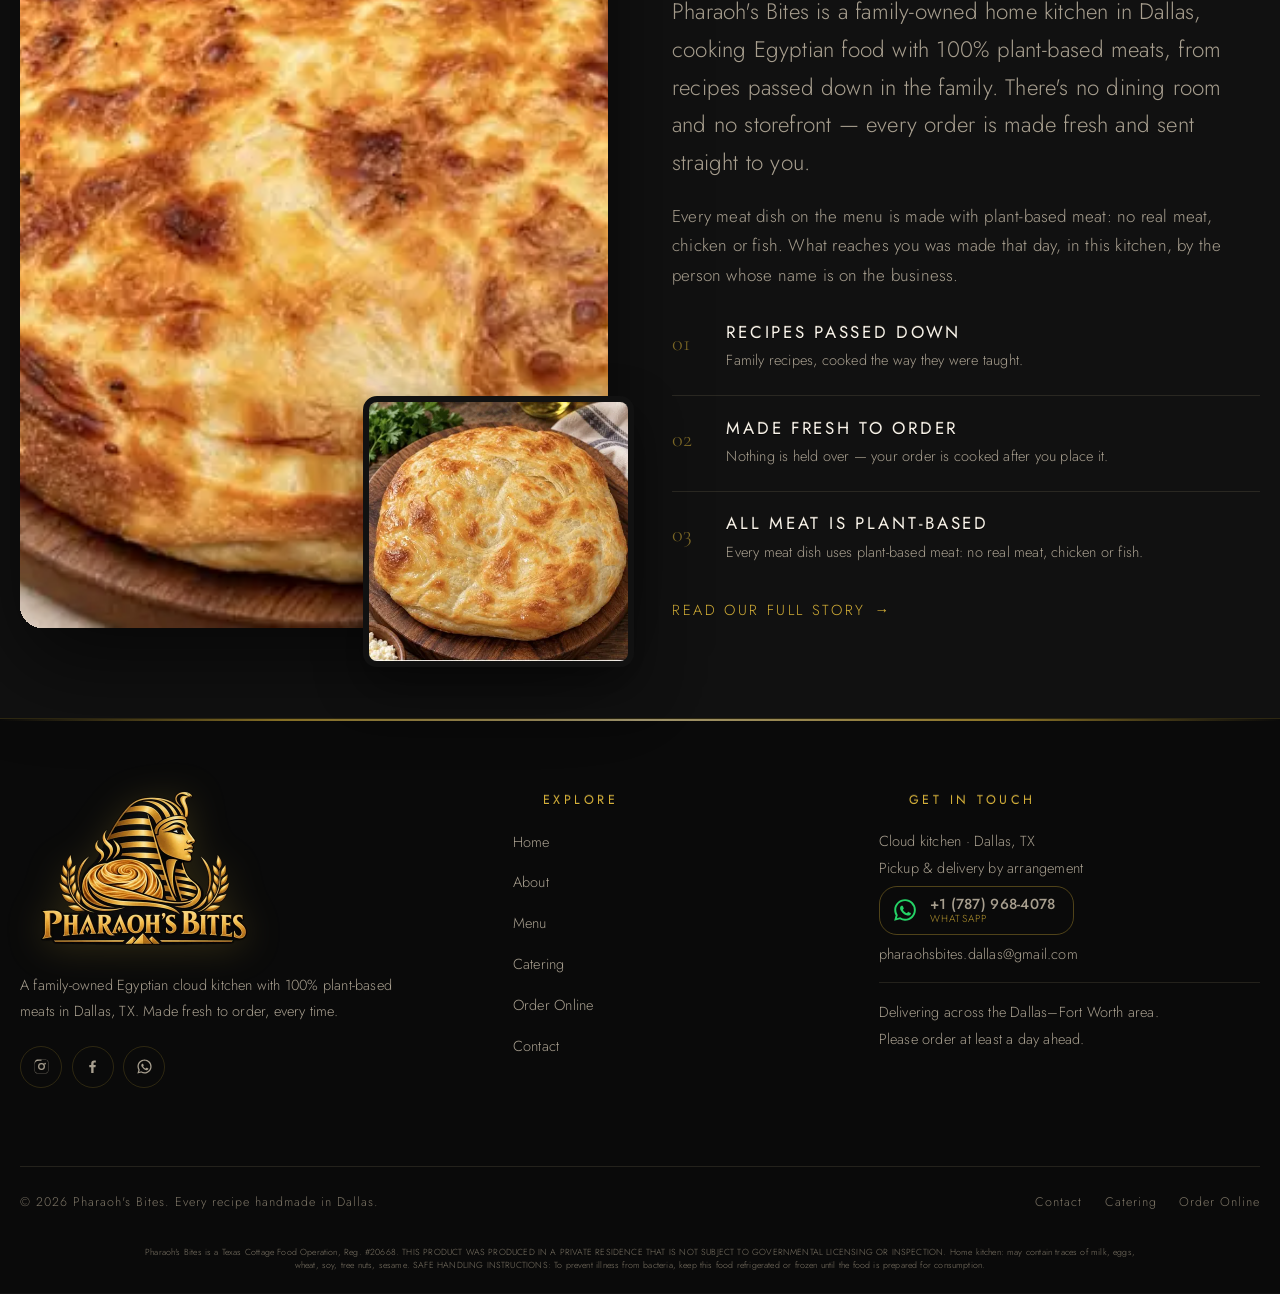
==== commit d90f4fb0: "Add Pharaoh's Rolls (2 for $30) to the menu data with photo Co-Authored-By: Claude Sonnet 5.5 <norep" ====
--- a/index.html
+++ b/index.html
@@ -554,7 +554,7 @@
 </footer>
 
 <script src="assets/js/config.js?v=117"></script>
-<script src="assets/js/data.js?v=118"></script>
+<script src="assets/js/data.js?v=119"></script>
 <script src="assets/js/main.js?v=149" defer></script>
 <script src="assets/js/motion.js?v=12" defer></script>
 </body>
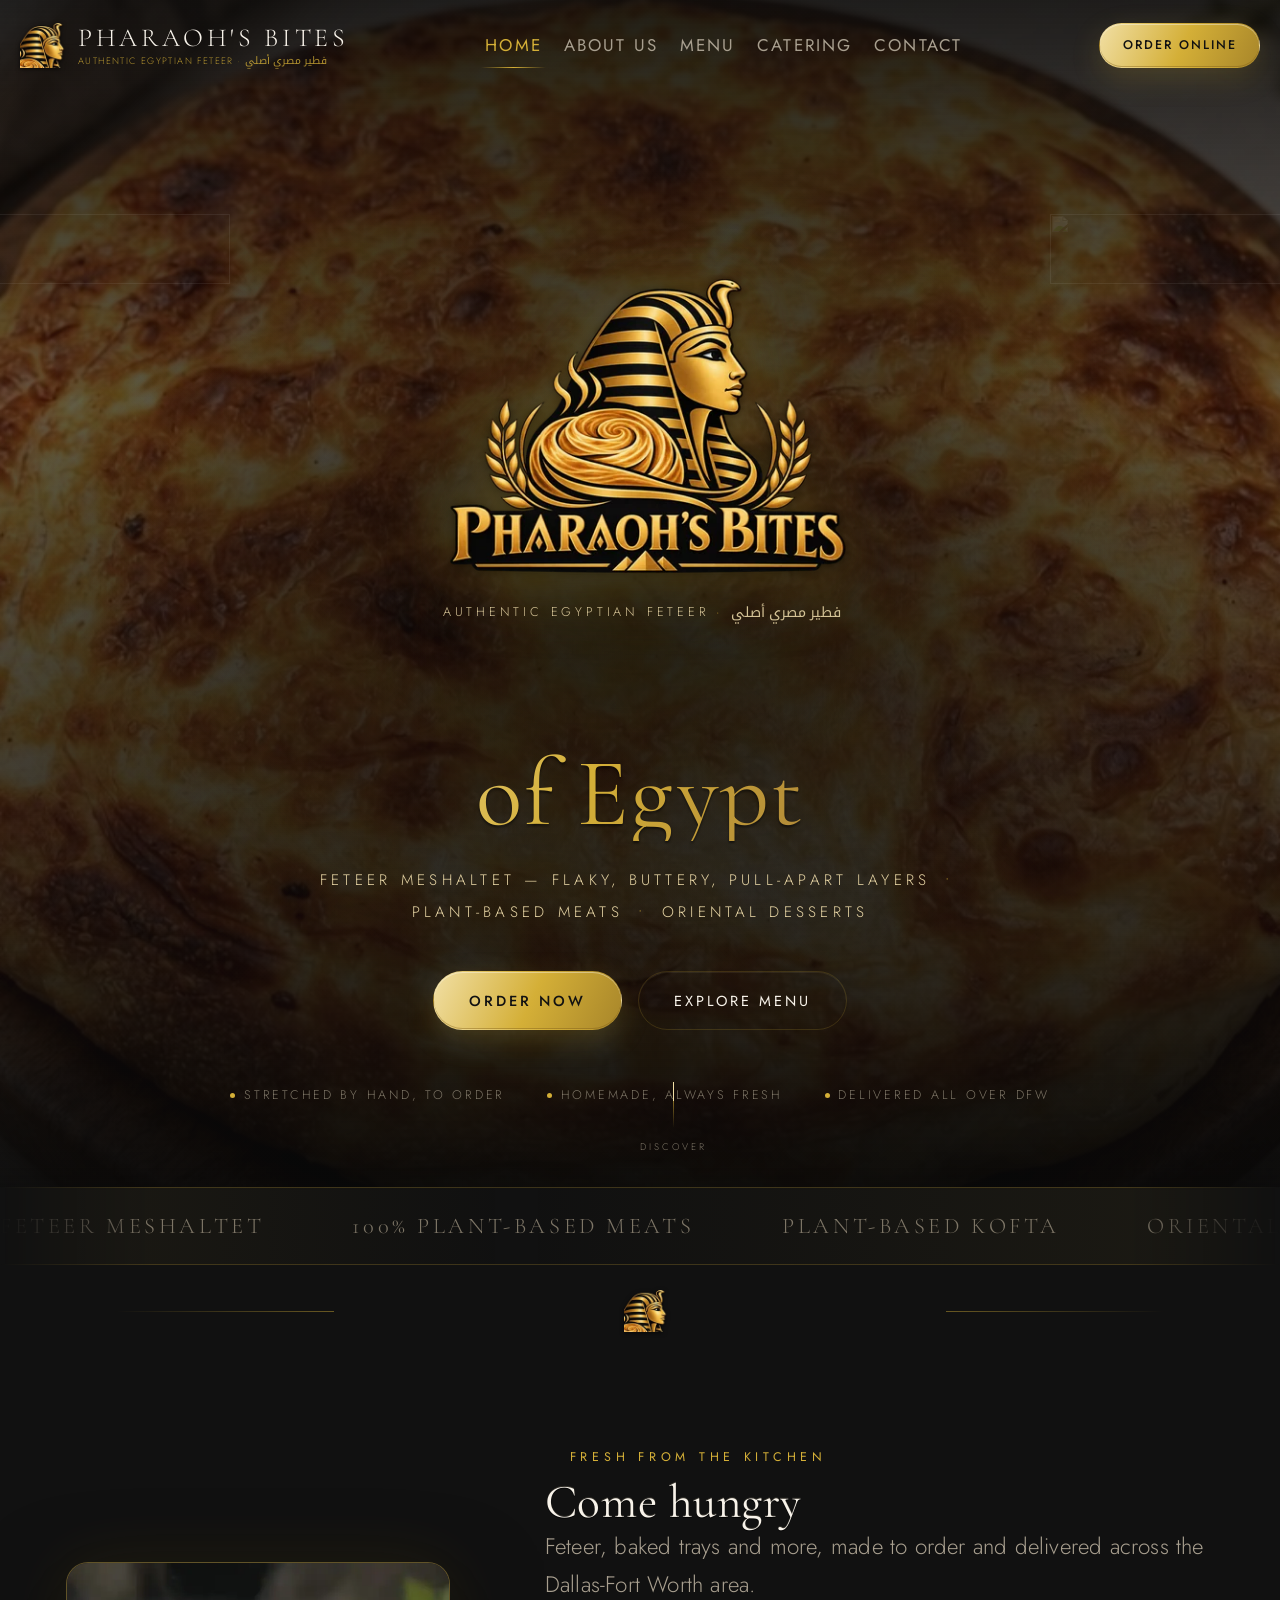
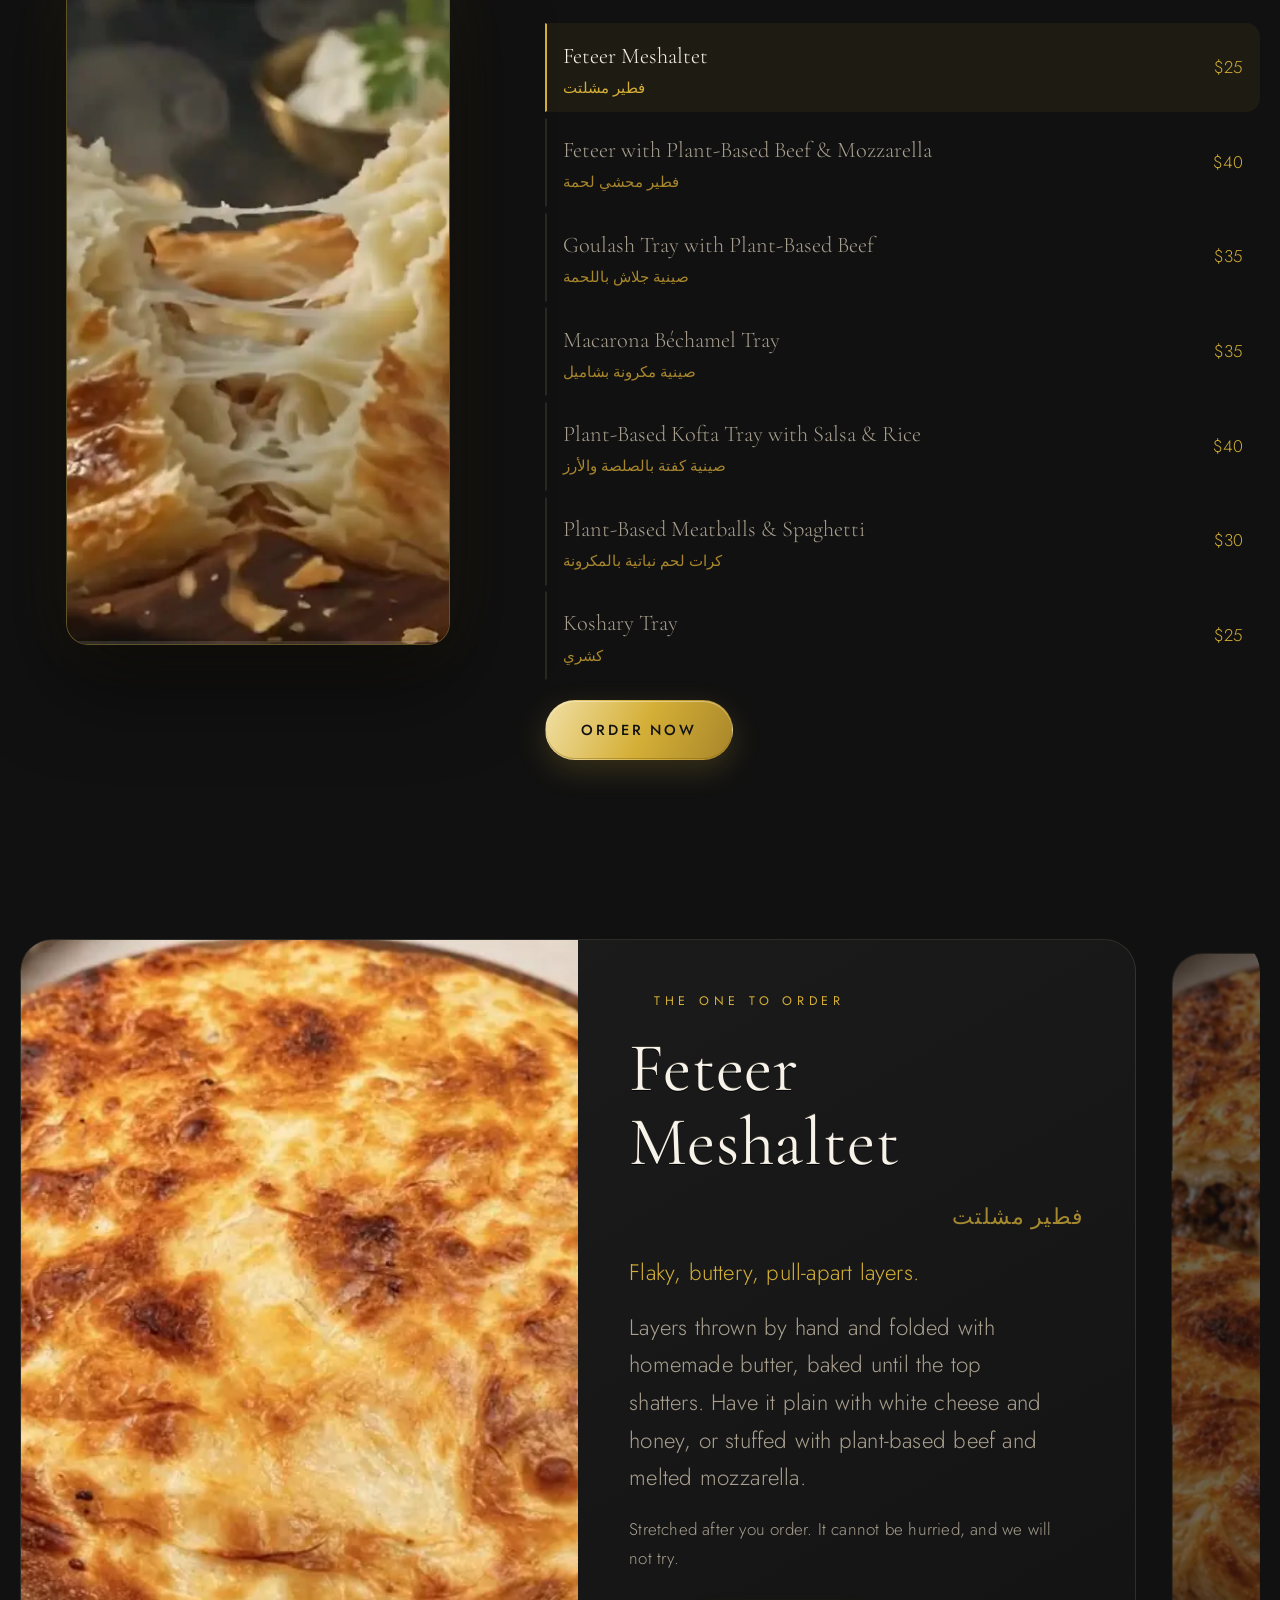
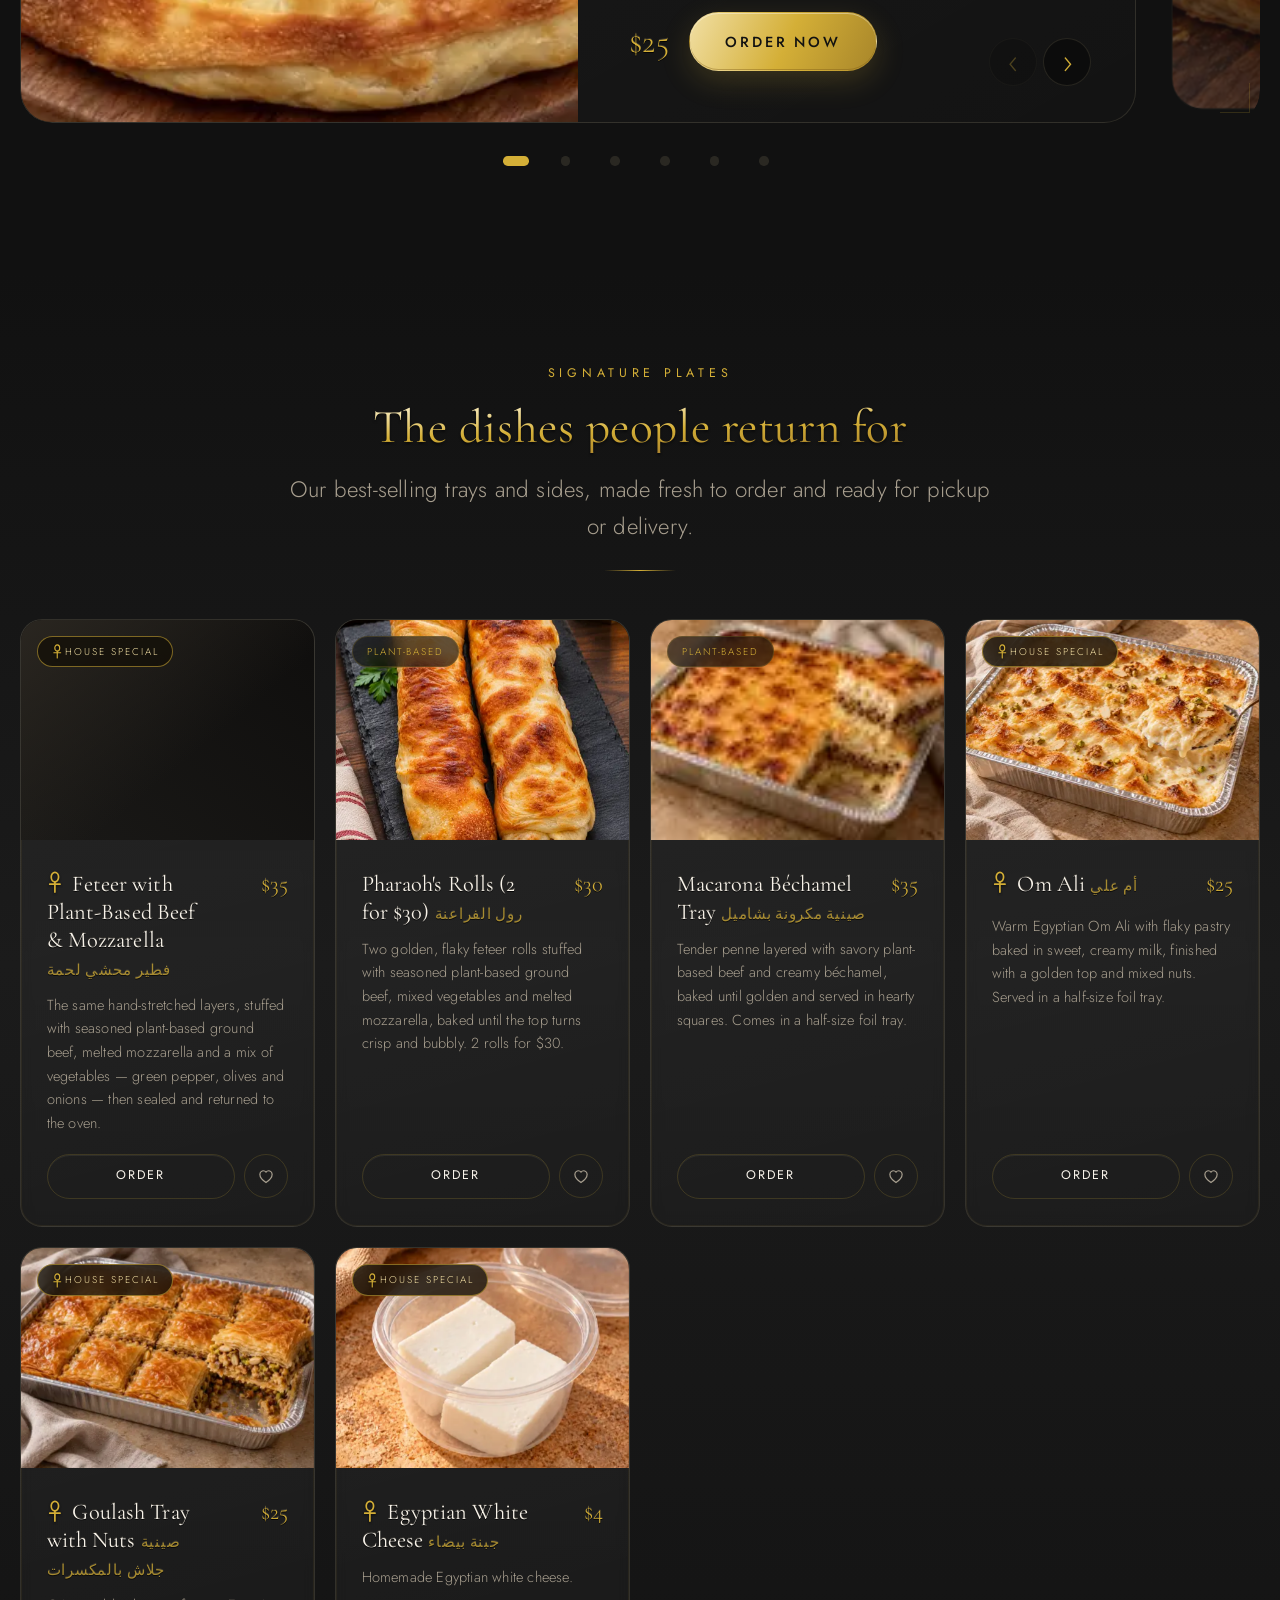
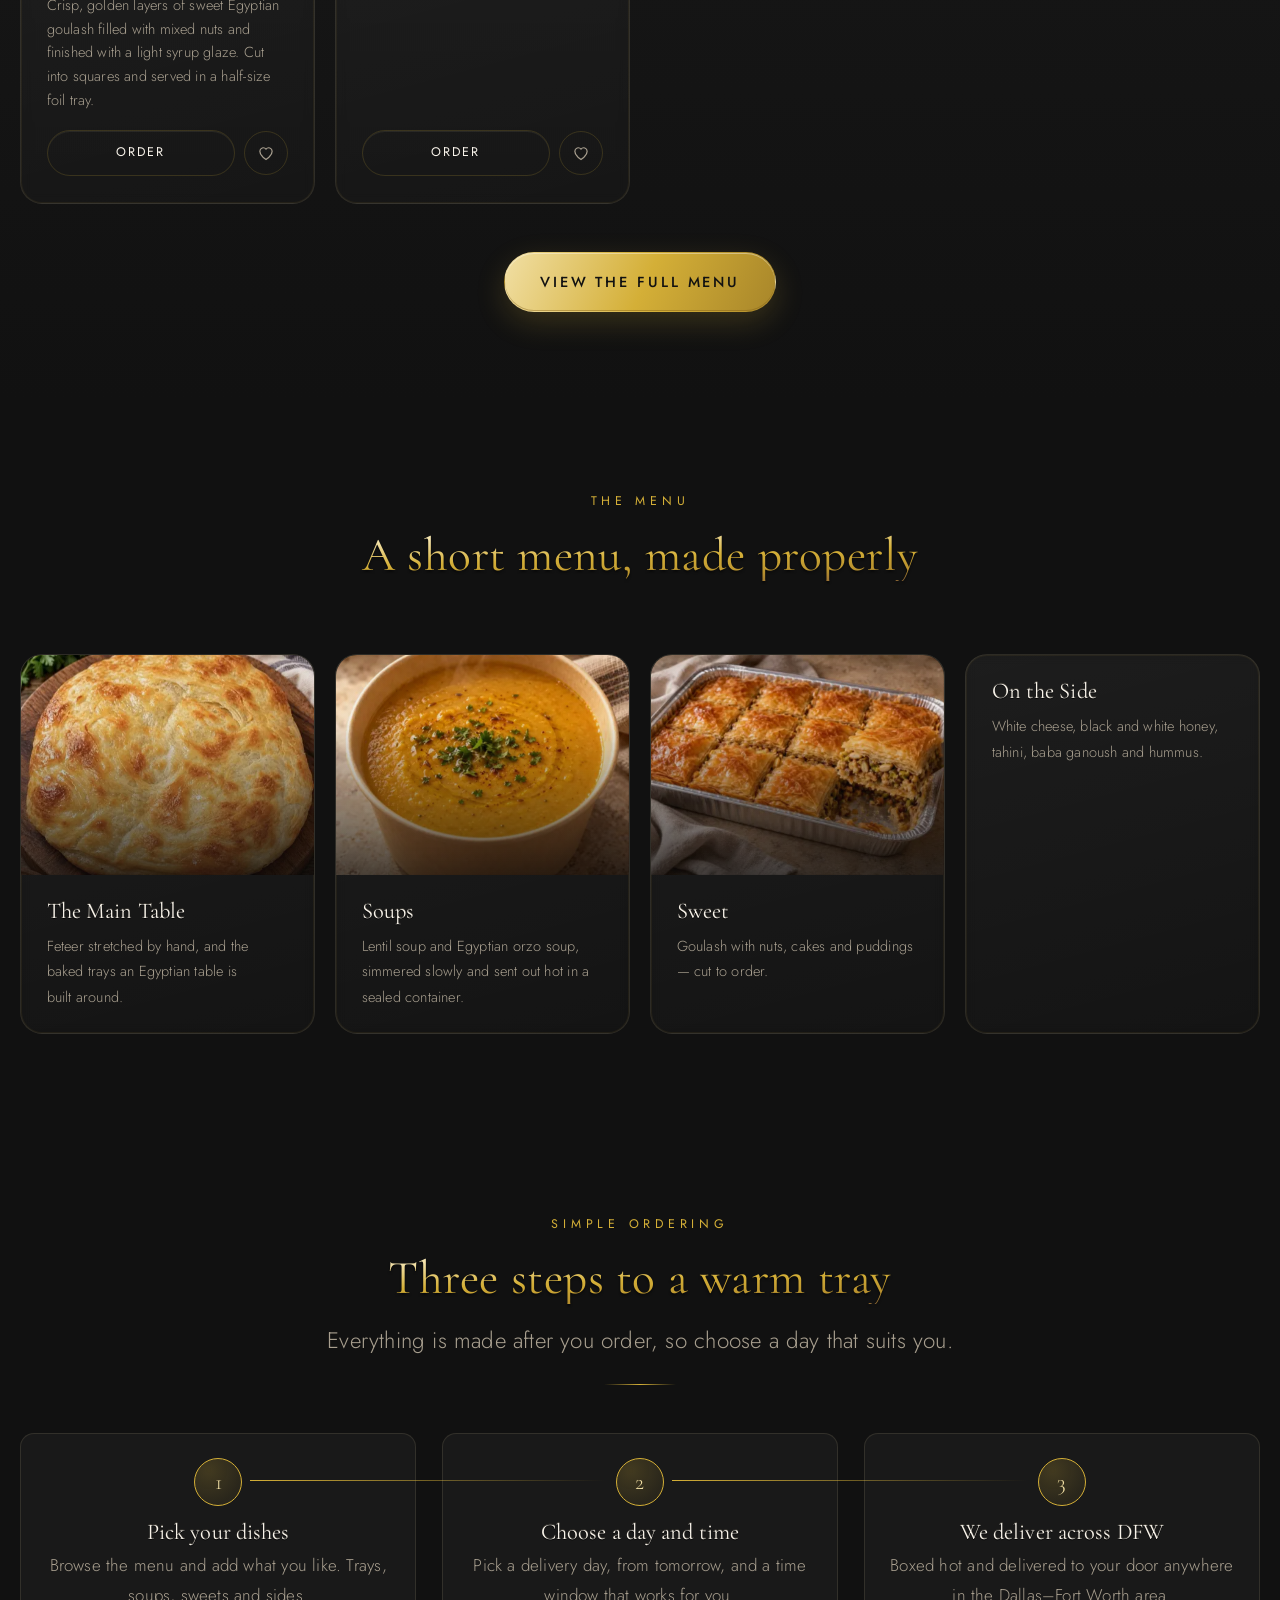
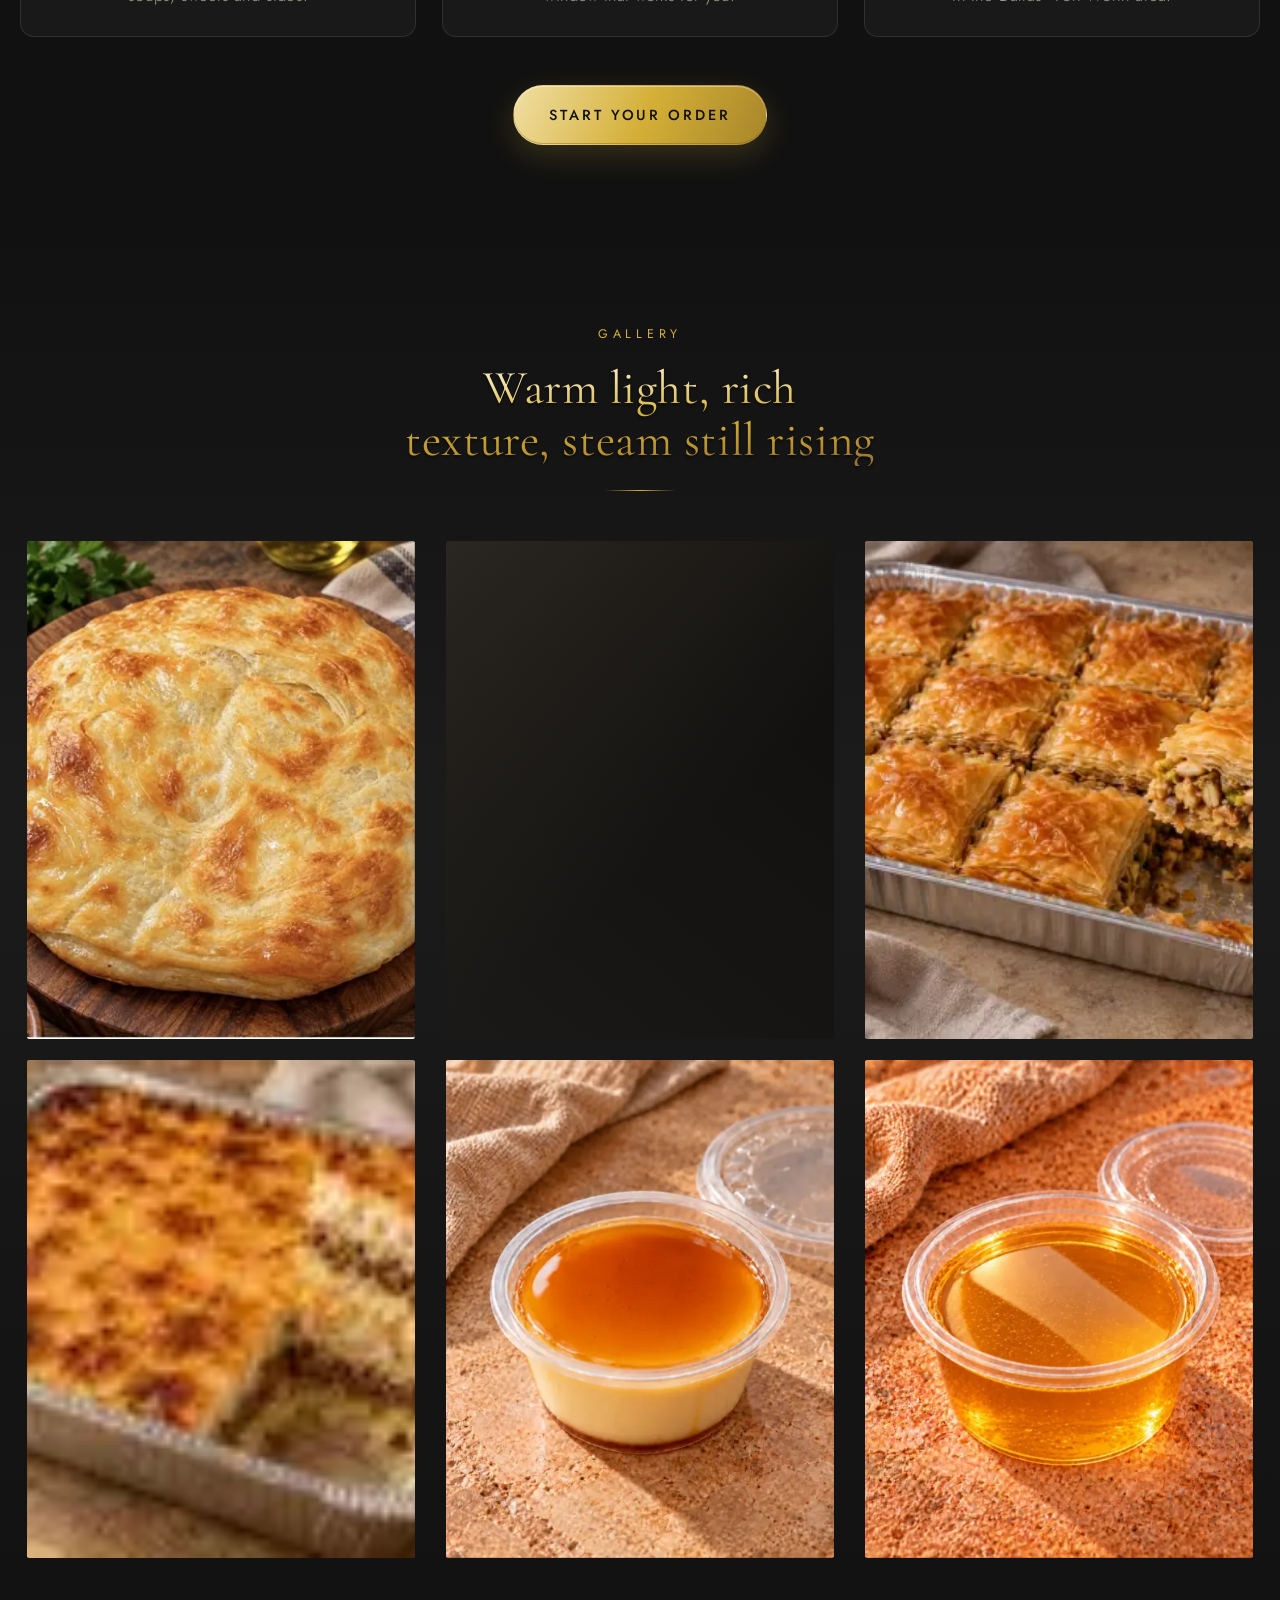
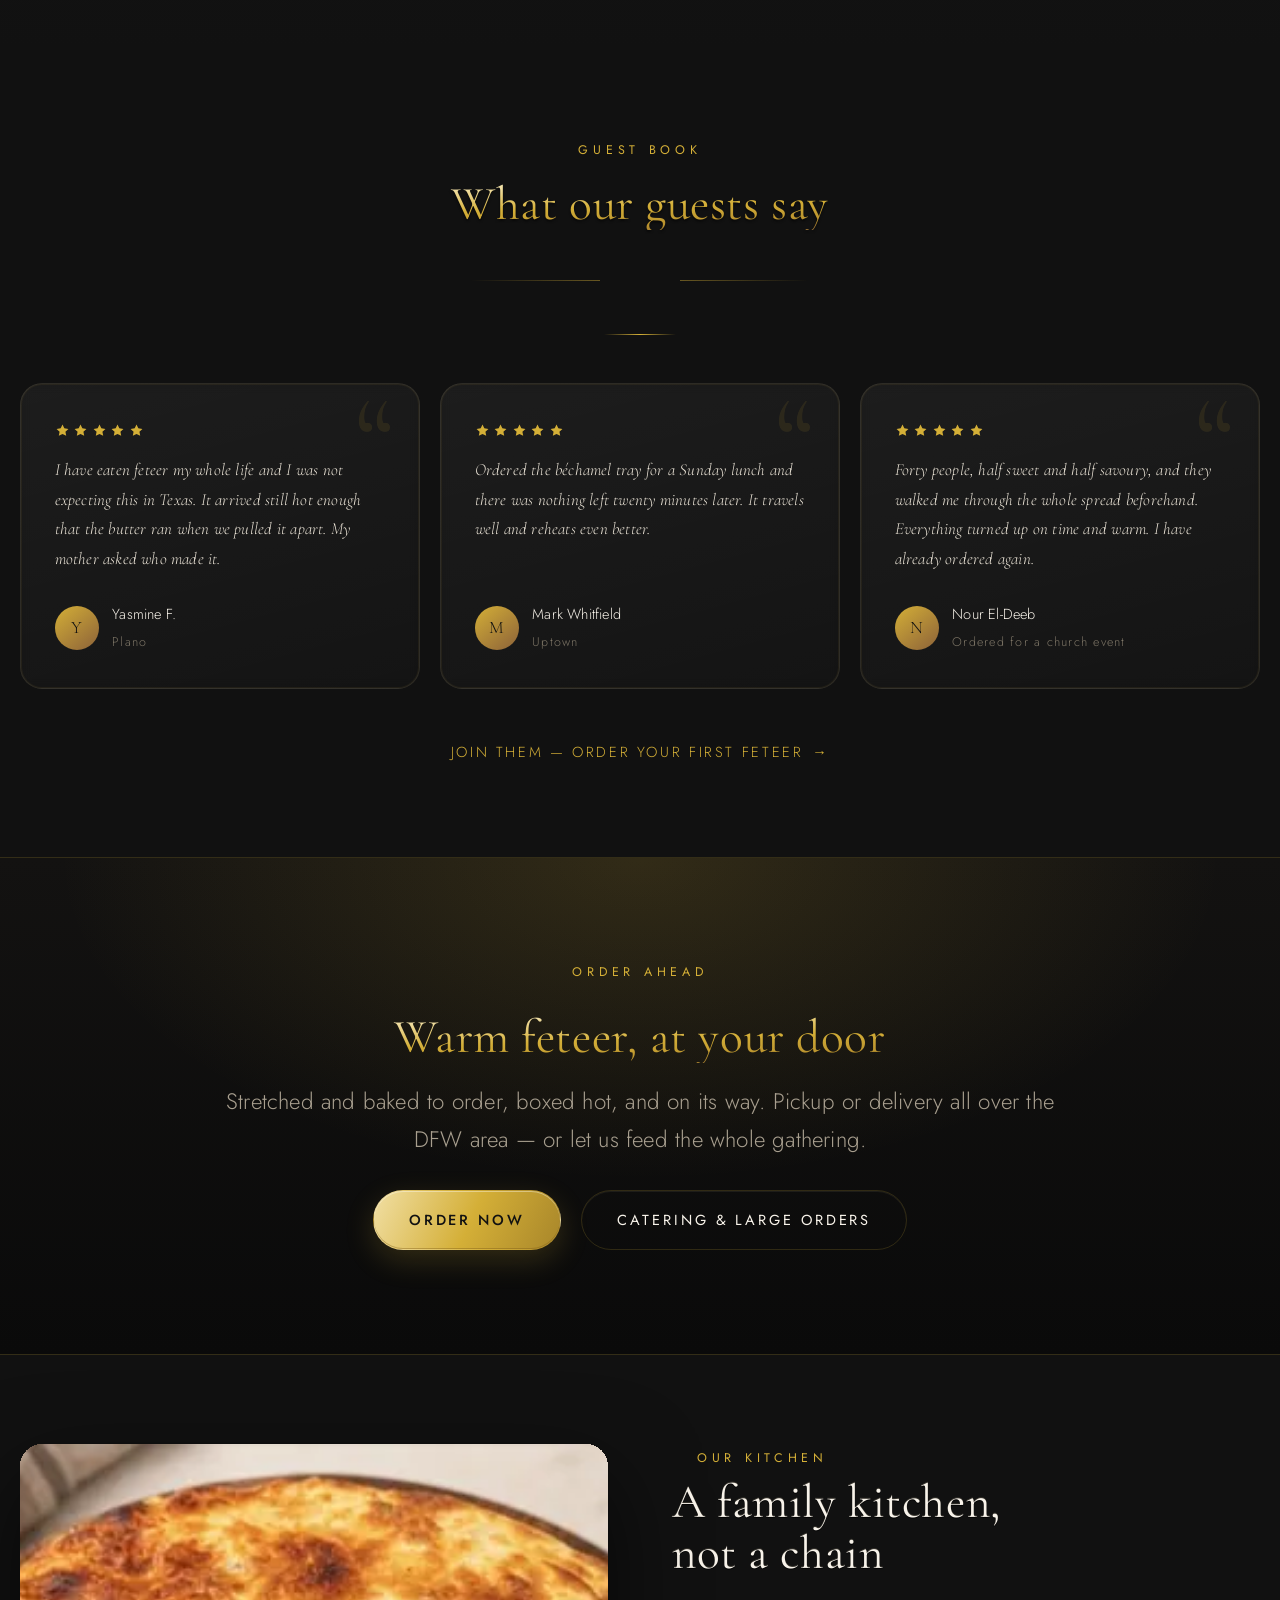
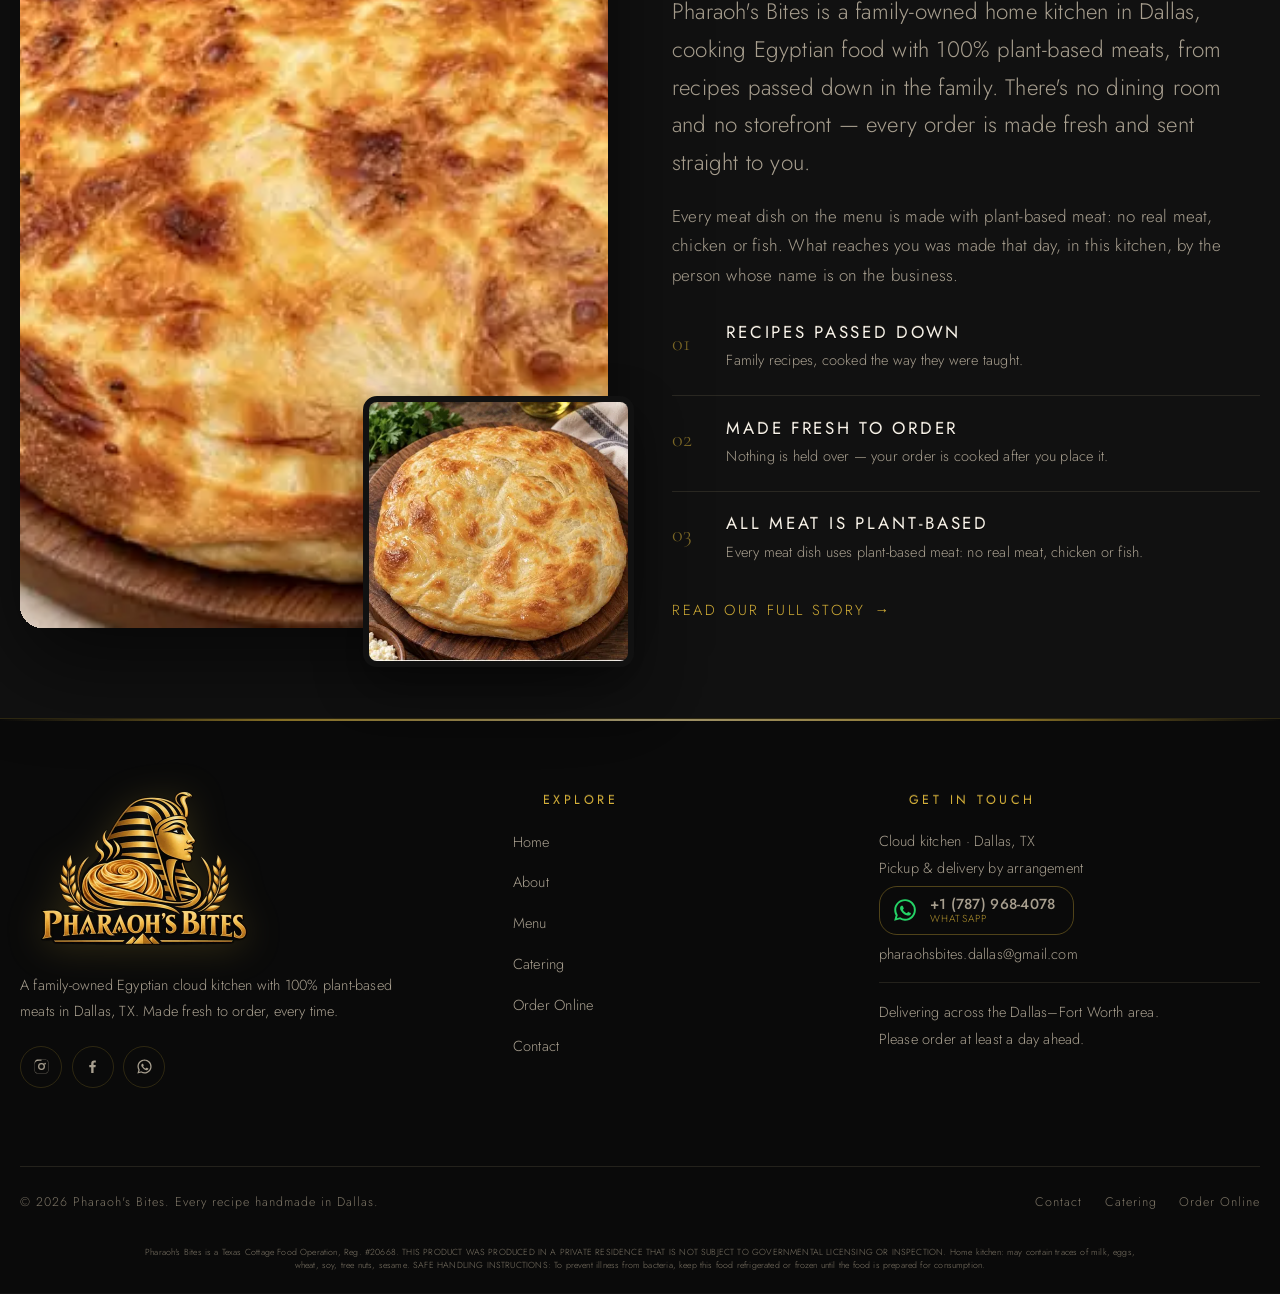
==== commit de6b9e3a: "Stuffed feteer price $40 -> $35 Co-Authored-By: Claude Sonnet 5.5 <noreply@anthropic.com> Claude-Ses" ====
--- a/index.html
+++ b/index.html
@@ -242,7 +242,7 @@
             <p class="lead" style="color:var(--gold)">The same hand-stretched layers, stuffed.</p>
             <p class="lead">Seasoned plant-based ground beef, melted mozzarella, green pepper, olives and onions, sealed in the dough and returned to the oven.</p>
             <div class="flex gap-3 wrap items-center mt-3">
-              <span class="dish__price" style="font-size:var(--step-2)">$40</span>
+              <span class="dish__price" style="font-size:var(--step-2)">$35</span>
               <a class="btn btn--gold" href="order.html">Order Now</a>
             </div>
           </div>
@@ -554,7 +554,7 @@
 </footer>
 
 <script src="assets/js/config.js?v=117"></script>
-<script src="assets/js/data.js?v=119"></script>
+<script src="assets/js/data.js?v=121"></script>
 <script src="assets/js/main.js?v=149" defer></script>
 <script src="assets/js/motion.js?v=12" defer></script>
 </body>
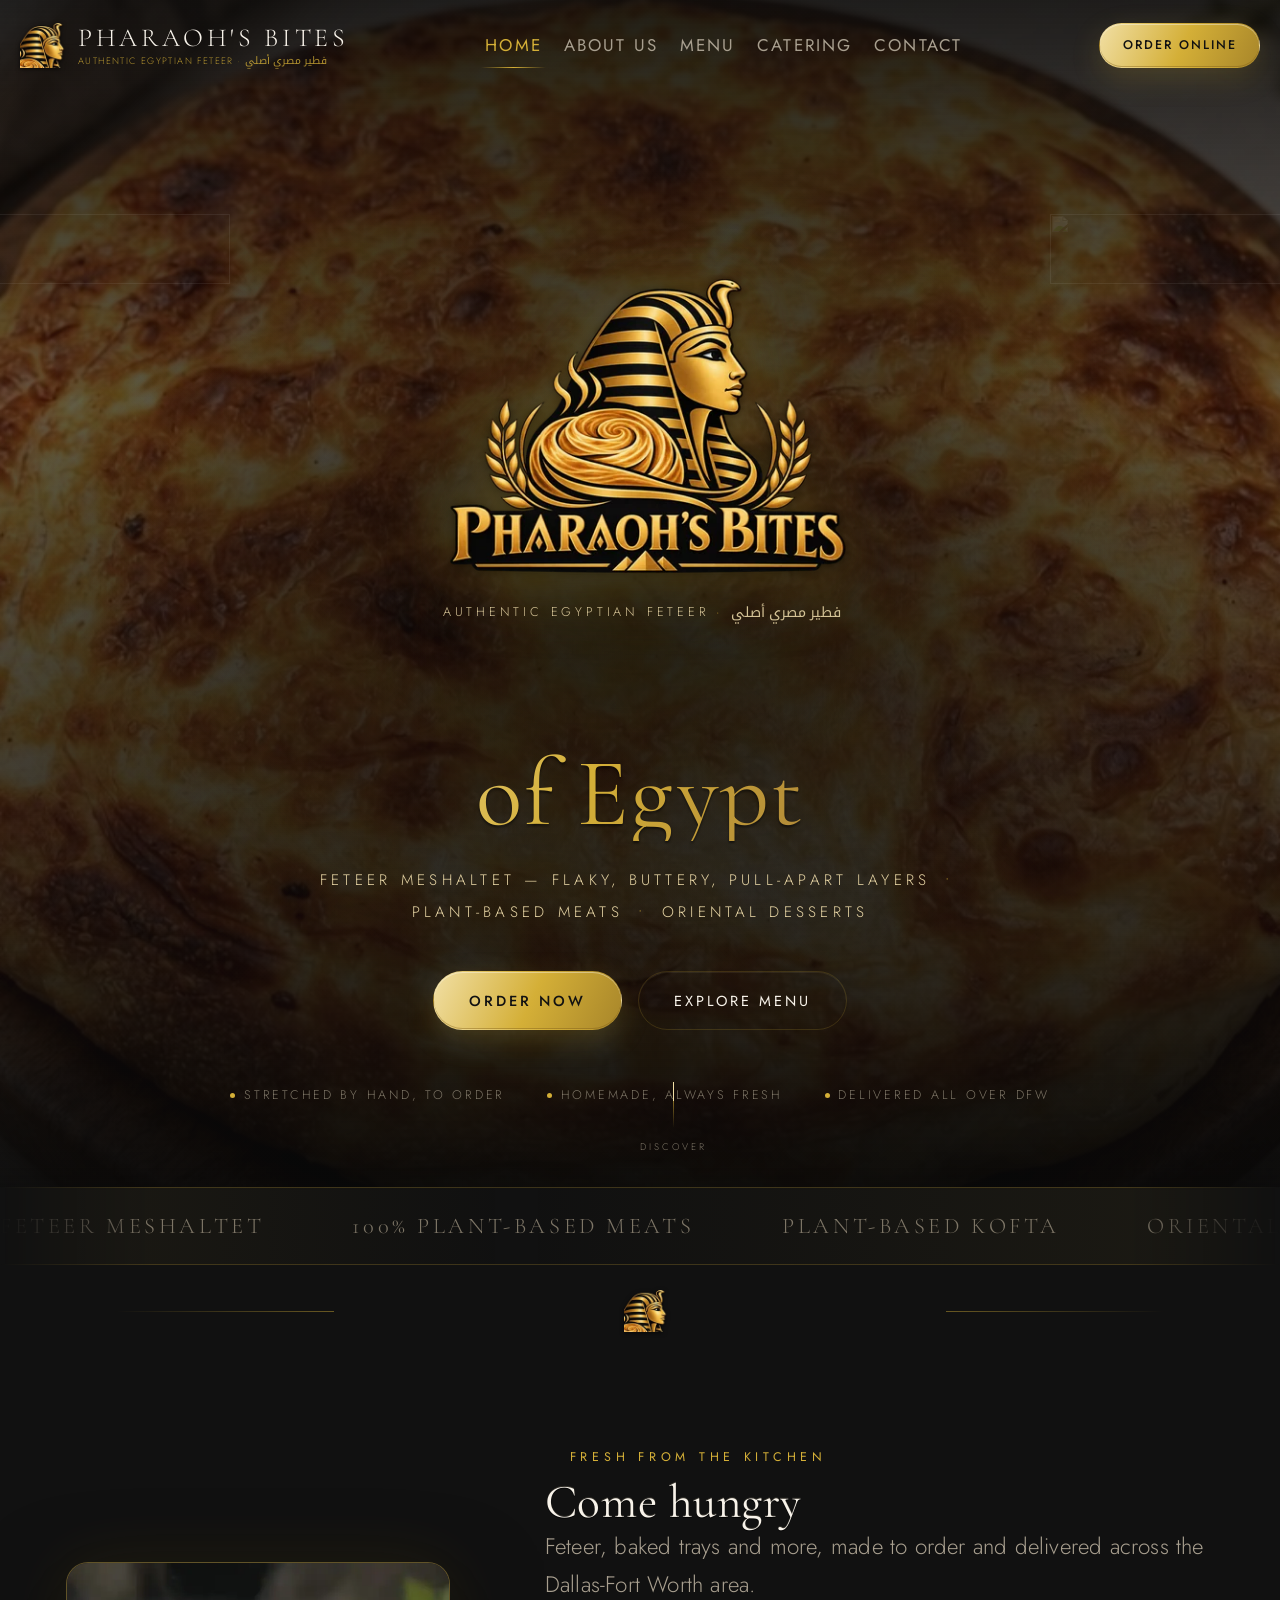
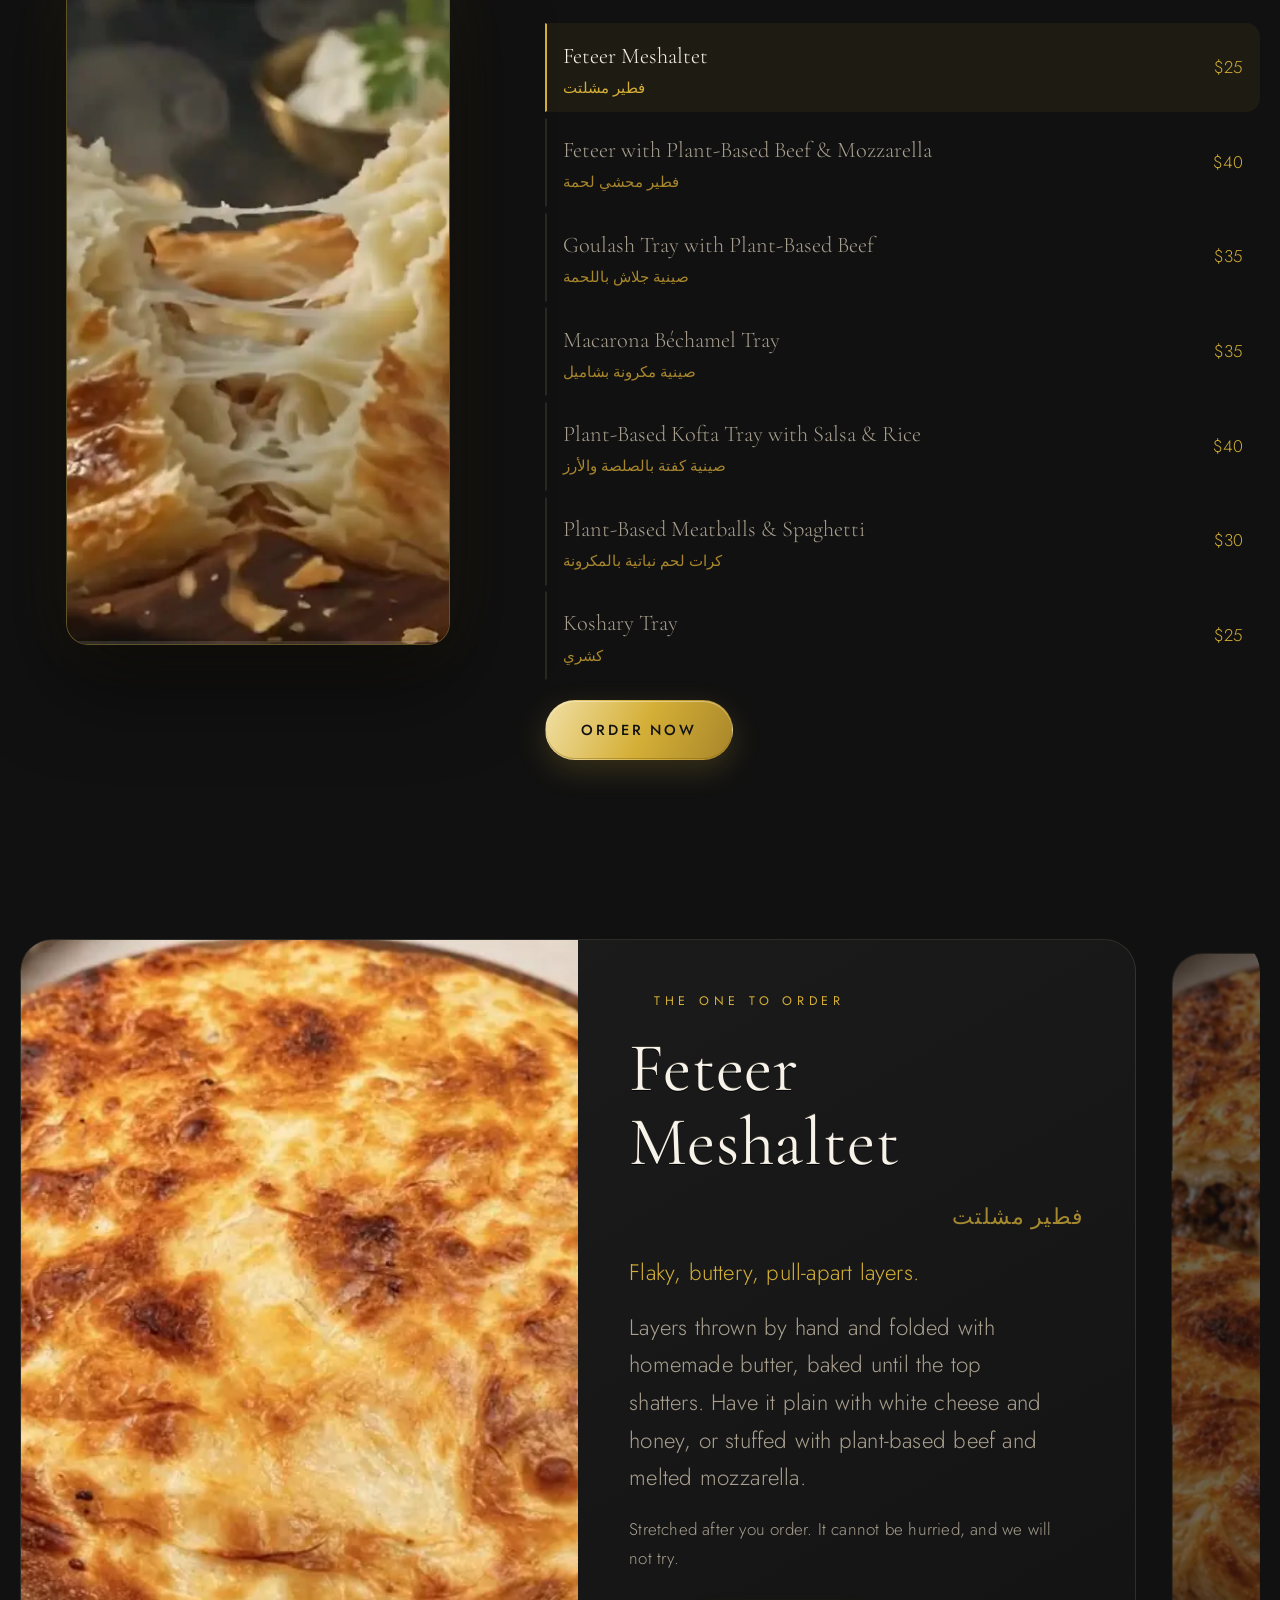
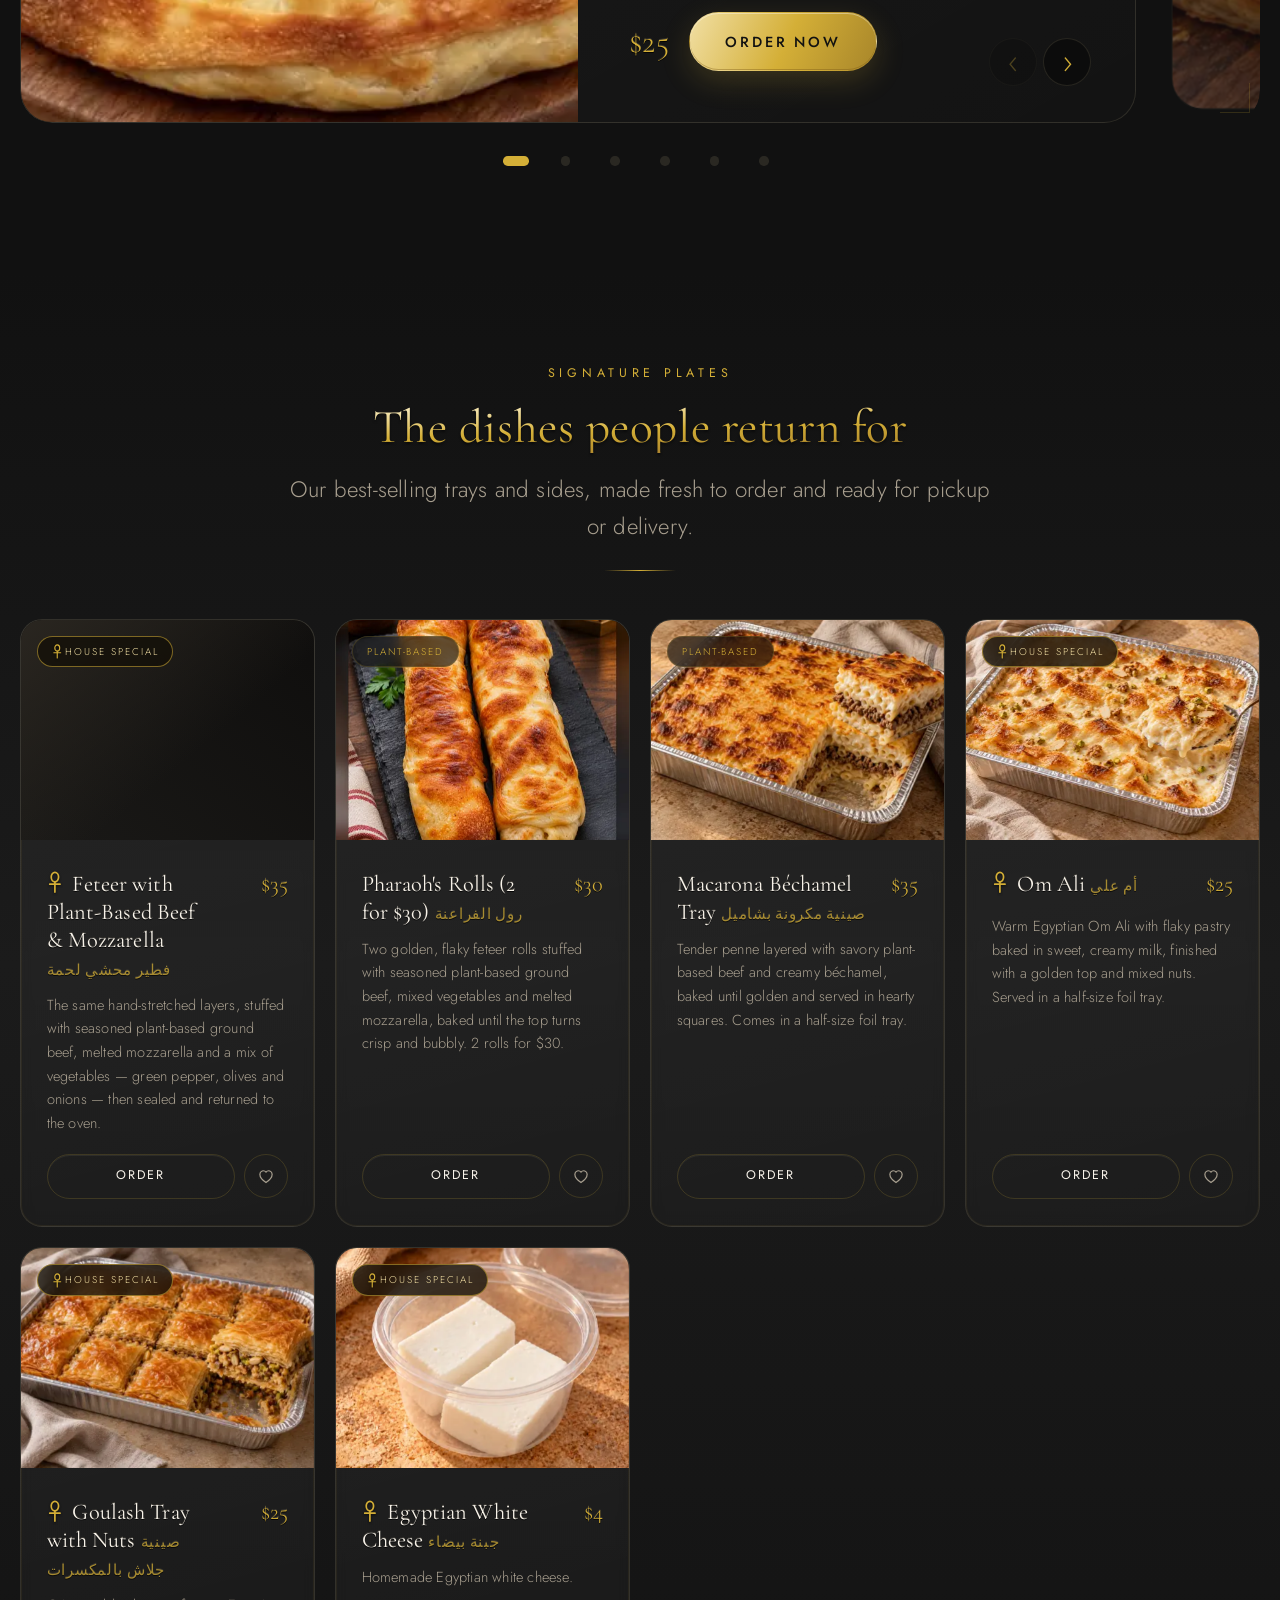
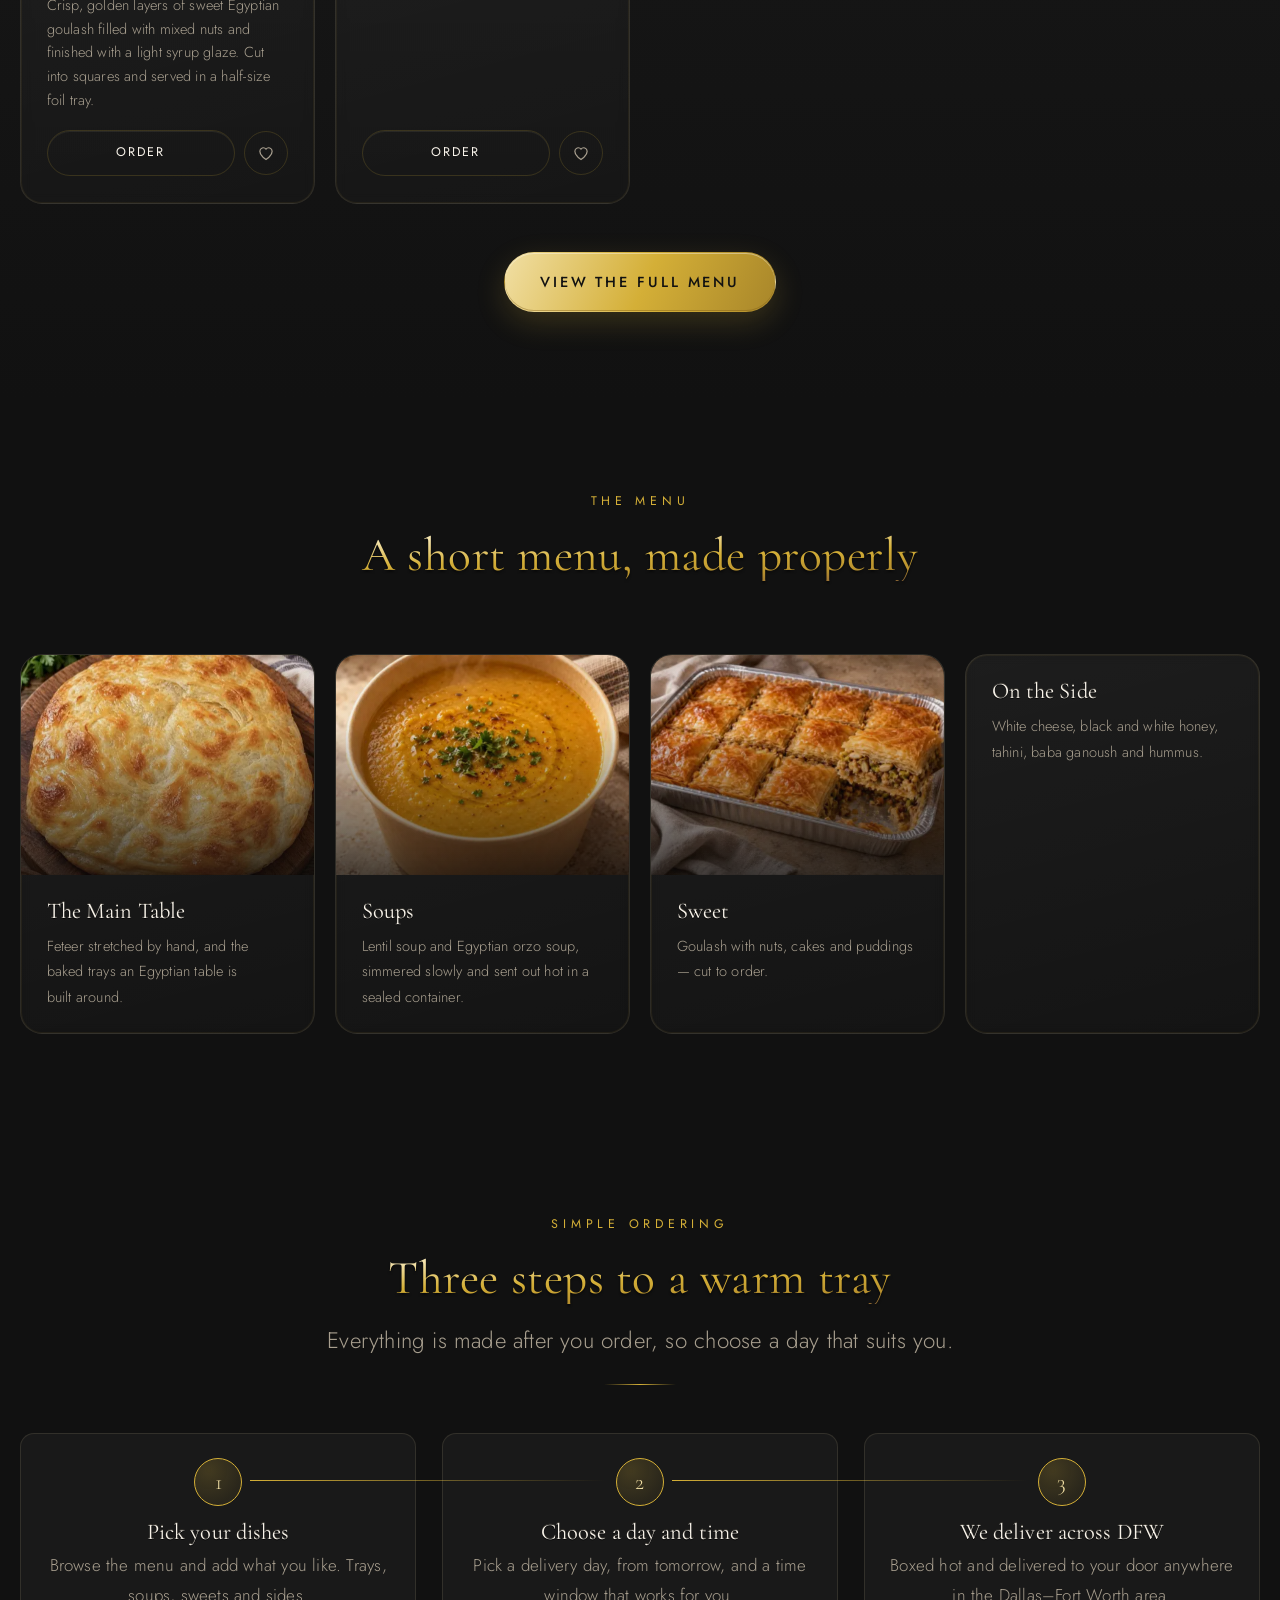
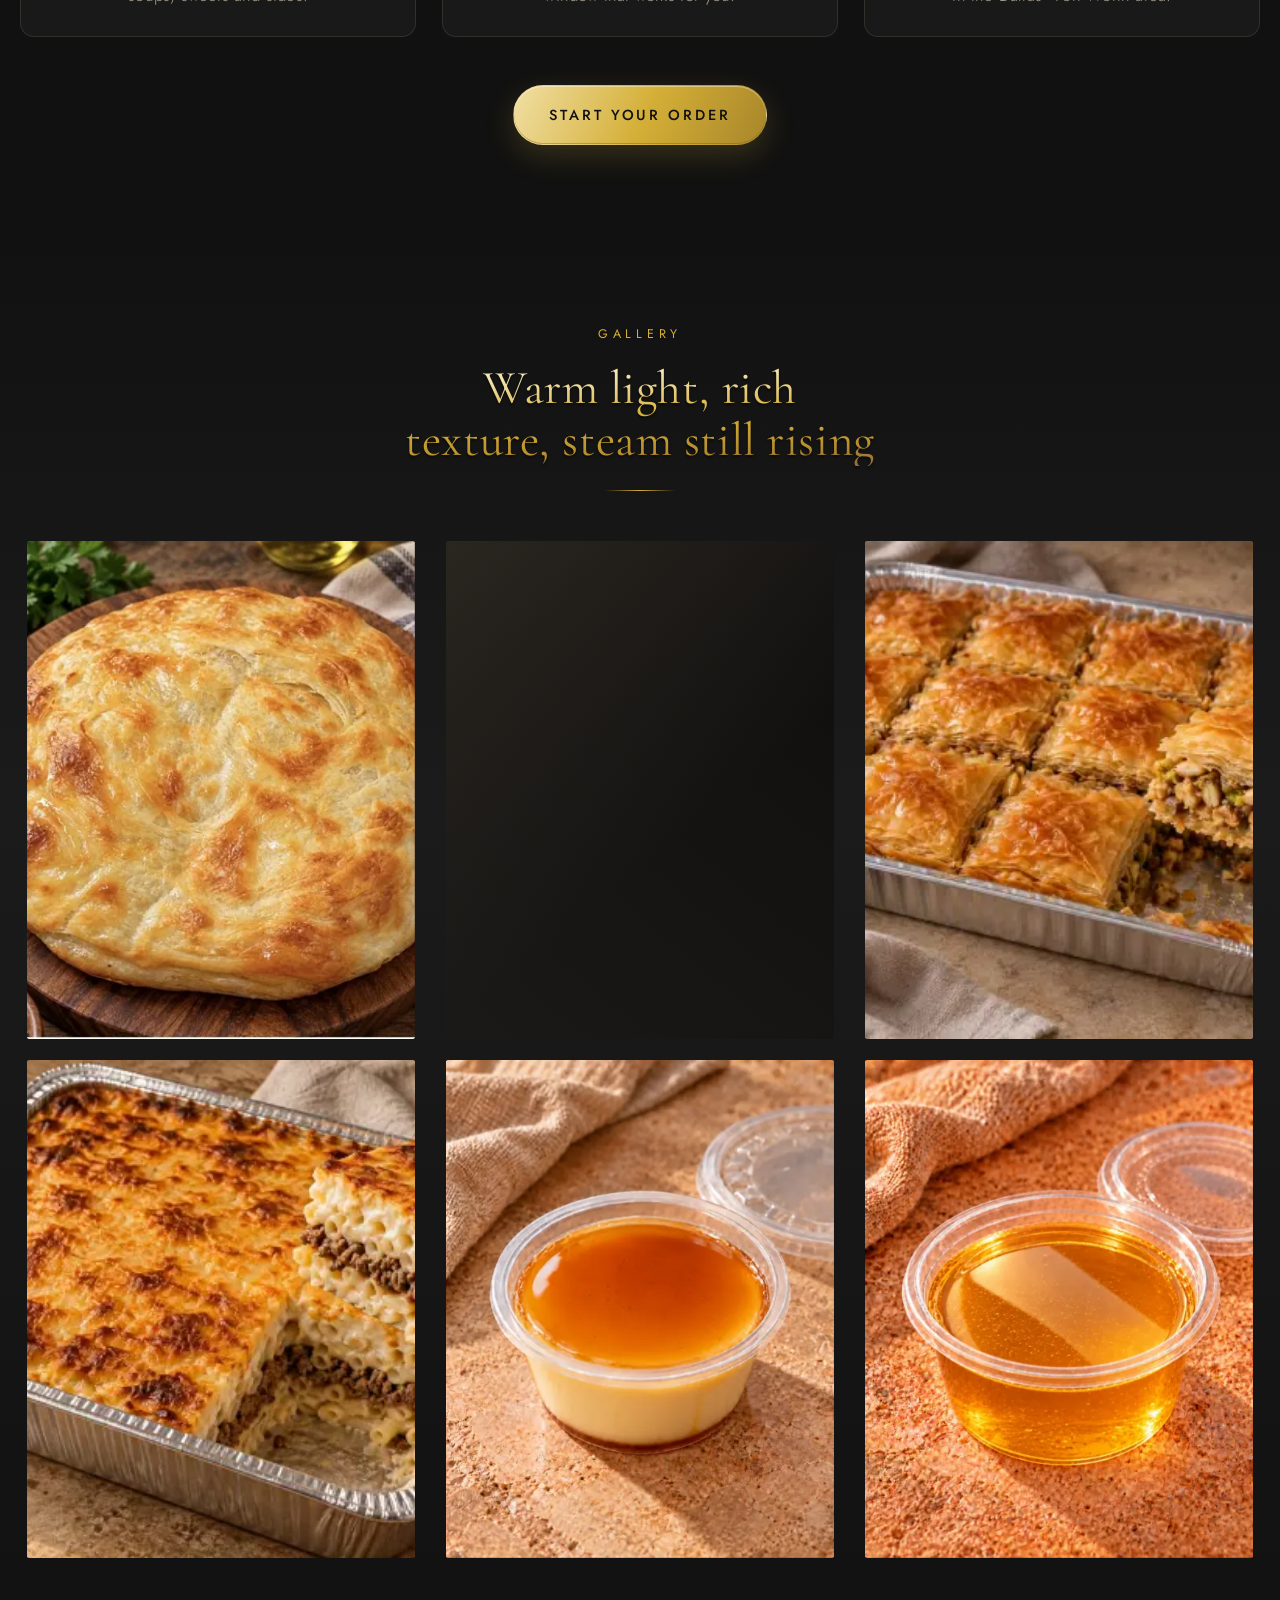
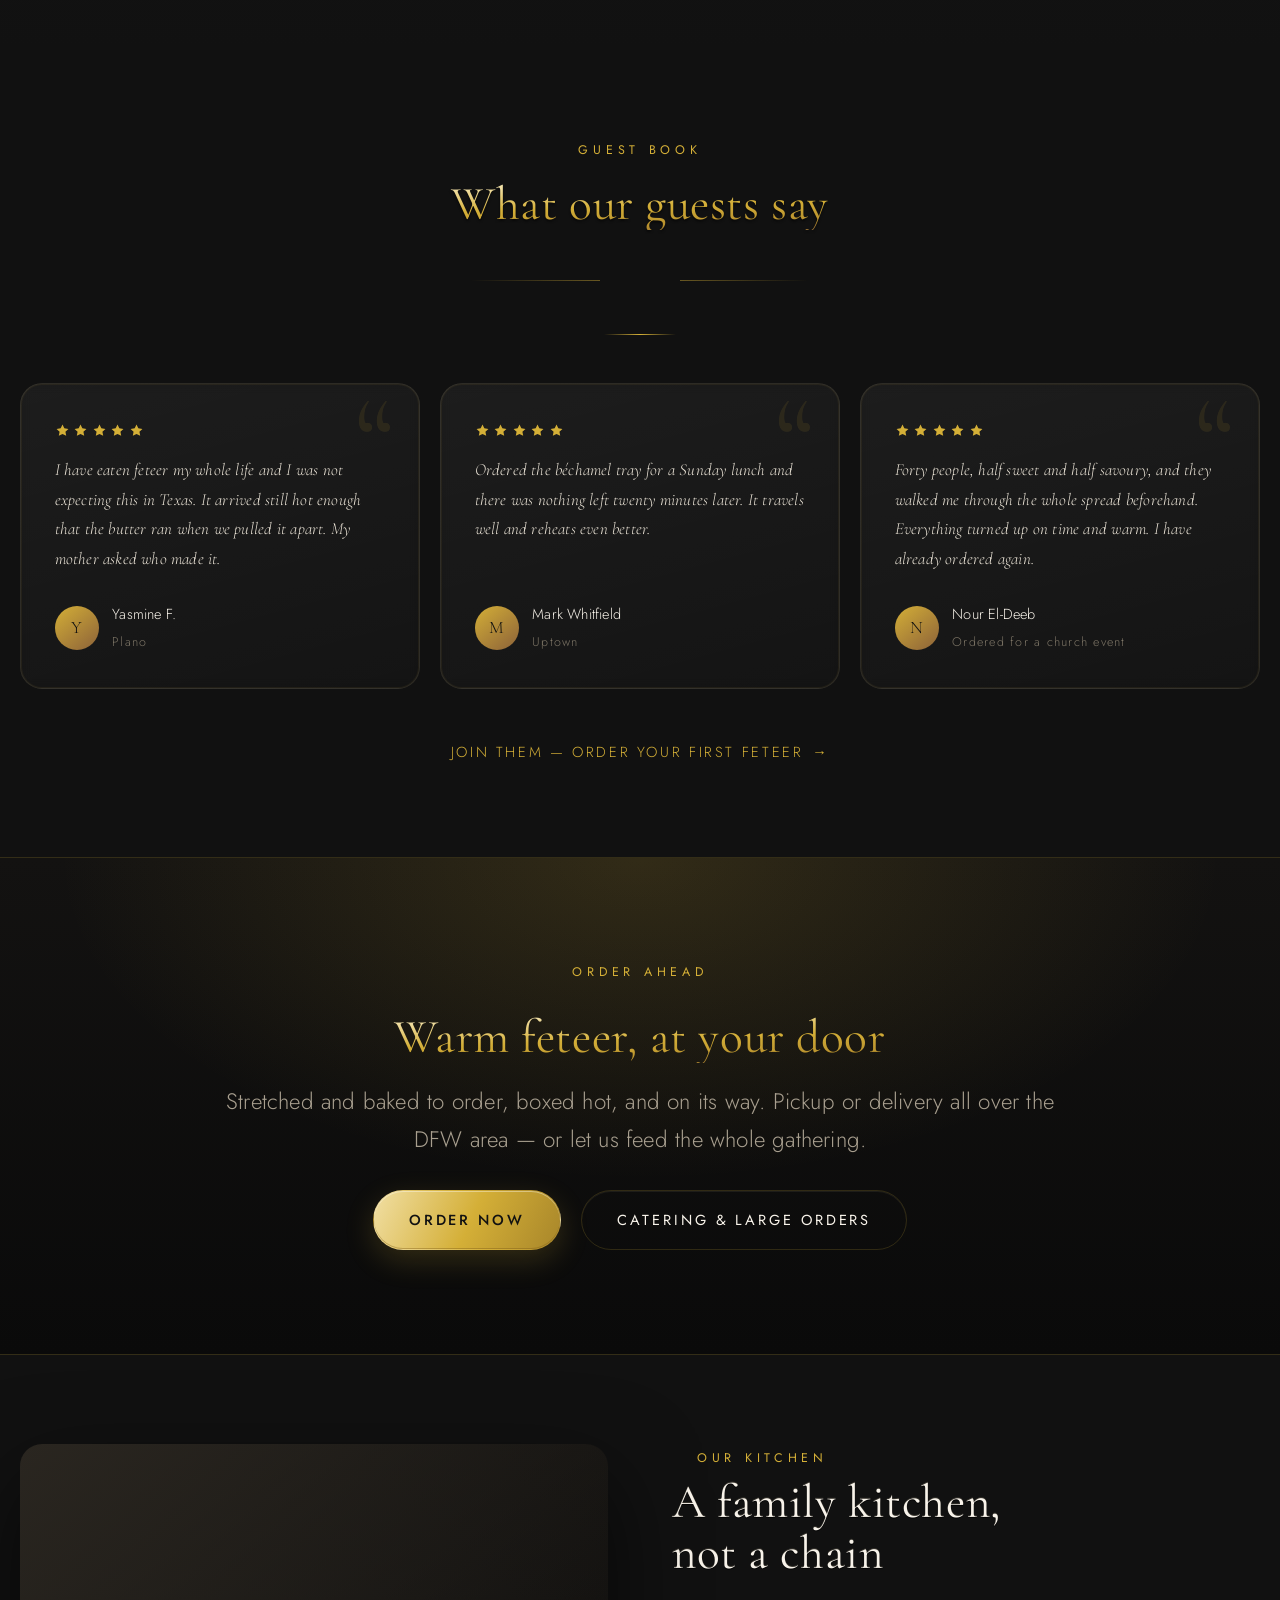
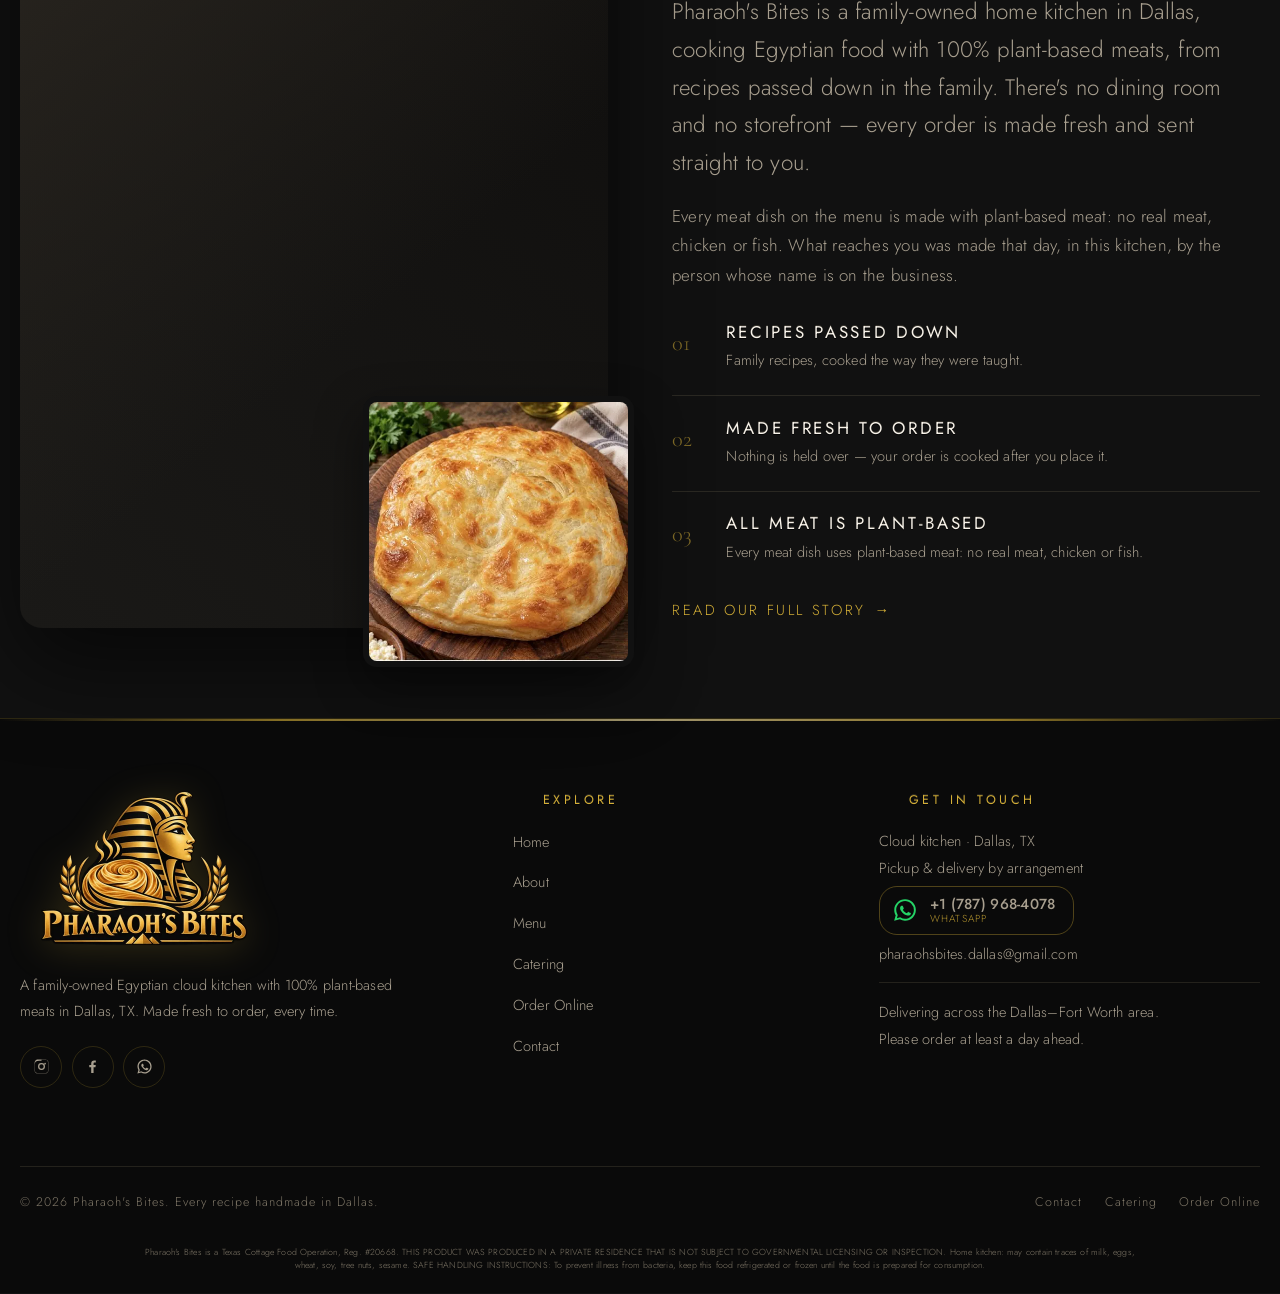
==== commit 5fd1a803: "Pharaoh's Rolls: show the full photo (square, nothing cut) and a bigger thumbnail Co-Authored-By: Cl" ====
--- a/index.html
+++ b/index.html
@@ -34,7 +34,7 @@
 <link rel="preload" href="assets/fonts/jost-normal-latin.woff2" as="font" type="font/woff2" crossorigin>
 <link rel="preload" as="image" imagesrcset="assets/img/brand/w/logo-header-320.webp 320w, assets/img/brand/w/logo-header-480.webp 480w, assets/img/brand/w/logo-header-640.webp 640w" imagesizes="(min-width: 700px) 400px, 230px" fetchpriority="high">
 <link rel="stylesheet" href="assets/css/main.css?v=66">
-<link rel="stylesheet" href="assets/css/pages.css?v=169">
+<link rel="stylesheet" href="assets/css/pages.css?v=170">
 <link rel="stylesheet" href="assets/css/pharaonic.css?v=62">
 
 <script type="application/ld+json">
@@ -554,8 +554,8 @@
 </footer>
 
 <script src="assets/js/config.js?v=117"></script>
-<script src="assets/js/data.js?v=121"></script>
-<script src="assets/js/main.js?v=149" defer></script>
+<script src="assets/js/data.js?v=122"></script>
+<script src="assets/js/main.js?v=150" defer></script>
 <script src="assets/js/motion.js?v=12" defer></script>
 </body>
 </html>
--- a/assets/css/pages.css
+++ b/assets/css/pages.css
@@ -2237,3 +2237,8 @@
 .heard__who[hidden] { display: none; }
 .heard__who label { display: block; margin-bottom: .4rem; font-size: var(--step--1); letter-spacing: .08em; color: var(--text-muted); }
 .heard__who input { width: 100%; }
+
+/* A dish whose photo gets a bigger thumbnail (data.js bigPhoto: true) */
+.order-item--bigphoto { grid-template-columns: 172px 1fr auto; }
+@media (max-width: 980px) { .order-item--bigphoto { grid-template-columns: 150px 1fr; } }
+@media (max-width: 480px) { .order-item--bigphoto { grid-template-columns: 126px 1fr; } }
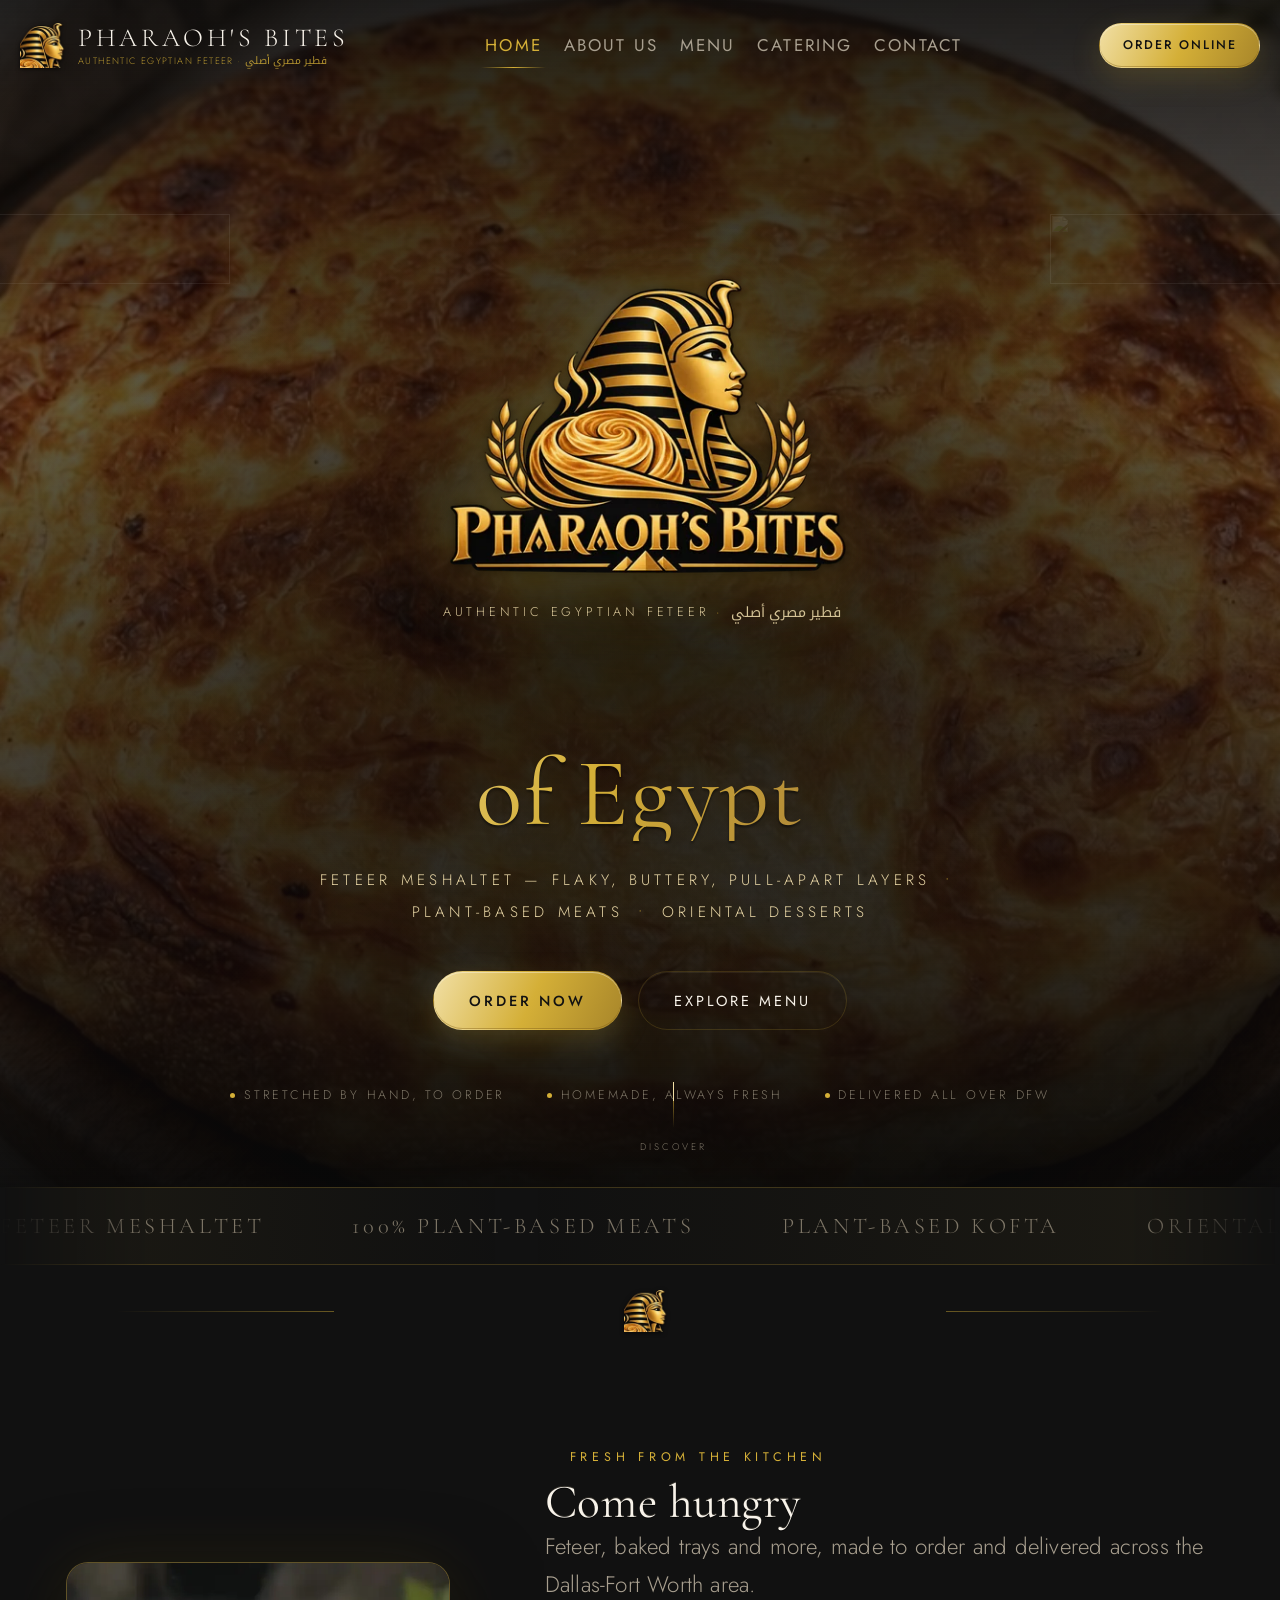
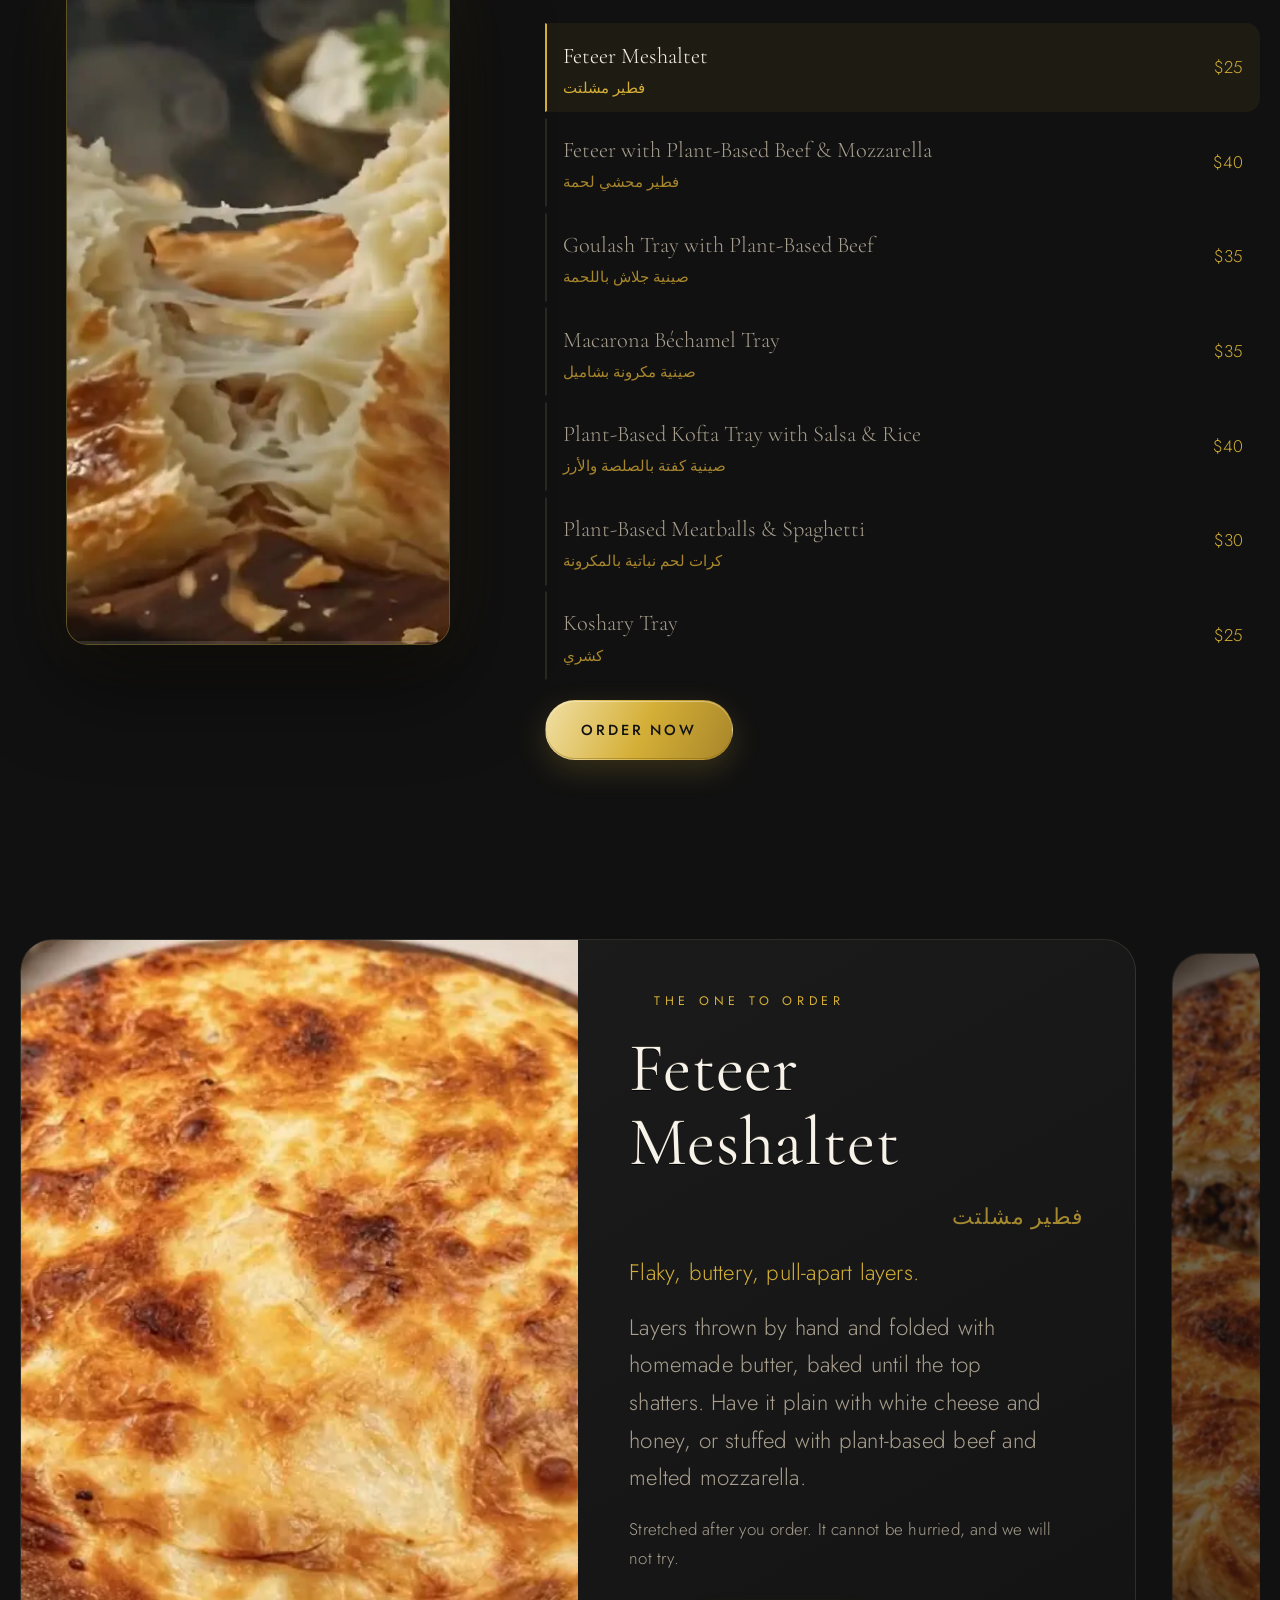
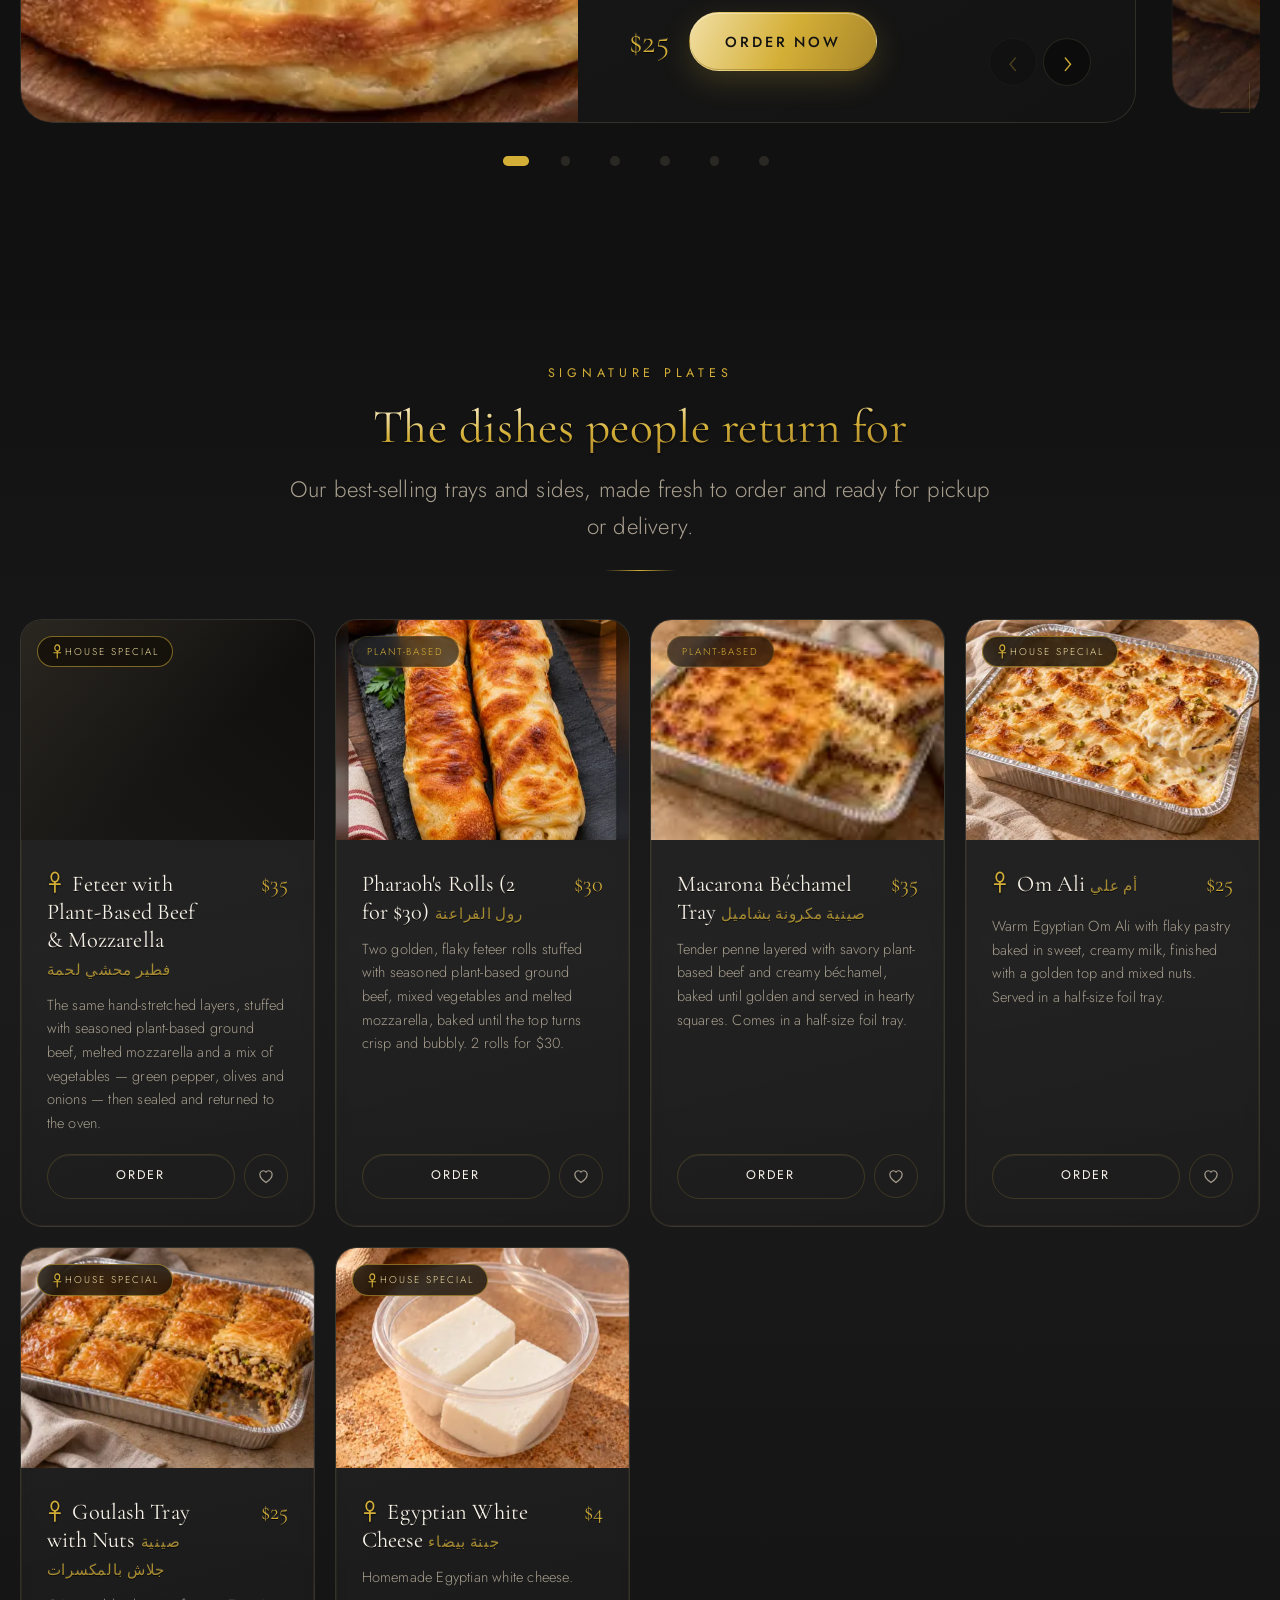
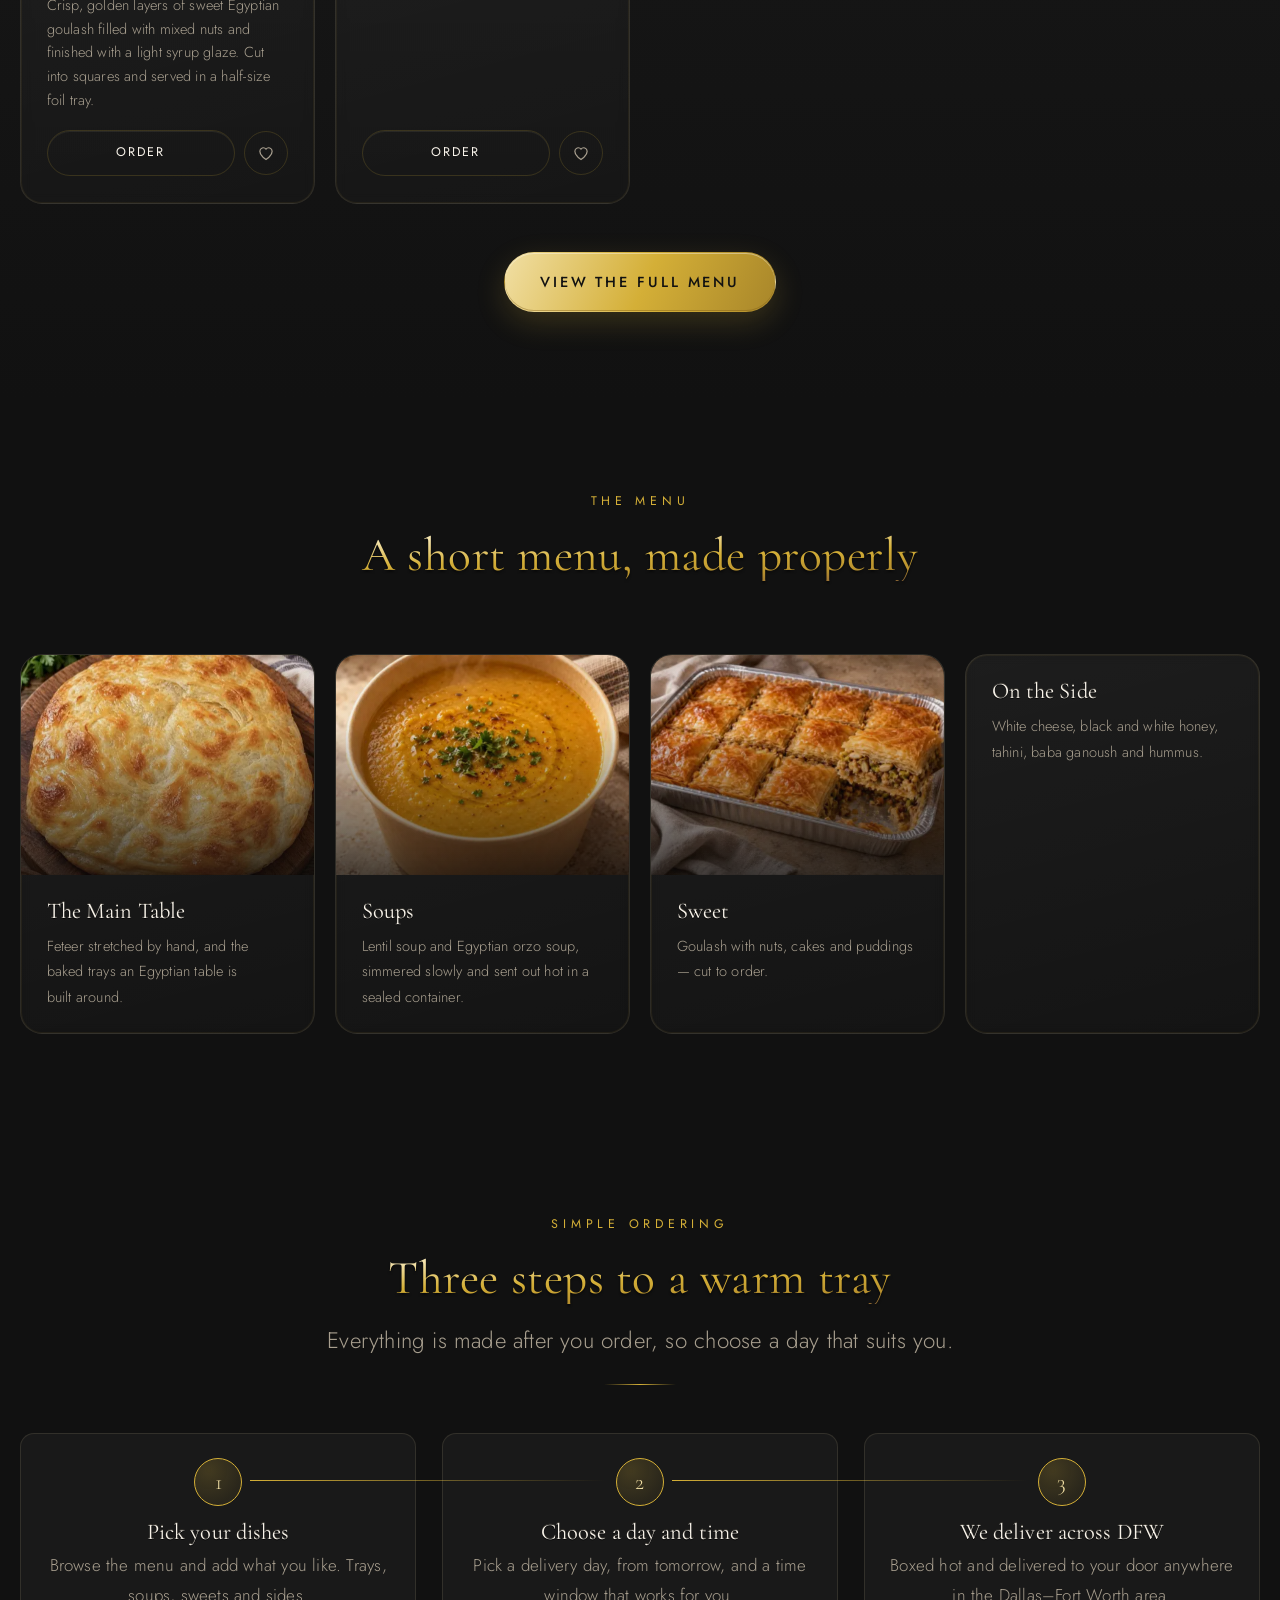
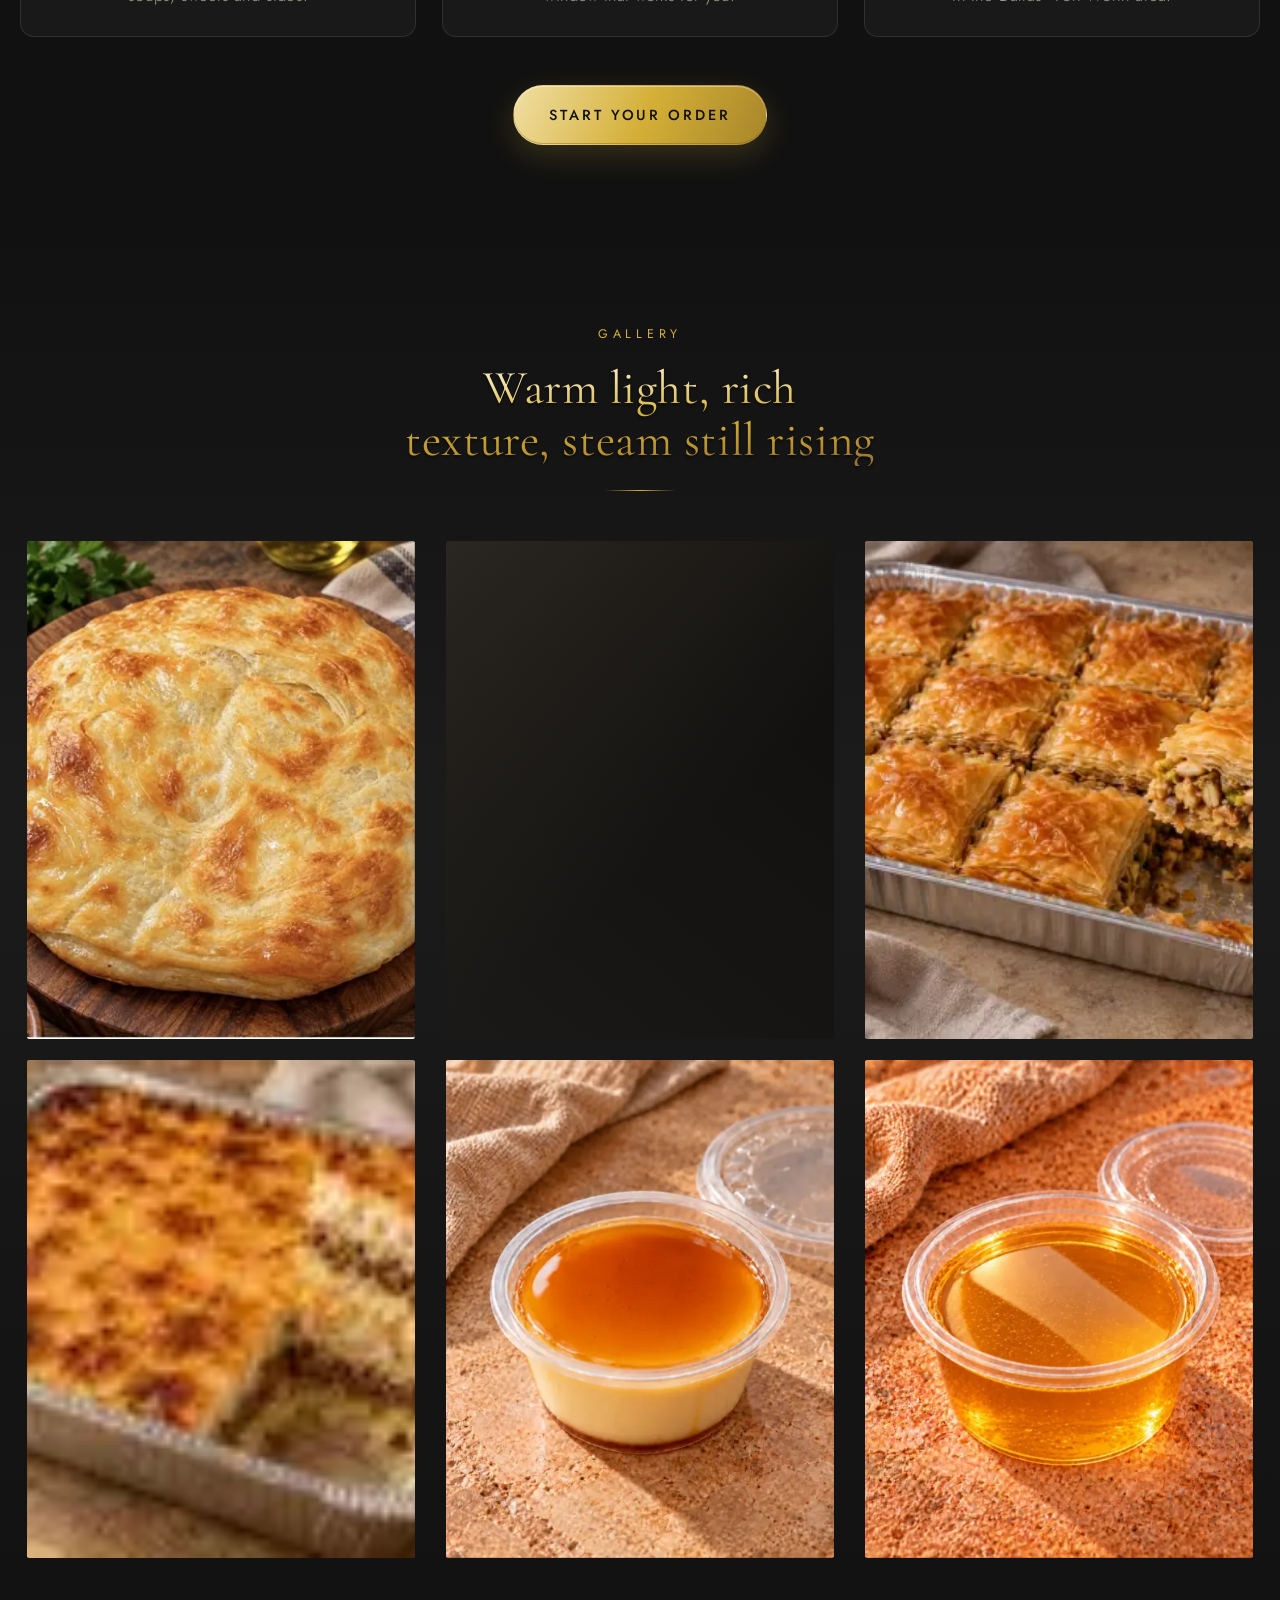
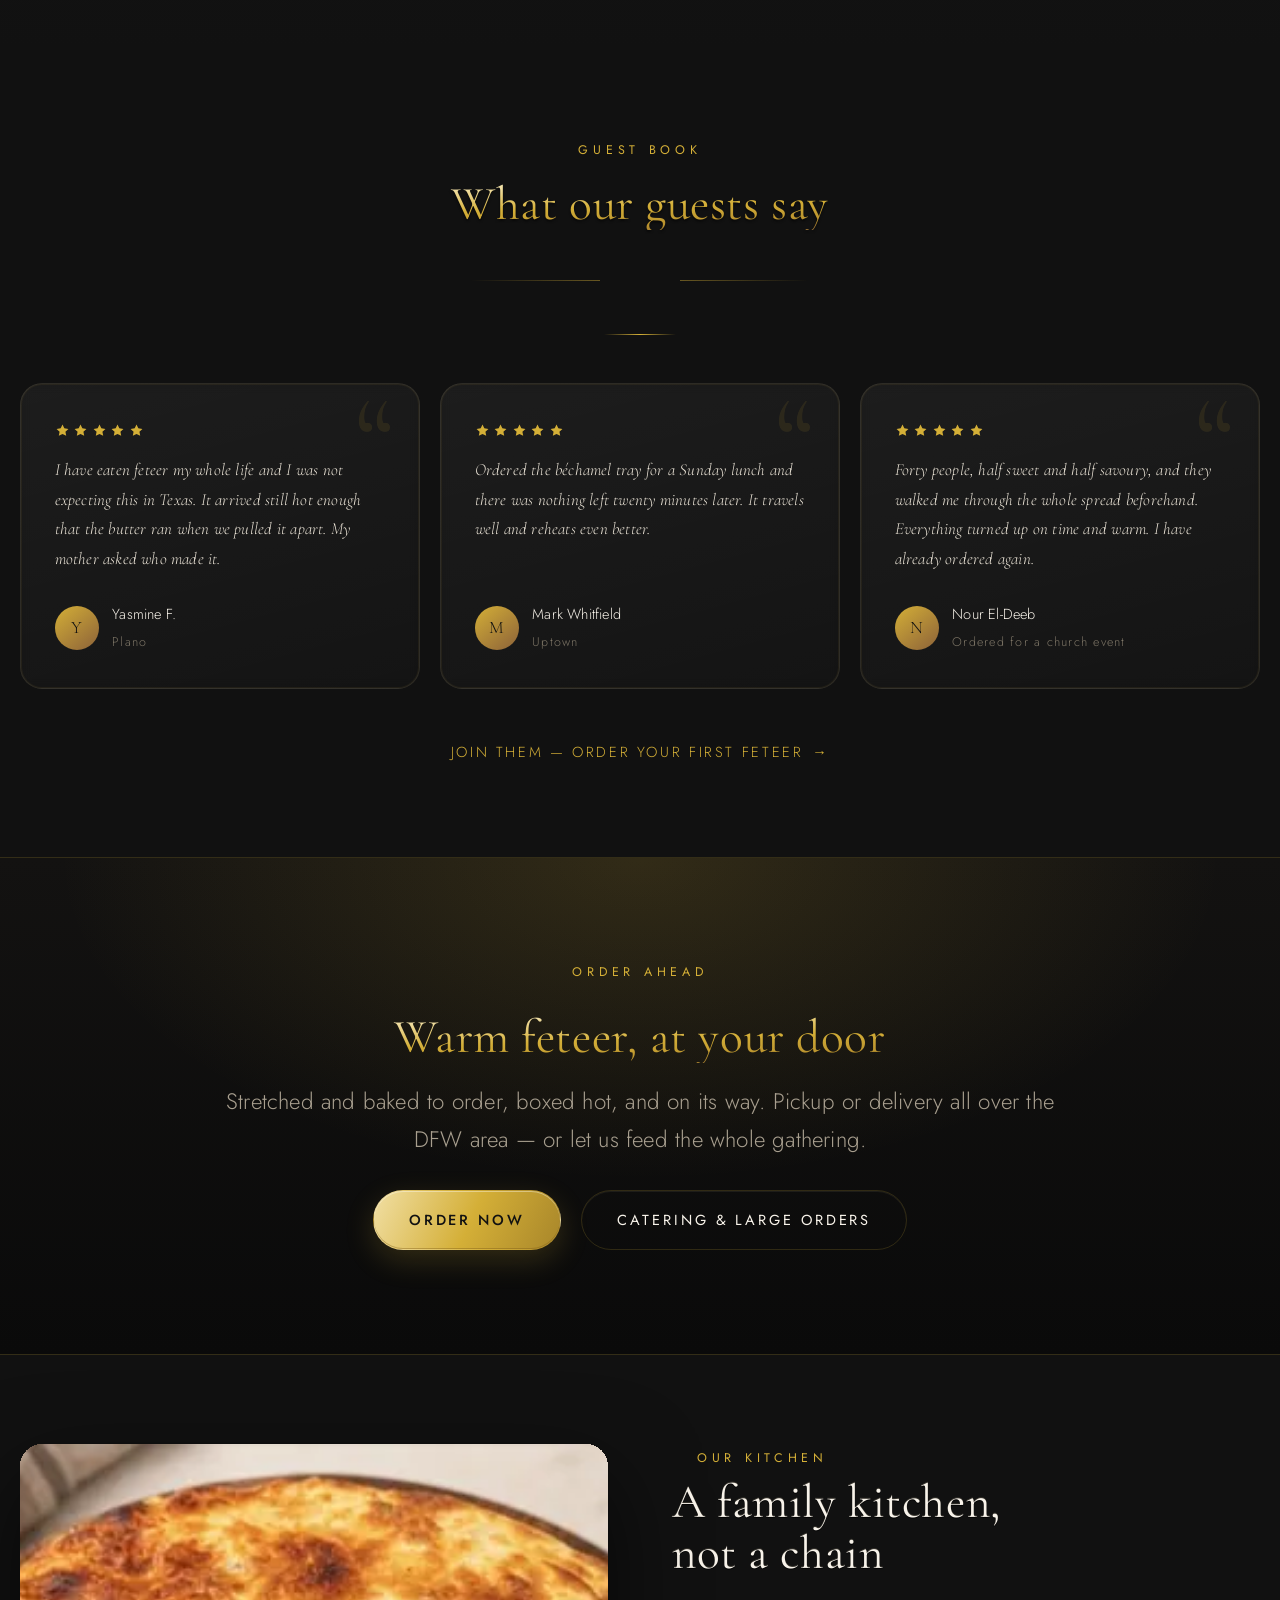
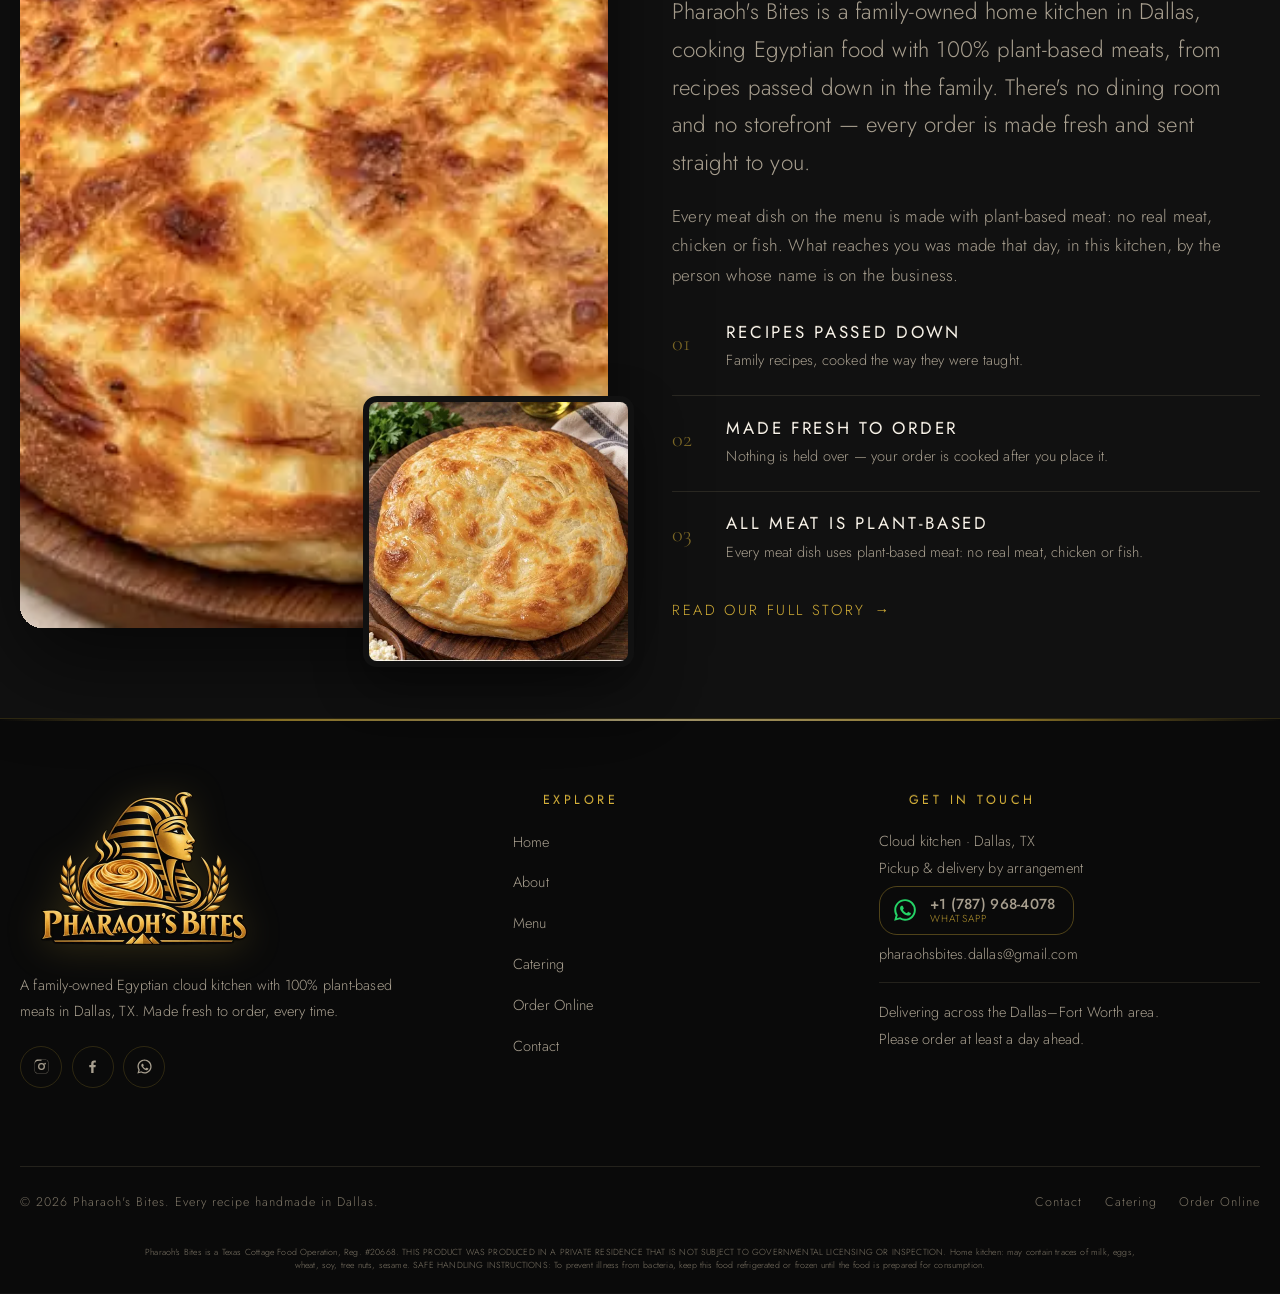
==== commit b6a3fdde: "Weekday morning delivery window is 10-11 AM (was 8-11 AM) Co-Authored-By: Claude Sonnet 5.5 <noreply" ====
--- a/index.html
+++ b/index.html
@@ -555,7 +555,7 @@
 
 <script src="assets/js/config.js?v=117"></script>
 <script src="assets/js/data.js?v=122"></script>
-<script src="assets/js/main.js?v=150" defer></script>
+<script src="assets/js/main.js?v=151" defer></script>
 <script src="assets/js/motion.js?v=12" defer></script>
 </body>
 </html>
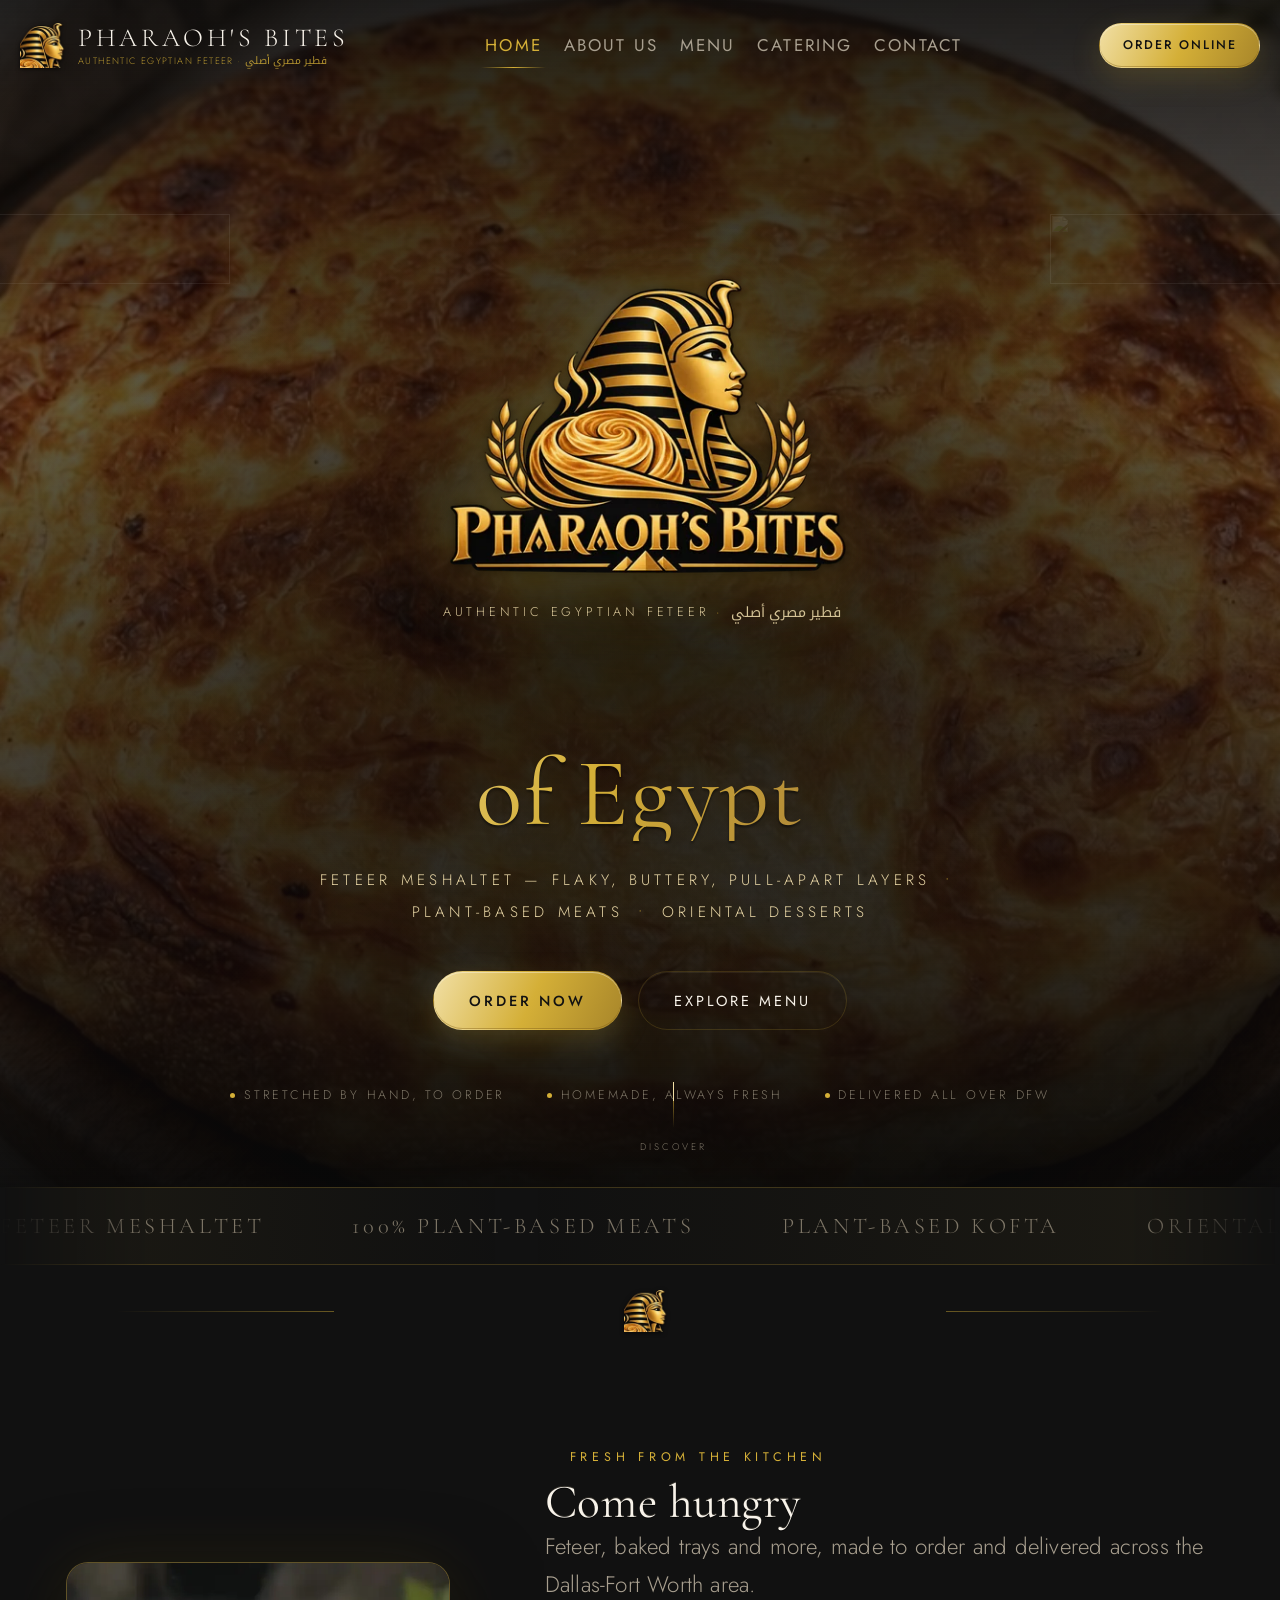
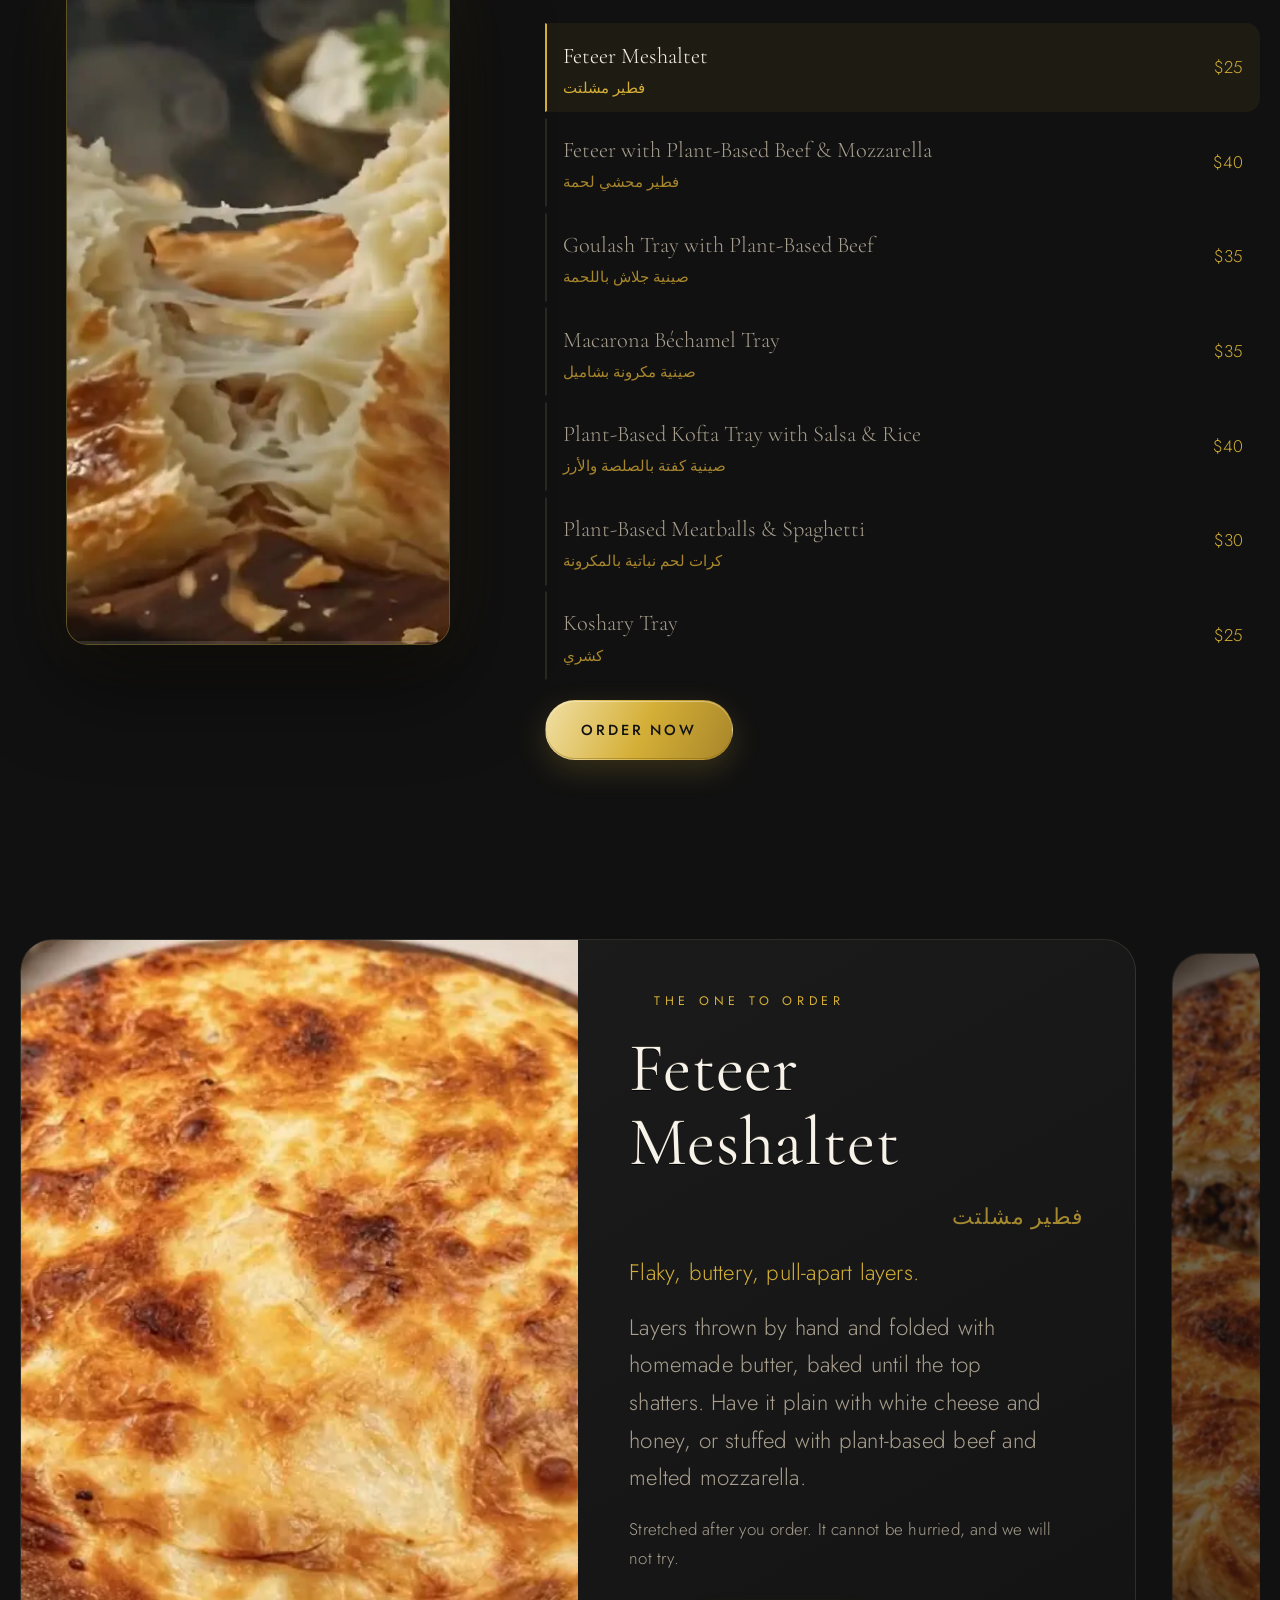
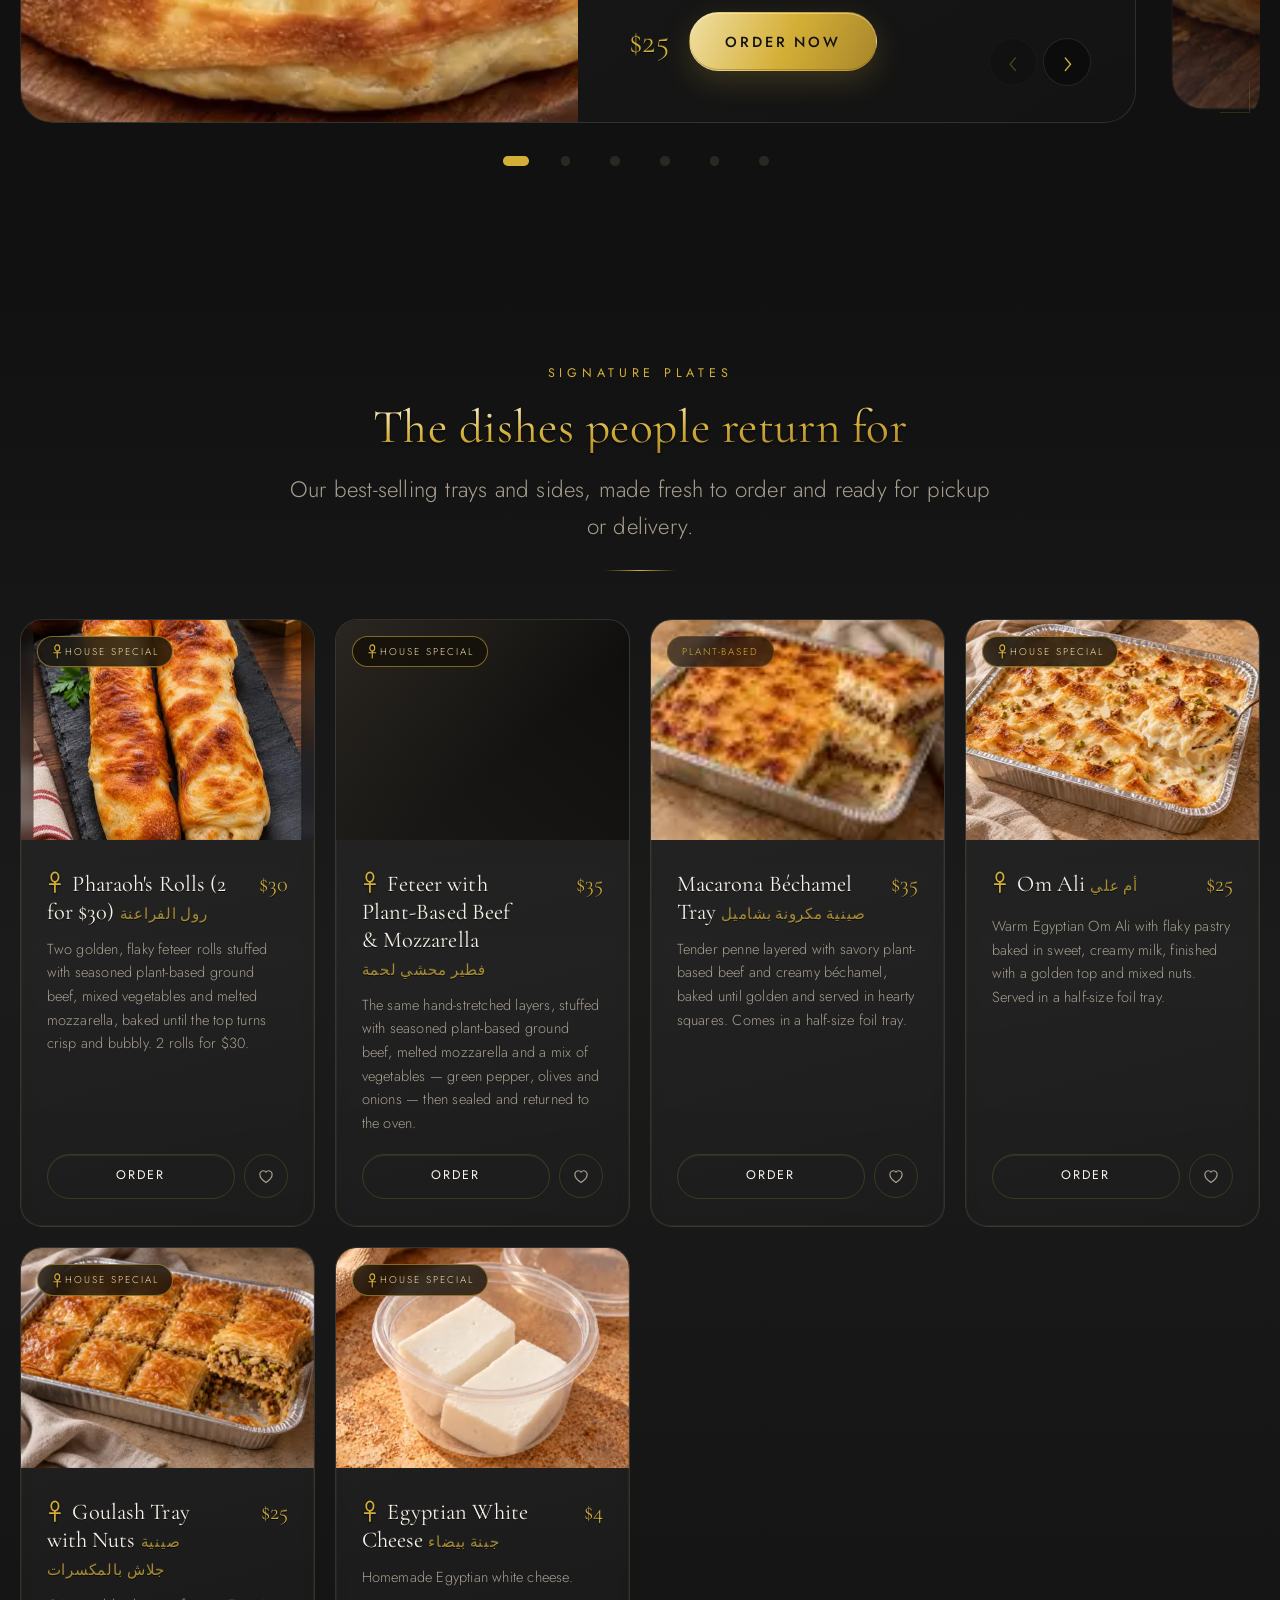
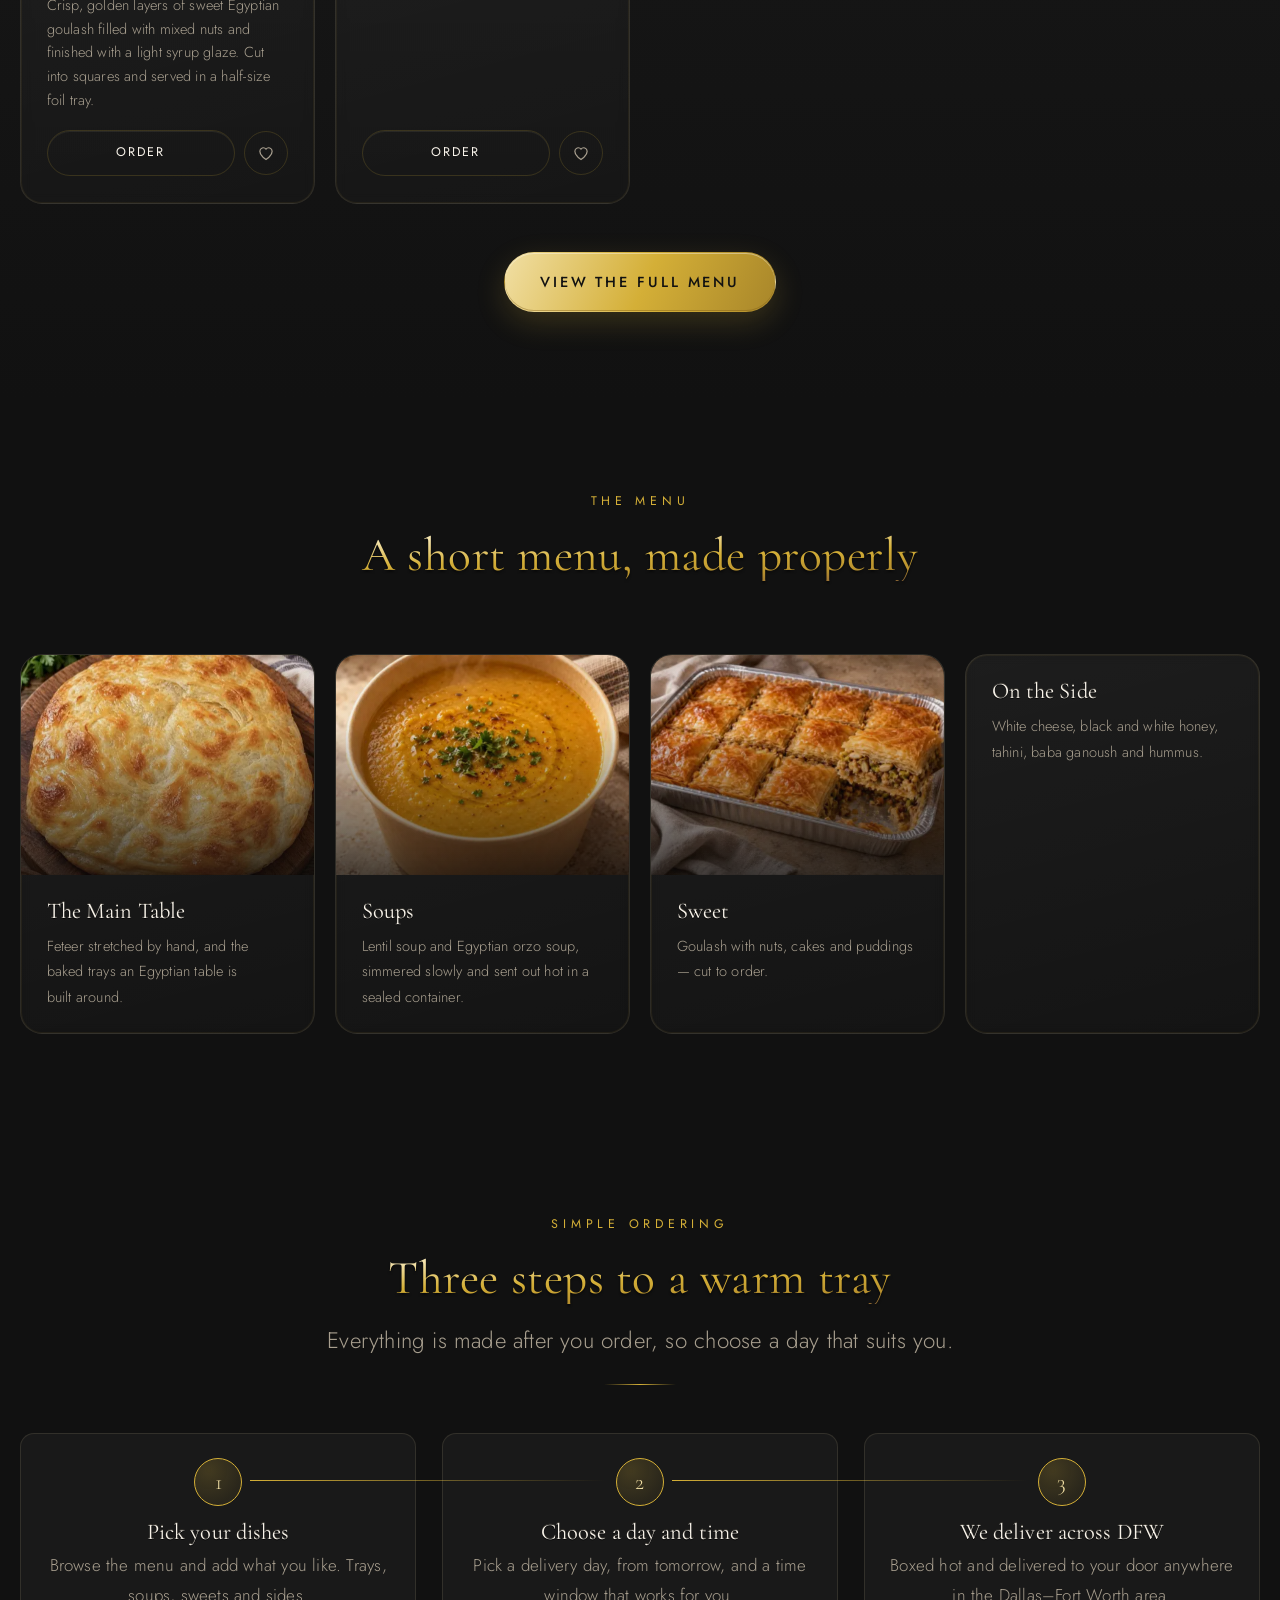
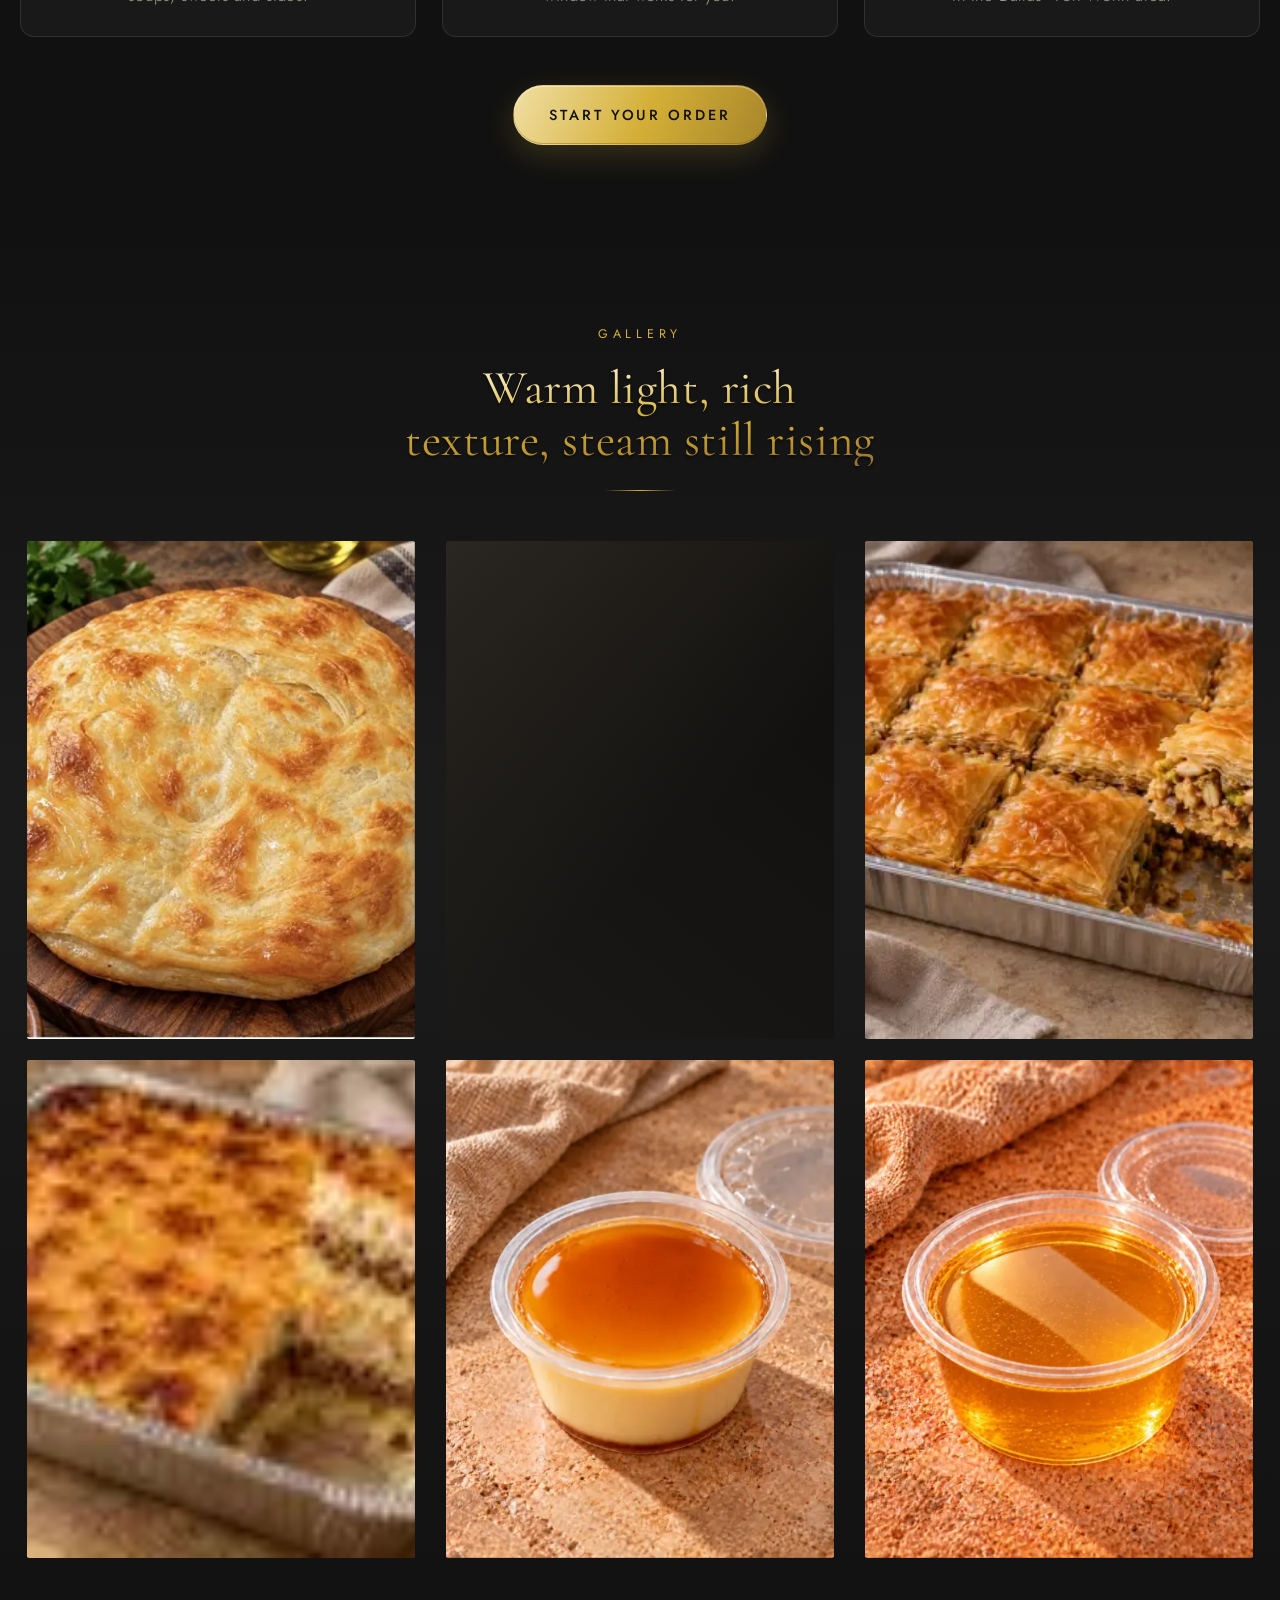
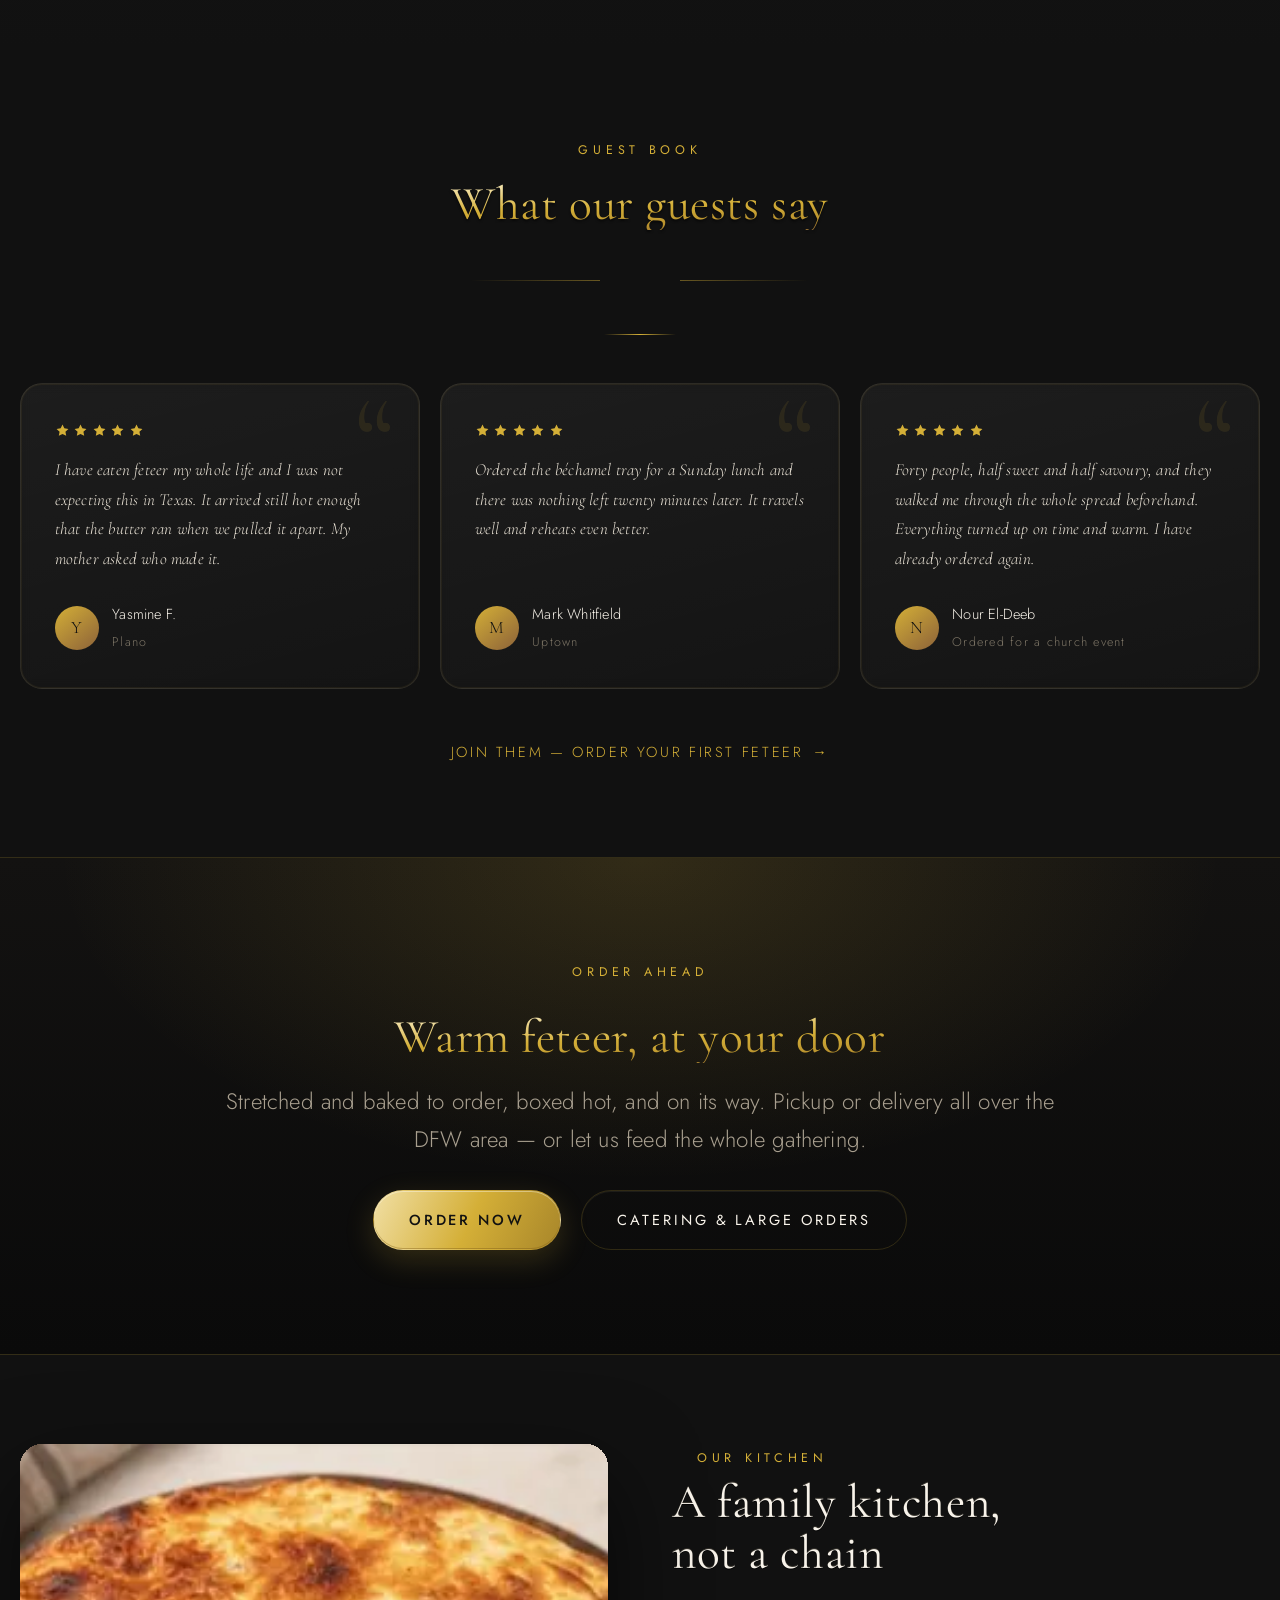
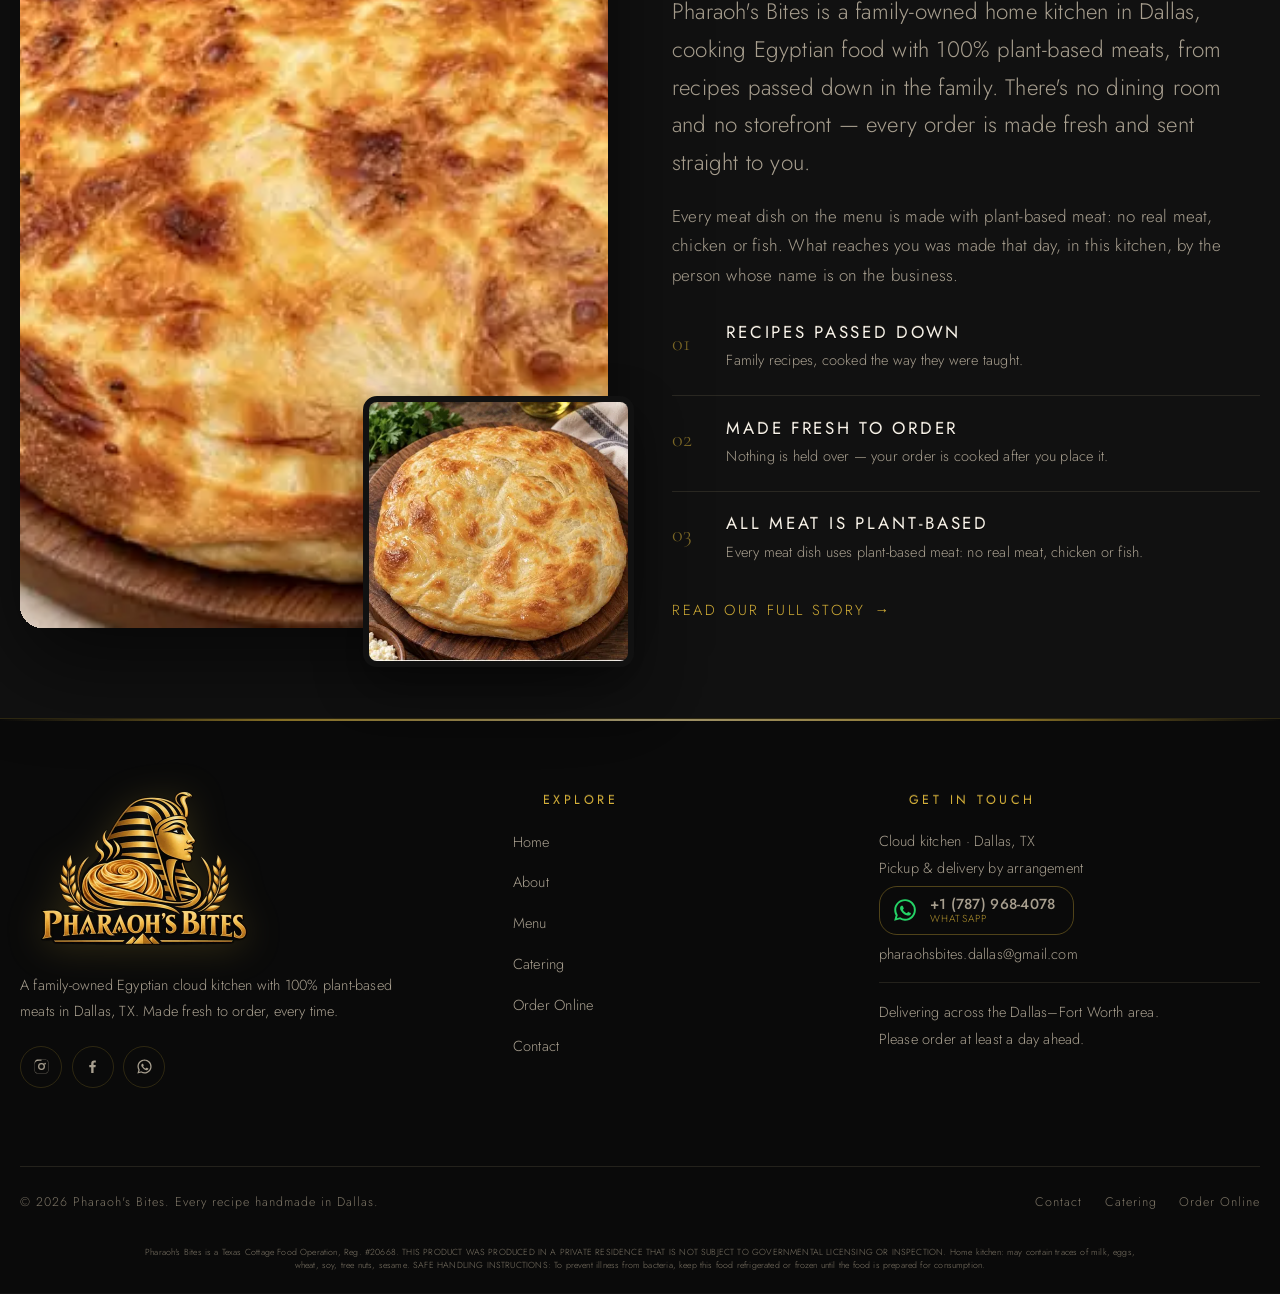
==== commit 53991329: "Pharaoh's Rolls: first in the list and marked as a house signature/special Co-Authored-By: Claude So" ====
--- a/index.html
+++ b/index.html
@@ -554,7 +554,7 @@
 </footer>
 
 <script src="assets/js/config.js?v=117"></script>
-<script src="assets/js/data.js?v=122"></script>
+<script src="assets/js/data.js?v=123"></script>
 <script src="assets/js/main.js?v=151" defer></script>
 <script src="assets/js/motion.js?v=12" defer></script>
 </body>
